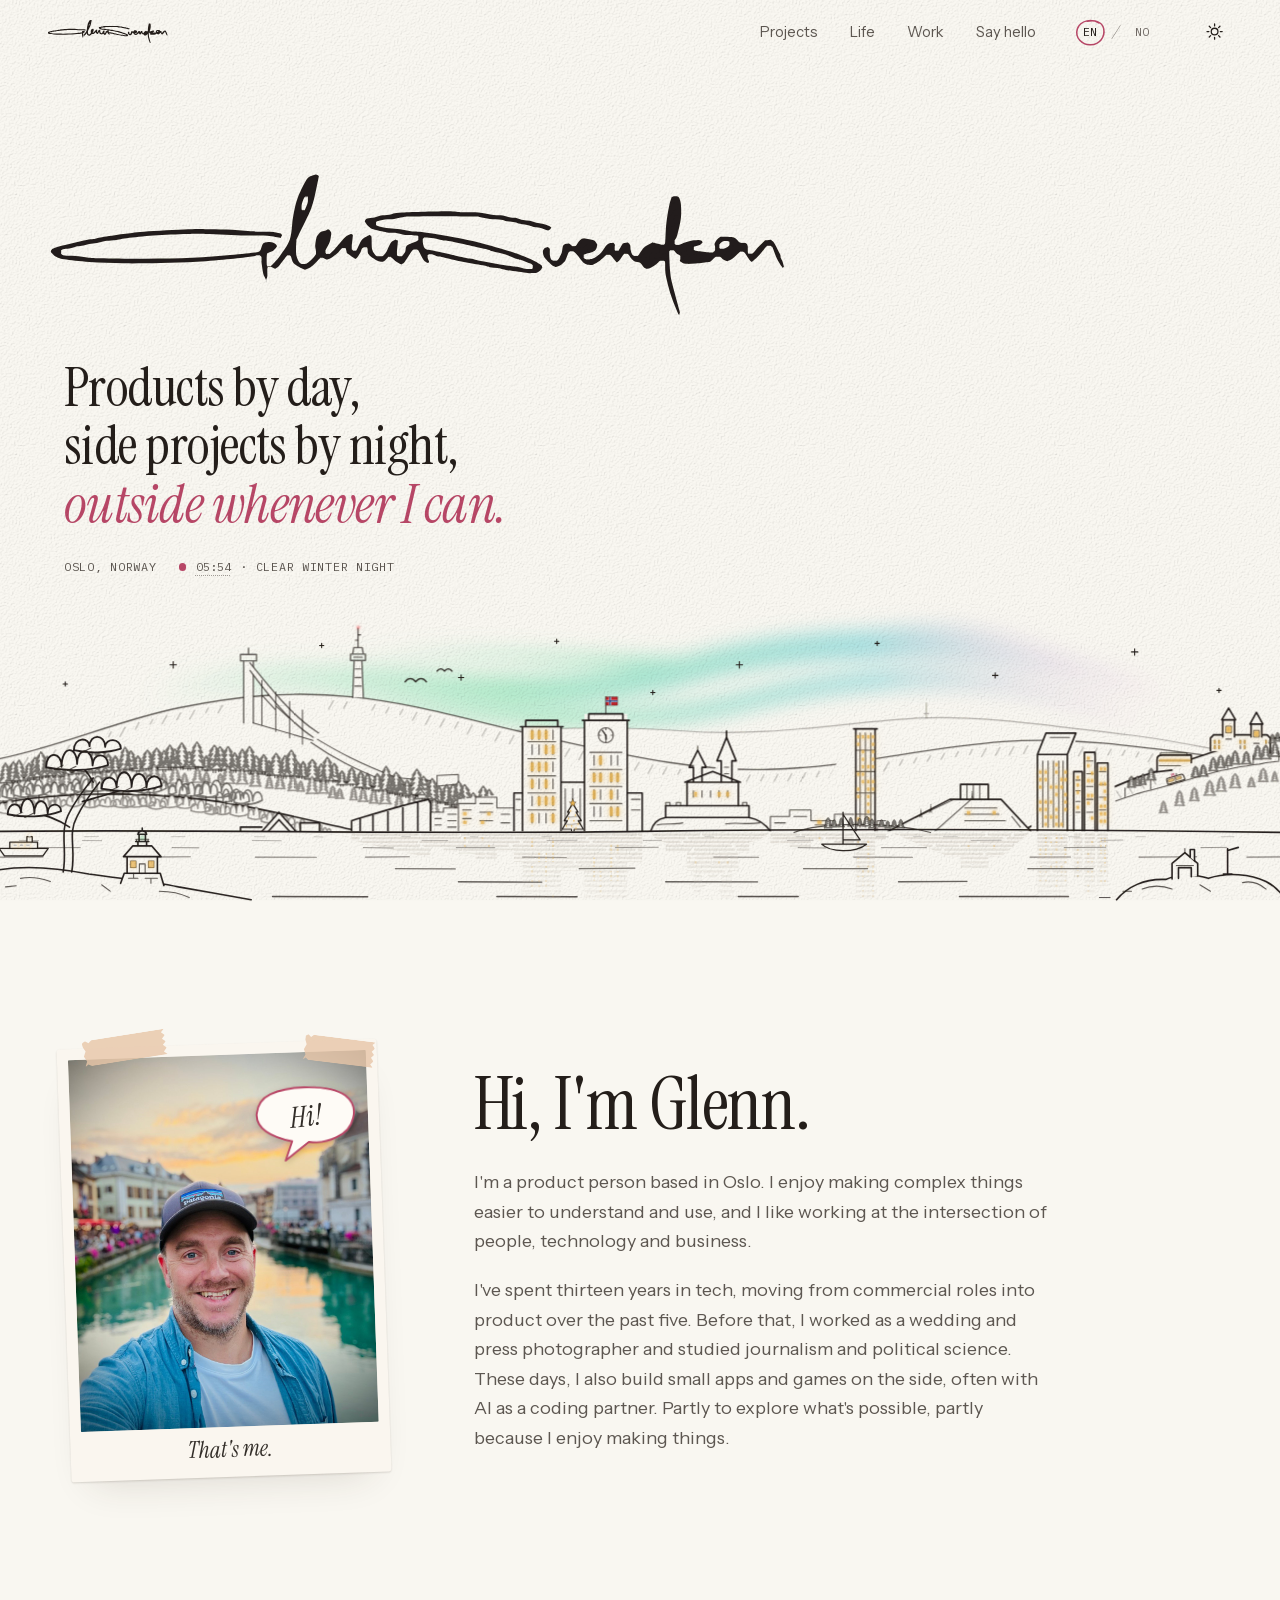
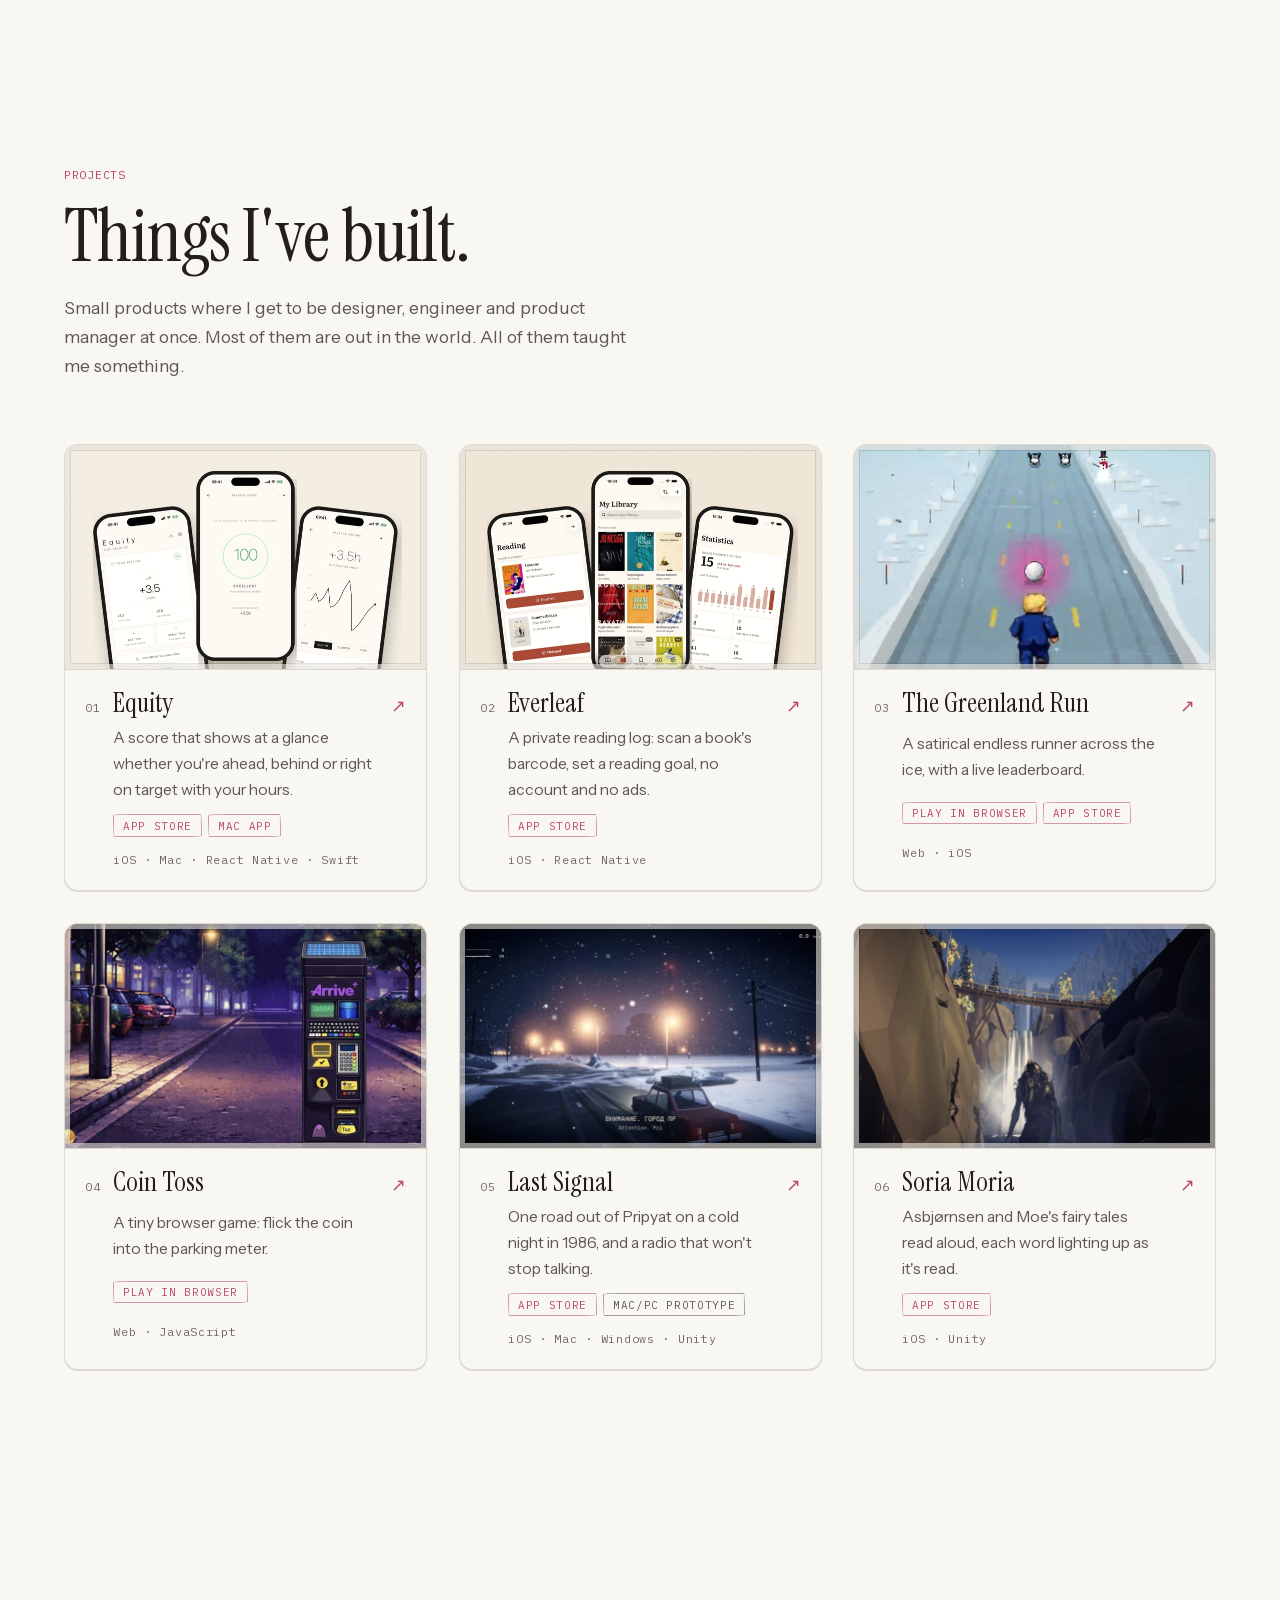
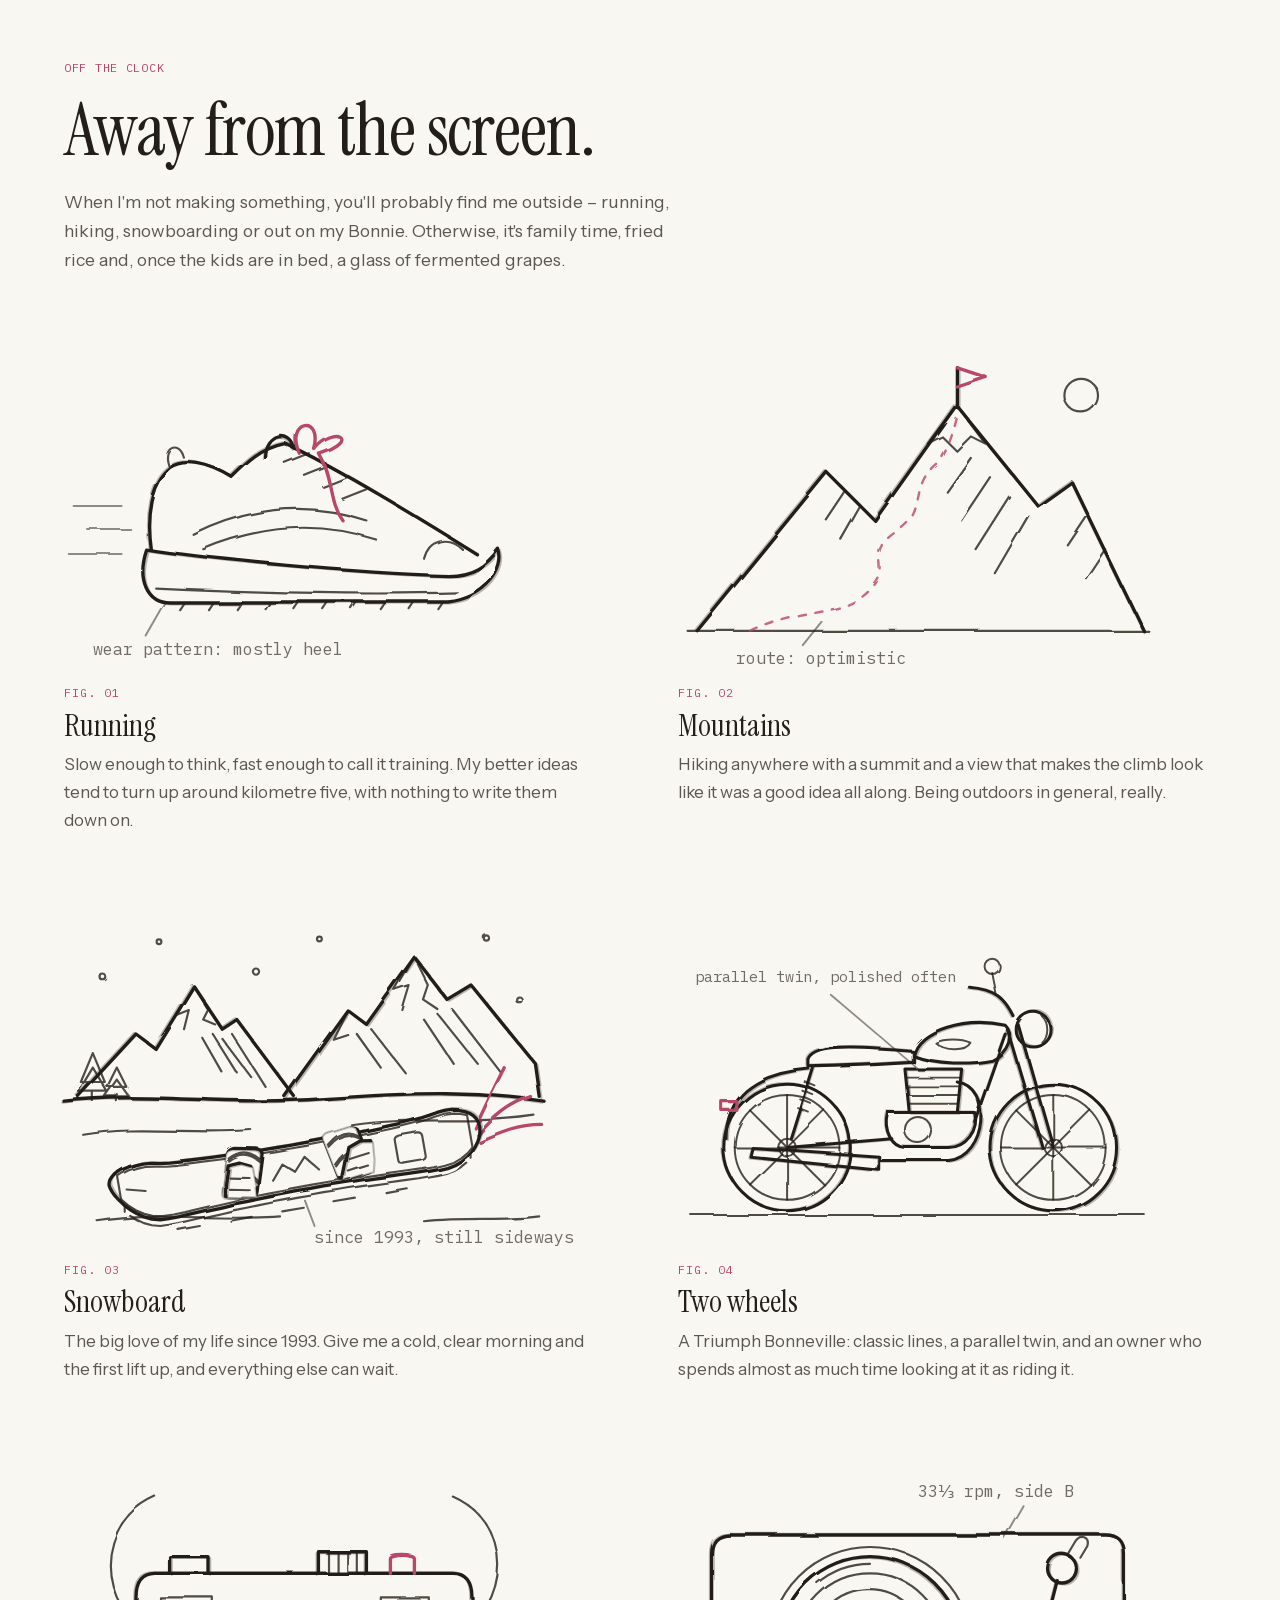
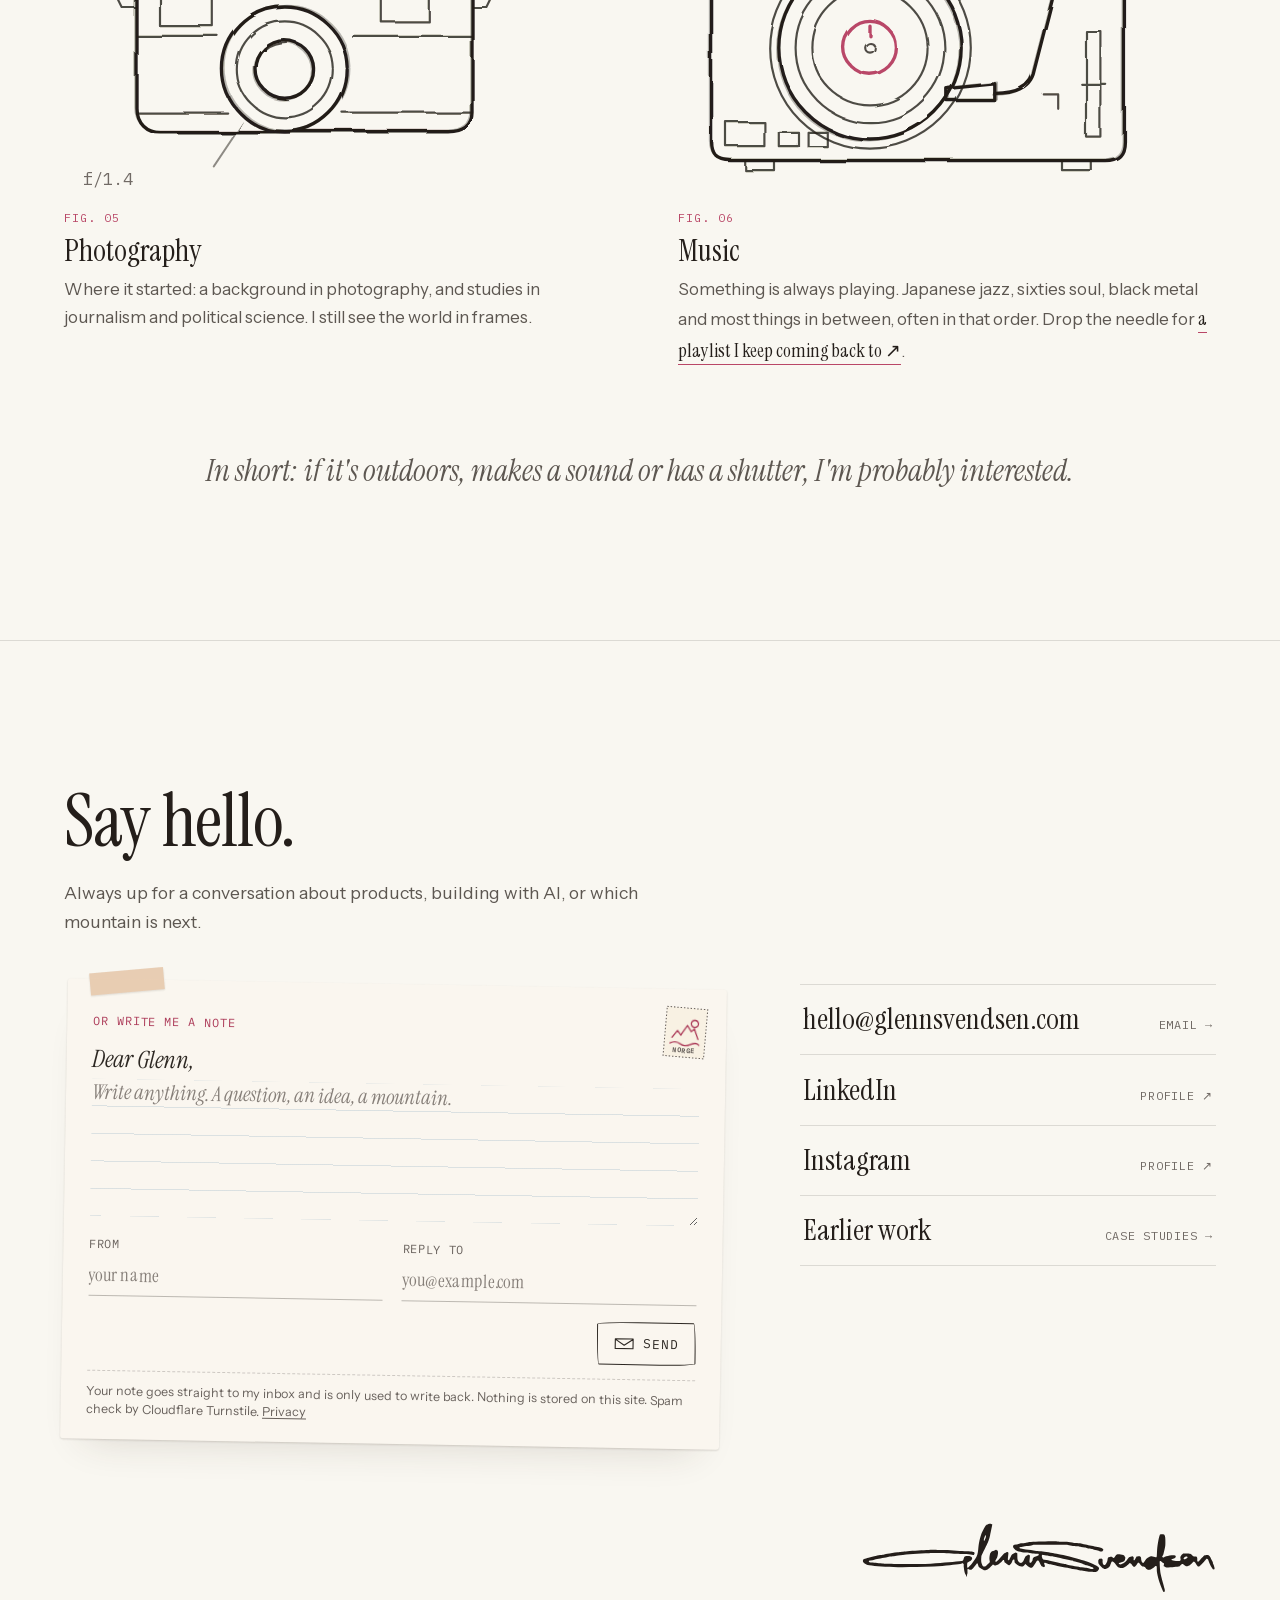
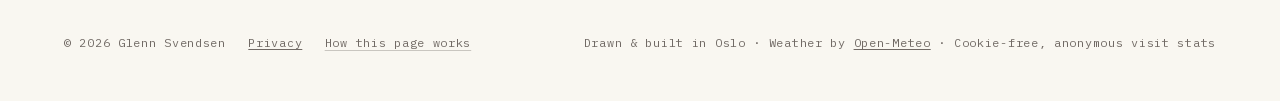
==== index.html @ 456aa16c "Skyline: lit windows reflect in the fjord The window reflections were drawn under the fjord's paper " ====
<!DOCTYPE html>
<html lang="en" class="no-js">
<head>
  <meta charset="UTF-8">
  <meta name="viewport" content="width=device-width, initial-scale=1.0">
  <!-- Security: only this site and the few services listed may load or receive anything. The sha256 hashes are the
       inline <script>s in the two pages' heads; after editing one, recompute its base64 sha256. -->
  <meta http-equiv="Content-Security-Policy" content="default-src 'self'; script-src 'self' 'sha256-yETAa+HQqtQmvBLxFQGBuOAbf30+J/77lKGS6Y1eWtA=' 'sha256-2tPLUO/hIjuJ/qs6ytzM7r9Ay+L05j6mlVIJWGcQlOU=' 'sha256-i+FD+CFcGc/PiZoSrGq6wyRT5U0SHGYlWKS6YoaZkyw=' https://static.cloudflareinsights.com https://challenges.cloudflare.com; style-src 'self' 'unsafe-inline'; img-src 'self' data:; font-src 'self'; media-src 'self'; connect-src 'self' https://api.open-meteo.com https://cloudflareinsights.com https://api.glennsvendsen.com http://localhost:8787; frame-src https://challenges.cloudflare.com; form-action https://api.glennsvendsen.com; base-uri 'none'; object-src 'none'">
  <meta name="referrer" content="strict-origin-when-cross-origin">
  <script>
    // Before paint: JS flag + saved theme (falls back to the system setting).
    (() => {
      const d = document.documentElement;
      d.classList.replace('no-js', 'js');
      try { const t = localStorage.getItem('theme'); if (t === 'light' || t === 'dark') d.dataset.theme = t; } catch (e) {}
    })();
  </script>

  <title>Glenn Svendsen</title>
  <meta name="description" content="Glenn Svendsen builds small things to learn and draws the rest. Side projects, notebook sketches and a way to say hello, from Oslo.">
  <meta name="author" content="Glenn Svendsen">
  <meta name="color-scheme" content="light dark">
  <meta name="theme-color" content="#f8f5ef" media="(prefers-color-scheme: light)">
  <meta name="theme-color" content="#16181d" media="(prefers-color-scheme: dark)">
  <link rel="canonical" href="https://www.glennsvendsen.com/">

  <meta property="og:type" content="profile">
  <meta property="og:url" content="https://www.glennsvendsen.com/">
  <meta property="og:site_name" content="Glenn Svendsen">
  <meta property="og:title" content="Glenn Svendsen — builds things, draws things">
  <meta property="og:description" content="Side projects, notebook sketches and a way to say hello, from Oslo.">
  <meta property="og:image" content="https://www.glennsvendsen.com/og-image.png">
  <meta property="og:image:width" content="1200">
  <meta property="og:image:height" content="630">
  <meta property="og:image:alt" content="Glenn Svendsen's signature on paper, above a hand-drawn fjord">
  <meta property="profile:first_name" content="Glenn">
  <meta property="profile:last_name" content="Svendsen">
  <meta name="twitter:card" content="summary_large_image">

  <link rel="icon" type="image/svg+xml" href="favicon.svg">
  <link rel="apple-touch-icon" href="apple-touch-icon.png">
  <!-- Fonts are served from this site (no third-party requests). The serif sets the first impression. -->
  <link rel="preload" href="fonts/instrument-serif.woff2" as="font" type="font/woff2" crossorigin>
  <link rel="preload" href="fonts/instrument-sans.woff2" as="font" type="font/woff2" crossorigin>
  <link rel="preconnect" href="https://api.open-meteo.com" crossorigin>
  <link rel="stylesheet" href="style.css">
  <!-- Prerender "Earlier work" as soon as someone shows intent (hover / touch), so it opens instantly. -->
  <script type="speculationrules">
  { "prerender": [{ "where": { "href_matches": "/work/*" }, "eagerness": "moderate" }] }
  </script>
  <!-- Cookie-free, anonymous visit stats (Cloudflare Web Analytics). -->
  <script defer src="https://static.cloudflareinsights.com/beacon.min.js" data-cf-beacon='{"token": "2c6435467bc74cd3a46978c5bc44e5b8"}'></script>

  <script type="application/ld+json">
  {
    "@context": "https://schema.org",
    "@type": "Person",
    "name": "Glenn Svendsen",
    "address": { "@type": "PostalAddress", "addressLocality": "Oslo", "addressCountry": "NO" },
    "url": "https://www.glennsvendsen.com/",
    "sameAs": [
      "https://www.linkedin.com/in/glenn-svendsen-9792b615/",
      "https://github.com/glennsvendsen",
      "https://www.instagram.com/glenn_thats_me"
    ]
  }
  </script>
</head>

<body>
  <!-- Shared defs: pencil wobble for hand-drawn strokes, the edge used by ink-bleed reveals,
       and the signature as a symbol for the small header wordmark. -->
  <svg class="defs" width="0" height="0" aria-hidden="true" focusable="false">
    <defs>
      <!-- Thins the hero signature's traced outline by about a pixel per side, so it reads like a fine pen. -->
      <filter id="sig-thin"><feMorphology operator="erode" radius="0.3"/></filter>
      <filter id="sketch-rough" x="-5%" y="-5%" width="110%" height="110%">
        <feTurbulence type="fractalNoise" baseFrequency="0.04" numOctaves="2" seed="7"/>
        <feDisplacementMap in="SourceGraphic" scale="2.2"/>
      </filter>
      <!-- A finer wobble for the skyline: still pencil, but the landmarks stay crisp. -->
      <filter id="sketch-fine" x="-5%" y="-5%" width="110%" height="110%">
        <feTurbulence type="fractalNoise" baseFrequency="0.07" numOctaves="2" seed="7"/>
        <feDisplacementMap in="SourceGraphic" scale="1.1"/>
      </filter>
      <filter id="ink-bleed" x="-10%" y="-10%" width="120%" height="120%">
        <feTurbulence type="fractalNoise" baseFrequency="0.022" numOctaves="4" seed="3" result="noise"/>
        <feDisplacementMap in="SourceAlpha" in2="noise" scale="46" xChannelSelector="R" yChannelSelector="G" result="edge"/>
        <feGaussianBlur in="edge" stdDeviation="1.4" result="soft"/>
        <feComposite in="SourceGraphic" in2="soft" operator="in"/>
      </filter>
      <symbol id="sig" viewBox="0 0 272.2 53.6"><path fill="currentColor" fill-rule="evenodd" d="M96.91 -0.12C97.41 -0.19 98.15 -0.11 98.50 -0.03C98.85 0.05 98.89 0.22 99.00 0.35C99.11 0.48 99.38 -0.63 99.13 0.75C98.89 2.13 97.97 6.67 97.52 8.62C97.07 10.58 96.80 11.40 96.43 12.50C96.07 13.60 96.22 13.31 95.32 15.25C94.42 17.19 91.78 22.48 91.02 24.12C90.26 25.77 90.84 24.44 90.77 25.12C90.70 25.81 90.59 27.40 90.61 28.25C90.63 29.10 90.71 29.62 90.88 30.25C91.05 30.88 91.36 31.57 91.62 32.00C91.89 32.43 92.23 32.67 92.50 32.82C92.77 32.97 92.96 32.98 93.25 32.92C93.54 32.86 93.75 32.86 94.25 32.48C94.75 32.09 95.79 31.12 96.26 30.62C96.74 30.13 96.95 29.79 97.12 29.50C97.28 29.21 97.28 29.25 97.26 28.88C97.24 28.50 97.03 27.79 96.99 27.25C96.95 26.71 96.95 26.27 97.01 25.62C97.08 24.98 97.25 23.92 97.39 23.38C97.52 22.83 97.54 22.76 97.81 22.38C98.08 21.99 98.54 21.38 99.00 21.08C99.46 20.79 100.13 20.80 100.59 20.62C101.05 20.45 101.45 20.14 101.75 20.04C102.05 19.94 102.17 19.97 102.38 20.03C102.58 20.08 102.81 20.19 103.00 20.38C103.19 20.56 103.39 20.88 103.50 21.12C103.61 21.38 103.62 21.52 103.63 21.88C103.64 22.23 103.64 22.65 103.55 23.25C103.46 23.85 103.40 24.65 103.08 25.50C102.76 26.35 101.87 27.81 101.62 28.38C101.37 28.94 101.54 28.73 101.59 28.88C101.63 29.02 101.72 29.20 101.88 29.22C102.03 29.24 102.14 29.31 102.53 29.00C102.92 28.69 103.32 28.35 104.22 27.38C105.13 26.40 107.00 24.03 107.94 23.12C108.88 22.22 109.41 22.19 109.88 21.96C110.34 21.72 110.50 21.72 110.75 21.72C111.00 21.73 111.22 21.84 111.38 21.99C111.53 22.14 111.68 21.79 111.66 22.62C111.64 23.46 111.29 26.17 111.24 27.00C111.20 27.83 111.32 27.47 111.40 27.62C111.49 27.78 111.61 27.92 111.75 27.94C111.89 27.96 111.93 28.28 112.26 27.75C112.59 27.22 113.31 25.47 113.72 24.75C114.14 24.03 114.22 23.87 114.75 23.46C115.28 23.04 116.42 22.50 116.88 22.28C117.33 22.06 117.29 22.12 117.50 22.14C117.71 22.16 117.95 22.25 118.12 22.39C118.30 22.54 118.44 22.15 118.54 23.00C118.65 23.85 118.52 26.39 118.76 27.50C119.01 28.61 119.59 29.22 120.00 29.65C120.41 30.08 120.88 30.06 121.25 30.07C121.62 30.09 121.87 30.03 122.21 29.75C122.56 29.47 122.87 29.15 123.32 28.38C123.76 27.60 124.36 25.84 124.87 25.12C125.38 24.41 126.00 24.28 126.38 24.07C126.75 23.86 126.87 23.85 127.12 23.86C127.38 23.86 127.71 23.98 127.91 24.12C128.11 24.27 128.30 23.90 128.31 24.75C128.31 25.60 127.96 28.40 127.95 29.25C127.94 30.10 128.12 29.73 128.25 29.86C128.38 29.99 128.58 30.04 128.75 30.02C128.92 30.00 129.03 30.05 129.29 29.75C129.54 29.45 130.03 28.85 130.30 28.25C130.57 27.65 130.19 26.77 130.91 26.12C131.63 25.48 133.93 24.77 134.62 24.40C135.32 24.02 135.03 24.05 135.10 23.88C135.17 23.70 135.17 23.51 135.05 23.38C134.92 23.24 135.17 23.16 134.38 23.08C133.58 23.00 131.56 23.05 130.25 22.89C128.94 22.73 127.62 22.27 126.50 22.12C125.38 21.97 124.83 22.20 123.50 21.99C122.17 21.77 119.62 21.20 118.50 20.84C117.38 20.47 117.26 20.26 116.75 19.80C116.24 19.35 115.67 18.57 115.43 18.12C115.19 17.68 115.19 17.46 115.32 17.12C115.44 16.79 115.59 16.37 116.18 16.12C116.77 15.88 118.03 15.88 118.88 15.68C119.72 15.49 120.33 15.13 121.25 14.96C122.17 14.79 123.06 14.84 124.38 14.66C125.69 14.48 125.48 14.09 129.12 13.88C132.77 13.66 142.42 13.41 146.25 13.40C150.08 13.38 150.17 13.72 152.12 13.80C154.08 13.88 156.06 13.70 158.00 13.86C159.94 14.02 162.23 14.57 163.75 14.75C165.27 14.93 166.08 14.78 167.12 14.94C168.17 15.11 169.12 15.58 170.00 15.75C170.88 15.92 171.60 15.80 172.38 15.95C173.15 16.10 173.83 16.49 174.62 16.66C175.42 16.82 176.31 16.79 177.12 16.96C177.94 17.13 178.73 17.50 179.50 17.68C180.27 17.86 180.96 17.85 181.75 18.05C182.54 18.25 183.73 18.66 184.25 18.88C184.77 19.09 184.75 19.19 184.88 19.36C185.00 19.53 185.02 19.69 185.01 19.88C185.01 20.06 184.93 20.31 184.83 20.50C184.72 20.69 184.55 20.87 184.38 21.00C184.20 21.13 184.02 21.23 183.75 21.26C183.48 21.29 183.38 21.34 182.75 21.17C182.12 21.01 180.81 20.48 180.00 20.27C179.19 20.06 178.52 20.07 177.88 19.93C177.23 19.78 176.98 19.58 176.12 19.39C175.27 19.20 173.65 18.99 172.75 18.80C171.85 18.60 171.56 18.36 170.75 18.20C169.94 18.05 168.71 18.03 167.88 17.87C167.04 17.71 166.79 17.40 165.75 17.26C164.71 17.11 162.96 17.15 161.62 16.98C160.29 16.82 158.73 16.42 157.75 16.28C156.77 16.13 157.94 16.17 155.75 16.12C153.56 16.07 148.46 15.97 144.62 15.97C140.79 15.96 135.17 16.04 132.75 16.11C130.33 16.17 131.10 16.22 130.12 16.37C129.15 16.51 127.84 16.86 126.88 16.98C125.91 17.11 125.31 16.99 124.33 17.12C123.35 17.26 121.68 17.60 121.00 17.76C120.32 17.93 120.39 17.98 120.28 18.12C120.16 18.27 120.14 18.47 120.32 18.62C120.50 18.78 120.57 18.85 121.38 19.03C122.18 19.21 123.83 19.56 125.12 19.73C126.42 19.90 127.79 19.87 129.12 20.05C130.46 20.23 131.79 20.61 133.12 20.79C134.46 20.97 134.48 20.75 137.12 21.12C139.77 21.50 145.38 22.38 149.00 23.05C152.62 23.72 155.50 24.31 158.88 25.15C162.25 25.99 167.02 27.43 169.25 28.08C171.48 28.74 170.88 28.55 172.25 29.07C173.62 29.59 176.04 30.50 177.50 31.18C178.96 31.86 180.31 32.66 181.00 33.12C181.69 33.59 181.53 33.69 181.64 34.00C181.75 34.31 181.81 34.62 181.65 35.00C181.50 35.38 181.03 35.94 180.69 36.25C180.36 36.56 180.03 36.72 179.62 36.85C179.22 36.98 178.92 37.01 178.25 37.03C177.58 37.06 177.42 37.17 175.62 36.98C173.83 36.79 169.35 36.18 167.50 35.88C165.65 35.58 165.50 35.36 164.50 35.18C163.50 35.00 162.44 34.99 161.50 34.82C160.56 34.65 160.54 34.49 158.88 34.16C157.21 33.83 153.94 33.35 151.50 32.85C149.06 32.34 145.77 31.46 144.25 31.13C142.73 30.80 143.06 31.04 142.38 30.86C141.69 30.68 140.60 30.17 140.12 30.06C139.65 29.95 139.64 30.10 139.50 30.20C139.36 30.29 139.23 30.30 139.28 30.62C139.34 30.95 139.75 31.75 139.83 32.12C139.92 32.50 139.88 32.68 139.81 32.88C139.73 33.07 139.55 33.23 139.38 33.31C139.20 33.38 139.00 33.40 138.75 33.33C138.50 33.26 138.18 33.13 137.88 32.90C137.57 32.68 137.38 32.67 136.94 32.00C136.50 31.33 135.59 29.45 135.25 28.86C134.91 28.28 135.02 28.57 134.88 28.48C134.73 28.38 134.54 28.32 134.38 28.32C134.21 28.32 134.06 28.34 133.88 28.48C133.69 28.61 133.76 28.43 133.27 29.12C132.79 29.82 131.53 31.88 130.98 32.62C130.44 33.37 130.27 33.40 130.00 33.61C129.73 33.82 129.58 33.84 129.38 33.87C129.17 33.90 129.15 33.95 128.75 33.78C128.35 33.60 127.62 33.25 127.00 32.81C126.38 32.36 125.42 31.37 125.00 31.12C124.58 30.87 124.77 31.08 124.50 31.31C124.23 31.53 123.67 32.21 123.38 32.46C123.08 32.70 123.04 32.72 122.75 32.78C122.46 32.84 122.08 32.87 121.62 32.82C121.17 32.76 120.67 32.76 120.00 32.45C119.33 32.14 118.15 31.31 117.62 30.94C117.10 30.57 117.07 30.48 116.88 30.24C116.68 30.00 116.56 29.89 116.46 29.50C116.37 29.11 116.40 28.21 116.30 27.88C116.21 27.54 116.03 27.52 115.88 27.48C115.72 27.44 115.53 27.54 115.38 27.65C115.22 27.76 115.08 27.82 114.92 28.12C114.75 28.43 114.66 28.98 114.38 29.50C114.10 30.02 113.54 30.85 113.25 31.22C112.96 31.59 112.83 31.60 112.62 31.70C112.42 31.80 112.62 32.14 112.00 31.82C111.38 31.49 109.47 30.17 108.91 29.75C108.34 29.33 108.73 29.60 108.62 29.31C108.52 29.02 108.42 28.26 108.30 28.00C108.17 27.74 108.03 27.75 107.88 27.76C107.72 27.77 107.65 27.79 107.38 28.06C107.10 28.33 106.77 28.88 106.23 29.38C105.69 29.87 104.71 30.64 104.12 31.03C103.54 31.43 103.15 31.60 102.75 31.77C102.35 31.94 102.04 32.00 101.75 32.03C101.46 32.07 101.29 32.09 101.00 32.00C100.71 31.91 100.25 31.57 100.00 31.48C99.75 31.40 100.00 31.08 99.50 31.50C99.00 31.92 97.70 33.40 97.03 34.00C96.36 34.60 96.03 34.80 95.50 35.10C94.97 35.39 94.27 35.66 93.88 35.77C93.48 35.87 93.42 35.81 93.12 35.74C92.83 35.68 92.76 35.71 92.12 35.36C91.49 35.01 89.94 34.08 89.34 33.62C88.75 33.17 88.79 33.09 88.56 32.62C88.34 32.16 88.16 31.20 88.00 30.86C87.84 30.52 87.75 30.61 87.62 30.57C87.50 30.53 87.77 30.02 87.25 30.62C86.73 31.21 85.16 33.37 84.52 34.12C83.87 34.88 83.75 34.90 83.38 35.12C83.00 35.34 82.71 35.52 82.25 35.45C81.79 35.39 80.96 34.83 80.62 34.71C80.29 34.59 80.35 34.59 80.25 34.73C80.15 34.86 80.04 34.93 80.00 35.50C79.96 36.07 80.09 37.46 80.02 38.12C79.95 38.79 79.66 39.12 79.58 39.50C79.51 39.88 79.62 40.18 79.56 40.38C79.51 40.57 79.35 40.65 79.25 40.65C79.15 40.65 79.04 40.57 78.96 40.38C78.89 40.18 78.94 39.90 78.79 39.50C78.63 39.10 78.23 38.48 78.04 38.00C77.85 37.52 77.79 37.48 77.64 36.62C77.48 35.77 77.19 33.77 77.10 32.88C77.02 31.98 77.18 31.63 77.12 31.27C77.07 30.92 76.92 30.86 76.75 30.72C76.58 30.58 76.54 30.41 76.12 30.44C75.71 30.48 75.88 30.69 74.25 30.92C72.62 31.15 69.75 31.51 66.38 31.84C63.00 32.16 58.31 32.61 54.00 32.86C49.69 33.10 45.12 33.20 40.50 33.30C35.88 33.39 30.75 33.47 26.25 33.41C21.75 33.35 17.19 33.17 13.50 32.93C9.81 32.68 6.19 32.27 4.12 31.94C2.06 31.62 1.88 31.37 1.12 31.00C0.38 30.63 -0.05 30.03 -0.38 29.70C-0.70 29.36 -0.73 29.28 -0.80 29.00C-0.86 28.72 -0.91 28.31 -0.76 28.00C-0.60 27.69 -0.58 27.47 0.12 27.15C0.83 26.84 2.21 26.45 3.50 26.09C4.79 25.73 6.40 25.36 7.88 25.02C9.35 24.67 11.19 24.24 12.38 24.02C13.56 23.80 14.04 23.88 15.00 23.71C15.96 23.55 16.29 23.35 18.12 23.04C19.96 22.73 23.42 22.20 26.00 21.86C28.58 21.52 29.62 21.29 33.62 20.99C37.62 20.70 46.10 20.27 50.00 20.11C53.90 19.94 54.54 20.01 57.00 20.02C59.46 20.04 61.94 20.05 64.75 20.18C67.56 20.31 71.17 20.69 73.88 20.83C76.58 20.97 79.21 20.89 81.00 21.02C82.79 21.14 83.94 21.45 84.62 21.58C85.31 21.71 84.99 21.70 85.12 21.81C85.26 21.92 85.38 22.05 85.44 22.25C85.49 22.45 85.51 22.75 85.44 23.00C85.37 23.25 85.18 23.57 85.00 23.74C84.82 23.91 85.33 24.10 84.38 24.01C83.42 23.92 81.44 23.35 79.25 23.20C77.06 23.04 75.04 23.20 71.25 23.09C67.46 22.98 60.00 22.61 56.50 22.52C53.00 22.44 53.33 22.49 50.25 22.59C47.17 22.69 41.71 22.89 38.00 23.15C34.29 23.41 30.48 23.84 28.00 24.14C25.52 24.43 24.46 24.73 23.12 24.91C21.79 25.08 21.02 25.02 20.00 25.18C18.98 25.35 17.98 25.71 17.00 25.88C16.02 26.06 15.06 26.06 14.12 26.24C13.19 26.41 12.21 26.76 11.38 26.92C10.54 27.09 9.86 27.08 9.09 27.25C8.32 27.42 7.52 27.81 6.75 27.96C5.98 28.12 4.98 28.08 4.50 28.17C4.02 28.26 4.01 28.38 3.88 28.50C3.74 28.62 3.67 28.72 3.69 28.88C3.71 29.03 3.78 29.29 4.00 29.44C4.22 29.59 4.17 29.68 5.00 29.77C5.83 29.86 7.50 29.83 9.00 29.97C10.50 30.10 12.46 30.45 14.00 30.59C15.54 30.72 14.83 30.70 18.25 30.77C21.67 30.84 28.96 31.01 34.50 30.99C40.04 30.97 46.33 30.88 51.50 30.65C56.67 30.42 61.52 29.96 65.50 29.61C69.48 29.26 73.59 28.79 75.38 28.56C77.16 28.34 75.97 28.39 76.19 28.25C76.42 28.11 76.55 28.15 76.75 27.75C76.95 27.35 77.19 26.31 77.39 25.88C77.60 25.44 77.73 25.30 78.00 25.12C78.27 24.95 78.52 24.89 79.00 24.83C79.48 24.77 80.38 24.76 80.88 24.78C81.38 24.81 81.69 24.86 82.00 24.96C82.31 25.06 82.51 25.20 82.75 25.38C82.99 25.55 83.28 25.77 83.43 26.00C83.57 26.23 83.64 26.50 83.62 26.75C83.61 27.00 83.57 27.19 83.35 27.50C83.13 27.81 82.77 28.29 82.29 28.62C81.80 28.96 80.86 29.25 80.45 29.50C80.04 29.75 79.97 29.54 79.86 30.12C79.74 30.71 79.76 32.42 79.79 33.00C79.81 33.58 79.90 33.49 80.00 33.62C80.10 33.76 80.06 34.02 80.38 33.81C80.69 33.60 81.24 33.07 81.88 32.38C82.51 31.68 83.21 31.06 84.17 29.62C85.12 28.19 86.86 26.00 87.61 23.75C88.36 21.50 88.36 18.19 88.69 16.12C89.03 14.06 89.30 12.71 89.62 11.38C89.94 10.04 90.29 9.04 90.61 8.12C90.94 7.21 91.01 7.00 91.58 5.88C92.14 4.75 93.35 2.31 94.00 1.40C94.65 0.48 95.02 0.62 95.50 0.37C95.98 0.11 96.41 -0.06 96.91 -0.12Z M229.79 7.88C230.17 7.84 230.97 7.80 231.38 7.87C231.78 7.94 232.02 7.99 232.25 8.30C232.48 8.62 232.64 9.18 232.77 9.75C232.90 10.32 232.98 10.81 233.02 11.75C233.07 12.69 233.09 14.31 233.05 15.38C233.00 16.44 232.99 16.83 232.74 18.12C232.50 19.42 231.91 22.00 231.57 23.12C231.23 24.25 230.84 24.50 230.69 24.88C230.54 25.25 230.63 25.23 230.66 25.38C230.69 25.52 230.69 25.67 230.88 25.75C231.06 25.83 231.27 25.96 231.75 25.84C232.23 25.72 232.98 25.27 233.75 25.01C234.52 24.75 235.33 24.42 236.38 24.27C237.42 24.12 239.24 24.02 240.00 24.10C240.76 24.18 240.77 24.56 240.95 24.75C241.13 24.94 241.09 25.08 241.08 25.25C241.08 25.42 241.08 25.54 240.92 25.75C240.76 25.96 240.61 26.27 240.12 26.52C239.64 26.76 238.39 27.04 238.00 27.20C237.61 27.37 237.80 27.41 237.78 27.50C237.76 27.59 237.67 27.64 237.88 27.75C238.08 27.86 238.06 27.99 239.00 28.14C239.94 28.29 242.61 28.60 243.50 28.64C244.39 28.68 244.15 28.48 244.36 28.38C244.57 28.27 244.67 28.17 244.76 28.00C244.84 27.83 244.90 27.71 244.88 27.38C244.85 27.04 244.64 26.38 244.62 26.00C244.61 25.62 244.67 25.44 244.80 25.12C244.92 24.81 245.10 24.46 245.38 24.12C245.65 23.79 246.12 23.34 246.45 23.12C246.78 22.91 246.51 22.87 247.38 22.84C248.24 22.81 250.65 22.83 251.62 22.94C252.60 23.05 252.70 23.16 253.23 23.50C253.75 23.84 254.18 24.73 254.75 25.00C255.32 25.27 256.22 25.05 256.62 25.11C257.03 25.17 257.02 25.16 257.20 25.38C257.37 25.59 257.59 25.83 257.68 26.38C257.77 26.92 257.65 28.17 257.74 28.62C257.84 29.08 258.02 29.12 258.25 29.13C258.48 29.15 258.71 29.10 259.12 28.70C259.54 28.30 260.08 27.46 260.75 26.74C261.42 26.02 262.62 24.81 263.12 24.38C263.62 23.96 263.27 24.24 263.75 24.16C264.23 24.09 265.52 23.93 266.00 23.96C266.48 23.98 266.38 24.10 266.62 24.29C266.87 24.49 266.96 24.30 267.46 25.12C267.95 25.95 269.20 28.34 269.60 29.25C270.00 30.16 269.73 30.19 269.88 30.60C270.02 31.02 270.25 31.20 270.44 31.75C270.64 32.30 270.96 33.40 271.06 33.88C271.16 34.35 271.12 34.42 271.05 34.62C270.98 34.83 270.80 35.02 270.62 35.10C270.45 35.17 270.18 35.15 270.00 35.08C269.82 35.00 269.91 35.22 269.52 34.62C269.13 34.03 268.23 32.65 267.67 31.50C267.12 30.35 266.52 28.46 266.21 27.75C265.89 27.04 265.96 27.38 265.80 27.25C265.64 27.12 265.47 26.95 265.25 26.95C265.03 26.95 264.98 26.77 264.50 27.25C264.02 27.73 263.10 29.02 262.38 29.83C261.65 30.63 260.62 31.63 260.12 32.11C259.62 32.59 259.60 32.57 259.38 32.70C259.15 32.83 259.00 32.92 258.75 32.88C258.50 32.85 258.33 33.04 257.86 32.50C257.38 31.96 256.35 30.19 255.89 29.62C255.43 29.06 255.34 29.18 255.12 29.13C254.91 29.09 255.12 28.93 254.62 29.35C254.12 29.77 252.88 31.11 252.12 31.66C251.38 32.21 250.56 32.48 250.12 32.65C249.69 32.82 249.75 32.72 249.50 32.68C249.25 32.63 248.92 32.53 248.62 32.40C248.33 32.27 248.04 32.13 247.75 31.91C247.46 31.69 247.12 31.25 246.88 31.09C246.62 30.92 246.46 30.93 246.25 30.94C246.04 30.95 246.00 30.88 245.62 31.17C245.25 31.45 244.40 32.36 244.00 32.66C243.60 32.95 244.17 32.81 243.25 32.95C242.33 33.09 240.04 33.38 238.50 33.49C236.96 33.59 235.08 33.70 234.00 33.57C232.92 33.44 232.38 32.94 232.00 32.70C231.62 32.46 231.74 32.47 231.74 32.12C231.73 31.78 232.15 31.01 231.98 30.62C231.82 30.24 231.12 30.15 230.75 29.84C230.38 29.52 230.02 28.95 229.75 28.73C229.48 28.52 229.28 28.51 229.12 28.54C228.97 28.56 228.87 28.71 228.79 28.88C228.71 29.04 228.63 28.35 228.66 29.50C228.70 30.65 228.81 33.94 229.00 35.75C229.19 37.56 229.24 37.98 229.81 40.38C230.38 42.77 231.97 48.19 232.42 50.12C232.86 52.06 232.48 51.62 232.48 52.00C232.47 52.38 232.45 52.27 232.38 52.38C232.30 52.48 232.14 52.64 232.00 52.64C231.86 52.64 231.69 52.57 231.52 52.38C231.35 52.18 231.47 52.69 230.97 51.50C230.48 50.31 229.27 47.52 228.55 45.25C227.83 42.98 227.02 39.89 226.66 37.88C226.29 35.86 226.46 34.04 226.38 33.17C226.29 32.29 226.24 32.75 226.15 32.62C226.07 32.50 226.05 32.44 225.88 32.43C225.70 32.42 225.46 32.36 225.12 32.58C224.79 32.79 224.40 33.36 223.88 33.75C223.35 34.14 222.56 34.63 222.00 34.91C221.44 35.19 220.90 35.33 220.50 35.42C220.10 35.51 219.96 35.55 219.62 35.45C219.29 35.35 218.92 35.22 218.50 34.84C218.08 34.47 217.71 33.58 217.12 33.21C216.54 32.83 215.55 32.89 215.00 32.60C214.45 32.32 214.14 31.88 213.80 31.50C213.47 31.12 213.26 30.58 213.00 30.31C212.74 30.05 212.46 29.93 212.25 29.90C212.04 29.87 212.09 29.71 211.74 30.12C211.39 30.54 210.58 31.88 210.17 32.38C209.75 32.87 209.49 32.99 209.25 33.11C209.01 33.23 208.92 33.14 208.75 33.09C208.58 33.04 208.62 33.21 208.25 32.81C207.88 32.40 206.94 31.08 206.50 30.66C206.06 30.24 205.85 30.30 205.62 30.27C205.40 30.25 205.56 30.17 205.12 30.53C204.69 30.89 203.75 31.88 203.00 32.43C202.25 32.98 201.17 33.56 200.62 33.82C200.08 34.08 200.17 33.99 199.75 34.02C199.33 34.04 198.54 34.01 198.12 33.96C197.71 33.91 197.61 33.89 197.25 33.71C196.89 33.53 196.49 33.43 195.94 32.88C195.39 32.32 194.52 30.99 193.96 30.38C193.41 29.76 192.95 29.41 192.62 29.17C192.30 28.94 192.21 28.94 192.00 28.99C191.79 29.04 191.66 28.93 191.38 29.47C191.09 30.02 190.58 31.63 190.27 32.25C189.96 32.87 189.84 32.86 189.50 33.18C189.16 33.50 188.77 33.90 188.25 34.17C187.73 34.44 186.83 34.72 186.38 34.79C185.92 34.86 185.85 34.76 185.50 34.60C185.15 34.44 184.90 34.43 184.25 33.83C183.60 33.23 182.14 31.91 181.62 31.00C181.11 30.09 181.19 28.98 181.18 28.38C181.17 27.77 181.41 27.62 181.57 27.38C181.73 27.13 181.82 27.03 182.12 26.91C182.43 26.78 183.02 26.59 183.38 26.60C183.73 26.62 184.05 26.81 184.24 27.00C184.43 27.19 184.48 27.35 184.52 27.75C184.56 28.15 184.44 28.85 184.49 29.38C184.54 29.90 184.68 30.51 184.82 30.88C184.97 31.24 185.16 31.44 185.38 31.57C185.59 31.71 185.90 31.75 186.12 31.70C186.35 31.65 186.54 31.52 186.75 31.30C186.96 31.08 187.12 30.82 187.36 30.38C187.59 29.93 187.97 29.27 188.16 28.62C188.36 27.98 188.37 26.98 188.53 26.50C188.69 26.02 188.89 25.93 189.11 25.75C189.34 25.57 189.52 25.50 189.88 25.43C190.23 25.35 190.92 25.28 191.25 25.29C191.58 25.30 191.62 25.33 191.88 25.49C192.12 25.65 192.54 26.11 192.75 26.25C192.96 26.39 192.99 26.35 193.12 26.30C193.26 26.26 193.26 26.36 193.55 26.00C193.85 25.64 194.36 24.57 194.88 24.13C195.39 23.70 195.71 23.41 196.62 23.40C197.54 23.39 199.56 23.81 200.38 24.06C201.19 24.30 201.22 24.55 201.50 24.86C201.78 25.16 201.99 25.58 202.07 25.88C202.16 26.17 202.17 26.15 202.01 26.62C201.86 27.10 201.93 28.16 201.12 28.74C200.32 29.32 197.88 29.83 197.21 30.12C196.53 30.42 197.08 30.38 197.08 30.50C197.09 30.62 197.08 30.72 197.25 30.84C197.42 30.96 197.85 31.18 198.12 31.22C198.40 31.26 198.46 31.24 198.88 31.10C199.29 30.96 199.98 30.79 200.64 30.38C201.29 29.96 202.06 29.40 202.78 28.62C203.51 27.85 204.28 26.31 205.00 25.71C205.72 25.12 206.65 25.17 207.12 25.07C207.60 24.96 207.65 25.01 207.88 25.10C208.10 25.19 208.33 25.43 208.45 25.62C208.57 25.82 208.59 25.92 208.60 26.25C208.61 26.58 208.44 27.33 208.48 27.62C208.53 27.92 208.75 28.01 208.88 28.05C209.00 28.08 208.98 28.25 209.25 27.86C209.52 27.47 210.21 26.17 210.50 25.73C210.79 25.28 210.60 25.33 211.00 25.21C211.40 25.08 212.45 24.99 212.88 24.98C213.30 24.97 213.36 24.96 213.58 25.12C213.80 25.29 214.08 25.58 214.21 26.00C214.34 26.42 214.27 27.10 214.37 27.62C214.47 28.15 214.67 28.78 214.82 29.12C214.96 29.47 215.07 29.56 215.25 29.70C215.43 29.85 215.67 29.99 215.88 29.98C216.08 29.98 216.20 30.03 216.50 29.68C216.80 29.33 217.30 28.40 217.70 27.88C218.10 27.35 218.29 26.96 218.90 26.50C219.52 26.04 220.78 25.36 221.38 25.11C221.97 24.85 221.81 24.88 222.50 24.98C223.19 25.08 224.92 25.58 225.50 25.70C226.08 25.81 225.85 25.83 226.00 25.67C226.15 25.51 226.27 26.03 226.41 24.75C226.55 23.47 226.58 20.17 226.82 18.00C227.05 15.83 227.52 13.31 227.82 11.75C228.13 10.19 228.44 9.23 228.66 8.62C228.88 8.02 228.94 8.22 229.12 8.09C229.31 7.97 229.42 7.91 229.79 7.88Z M93.97 8.75C94.07 8.63 94.08 8.68 94.12 8.72C94.17 8.76 94.26 8.72 94.26 9.00C94.27 9.28 94.33 9.77 94.16 10.38C93.99 10.98 93.46 12.21 93.25 12.66C93.04 13.10 92.97 13.09 92.88 13.06C92.78 13.04 92.69 12.78 92.67 12.50C92.66 12.22 92.66 11.89 92.80 11.38C92.94 10.86 93.30 9.86 93.50 9.43C93.70 8.99 93.86 8.87 93.97 8.75Z M138.38 23.88C139.02 23.93 140.75 24.13 141.75 24.31C142.75 24.49 143.50 24.80 144.38 24.95C145.25 25.11 144.29 24.68 147.00 25.23C149.71 25.78 158.10 27.66 160.62 28.27C163.15 28.88 161.00 28.55 162.12 28.87C163.25 29.18 165.79 29.68 167.38 30.17C168.96 30.66 170.62 31.47 171.62 31.81C172.62 32.16 172.55 31.95 173.38 32.23C174.20 32.51 175.95 33.22 176.60 33.50C177.24 33.78 177.10 33.79 177.25 33.94C177.40 34.08 177.46 34.26 177.48 34.38C177.49 34.49 177.43 34.56 177.33 34.62C177.23 34.69 177.20 34.77 176.88 34.79C176.55 34.80 176.06 34.84 175.38 34.71C174.69 34.58 173.92 34.21 172.75 34.00C171.58 33.79 170.83 33.85 168.38 33.45C165.92 33.06 160.10 32.03 158.00 31.62C155.90 31.21 156.56 31.16 155.75 30.99C154.94 30.82 155.54 31.11 153.12 30.60C150.71 30.09 143.56 28.42 141.25 27.93C138.94 27.43 139.75 27.78 139.25 27.64C138.75 27.50 138.51 27.38 138.25 27.10C137.99 26.83 137.84 26.43 137.72 26.00C137.59 25.57 137.47 24.83 137.50 24.50C137.53 24.17 137.73 24.10 137.88 24.00C138.02 23.90 137.73 23.82 138.38 23.88Z M248.69 25.25C248.90 25.19 249.16 25.16 249.38 25.18C249.59 25.19 249.86 25.29 250.00 25.37C250.14 25.44 250.18 25.50 250.19 25.62C250.20 25.75 250.17 25.97 250.07 26.12C249.98 26.28 249.93 26.36 249.62 26.53C249.32 26.71 248.60 27.06 248.25 27.18C247.90 27.29 247.67 27.29 247.50 27.24C247.33 27.19 247.24 27.02 247.21 26.88C247.17 26.73 247.11 26.60 247.27 26.38C247.42 26.15 247.89 25.71 248.12 25.52C248.36 25.34 248.48 25.31 248.69 25.25Z"/></symbol>
    </defs>
  </svg>
  <a class="skip-link" href="#main" data-i18n="skip">Skip to content</a>
  <div class="progress" aria-hidden="true"></div>

  <!-- ── HEADER ──────────────────────────── -->
  <header class="top">
    <a class="brand" href="#top" aria-label="Glenn Svendsen, back to top" data-i18n-attr="aria-label:brand">
      <svg class="brand-sig" aria-hidden="true"><use href="#sig"/></svg>
    </a>
    <nav class="top-links" aria-label="Main">
      <a href="#projects" data-i18n="nav.projects">Projects</a>
      <a href="#sketches" data-i18n="nav.sketches">Life</a>
      <a href="work/" data-i18n="nav.work" data-umami-event="nav-work">Work</a>
      <a href="#hello" data-i18n="nav.hello">Say hello</a>
      <div class="lang-switch" role="group" aria-label="Language" data-i18n-attr="aria-label:lang" hidden>
        <button type="button" data-lang="en" lang="en" aria-pressed="true" aria-label="English"><span>EN<svg class="lang-ring" viewBox="0 0 44 28" preserveAspectRatio="none" aria-hidden="true"><path pathLength="1" d="M34 5.5 C25 1.5, 9 2.5, 4.5 11 C1 19, 11 26, 23 25.5 C35 25, 43 18.5, 40.5 10.5 C38.5 4.5, 29 2.5, 18 4"/></svg></span></button>
        <span class="lang-slash" aria-hidden="true">/</span>
        <button type="button" data-lang="no" lang="nb" aria-pressed="false" aria-label="Norsk"><span>NO<svg class="lang-ring" viewBox="0 0 44 28" preserveAspectRatio="none" aria-hidden="true"><path pathLength="1" d="M9 6 C18 1.5, 36 2, 40.5 10 C44 18, 33 25.5, 21 25.5 C9 25.5, 1.5 19.5, 3.5 12 C5 6, 14 3, 26 3.5"/></svg></span></button>
      </div>
      <button type="button" class="theme-toggle" aria-label="Switch to dark theme" hidden>
        <svg viewBox="0 0 24 24" aria-hidden="true">
          <g class="tt-sun"><circle cx="12" cy="12" r="4.2"/><path d="M12 2.5v2.4M12 19.1v2.4M2.5 12h2.4M19.1 12h2.4M5.3 5.3l1.7 1.7M17 17l1.7 1.7M5.3 18.7 7 17M17 7l1.7-1.7"/></g>
          <path class="tt-moon" d="M19.5 14.6A7.6 7.6 0 0 1 9.4 4.5a7.7 7.7 0 1 0 10.1 10.1Z"/>
        </svg>
      </button>
    </nav>
  </header>

  <main id="main">

  <!-- ── HERO ────────────────────────────── -->
  <section id="top" class="hero">
    <div class="hero-text wrap">
      <h1 class="sr-only">Glenn Svendsen</h1>
      <svg class="signature signature--hero" viewBox="0 0 272.2 53.6" aria-hidden="true"><defs><mask id="sig-pen-hero" maskUnits="userSpaceOnUse" x="-12" y="-12" width="296.2" height="77.6"><g class="pen" fill="none" stroke="#fff" stroke-width="9" stroke-linecap="round" stroke-linejoin="round"><path pathLength="1" d="M2.00 28.62C2.25 28.40 1.65 27.87 3.52 27.29C5.38 26.72 9.20 25.89 13.16 25.16C17.13 24.43 23.19 23.46 27.29 22.91C31.39 22.37 32.34 22.17 37.75 21.89C43.16 21.61 52.96 21.23 59.75 21.25C66.54 21.27 74.48 21.77 78.50 22.02C82.52 22.27 82.98 22.63 83.88 22.75"/><path pathLength="1" d="M2.00 28.62C2.10 28.85 2.31 29.64 2.59 29.97C2.86 30.31 2.04 30.36 3.65 30.64C5.26 30.91 6.28 31.35 12.25 31.60C18.22 31.85 32.77 32.10 39.50 32.12C46.23 32.14 46.46 32.18 52.62 31.73C58.79 31.29 72.25 29.90 76.50 29.46C80.75 29.02 77.70 29.43 78.15 29.11C78.59 28.79 78.72 27.92 79.17 27.53C79.63 27.13 80.59 26.88 80.88 26.75"/><path pathLength="1" d="M78.25 29.25L79.25 40.12"/><path pathLength="1" d="M78.62 34.38C79.29 34.28 81.38 34.60 82.60 33.81C83.82 33.02 85.01 30.55 85.96 29.62C86.92 28.68 87.40 30.46 88.32 28.19C89.25 25.92 91.04 18.34 91.49 16.00C91.94 13.66 90.97 15.19 91.01 14.12C91.05 13.06 91.43 10.74 91.72 9.62C92.01 8.51 92.21 8.03 92.77 7.45C93.32 6.87 94.32 7.05 95.03 6.14C95.73 5.23 96.67 2.69 97.00 2.00"/><path pathLength="1" d="M88.38 28.38C88.79 29.16 90.15 32.16 90.86 33.09C91.57 34.03 92.00 33.84 92.62 33.97C93.25 34.10 93.53 34.63 94.62 33.87C95.72 33.11 98.39 30.77 99.22 29.41C100.04 28.06 99.18 26.90 99.56 25.75C99.94 24.60 101.18 23.04 101.50 22.50"/><path pathLength="1" d="M91.62 15.38C92.03 15.17 93.50 14.70 94.07 14.14C94.64 13.57 94.76 13.11 95.05 12.00C95.33 10.89 95.77 8.46 95.78 7.50C95.79 6.54 95.23 6.46 95.12 6.25"/><path pathLength="1" d="M99.38 29.38C99.62 29.52 100.26 30.15 100.88 30.27C101.49 30.38 102.14 30.64 103.08 30.08C104.03 29.53 105.52 27.62 106.55 26.92C107.58 26.21 108.80 26.05 109.25 25.88"/><path pathLength="1" d="M109.25 25.88C109.41 26.33 109.76 28.05 110.21 28.62C110.67 29.19 111.51 29.27 112.00 29.29C112.49 29.31 112.75 29.21 113.17 28.73C113.60 28.25 113.95 26.94 114.55 26.41C115.14 25.87 116.38 25.65 116.75 25.50"/><path pathLength="1" d="M116.75 25.50C117.04 26.23 117.69 28.90 118.48 29.86C119.27 30.82 120.28 31.39 121.50 31.26C122.72 31.12 124.94 29.94 125.82 29.06C126.69 28.19 126.59 26.51 126.75 26.00"/><path pathLength="1" d="M126.00 29.12C126.23 29.44 126.82 30.65 127.38 31.03C127.95 31.40 128.87 31.45 129.38 31.40C129.88 31.35 129.91 31.42 130.43 30.74C130.94 30.05 131.62 27.98 132.46 27.29C133.31 26.59 134.62 26.31 135.50 26.59C136.38 26.86 136.84 28.52 137.75 28.93C138.67 29.35 136.00 28.12 141.00 29.06C146.00 30.00 161.60 33.46 167.75 34.59C173.90 35.72 176.01 35.82 177.88 35.84C179.74 35.86 178.92 35.21 178.94 34.71C178.95 34.21 179.71 33.77 177.97 32.85C176.23 31.93 173.50 30.62 168.50 29.17C163.50 27.72 156.04 25.68 148.00 24.15C139.96 22.61 125.11 20.77 120.29 19.97C115.46 19.17 119.34 19.73 119.05 19.34C118.75 18.95 118.48 18.01 118.51 17.61C118.54 17.21 118.53 17.20 119.25 16.93C119.98 16.66 120.77 16.34 122.88 16.00C124.98 15.66 126.29 15.08 131.88 14.89C137.46 14.70 150.64 14.68 156.37 14.88C162.10 15.07 161.75 15.21 166.25 16.06C170.75 16.91 180.52 19.34 183.38 20.00"/><path pathLength="1" d="M135.62 26.50L136.50 22.62"/><path pathLength="1" d="M183.00 28.88C183.19 29.39 183.53 31.32 184.16 31.99C184.78 32.67 186.01 33.01 186.75 32.94C187.49 32.86 188.00 32.46 188.60 31.56C189.20 30.67 189.23 28.17 190.34 27.57C191.45 26.96 194.06 28.09 195.25 27.94C196.44 27.79 196.92 26.86 197.48 26.65C198.04 26.43 198.43 26.63 198.62 26.62"/><path pathLength="1" d="M195.50 28.00C195.65 28.60 195.82 30.85 196.41 31.59C196.99 32.34 198.15 32.48 199.00 32.48C199.85 32.47 200.34 32.22 201.51 31.57C202.67 30.91 204.75 28.88 206.00 28.55C207.25 28.23 207.96 29.72 209.00 29.63C210.04 29.54 211.71 28.27 212.25 28.00"/><path pathLength="1" d="M212.25 28.00C212.65 28.44 213.85 30.08 214.68 30.64C215.51 31.20 216.27 31.34 217.25 31.37C218.23 31.40 219.71 31.16 220.57 30.82C221.43 30.48 221.62 29.64 222.41 29.32C223.20 29.00 224.31 29.34 225.32 28.89C226.33 28.44 226.93 26.73 228.46 26.63C229.98 26.53 233.37 27.69 234.48 28.29C235.59 28.88 234.84 29.78 235.13 30.19C235.43 30.59 235.17 30.64 236.25 30.72C237.33 30.81 239.82 30.97 241.62 30.71C243.43 30.45 245.72 29.36 247.11 29.14C248.50 28.92 248.97 29.73 249.97 29.40C250.98 29.06 252.14 27.43 253.12 27.12C254.11 26.82 255.18 27.11 255.88 27.55C256.57 27.99 256.75 29.29 257.27 29.77C257.79 30.25 257.94 31.06 259.00 30.43C260.06 29.81 262.63 26.81 263.65 26.01C264.67 25.20 264.58 25.48 265.12 25.59C265.67 25.70 266.05 25.24 266.91 26.67C267.76 28.09 269.69 32.88 270.25 34.12"/><path pathLength="1" d="M225.38 29.00C225.71 29.42 226.84 29.44 227.40 31.50C227.97 33.56 228.00 38.00 228.75 41.35C229.50 44.70 231.35 49.91 231.88 51.62"/><path pathLength="1" d="M228.50 26.50L230.50 10.62"/><path pathLength="1" d="M234.88 28.50C235.14 28.08 235.78 26.53 236.49 25.99C237.20 25.45 238.69 25.37 239.12 25.25"/><path pathLength="1" d="M246.62 29.12C246.53 28.92 246.13 28.42 246.03 27.88C245.94 27.33 245.79 26.50 246.07 25.88C246.36 25.25 246.91 24.41 247.75 24.13C248.59 23.86 250.34 23.74 251.11 24.24C251.88 24.74 252.16 26.64 252.38 27.12"/></g></mask></defs><path class="sig-ink" fill="currentColor" fill-rule="evenodd" d="M96.91 -0.12C97.41 -0.19 98.15 -0.11 98.50 -0.03C98.85 0.05 98.89 0.22 99.00 0.35C99.11 0.48 99.38 -0.63 99.13 0.75C98.89 2.13 97.97 6.67 97.52 8.62C97.07 10.58 96.80 11.40 96.43 12.50C96.07 13.60 96.22 13.31 95.32 15.25C94.42 17.19 91.78 22.48 91.02 24.12C90.26 25.77 90.84 24.44 90.77 25.12C90.70 25.81 90.59 27.40 90.61 28.25C90.63 29.10 90.71 29.62 90.88 30.25C91.05 30.88 91.36 31.57 91.62 32.00C91.89 32.43 92.23 32.67 92.50 32.82C92.77 32.97 92.96 32.98 93.25 32.92C93.54 32.86 93.75 32.86 94.25 32.48C94.75 32.09 95.79 31.12 96.26 30.62C96.74 30.13 96.95 29.79 97.12 29.50C97.28 29.21 97.28 29.25 97.26 28.88C97.24 28.50 97.03 27.79 96.99 27.25C96.95 26.71 96.95 26.27 97.01 25.62C97.08 24.98 97.25 23.92 97.39 23.38C97.52 22.83 97.54 22.76 97.81 22.38C98.08 21.99 98.54 21.38 99.00 21.08C99.46 20.79 100.13 20.80 100.59 20.62C101.05 20.45 101.45 20.14 101.75 20.04C102.05 19.94 102.17 19.97 102.38 20.03C102.58 20.08 102.81 20.19 103.00 20.38C103.19 20.56 103.39 20.88 103.50 21.12C103.61 21.38 103.62 21.52 103.63 21.88C103.64 22.23 103.64 22.65 103.55 23.25C103.46 23.85 103.40 24.65 103.08 25.50C102.76 26.35 101.87 27.81 101.62 28.38C101.37 28.94 101.54 28.73 101.59 28.88C101.63 29.02 101.72 29.20 101.88 29.22C102.03 29.24 102.14 29.31 102.53 29.00C102.92 28.69 103.32 28.35 104.22 27.38C105.13 26.40 107.00 24.03 107.94 23.12C108.88 22.22 109.41 22.19 109.88 21.96C110.34 21.72 110.50 21.72 110.75 21.72C111.00 21.73 111.22 21.84 111.38 21.99C111.53 22.14 111.68 21.79 111.66 22.62C111.64 23.46 111.29 26.17 111.24 27.00C111.20 27.83 111.32 27.47 111.40 27.62C111.49 27.78 111.61 27.92 111.75 27.94C111.89 27.96 111.93 28.28 112.26 27.75C112.59 27.22 113.31 25.47 113.72 24.75C114.14 24.03 114.22 23.87 114.75 23.46C115.28 23.04 116.42 22.50 116.88 22.28C117.33 22.06 117.29 22.12 117.50 22.14C117.71 22.16 117.95 22.25 118.12 22.39C118.30 22.54 118.44 22.15 118.54 23.00C118.65 23.85 118.52 26.39 118.76 27.50C119.01 28.61 119.59 29.22 120.00 29.65C120.41 30.08 120.88 30.06 121.25 30.07C121.62 30.09 121.87 30.03 122.21 29.75C122.56 29.47 122.87 29.15 123.32 28.38C123.76 27.60 124.36 25.84 124.87 25.12C125.38 24.41 126.00 24.28 126.38 24.07C126.75 23.86 126.87 23.85 127.12 23.86C127.38 23.86 127.71 23.98 127.91 24.12C128.11 24.27 128.30 23.90 128.31 24.75C128.31 25.60 127.96 28.40 127.95 29.25C127.94 30.10 128.12 29.73 128.25 29.86C128.38 29.99 128.58 30.04 128.75 30.02C128.92 30.00 129.03 30.05 129.29 29.75C129.54 29.45 130.03 28.85 130.30 28.25C130.57 27.65 130.19 26.77 130.91 26.12C131.63 25.48 133.93 24.77 134.62 24.40C135.32 24.02 135.03 24.05 135.10 23.88C135.17 23.70 135.17 23.51 135.05 23.38C134.92 23.24 135.17 23.16 134.38 23.08C133.58 23.00 131.56 23.05 130.25 22.89C128.94 22.73 127.62 22.27 126.50 22.12C125.38 21.97 124.83 22.20 123.50 21.99C122.17 21.77 119.62 21.20 118.50 20.84C117.38 20.47 117.26 20.26 116.75 19.80C116.24 19.35 115.67 18.57 115.43 18.12C115.19 17.68 115.19 17.46 115.32 17.12C115.44 16.79 115.59 16.37 116.18 16.12C116.77 15.88 118.03 15.88 118.88 15.68C119.72 15.49 120.33 15.13 121.25 14.96C122.17 14.79 123.06 14.84 124.38 14.66C125.69 14.48 125.48 14.09 129.12 13.88C132.77 13.66 142.42 13.41 146.25 13.40C150.08 13.38 150.17 13.72 152.12 13.80C154.08 13.88 156.06 13.70 158.00 13.86C159.94 14.02 162.23 14.57 163.75 14.75C165.27 14.93 166.08 14.78 167.12 14.94C168.17 15.11 169.12 15.58 170.00 15.75C170.88 15.92 171.60 15.80 172.38 15.95C173.15 16.10 173.83 16.49 174.62 16.66C175.42 16.82 176.31 16.79 177.12 16.96C177.94 17.13 178.73 17.50 179.50 17.68C180.27 17.86 180.96 17.85 181.75 18.05C182.54 18.25 183.73 18.66 184.25 18.88C184.77 19.09 184.75 19.19 184.88 19.36C185.00 19.53 185.02 19.69 185.01 19.88C185.01 20.06 184.93 20.31 184.83 20.50C184.72 20.69 184.55 20.87 184.38 21.00C184.20 21.13 184.02 21.23 183.75 21.26C183.48 21.29 183.38 21.34 182.75 21.17C182.12 21.01 180.81 20.48 180.00 20.27C179.19 20.06 178.52 20.07 177.88 19.93C177.23 19.78 176.98 19.58 176.12 19.39C175.27 19.20 173.65 18.99 172.75 18.80C171.85 18.60 171.56 18.36 170.75 18.20C169.94 18.05 168.71 18.03 167.88 17.87C167.04 17.71 166.79 17.40 165.75 17.26C164.71 17.11 162.96 17.15 161.62 16.98C160.29 16.82 158.73 16.42 157.75 16.28C156.77 16.13 157.94 16.17 155.75 16.12C153.56 16.07 148.46 15.97 144.62 15.97C140.79 15.96 135.17 16.04 132.75 16.11C130.33 16.17 131.10 16.22 130.12 16.37C129.15 16.51 127.84 16.86 126.88 16.98C125.91 17.11 125.31 16.99 124.33 17.12C123.35 17.26 121.68 17.60 121.00 17.76C120.32 17.93 120.39 17.98 120.28 18.12C120.16 18.27 120.14 18.47 120.32 18.62C120.50 18.78 120.57 18.85 121.38 19.03C122.18 19.21 123.83 19.56 125.12 19.73C126.42 19.90 127.79 19.87 129.12 20.05C130.46 20.23 131.79 20.61 133.12 20.79C134.46 20.97 134.48 20.75 137.12 21.12C139.77 21.50 145.38 22.38 149.00 23.05C152.62 23.72 155.50 24.31 158.88 25.15C162.25 25.99 167.02 27.43 169.25 28.08C171.48 28.74 170.88 28.55 172.25 29.07C173.62 29.59 176.04 30.50 177.50 31.18C178.96 31.86 180.31 32.66 181.00 33.12C181.69 33.59 181.53 33.69 181.64 34.00C181.75 34.31 181.81 34.62 181.65 35.00C181.50 35.38 181.03 35.94 180.69 36.25C180.36 36.56 180.03 36.72 179.62 36.85C179.22 36.98 178.92 37.01 178.25 37.03C177.58 37.06 177.42 37.17 175.62 36.98C173.83 36.79 169.35 36.18 167.50 35.88C165.65 35.58 165.50 35.36 164.50 35.18C163.50 35.00 162.44 34.99 161.50 34.82C160.56 34.65 160.54 34.49 158.88 34.16C157.21 33.83 153.94 33.35 151.50 32.85C149.06 32.34 145.77 31.46 144.25 31.13C142.73 30.80 143.06 31.04 142.38 30.86C141.69 30.68 140.60 30.17 140.12 30.06C139.65 29.95 139.64 30.10 139.50 30.20C139.36 30.29 139.23 30.30 139.28 30.62C139.34 30.95 139.75 31.75 139.83 32.12C139.92 32.50 139.88 32.68 139.81 32.88C139.73 33.07 139.55 33.23 139.38 33.31C139.20 33.38 139.00 33.40 138.75 33.33C138.50 33.26 138.18 33.13 137.88 32.90C137.57 32.68 137.38 32.67 136.94 32.00C136.50 31.33 135.59 29.45 135.25 28.86C134.91 28.28 135.02 28.57 134.88 28.48C134.73 28.38 134.54 28.32 134.38 28.32C134.21 28.32 134.06 28.34 133.88 28.48C133.69 28.61 133.76 28.43 133.27 29.12C132.79 29.82 131.53 31.88 130.98 32.62C130.44 33.37 130.27 33.40 130.00 33.61C129.73 33.82 129.58 33.84 129.38 33.87C129.17 33.90 129.15 33.95 128.75 33.78C128.35 33.60 127.62 33.25 127.00 32.81C126.38 32.36 125.42 31.37 125.00 31.12C124.58 30.87 124.77 31.08 124.50 31.31C124.23 31.53 123.67 32.21 123.38 32.46C123.08 32.70 123.04 32.72 122.75 32.78C122.46 32.84 122.08 32.87 121.62 32.82C121.17 32.76 120.67 32.76 120.00 32.45C119.33 32.14 118.15 31.31 117.62 30.94C117.10 30.57 117.07 30.48 116.88 30.24C116.68 30.00 116.56 29.89 116.46 29.50C116.37 29.11 116.40 28.21 116.30 27.88C116.21 27.54 116.03 27.52 115.88 27.48C115.72 27.44 115.53 27.54 115.38 27.65C115.22 27.76 115.08 27.82 114.92 28.12C114.75 28.43 114.66 28.98 114.38 29.50C114.10 30.02 113.54 30.85 113.25 31.22C112.96 31.59 112.83 31.60 112.62 31.70C112.42 31.80 112.62 32.14 112.00 31.82C111.38 31.49 109.47 30.17 108.91 29.75C108.34 29.33 108.73 29.60 108.62 29.31C108.52 29.02 108.42 28.26 108.30 28.00C108.17 27.74 108.03 27.75 107.88 27.76C107.72 27.77 107.65 27.79 107.38 28.06C107.10 28.33 106.77 28.88 106.23 29.38C105.69 29.87 104.71 30.64 104.12 31.03C103.54 31.43 103.15 31.60 102.75 31.77C102.35 31.94 102.04 32.00 101.75 32.03C101.46 32.07 101.29 32.09 101.00 32.00C100.71 31.91 100.25 31.57 100.00 31.48C99.75 31.40 100.00 31.08 99.50 31.50C99.00 31.92 97.70 33.40 97.03 34.00C96.36 34.60 96.03 34.80 95.50 35.10C94.97 35.39 94.27 35.66 93.88 35.77C93.48 35.87 93.42 35.81 93.12 35.74C92.83 35.68 92.76 35.71 92.12 35.36C91.49 35.01 89.94 34.08 89.34 33.62C88.75 33.17 88.79 33.09 88.56 32.62C88.34 32.16 88.16 31.20 88.00 30.86C87.84 30.52 87.75 30.61 87.62 30.57C87.50 30.53 87.77 30.02 87.25 30.62C86.73 31.21 85.16 33.37 84.52 34.12C83.87 34.88 83.75 34.90 83.38 35.12C83.00 35.34 82.71 35.52 82.25 35.45C81.79 35.39 80.96 34.83 80.62 34.71C80.29 34.59 80.35 34.59 80.25 34.73C80.15 34.86 80.04 34.93 80.00 35.50C79.96 36.07 80.09 37.46 80.02 38.12C79.95 38.79 79.66 39.12 79.58 39.50C79.51 39.88 79.62 40.18 79.56 40.38C79.51 40.57 79.35 40.65 79.25 40.65C79.15 40.65 79.04 40.57 78.96 40.38C78.89 40.18 78.94 39.90 78.79 39.50C78.63 39.10 78.23 38.48 78.04 38.00C77.85 37.52 77.79 37.48 77.64 36.62C77.48 35.77 77.19 33.77 77.10 32.88C77.02 31.98 77.18 31.63 77.12 31.27C77.07 30.92 76.92 30.86 76.75 30.72C76.58 30.58 76.54 30.41 76.12 30.44C75.71 30.48 75.88 30.69 74.25 30.92C72.62 31.15 69.75 31.51 66.38 31.84C63.00 32.16 58.31 32.61 54.00 32.86C49.69 33.10 45.12 33.20 40.50 33.30C35.88 33.39 30.75 33.47 26.25 33.41C21.75 33.35 17.19 33.17 13.50 32.93C9.81 32.68 6.19 32.27 4.12 31.94C2.06 31.62 1.88 31.37 1.12 31.00C0.38 30.63 -0.05 30.03 -0.38 29.70C-0.70 29.36 -0.73 29.28 -0.80 29.00C-0.86 28.72 -0.91 28.31 -0.76 28.00C-0.60 27.69 -0.58 27.47 0.12 27.15C0.83 26.84 2.21 26.45 3.50 26.09C4.79 25.73 6.40 25.36 7.88 25.02C9.35 24.67 11.19 24.24 12.38 24.02C13.56 23.80 14.04 23.88 15.00 23.71C15.96 23.55 16.29 23.35 18.12 23.04C19.96 22.73 23.42 22.20 26.00 21.86C28.58 21.52 29.62 21.29 33.62 20.99C37.62 20.70 46.10 20.27 50.00 20.11C53.90 19.94 54.54 20.01 57.00 20.02C59.46 20.04 61.94 20.05 64.75 20.18C67.56 20.31 71.17 20.69 73.88 20.83C76.58 20.97 79.21 20.89 81.00 21.02C82.79 21.14 83.94 21.45 84.62 21.58C85.31 21.71 84.99 21.70 85.12 21.81C85.26 21.92 85.38 22.05 85.44 22.25C85.49 22.45 85.51 22.75 85.44 23.00C85.37 23.25 85.18 23.57 85.00 23.74C84.82 23.91 85.33 24.10 84.38 24.01C83.42 23.92 81.44 23.35 79.25 23.20C77.06 23.04 75.04 23.20 71.25 23.09C67.46 22.98 60.00 22.61 56.50 22.52C53.00 22.44 53.33 22.49 50.25 22.59C47.17 22.69 41.71 22.89 38.00 23.15C34.29 23.41 30.48 23.84 28.00 24.14C25.52 24.43 24.46 24.73 23.12 24.91C21.79 25.08 21.02 25.02 20.00 25.18C18.98 25.35 17.98 25.71 17.00 25.88C16.02 26.06 15.06 26.06 14.12 26.24C13.19 26.41 12.21 26.76 11.38 26.92C10.54 27.09 9.86 27.08 9.09 27.25C8.32 27.42 7.52 27.81 6.75 27.96C5.98 28.12 4.98 28.08 4.50 28.17C4.02 28.26 4.01 28.38 3.88 28.50C3.74 28.62 3.67 28.72 3.69 28.88C3.71 29.03 3.78 29.29 4.00 29.44C4.22 29.59 4.17 29.68 5.00 29.77C5.83 29.86 7.50 29.83 9.00 29.97C10.50 30.10 12.46 30.45 14.00 30.59C15.54 30.72 14.83 30.70 18.25 30.77C21.67 30.84 28.96 31.01 34.50 30.99C40.04 30.97 46.33 30.88 51.50 30.65C56.67 30.42 61.52 29.96 65.50 29.61C69.48 29.26 73.59 28.79 75.38 28.56C77.16 28.34 75.97 28.39 76.19 28.25C76.42 28.11 76.55 28.15 76.75 27.75C76.95 27.35 77.19 26.31 77.39 25.88C77.60 25.44 77.73 25.30 78.00 25.12C78.27 24.95 78.52 24.89 79.00 24.83C79.48 24.77 80.38 24.76 80.88 24.78C81.38 24.81 81.69 24.86 82.00 24.96C82.31 25.06 82.51 25.20 82.75 25.38C82.99 25.55 83.28 25.77 83.43 26.00C83.57 26.23 83.64 26.50 83.62 26.75C83.61 27.00 83.57 27.19 83.35 27.50C83.13 27.81 82.77 28.29 82.29 28.62C81.80 28.96 80.86 29.25 80.45 29.50C80.04 29.75 79.97 29.54 79.86 30.12C79.74 30.71 79.76 32.42 79.79 33.00C79.81 33.58 79.90 33.49 80.00 33.62C80.10 33.76 80.06 34.02 80.38 33.81C80.69 33.60 81.24 33.07 81.88 32.38C82.51 31.68 83.21 31.06 84.17 29.62C85.12 28.19 86.86 26.00 87.61 23.75C88.36 21.50 88.36 18.19 88.69 16.12C89.03 14.06 89.30 12.71 89.62 11.38C89.94 10.04 90.29 9.04 90.61 8.12C90.94 7.21 91.01 7.00 91.58 5.88C92.14 4.75 93.35 2.31 94.00 1.40C94.65 0.48 95.02 0.62 95.50 0.37C95.98 0.11 96.41 -0.06 96.91 -0.12Z M229.79 7.88C230.17 7.84 230.97 7.80 231.38 7.87C231.78 7.94 232.02 7.99 232.25 8.30C232.48 8.62 232.64 9.18 232.77 9.75C232.90 10.32 232.98 10.81 233.02 11.75C233.07 12.69 233.09 14.31 233.05 15.38C233.00 16.44 232.99 16.83 232.74 18.12C232.50 19.42 231.91 22.00 231.57 23.12C231.23 24.25 230.84 24.50 230.69 24.88C230.54 25.25 230.63 25.23 230.66 25.38C230.69 25.52 230.69 25.67 230.88 25.75C231.06 25.83 231.27 25.96 231.75 25.84C232.23 25.72 232.98 25.27 233.75 25.01C234.52 24.75 235.33 24.42 236.38 24.27C237.42 24.12 239.24 24.02 240.00 24.10C240.76 24.18 240.77 24.56 240.95 24.75C241.13 24.94 241.09 25.08 241.08 25.25C241.08 25.42 241.08 25.54 240.92 25.75C240.76 25.96 240.61 26.27 240.12 26.52C239.64 26.76 238.39 27.04 238.00 27.20C237.61 27.37 237.80 27.41 237.78 27.50C237.76 27.59 237.67 27.64 237.88 27.75C238.08 27.86 238.06 27.99 239.00 28.14C239.94 28.29 242.61 28.60 243.50 28.64C244.39 28.68 244.15 28.48 244.36 28.38C244.57 28.27 244.67 28.17 244.76 28.00C244.84 27.83 244.90 27.71 244.88 27.38C244.85 27.04 244.64 26.38 244.62 26.00C244.61 25.62 244.67 25.44 244.80 25.12C244.92 24.81 245.10 24.46 245.38 24.12C245.65 23.79 246.12 23.34 246.45 23.12C246.78 22.91 246.51 22.87 247.38 22.84C248.24 22.81 250.65 22.83 251.62 22.94C252.60 23.05 252.70 23.16 253.23 23.50C253.75 23.84 254.18 24.73 254.75 25.00C255.32 25.27 256.22 25.05 256.62 25.11C257.03 25.17 257.02 25.16 257.20 25.38C257.37 25.59 257.59 25.83 257.68 26.38C257.77 26.92 257.65 28.17 257.74 28.62C257.84 29.08 258.02 29.12 258.25 29.13C258.48 29.15 258.71 29.10 259.12 28.70C259.54 28.30 260.08 27.46 260.75 26.74C261.42 26.02 262.62 24.81 263.12 24.38C263.62 23.96 263.27 24.24 263.75 24.16C264.23 24.09 265.52 23.93 266.00 23.96C266.48 23.98 266.38 24.10 266.62 24.29C266.87 24.49 266.96 24.30 267.46 25.12C267.95 25.95 269.20 28.34 269.60 29.25C270.00 30.16 269.73 30.19 269.88 30.60C270.02 31.02 270.25 31.20 270.44 31.75C270.64 32.30 270.96 33.40 271.06 33.88C271.16 34.35 271.12 34.42 271.05 34.62C270.98 34.83 270.80 35.02 270.62 35.10C270.45 35.17 270.18 35.15 270.00 35.08C269.82 35.00 269.91 35.22 269.52 34.62C269.13 34.03 268.23 32.65 267.67 31.50C267.12 30.35 266.52 28.46 266.21 27.75C265.89 27.04 265.96 27.38 265.80 27.25C265.64 27.12 265.47 26.95 265.25 26.95C265.03 26.95 264.98 26.77 264.50 27.25C264.02 27.73 263.10 29.02 262.38 29.83C261.65 30.63 260.62 31.63 260.12 32.11C259.62 32.59 259.60 32.57 259.38 32.70C259.15 32.83 259.00 32.92 258.75 32.88C258.50 32.85 258.33 33.04 257.86 32.50C257.38 31.96 256.35 30.19 255.89 29.62C255.43 29.06 255.34 29.18 255.12 29.13C254.91 29.09 255.12 28.93 254.62 29.35C254.12 29.77 252.88 31.11 252.12 31.66C251.38 32.21 250.56 32.48 250.12 32.65C249.69 32.82 249.75 32.72 249.50 32.68C249.25 32.63 248.92 32.53 248.62 32.40C248.33 32.27 248.04 32.13 247.75 31.91C247.46 31.69 247.12 31.25 246.88 31.09C246.62 30.92 246.46 30.93 246.25 30.94C246.04 30.95 246.00 30.88 245.62 31.17C245.25 31.45 244.40 32.36 244.00 32.66C243.60 32.95 244.17 32.81 243.25 32.95C242.33 33.09 240.04 33.38 238.50 33.49C236.96 33.59 235.08 33.70 234.00 33.57C232.92 33.44 232.38 32.94 232.00 32.70C231.62 32.46 231.74 32.47 231.74 32.12C231.73 31.78 232.15 31.01 231.98 30.62C231.82 30.24 231.12 30.15 230.75 29.84C230.38 29.52 230.02 28.95 229.75 28.73C229.48 28.52 229.28 28.51 229.12 28.54C228.97 28.56 228.87 28.71 228.79 28.88C228.71 29.04 228.63 28.35 228.66 29.50C228.70 30.65 228.81 33.94 229.00 35.75C229.19 37.56 229.24 37.98 229.81 40.38C230.38 42.77 231.97 48.19 232.42 50.12C232.86 52.06 232.48 51.62 232.48 52.00C232.47 52.38 232.45 52.27 232.38 52.38C232.30 52.48 232.14 52.64 232.00 52.64C231.86 52.64 231.69 52.57 231.52 52.38C231.35 52.18 231.47 52.69 230.97 51.50C230.48 50.31 229.27 47.52 228.55 45.25C227.83 42.98 227.02 39.89 226.66 37.88C226.29 35.86 226.46 34.04 226.38 33.17C226.29 32.29 226.24 32.75 226.15 32.62C226.07 32.50 226.05 32.44 225.88 32.43C225.70 32.42 225.46 32.36 225.12 32.58C224.79 32.79 224.40 33.36 223.88 33.75C223.35 34.14 222.56 34.63 222.00 34.91C221.44 35.19 220.90 35.33 220.50 35.42C220.10 35.51 219.96 35.55 219.62 35.45C219.29 35.35 218.92 35.22 218.50 34.84C218.08 34.47 217.71 33.58 217.12 33.21C216.54 32.83 215.55 32.89 215.00 32.60C214.45 32.32 214.14 31.88 213.80 31.50C213.47 31.12 213.26 30.58 213.00 30.31C212.74 30.05 212.46 29.93 212.25 29.90C212.04 29.87 212.09 29.71 211.74 30.12C211.39 30.54 210.58 31.88 210.17 32.38C209.75 32.87 209.49 32.99 209.25 33.11C209.01 33.23 208.92 33.14 208.75 33.09C208.58 33.04 208.62 33.21 208.25 32.81C207.88 32.40 206.94 31.08 206.50 30.66C206.06 30.24 205.85 30.30 205.62 30.27C205.40 30.25 205.56 30.17 205.12 30.53C204.69 30.89 203.75 31.88 203.00 32.43C202.25 32.98 201.17 33.56 200.62 33.82C200.08 34.08 200.17 33.99 199.75 34.02C199.33 34.04 198.54 34.01 198.12 33.96C197.71 33.91 197.61 33.89 197.25 33.71C196.89 33.53 196.49 33.43 195.94 32.88C195.39 32.32 194.52 30.99 193.96 30.38C193.41 29.76 192.95 29.41 192.62 29.17C192.30 28.94 192.21 28.94 192.00 28.99C191.79 29.04 191.66 28.93 191.38 29.47C191.09 30.02 190.58 31.63 190.27 32.25C189.96 32.87 189.84 32.86 189.50 33.18C189.16 33.50 188.77 33.90 188.25 34.17C187.73 34.44 186.83 34.72 186.38 34.79C185.92 34.86 185.85 34.76 185.50 34.60C185.15 34.44 184.90 34.43 184.25 33.83C183.60 33.23 182.14 31.91 181.62 31.00C181.11 30.09 181.19 28.98 181.18 28.38C181.17 27.77 181.41 27.62 181.57 27.38C181.73 27.13 181.82 27.03 182.12 26.91C182.43 26.78 183.02 26.59 183.38 26.60C183.73 26.62 184.05 26.81 184.24 27.00C184.43 27.19 184.48 27.35 184.52 27.75C184.56 28.15 184.44 28.85 184.49 29.38C184.54 29.90 184.68 30.51 184.82 30.88C184.97 31.24 185.16 31.44 185.38 31.57C185.59 31.71 185.90 31.75 186.12 31.70C186.35 31.65 186.54 31.52 186.75 31.30C186.96 31.08 187.12 30.82 187.36 30.38C187.59 29.93 187.97 29.27 188.16 28.62C188.36 27.98 188.37 26.98 188.53 26.50C188.69 26.02 188.89 25.93 189.11 25.75C189.34 25.57 189.52 25.50 189.88 25.43C190.23 25.35 190.92 25.28 191.25 25.29C191.58 25.30 191.62 25.33 191.88 25.49C192.12 25.65 192.54 26.11 192.75 26.25C192.96 26.39 192.99 26.35 193.12 26.30C193.26 26.26 193.26 26.36 193.55 26.00C193.85 25.64 194.36 24.57 194.88 24.13C195.39 23.70 195.71 23.41 196.62 23.40C197.54 23.39 199.56 23.81 200.38 24.06C201.19 24.30 201.22 24.55 201.50 24.86C201.78 25.16 201.99 25.58 202.07 25.88C202.16 26.17 202.17 26.15 202.01 26.62C201.86 27.10 201.93 28.16 201.12 28.74C200.32 29.32 197.88 29.83 197.21 30.12C196.53 30.42 197.08 30.38 197.08 30.50C197.09 30.62 197.08 30.72 197.25 30.84C197.42 30.96 197.85 31.18 198.12 31.22C198.40 31.26 198.46 31.24 198.88 31.10C199.29 30.96 199.98 30.79 200.64 30.38C201.29 29.96 202.06 29.40 202.78 28.62C203.51 27.85 204.28 26.31 205.00 25.71C205.72 25.12 206.65 25.17 207.12 25.07C207.60 24.96 207.65 25.01 207.88 25.10C208.10 25.19 208.33 25.43 208.45 25.62C208.57 25.82 208.59 25.92 208.60 26.25C208.61 26.58 208.44 27.33 208.48 27.62C208.53 27.92 208.75 28.01 208.88 28.05C209.00 28.08 208.98 28.25 209.25 27.86C209.52 27.47 210.21 26.17 210.50 25.73C210.79 25.28 210.60 25.33 211.00 25.21C211.40 25.08 212.45 24.99 212.88 24.98C213.30 24.97 213.36 24.96 213.58 25.12C213.80 25.29 214.08 25.58 214.21 26.00C214.34 26.42 214.27 27.10 214.37 27.62C214.47 28.15 214.67 28.78 214.82 29.12C214.96 29.47 215.07 29.56 215.25 29.70C215.43 29.85 215.67 29.99 215.88 29.98C216.08 29.98 216.20 30.03 216.50 29.68C216.80 29.33 217.30 28.40 217.70 27.88C218.10 27.35 218.29 26.96 218.90 26.50C219.52 26.04 220.78 25.36 221.38 25.11C221.97 24.85 221.81 24.88 222.50 24.98C223.19 25.08 224.92 25.58 225.50 25.70C226.08 25.81 225.85 25.83 226.00 25.67C226.15 25.51 226.27 26.03 226.41 24.75C226.55 23.47 226.58 20.17 226.82 18.00C227.05 15.83 227.52 13.31 227.82 11.75C228.13 10.19 228.44 9.23 228.66 8.62C228.88 8.02 228.94 8.22 229.12 8.09C229.31 7.97 229.42 7.91 229.79 7.88Z M93.97 8.75C94.07 8.63 94.08 8.68 94.12 8.72C94.17 8.76 94.26 8.72 94.26 9.00C94.27 9.28 94.33 9.77 94.16 10.38C93.99 10.98 93.46 12.21 93.25 12.66C93.04 13.10 92.97 13.09 92.88 13.06C92.78 13.04 92.69 12.78 92.67 12.50C92.66 12.22 92.66 11.89 92.80 11.38C92.94 10.86 93.30 9.86 93.50 9.43C93.70 8.99 93.86 8.87 93.97 8.75Z M138.38 23.88C139.02 23.93 140.75 24.13 141.75 24.31C142.75 24.49 143.50 24.80 144.38 24.95C145.25 25.11 144.29 24.68 147.00 25.23C149.71 25.78 158.10 27.66 160.62 28.27C163.15 28.88 161.00 28.55 162.12 28.87C163.25 29.18 165.79 29.68 167.38 30.17C168.96 30.66 170.62 31.47 171.62 31.81C172.62 32.16 172.55 31.95 173.38 32.23C174.20 32.51 175.95 33.22 176.60 33.50C177.24 33.78 177.10 33.79 177.25 33.94C177.40 34.08 177.46 34.26 177.48 34.38C177.49 34.49 177.43 34.56 177.33 34.62C177.23 34.69 177.20 34.77 176.88 34.79C176.55 34.80 176.06 34.84 175.38 34.71C174.69 34.58 173.92 34.21 172.75 34.00C171.58 33.79 170.83 33.85 168.38 33.45C165.92 33.06 160.10 32.03 158.00 31.62C155.90 31.21 156.56 31.16 155.75 30.99C154.94 30.82 155.54 31.11 153.12 30.60C150.71 30.09 143.56 28.42 141.25 27.93C138.94 27.43 139.75 27.78 139.25 27.64C138.75 27.50 138.51 27.38 138.25 27.10C137.99 26.83 137.84 26.43 137.72 26.00C137.59 25.57 137.47 24.83 137.50 24.50C137.53 24.17 137.73 24.10 137.88 24.00C138.02 23.90 137.73 23.82 138.38 23.88Z M248.69 25.25C248.90 25.19 249.16 25.16 249.38 25.18C249.59 25.19 249.86 25.29 250.00 25.37C250.14 25.44 250.18 25.50 250.19 25.62C250.20 25.75 250.17 25.97 250.07 26.12C249.98 26.28 249.93 26.36 249.62 26.53C249.32 26.71 248.60 27.06 248.25 27.18C247.90 27.29 247.67 27.29 247.50 27.24C247.33 27.19 247.24 27.02 247.21 26.88C247.17 26.73 247.11 26.60 247.27 26.38C247.42 26.15 247.89 25.71 248.12 25.52C248.36 25.34 248.48 25.31 248.69 25.25Z" data-mask="url(#sig-pen-hero)"/></svg>
      <p class="hero-lede" data-i18n="hero.lede">Products by day,<br> side projects by night,<br> <em>outside whenever I can.</em></p>
      <p class="hero-meta mono">
        <span data-i18n="hero.place">Oslo, Norway</span>
        <span class="hero-clock" hidden><button type="button" class="clock-btn" aria-expanded="false" aria-controls="timewarp" data-i18n-attr="title:tw.open" title="Scrub through the day"><time class="clock-time"></time></button> <span class="clock-sky"></span></span>
      </p>
      <div class="timewarp mono" id="timewarp" hidden>
        <label for="tw-range" data-i18n="tw.label">Scrub through the day</label>
        <input id="tw-range" type="range" min="0" max="23.75" step="0.25" value="12">
        <button type="button" class="tw-now" data-i18n="tw.now">Now</button>
      </div>
    </div>

    <!-- LAND -->
    <!-- Hand-drawn Oslo, generated by assets-src/make_skyline.py. The sky follows the time of day in
         Oslo (main.js), the weather follows the current weather there; the layers parallax on scroll
         and draw themselves in on load (style.css). -->
    <div class="land" aria-hidden="true">
      <svg class="aurora" viewBox="0 0 1200 260" preserveAspectRatio="xMidYMax slice">
        <defs>
          <linearGradient id="aurora-a" x1="0" x2="1">
            <stop offset="0" stop-color="oklch(0.82 0.13 160)" stop-opacity="0"/>
            <stop offset="0.35" stop-color="oklch(0.82 0.13 160)"/>
            <stop offset="0.7" stop-color="oklch(0.78 0.1 200)"/>
            <stop offset="1" stop-color="oklch(0.78 0.12 330)" stop-opacity="0"/>
          </linearGradient>
          <filter id="aurora-blur" x="-20%" y="-50%" width="140%" height="200%"><feGaussianBlur stdDeviation="9"/></filter>
        </defs>
        <g class="layer layer--sky" filter="url(#aurora-blur)" stroke="url(#aurora-a)" fill="none" stroke-linecap="round">
          <path class="ab ab1" d="M140 70 C300 20, 460 96, 640 46 S960 30, 1100 70" stroke-width="26"/>
          <path class="ab ab2" d="M220 96 C380 56, 520 118, 700 74 S980 64, 1080 98" stroke-width="16"/>
          <path class="ab ab3" d="M320 40 C460 10, 600 60, 760 24 S960 20, 1020 44" stroke-width="10"/>
        </g>
      </svg>
      <svg class="afterglow" viewBox="0 0 1200 260" preserveAspectRatio="xMidYMax slice">
        <defs>
          <radialGradient id="glow-sun">
            <stop offset="0" stop-color="oklch(0.86 0.13 75)" stop-opacity="0.7"/>
            <stop offset="0.45" stop-color="oklch(0.8 0.11 45)" stop-opacity="0.35"/>
            <stop offset="1" stop-color="oklch(0.78 0.09 15)" stop-opacity="0"/>
          </radialGradient>
          <linearGradient id="glow-band" x1="0" x2="0" y1="0" y2="1">
            <stop offset="0" stop-color="oklch(0.85 0.08 50)" stop-opacity="0"/>
            <stop offset="1" stop-color="oklch(0.84 0.1 50)" stop-opacity="0.5"/>
          </linearGradient>
        </defs>
        <g class="layer layer--sky">
          <rect class="glow-band" x="-200" y="80" width="1600" height="120" fill="url(#glow-band)"/>
          <g class="glow-sun"><ellipse rx="360" ry="90" fill="url(#glow-sun)"/></g>
        </g>
      </svg>
      <svg class="fjord" viewBox="0 0 1200 260" preserveAspectRatio="xMidYMax slice">
        <defs>
          <!-- a haze over the horizon, coloured by the weather (style.css sets --wash) -->
          <linearGradient id="wash" x1="0" x2="0" y1="0" y2="1">
            <stop offset="0" class="wash-stop" stop-opacity="0"/>
            <stop offset="0.55" class="wash-stop" stop-opacity="1"/>
            <stop offset="1" class="wash-stop" stop-opacity="0.6"/>
          </linearGradient>
          <!-- the overcast deck fades out upwards, so it has no hard top edge -->
          <linearGradient id="deck-fade" gradientUnits="userSpaceOnUse" x1="0" x2="0" y1="4" y2="36">
            <stop offset="0" class="deck-stop" stop-opacity="0"/>
            <stop offset="1" class="deck-stop" stop-opacity="0.7"/>
          </linearGradient>
          <!-- the city's reflection: broken stripes, fading away from the shore -->
          <linearGradient id="mirror-fade" gradientUnits="userSpaceOnUse" x1="0" x2="0" y1="196" y2="262">
            <stop offset="0" stop-color="#fff" stop-opacity="1"/>
            <stop offset="1" stop-color="#fff" stop-opacity="0.25"/>
          </linearGradient>
          <mask id="mirror-stripes" maskUnits="userSpaceOnUse" x="0" y="196" width="1200" height="74">
            <path d="M-20.3 199.0 L-1.4 199.0 M2.6 199.0 L30.4 199.0 M35.3 199.0 L83.3 199.0 M86.2 199.0 L142.9 199.0 M146.3 199.0 L206.3 199.0 M208.2 199.0 L261.6 199.0 M263.3 199.0 L293.1 199.0 M297.0 199.0 L332.6 199.0 M334.3 199.0 L392.3 199.0 M395.8 199.0 L430.1 199.0 M433.4 199.0 L483.8 199.0 M485.6 199.0 L571.7 199.0 M574.2 199.0 L596.3 199.0 M598.9 199.0 L655.5 199.0 M659.0 199.0 L748.4 199.0 M751.9 199.0 L841.1 199.0 M844.1 199.0 L922.3 199.0 M926.6 199.0 L946.7 199.0 M950.7 199.0 L994.4 199.0 M996.6 199.0 L1063.8 199.0 M1065.7 199.0 L1111.8 199.0 M1113.7 199.0 L1167.1 199.0 M1172.0 199.0 L1219.4 199.0 M1224.0 199.0 L1271.5 199.0 M-8.1 202.4 L15.8 202.4 M18.5 202.4 L67.4 202.4 M70.3 202.4 L146.8 202.4 M149.7 202.4 L228.0 202.4 M232.4 202.4 L255.4 202.4 M259.5 202.4 L336.5 202.4 M341.0 202.4 L400.9 202.4 M403.1 202.4 L431.5 202.4 M435.6 202.4 L480.6 202.4 M483.5 202.4 L548.4 202.4 M552.6 202.4 L641.8 202.4 M645.9 202.4 L722.0 202.4 M724.8 202.4 L770.1 202.4 M774.7 202.4 L860.1 202.4 M861.7 202.4 L912.5 202.4 M914.4 202.4 L939.3 202.4 M944.0 202.4 L984.8 202.4 M989.8 202.4 L1054.4 202.4 M1059.3 202.4 L1087.2 202.4 M1089.2 202.4 L1140.8 202.4 M1145.6 202.4 L1215.5 202.4 M1217.8 202.4 L1296.1 202.4 M-8.4 205.9 L25.8 205.9 M27.3 205.9 L66.9 205.9 M70.2 205.9 L125.7 205.9 M128.6 205.9 L158.2 205.9 M162.6 205.9 L213.3 205.9 M216.7 205.9 L261.8 205.9 M266.3 205.9 L290.5 205.9 M294.0 205.9 L315.1 205.9 M317.3 205.9 L391.3 205.9 M394.3 205.9 L436.5 205.9 M439.7 205.9 L486.6 205.9 M491.2 205.9 L513.4 205.9 M516.3 205.9 L551.9 205.9 M556.7 205.9 L636.8 205.9 M641.3 205.9 L699.1 205.9 M701.2 205.9 L729.5 205.9 M732.0 205.9 L804.5 205.9 M807.8 205.9 L868.5 205.9 M870.1 205.9 L914.4 205.9 M918.9 205.9 L967.2 205.9 M969.2 205.9 L1024.1 205.9 M1026.8 205.9 L1062.4 205.9 M1067.3 205.9 L1098.7 205.9 M1100.6 205.9 L1165.0 205.9 M1167.9 205.9 L1194.3 205.9 M1199.1 205.9 L1245.0 205.9 M-20.3 209.5 L38.6 209.5 M41.2 209.5 L70.8 209.5 M73.5 209.5 L114.6 209.5 M119.2 209.5 L149.5 209.5 M151.6 209.5 L235.1 209.5 M238.1 209.5 L274.2 209.5 M278.0 209.5 L335.1 209.5 M336.6 209.5 L393.3 209.5 M398.1 209.5 L476.5 209.5 M481.4 209.5 L500.7 209.5 M502.8 209.5 L548.1 209.5 M550.3 209.5 L598.4 209.5 M600.5 209.5 L685.2 209.5 M690.2 209.5 L763.4 209.5 M766.9 209.5 L808.1 209.5 M811.6 209.5 L873.1 209.5 M877.5 209.5 L897.9 209.5 M900.8 209.5 L982.3 209.5 M985.6 209.5 L1031.3 209.5 M1036.1 209.5 L1091.1 209.5 M1096.0 209.5 L1145.2 209.5 M1148.0 209.5 L1209.0 209.5 M1213.2 209.5 L1270.0 209.5 M-20.8 213.2 L27.8 213.2 M31.4 213.2 L87.8 213.2 M90.9 213.2 L164.9 213.2 M169.3 213.2 L188.8 213.2 M192.6 213.2 L257.1 213.2 M260.6 213.2 L326.4 213.2 M329.1 213.2 L382.9 213.2 M385.0 213.2 L432.8 213.2 M435.1 213.2 L500.1 213.2 M502.3 213.2 L533.6 213.2 M536.8 213.2 L567.2 213.2 M571.4 213.2 L594.8 213.2 M598.8 213.2 L647.0 213.2 M651.6 213.2 L688.1 213.2 M691.4 213.2 L728.6 213.2 M730.8 213.2 L787.3 213.2 M791.2 213.2 L881.0 213.2 M885.5 213.2 L943.7 213.2 M945.4 213.2 L1025.4 213.2 M1027.9 213.2 L1098.4 213.2 M1100.0 213.2 L1138.7 213.2 M1142.0 213.2 L1212.9 213.2 M1217.8 213.2 L1292.4 213.2 M-6.4 217.0 L81.8 217.0 M85.1 217.0 L111.2 217.0 M114.5 217.0 L158.5 217.0 M161.3 217.0 L234.6 217.0 M237.7 217.0 L256.7 217.0 M258.9 217.0 L290.2 217.0 M293.1 217.0 L326.8 217.0 M331.6 217.0 L350.7 217.0 M353.1 217.0 L386.9 217.0 M389.1 217.0 L454.5 217.0 M457.2 217.0 L507.8 217.0 M512.5 217.0 L588.2 217.0 M590.1 217.0 L638.5 217.0 M643.3 217.0 L708.7 217.0 M712.3 217.0 L749.2 217.0 M752.3 217.0 L831.0 217.0 M832.9 217.0 L920.4 217.0 M924.0 217.0 L1009.5 217.0 M1013.0 217.0 L1049.4 217.0 M1051.4 217.0 L1120.3 217.0 M1122.7 217.0 L1152.1 217.0 M1156.3 217.0 L1245.7 217.0 M-23.5 220.9 L59.2 220.9 M61.6 220.9 L110.5 220.9 M113.3 220.9 L144.3 220.9 M148.7 220.9 L229.4 220.9 M232.9 220.9 L311.5 220.9 M315.7 220.9 L395.0 220.9 M399.6 220.9 L453.6 220.9 M456.6 220.9 L500.4 220.9 M503.5 220.9 L574.4 220.9 M578.3 220.9 L605.0 220.9 M607.1 220.9 L647.3 220.9 M651.8 220.9 L681.5 220.9 M685.1 220.9 L707.8 220.9 M709.8 220.9 L729.8 220.9 M732.0 220.9 L783.9 220.9 M788.8 220.9 L854.9 220.9 M858.5 220.9 L937.7 220.9 M942.3 220.9 L1031.8 220.9 M1033.6 220.9 L1070.3 220.9 M1071.8 220.9 L1097.5 220.9 M1099.7 220.9 L1122.2 220.9 M1124.7 220.9 L1155.5 220.9 M1159.1 220.9 L1186.5 220.9 M1189.9 220.9 L1208.5 220.9 M1213.4 220.9 L1285.5 220.9 M-22.3 225.0 L10.2 225.0 M12.3 225.0 L59.1 225.0 M61.8 225.0 L133.5 225.0 M137.9 225.0 L192.7 225.0 M197.3 225.0 L282.3 225.0 M284.5 225.0 L372.8 225.0 M374.8 225.0 L451.4 225.0 M454.5 225.0 L536.9 225.0 M541.0 225.0 L613.3 225.0 M616.8 225.0 L666.3 225.0 M668.8 225.0 L732.0 225.0 M734.5 225.0 L782.0 225.0 M785.0 225.0 L854.9 225.0 M858.5 225.0 L909.9 225.0 M911.9 225.0 L949.9 225.0 M951.7 225.0 L1041.3 225.0 M1045.7 225.0 L1116.5 225.0 M1120.4 225.0 L1188.3 225.0 M1192.7 225.0 L1253.3 225.0 M-6.8 229.1 L24.0 229.1 M29.0 229.1 L118.7 229.1 M123.1 229.1 L159.7 229.1 M164.4 229.1 L183.2 229.1 M186.5 229.1 L272.0 229.1 M273.8 229.1 L300.6 229.1 M303.8 229.1 L358.0 229.1 M361.4 229.1 L450.1 229.1 M453.9 229.1 L486.2 229.1 M490.6 229.1 L579.5 229.1 M582.7 229.1 L633.8 229.1 M638.4 229.1 L715.7 229.1 M718.1 229.1 L793.0 229.1 M796.7 229.1 L865.6 229.1 M867.5 229.1 L909.0 229.1 M911.0 229.1 L947.3 229.1 M949.9 229.1 L971.9 229.1 M975.7 229.1 L996.7 229.1 M1001.1 229.1 L1070.0 229.1 M1074.6 229.1 L1153.1 229.1 M1157.6 229.1 L1197.5 229.1 M1201.0 229.1 L1253.9 229.1 M-18.2 233.4 L2.5 233.4 M5.5 233.4 L77.4 233.4 M82.1 233.4 L101.2 233.4 M102.9 233.4 L160.6 233.4 M164.9 233.4 L233.6 233.4 M236.3 233.4 L270.6 233.4 M272.6 233.4 L342.6 233.4 M346.6 233.4 L419.4 233.4 M421.2 233.4 L486.1 233.4 M491.1 233.4 L572.8 233.4 M576.0 233.4 L612.3 233.4 M615.5 233.4 L678.3 233.4 M683.1 233.4 L727.9 233.4 M731.0 233.4 L786.1 233.4 M790.8 233.4 L842.8 233.4 M845.5 233.4 L900.6 233.4 M902.1 233.4 L983.3 233.4 M987.0 233.4 L1043.6 233.4 M1046.9 233.4 L1111.6 233.4 M1114.7 233.4 L1181.3 233.4 M1182.8 233.4 L1211.3 233.4 M1215.5 233.4 L1241.3 233.4 M-22.7 237.9 L22.3 237.9 M26.0 237.9 L78.6 237.9 M80.9 237.9 L117.0 237.9 M121.6 237.9 L144.7 237.9 M147.4 237.9 L233.7 237.9 M236.4 237.9 L276.7 237.9 M278.3 237.9 L326.6 237.9 M330.2 237.9 L385.7 237.9 M389.9 237.9 L449.7 237.9 M454.3 237.9 L527.4 237.9 M531.4 237.9 L587.4 237.9 M591.8 237.9 L638.6 237.9 M643.1 237.9 L692.2 237.9 M693.9 237.9 L733.7 237.9 M738.4 237.9 L763.4 237.9 M765.9 237.9 L838.3 237.9 M843.1 237.9 L874.0 237.9 M876.6 237.9 L895.2 237.9 M898.3 237.9 L921.4 237.9 M925.4 237.9 L978.7 237.9 M981.6 237.9 L1033.0 237.9 M1037.1 237.9 L1106.2 237.9 M1110.1 237.9 L1169.2 237.9 M1172.3 237.9 L1248.0 237.9 M-29.8 242.4 L3.8 242.4 M7.9 242.4 L84.8 242.4 M87.5 242.4 L172.1 242.4 M174.6 242.4 L237.4 242.4 M240.2 242.4 L319.5 242.4 M322.5 242.4 L377.2 242.4 M381.9 242.4 L417.3 242.4 M421.4 242.4 L502.3 242.4 M505.3 242.4 L561.5 242.4 M563.6 242.4 L610.9 242.4 M613.2 242.4 L647.1 242.4 M650.8 242.4 L691.7 242.4 M694.7 242.4 L745.3 242.4 M747.3 242.4 L781.6 242.4 M784.3 242.4 L817.4 242.4 M818.9 242.4 L888.0 242.4 M892.5 242.4 L926.5 242.4 M931.4 242.4 L987.9 242.4 M990.3 242.4 L1045.3 242.4 M1049.1 242.4 L1106.0 242.4 M1110.3 242.4 L1173.6 242.4 M1176.8 242.4 L1209.0 242.4 M1213.6 242.4 L1268.9 242.4 M-5.2 247.1 L16.0 247.1 M17.8 247.1 L99.1 247.1 M102.3 247.1 L150.1 247.1 M153.2 247.1 L189.8 247.1 M193.2 247.1 L281.5 247.1 M285.7 247.1 L367.2 247.1 M371.7 247.1 L422.9 247.1 M427.4 247.1 L482.2 247.1 M486.3 247.1 L568.6 247.1 M571.4 247.1 L660.6 247.1 M663.5 247.1 L740.1 247.1 M744.0 247.1 L818.5 247.1 M821.0 247.1 L851.7 247.1 M854.8 247.1 L888.6 247.1 M893.3 247.1 L975.4 247.1 M976.9 247.1 L1020.2 247.1 M1023.3 247.1 L1045.5 247.1 M1049.9 247.1 L1107.0 247.1 M1111.3 247.1 L1190.6 247.1 M1194.2 247.1 L1260.2 247.1 M-27.8 251.9 L-6.2 251.9 M-4.7 251.9 L37.5 251.9 M40.3 251.9 L58.4 251.9 M62.7 251.9 L85.1 251.9 M87.2 251.9 L172.5 251.9 M175.9 251.9 L258.3 251.9 M260.2 251.9 L290.7 251.9 M294.4 251.9 L366.3 251.9 M369.4 251.9 L443.5 251.9 M445.9 251.9 L515.9 251.9 M520.1 251.9 L545.9 251.9 M549.0 251.9 L638.1 251.9 M641.9 251.9 L662.7 251.9 M667.3 251.9 L710.4 251.9 M715.0 251.9 L794.5 251.9 M798.0 251.9 L849.0 251.9 M851.6 251.9 L927.2 251.9 M929.1 251.9 L998.3 251.9 M1001.2 251.9 L1041.6 251.9 M1044.6 251.9 L1120.1 251.9 M1123.1 251.9 L1205.3 251.9 M1208.3 251.9 L1293.4 251.9 M-9.7 256.9 L22.6 256.9 M26.7 256.9 L115.8 256.9 M119.6 256.9 L205.0 256.9 M209.2 256.9 L279.3 256.9 M282.8 256.9 L332.1 256.9 M336.5 256.9 L355.3 256.9 M358.2 256.9 L401.4 256.9 M405.4 256.9 L430.3 256.9 M434.4 256.9 L457.9 256.9 M462.6 256.9 L510.3 256.9 M513.6 256.9 L553.5 256.9 M557.7 256.9 L609.1 256.9 M612.9 256.9 L648.4 256.9 M651.0 256.9 L697.1 256.9 M699.4 256.9 L754.2 256.9 M759.0 256.9 L789.6 256.9 M792.7 256.9 L860.3 256.9 M863.5 256.9 L920.9 256.9 M922.7 256.9 L979.8 256.9 M982.1 256.9 L1038.6 256.9 M1043.0 256.9 L1126.5 256.9 M1129.6 256.9 L1196.4 256.9 M1197.9 256.9 L1234.7 256.9" fill="none" stroke="url(#mirror-fade)" stroke-width="2.1"/>
          </mask>
        </defs>
        <g class="layer layer--sky sky">
          <g class="stars">
            <path d="M160 40h6M163 37v6"/><path d="M300 22h4M302 20v4"/><path d="M430 52h5M432.5 49.5v5"/>
            <path d="M520 18h4M522 16v4"/><path d="M690 40h6M693 37v6"/><path d="M820 20h4M822 18v4"/>
            <path d="M930 50h5M932.5 47.5v5"/><path d="M1060 28h6M1063 25v6"/><path d="M250 70h4M252 68v4"/>
            <path d="M610 66h4M612 64v4"/><path d="M1140 64h4M1142 62v4"/><path d="M60 58h4M62 56v4"/>
          </g>
          <g class="sun">
            <circle r="16"/>
            <path class="thin" d="M0 -26v-8M0 26v8M-26 0h-8M26 0h8M-18 -18l-6 -6M18 18l6 6M-18 18l-6 6M18 -18l6 -6"/>
          </g>
          <g class="moon">
            <!-- main.js draws the real phase into .lit and tilts .moon-face (astro.js) -->
            <g class="moon-face"><circle class="earth" r="16"/><path class="lit" d=""/></g>
          </g>
        </g>
        <g class="layer layer--sky day day-nyttar"><g class="burst b1" style="transform-origin: 330px 58px"><path d="M337.7 58.0 L352.0 58.0 M336.9 61.3 L349.8 67.5 M334.8 64.0 L343.7 75.2 M331.7 65.5 L334.9 79.4 M328.3 65.5 L325.1 79.4 M325.2 64.0 L316.3 75.2 M323.1 61.3 L310.2 67.5 M322.3 58.0 L308.0 58.0 M323.1 54.7 L310.2 48.5 M325.2 52.0 L316.3 40.8 M328.3 50.5 L325.1 36.6 M331.7 50.5 L334.9 36.6 M334.8 52.0 L343.7 40.8 M336.9 54.7 L349.8 48.5"/></g><g class="burst b2" style="transform-origin: 700px 36px"><path d="M709.8 36.0 L728.0 36.0 M709.1 39.8 L725.9 46.7 M706.9 42.9 L719.8 55.8 M703.8 45.1 L710.7 61.9 M700.0 45.8 L700.0 64.0 M696.2 45.1 L689.3 61.9 M693.1 42.9 L680.2 55.8 M690.9 39.8 L674.1 46.7 M690.2 36.0 L672.0 36.0 M690.9 32.2 L674.1 25.3 M693.1 29.1 L680.2 16.2 M696.2 26.9 L689.3 10.1 M700.0 26.2 L700.0 8.0 M703.8 26.9 L710.7 10.1 M706.9 29.1 L719.8 16.2 M709.1 32.2 L725.9 25.3"/></g><g class="burst b3" style="transform-origin: 930px 66px"><path d="M936.3 66.0 L948.0 66.0 M935.5 69.2 L945.6 75.0 M933.1 71.5 L939.0 81.6 M930.0 72.3 L930.0 84.0 M926.9 71.5 L921.0 81.6 M924.5 69.2 L914.4 75.0 M923.7 66.0 L912.0 66.0 M924.5 62.9 L914.4 57.0 M926.9 60.5 L921.0 50.4 M930.0 59.7 L930.0 48.0 M933.1 60.5 L939.0 50.4 M935.5 62.8 L945.6 57.0"/></g><g class="burst b4" style="transform-origin: 520px 74px"><path d="M524.9 74.0 L534.0 74.0 M524.0 76.9 L531.3 82.2 M521.5 78.7 L524.3 87.3 M518.5 78.7 L515.7 87.3 M516.0 76.9 L508.7 82.2 M515.1 74.0 L506.0 74.0 M516.0 71.1 L508.7 65.8 M518.5 69.3 L515.7 60.7 M521.5 69.3 L524.3 60.7 M524.0 71.1 L531.3 65.8"/></g><g class="burst b5" style="transform-origin: 1080px 44px"><path d="M1087.0 44.0 L1100.0 44.0 M1086.3 47.0 L1098.0 52.7 M1084.4 49.5 L1092.5 59.6 M1081.6 50.8 L1084.5 63.5 M1078.4 50.8 L1075.5 63.5 M1075.6 49.5 L1067.5 59.6 M1073.7 47.0 L1062.0 52.7 M1073.0 44.0 L1060.0 44.0 M1073.7 41.0 L1062.0 35.3 M1075.6 38.5 L1067.5 28.4 M1078.4 37.2 L1075.5 24.5 M1081.6 37.2 L1084.5 24.5 M1084.4 38.5 L1092.5 28.4 M1086.3 41.0 L1098.0 35.3"/></g>
        </g>
        <g class="layer layer--sky wx-wash"><rect x="-200" y="0" width="1600" height="200" fill="url(#wash)"/>
        </g>
        <g class="layer layer--sky wx-clouds">
          <g class="deck"><path class="deck-fill" d="M-60 -20 L-60 26 C-48 38.5, -26 39.8, -14 25.0 C-2 35.5, 20 36.2, 32 27.9 C44 30.7, 66 31.9, 78 29.4 C90 38.0, 112 31.3, 124 25.8 C136 31.7, 158 38.4, 170 25.8 C182 35.9, 204 37.4, 216 25.7 C228 34.8, 250 32.5, 262 28.1 C274 32.6, 296 37.9, 308 29.4 C320 33.4, 342 37.7, 354 26.3 C366 31.4, 388 36.0, 400 27.2 C412 30.8, 434 37.2, 446 28.5 C458 35.7, 480 35.2, 492 26.8 C504 30.3, 526 34.4, 538 24.7 C550 38.8, 572 38.8, 584 24.5 C596 35.3, 618 32.6, 630 28.7 C642 34.0, 664 40.0, 676 28.0 C688 39.1, 710 35.1, 722 24.8 C734 34.7, 756 32.2, 768 27.5 C780 35.0, 802 35.4, 814 26.7 C826 34.2, 848 38.8, 860 25.0 C872 36.4, 894 36.7, 906 24.7 C918 35.8, 940 33.1, 952 28.3 C964 36.6, 986 32.3, 998 26.5 C1010 32.9, 1032 38.4, 1044 27.7 C1056 38.9, 1078 35.6, 1090 28.3 C1102 38.7, 1124 38.0, 1136 25.0 C1148 36.6, 1170 39.9, 1182 26.1 C1194 36.7, 1216 35.4, 1228 28.2 C1240 33.2, 1262 38.6, 1274 27.8 C1286 30.2, 1308 33.7, 1320 27.4 L1320 -20 Z" fill="url(#deck-fade)"/><path class="deck-edge" d="M-60 26 C-48 38.5, -26 39.8, -14 25.0 C-2 35.5, 20 36.2, 32 27.9 C44 30.7, 66 31.9, 78 29.4 C90 38.0, 112 31.3, 124 25.8 C136 31.7, 158 38.4, 170 25.8 C182 35.9, 204 37.4, 216 25.7 C228 34.8, 250 32.5, 262 28.1 C274 32.6, 296 37.9, 308 29.4 C320 33.4, 342 37.7, 354 26.3 C366 31.4, 388 36.0, 400 27.2 C412 30.8, 434 37.2, 446 28.5 C458 35.7, 480 35.2, 492 26.8 C504 30.3, 526 34.4, 538 24.7 C550 38.8, 572 38.8, 584 24.5 C596 35.3, 618 32.6, 630 28.7 C642 34.0, 664 40.0, 676 28.0 C688 39.1, 710 35.1, 722 24.8 C734 34.7, 756 32.2, 768 27.5 C780 35.0, 802 35.4, 814 26.7 C826 34.2, 848 38.8, 860 25.0 C872 36.4, 894 36.7, 906 24.7 C918 35.8, 940 33.1, 952 28.3 C964 36.6, 986 32.3, 998 26.5 C1010 32.9, 1032 38.4, 1044 27.7 C1056 38.9, 1078 35.6, 1090 28.3 C1102 38.7, 1124 38.0, 1136 25.0 C1148 36.6, 1170 39.9, 1182 26.1 C1194 36.7, 1216 35.4, 1228 28.2 C1240 33.2, 1262 38.6, 1274 27.8 C1286 30.2, 1308 33.7, 1320 27.4"/><path class="thin" d="M1111 18 l22 -4 M1182 15 l22 -4 M150 22 l19 -4 M915 11 l17 -4 M378 7 l21 -4 M238 17 l24 -4 M995 13 l20 -4 M749 21 l15 -4 M1 12 l21 -4 M449 11 l23 -4 M195 8 l16 -4 M938 10 l23 -4 M779 8 l19 -4 M216 8 l17 -4 M951 17 l22 -4 M1083 9 l19 -4 M1113 7 l20 -4 M339 20 l21 -4 M463 18 l16 -4 M784 10 l18 -4 M602 22 l23 -4 M417 23 l23 -4"/></g><g class="cloud c1" transform="translate(170 46)"><g class="cloud-drift"><path d="M0 0 C-5.5 -15.7, 11.0 -21.7, 20.2 -15.7 C23.9 -36.7, 47.8 -39.2, 53.4 -21.7 C62.6 -33.2, 82.8 -28.0, 81.0 -13.3 C93.8 -11.2, 94.8 -0.7, 84.6 0 Z"/><path class="thin" d="M16.6 -5.5 C27.6 -9.2, 38.6 -9.2, 46.0 -4.6"/></g></g><g class="cloud c2" transform="translate(560 34)"><g class="cloud-drift"><path d="M0 0 C-7.2 -20.5, 14.4 -28.3, 26.4 -20.5 C31.2 -47.9, 62.4 -51.1, 69.6 -28.3 C81.6 -43.3, 108.0 -36.5, 105.6 -17.3 C122.4 -14.6, 123.6 -0.9, 110.4 0 Z"/><path class="thin" d="M21.6 -7.2 C36.0 -12.0, 50.4 -12.0, 60.0 -6.0"/></g></g><g class="cloud c3" transform="translate(900 58)"><g class="cloud-drift"><path d="M0 0 C-5.0 -14.4, 10.1 -19.8, 18.5 -14.4 C21.8 -33.5, 43.7 -35.8, 48.7 -19.8 C57.1 -30.3, 75.6 -25.5, 73.9 -12.1 C85.7 -10.2, 86.5 -0.6, 77.3 0 Z"/><path class="thin" d="M15.1 -5.0 C25.2 -8.4, 35.3 -8.4, 42.0 -4.2"/></g></g><g class="cloud c4 far" transform="translate(372 70)"><g class="cloud-drift"><path d="M0 0 C-3.7 -10.6, 7.4 -14.6, 13.6 -10.6 C16.1 -24.7, 32.2 -26.4, 36.0 -14.6 C42.2 -22.4, 55.8 -18.8, 54.6 -9.0 C63.2 -7.5, 63.9 -0.5, 57.0 0 Z"/><path class="thin" d="M11.2 -3.7 C18.6 -6.2, 26.0 -6.2, 31.0 -3.1"/></g></g><g class="cloud c5 far" transform="translate(748 76)"><g class="cloud-drift"><path d="M0 0 C-3.4 -9.6, 6.7 -13.2, 12.3 -9.6 C14.6 -22.3, 29.1 -23.8, 32.5 -13.2 C38.1 -20.2, 50.4 -17.0, 49.3 -8.1 C57.1 -6.8, 57.7 -0.4, 51.5 0 Z"/><path class="thin" d="M10.1 -3.4 C16.8 -5.6, 23.5 -5.6, 28.0 -2.8"/></g></g><g class="cloud c6 far" transform="translate(1056 42)"><g class="cloud-drift"><path d="M0 0 C-4.4 -12.7, 8.9 -17.4, 16.3 -12.7 C19.2 -29.5, 38.5 -31.5, 42.9 -17.4 C50.3 -26.7, 66.6 -22.5, 65.1 -10.7 C75.5 -9.0, 76.2 -0.6, 68.1 0 Z"/><path class="thin" d="M13.3 -4.4 C22.2 -7.4, 31.1 -7.4, 37.0 -3.7"/></g></g><g class="cloud c7 far" transform="translate(30 30)"><g class="cloud-drift"><path d="M0 0 C-4.1 -11.6, 8.2 -16.0, 15.0 -11.6 C17.7 -27.1, 35.4 -28.9, 39.4 -16.0 C46.2 -24.5, 61.2 -20.7, 59.8 -9.8 C69.4 -8.3, 70.0 -0.5, 62.6 0 Z"/><path class="thin" d="M12.2 -4.1 C20.4 -6.8, 28.6 -6.8, 34.0 -3.4"/></g></g>
        </g>
        <g class="layer layer--back ink">
        <path class="fill" d="M380 112 C470 100, 560 96, 640 102 C720 108, 790 94, 860 90 C920 87, 990 98, 1060 106 C1110 112, 1160 126, 1240 134 L1240 260 L380 260 Z"/>
        <path d="M380 112 C470 100, 560 96, 640 102 C720 108, 790 94, 860 90 C920 87, 990 98, 1060 106 C1110 112, 1160 126, 1240 134"/>
        <path class="thin" d="M868 89.7 L868 75.7 M866 85.7 L870 85.7"/>
        </g>
        <g class="layer layer--back cover">
        <path class="snow snow-deep" d="M380.0 109.6 L387.0 108.6 L394.0 108.1 L401.0 106.2 L408.0 106.4 L415.0 105.3 L422.0 104.5 L429.0 103.0 L436.0 102.1 L443.0 101.9 L450.0 100.8 L457.0 101.0 L464.0 99.7 L471.0 99.1 L478.0 99.7 L485.0 98.7 L492.0 99.1 L499.0 97.6 L506.0 98.3 L513.0 98.2 L520.0 97.2 L527.0 97.7 L534.0 97.6 L541.0 96.2 L548.0 96.3 L555.0 96.5 L562.0 95.7 L569.0 96.8 L576.0 95.9 L583.0 96.5 L590.0 96.8 L597.0 96.8 L604.0 96.4 L611.0 97.3 L618.0 98.5 L625.0 98.1 L632.0 99.3 L639.0 98.8 L646.0 99.0 L653.0 100.2 L660.0 99.6 L667.0 101.1 L674.0 100.1 L681.0 101.3 L688.0 99.9 L695.0 99.9 L702.0 99.9 L709.0 99.9 L716.0 98.9 L723.0 99.8 L730.0 98.7 L737.0 98.3 L744.0 97.2 L751.0 97.6 L758.0 95.9 L765.0 96.3 L772.0 95.9 L779.0 94.4 L786.0 93.5 L793.0 93.1 L800.0 91.6 L807.0 91.4 L814.0 90.4 L821.0 90.4 L828.0 89.6 L835.0 88.9 L842.0 88.6 L849.0 87.6 L856.0 88.1 L863.0 87.3 L870.0 86.6 L877.0 86.1 L884.0 86.5 L891.0 86.4 L898.0 87.4 L905.0 86.9 L912.0 87.7 L919.0 87.6 L926.0 87.7 L933.0 89.7 L940.0 89.4 L947.0 89.6 L954.0 91.4 L961.0 91.7 L968.0 91.9 L975.0 93.7 L982.0 93.8 L989.0 95.4 L996.0 95.9 L1003.0 96.6 L1010.0 97.5 L1017.0 98.7 L1024.0 99.2 L1031.0 99.3 L1038.0 101.4 L1045.0 100.9 L1052.0 101.6 L1059.0 103.2 L1066.0 104.2 L1073.0 105.4 L1080.0 105.5 L1087.0 107.6 L1094.0 109.1 L1101.0 109.6 L1108.0 110.1 L1115.0 111.7 L1122.0 112.8 L1129.0 114.2 L1136.0 115.4 L1143.0 117.4 L1150.0 118.8 L1157.0 119.3 L1164.0 120.8 L1171.0 121.4 L1178.0 122.7 L1185.0 123.9 L1192.0 124.5 L1199.0 126.4 L1206.0 127.6 L1213.0 127.5 L1220.0 129.5 L1227.0 129.5 L1234.0 131.1 L1240.0 131.5 L1240.0 134.6 L1234.0 134.0 L1227.0 133.2 L1220.0 132.4 L1213.0 131.5 L1206.0 130.6 L1199.0 129.7 L1192.0 128.7 L1185.0 127.7 L1178.0 126.6 L1171.0 125.5 L1164.0 124.3 L1157.0 123.1 L1150.0 121.9 L1143.0 120.6 L1136.0 119.3 L1129.0 118.1 L1122.0 116.8 L1115.0 115.5 L1108.0 114.2 L1101.0 112.9 L1094.0 111.7 L1087.0 110.5 L1080.0 109.4 L1073.0 108.3 L1066.0 107.4 L1059.0 106.5 L1052.0 105.7 L1045.0 104.8 L1038.0 104.0 L1031.0 103.2 L1024.0 102.3 L1017.0 101.4 L1010.0 100.6 L1003.0 99.7 L996.0 98.9 L989.0 98.1 L982.0 97.3 L975.0 96.5 L968.0 95.7 L961.0 95.0 L954.0 94.3 L947.0 93.6 L940.0 93.0 L933.0 92.4 L926.0 91.9 L919.0 91.4 L912.0 91.0 L905.0 90.6 L898.0 90.4 L891.0 90.2 L884.0 90.1 L877.0 90.1 L870.0 90.2 L863.0 90.5 L856.0 90.8 L849.0 91.3 L842.0 91.8 L835.0 92.4 L828.0 93.0 L821.0 93.7 L814.0 94.3 L807.0 95.0 L800.0 95.8 L793.0 96.5 L786.0 97.2 L779.0 97.9 L772.0 98.6 L765.0 99.3 L758.0 100.0 L751.0 100.6 L744.0 101.2 L737.0 101.7 L730.0 102.2 L723.0 102.7 L716.0 103.1 L709.0 103.4 L702.0 103.7 L695.0 103.9 L688.0 104.0 L681.0 104.1 L674.0 104.0 L667.0 103.9 L660.0 103.7 L653.0 103.4 L646.0 103.0 L639.0 102.5 L632.0 102.0 L625.0 101.6 L618.0 101.2 L611.0 100.9 L604.0 100.6 L597.0 100.4 L590.0 100.2 L583.0 100.0 L576.0 99.9 L569.0 99.9 L562.0 99.9 L555.0 99.9 L548.0 99.9 L541.0 100.1 L534.0 100.2 L527.0 100.4 L520.0 100.6 L513.0 100.9 L506.0 101.2 L499.0 101.5 L492.0 101.9 L485.0 102.3 L478.0 102.8 L471.0 103.2 L464.0 103.8 L457.0 104.3 L450.0 104.9 L443.0 105.5 L436.0 106.2 L429.0 106.9 L422.0 107.6 L415.0 108.3 L408.0 109.1 L401.0 110.0 L394.0 110.8 L387.0 111.7 L380.0 112.6 Z"/>
        </g>
        <g class="layer layer--far ink">
        <path class="fill" d="M0 128 C60 116, 110 92, 170 80 C220 70, 270 64, 330 70 C390 76, 440 92, 520 110 C600 128, 660 140, 720 138 C800 136, 860 118, 940 112 C1020 106, 1100 122, 1200 134 L1200 260 L0 260 Z"/>
        <path class="ridge-far" d="M0 128 C60 116, 110 92, 170 80 C220 70, 270 64, 330 70 C390 76, 440 92, 520 110 C600 128, 660 140, 720 138 C800 136, 860 118, 940 112 C1020 106, 1100 122, 1200 134"/>
        <path class="thin hatch" d="M14 129.8 L10.7 135.8 M27 126.9 L22.4 135.3 M40 122.9 L36.4 129.6 M53 119.6 L48.6 127.7 M66 115.3 L62.3 122.0 M79 110.8 L75.8 116.7 M92 106.3 L89.7 110.4 M105 102.7 L102.4 107.5 M118 98.4 L113.1 107.3 M131 94.2 L127.6 100.5 M144 91.1 L141.5 95.7 M157 87.6 L152.7 95.3 M170 85.0 L166.4 91.5 M183 82.6 L178.4 90.9 M196 80.4 L193.5 84.9 M209 78.0 L205.1 85.1 M313 73.6 L308.6 81.5 M326 74.7 L322.6 80.9 M352 77.5 L349.2 82.6 M365 79.7 L361.9 85.4 M378 81.8 L375.2 86.8 M391 84.6 L386.9 92.1 M404 87.1 L399.4 95.6 M417 90.5 L412.6 98.5 M430 93.4 L426.5 99.7 M443 96.4 L438.3 104.9 M456 99.6 L452.1 106.7 M469 102.8 L464.2 111.6 M482 106.2 L477.7 114.0 M495 108.8 L492.4 113.5 M508 112.3 L504.2 119.3 M521 115.0 L516.3 123.5 M534 118.5 L529.8 126.1 M547 121.0 L542.7 128.9 M560 123.5 L555.8 131.1 M573 126.5 L568.6 134.6 M586 129.4 L581.2 138.0 M599 131.4 L594.9 138.7 M612 133.8 L607.6 141.8 M625 136.0 L621.5 142.4 M638 137.9 L635.4 142.6 M651 139.6 L648.4 144.2 M664 141.2 L659.6 149.3 M677 142.2 L673.3 149.0 M690 142.9 L687.2 147.9 M703 143.2 L699.7 149.1 M716 143.1 L712.9 148.7 M729 142.7 L725.6 149.0 M742 141.9 L738.2 148.9 M755 141.1 L750.4 149.4 M768 139.7 L765.1 145.1 M781 138.5 L776.5 146.7 M794 136.7 L790.1 143.7 M807 135.2 L804.6 139.6 M820 133.1 L816.2 140.0 M833 130.9 L828.2 139.7 M846 128.7 L842.9 134.3 M859 127.1 L856.3 131.9 M872 124.9 L868.9 130.5 M885 122.8 L881.8 128.7 M898 121.3 L895.5 125.8 M911 119.5 L908.4 124.2 M924 118.4 L919.9 125.8 M937 117.3 L932.8 124.9 M950 116.5 L945.6 124.5 M963 115.8 L959.0 123.2 M976 115.7 L972.4 122.2 M989 115.8 L984.7 123.6 M1002 116.2 L997.8 123.8 M1015 117.1 L1010.5 125.2 M1028 118.0 L1024.7 123.9 M1041 119.1 L1038.0 124.5 M1054 120.3 L1051.5 124.9 M1067 121.7 L1064.4 126.4 M1080 123.3 L1075.7 131.0 M1093 124.9 L1088.6 132.9 M1106 126.6 L1102.7 132.7 M1119 128.4 L1115.3 135.2 M1132 130.3 L1129.0 135.7 M1145 132.2 L1141.1 139.3 M1158 133.4 L1155.5 137.9 M1171 135.3 L1166.1 144.2 M1184 137.2 L1181.3 142.1"/>
        <path class="fill" d="M331 70.6 L332.4 36 L339.6 36 L341 70.6 Z"/>
        <path d="M331 70.6 L332.4 36 M341 70.6 L339.6 36 M329 36 L343 36 L343 30 L329 30 Z M331 30 L332 24 L340 24 L341 30 M336 24 L336 6"/>
        <path class="thin" d="M333.4 44 L338.6 44 M333.2 52 L338.8 52 M333 60 L339 60 M336 12 L338.5 12 M336 17 L333.5 17 M332 33 L340 33"/>
        <path class="fill" d="M229 94.4 L229 36.4 L238 36.4 L238 94.4 Z"/>
        <path d="M229 94.4 L229 36.4 M238 94.4 L238 36.4 M226 36.4 L241 36.4 L241 30.4 L226 30.4 Z M233.5 30.4 L233.5 24.4"/>
        <path class="fill" d="M235 38.4 C248 54.4, 272 85.8, 296 101.8 L294 107.8 C270 92.8, 246 60.4, 235 45.4 Z"/>
        <path d="M235 38.4 C248 54.4, 272 85.8, 296 101.8 M235 45.4 C246 60.4, 270 92.8, 294 107.8 M296 101.8 L299 103.8"/>
        <path class="thin" d="M246.0 54.4 L246.0 96.4 M259.0 65.4 L259.0 102.4 M272.0 74.4 L272.0 108.4 M284.0 82.4 L284.0 114.4 M246 68.4 L259 82.4 M259 78.4 L272 90.4 M238 94.4 L294 110.8"/>
        <path class="thin" d="M298 109.8 C318 121.8, 336 131.7, 372 145.7 L406 148.7 M292 112.8 C312 126.8, 332 137.7, 368 151.7 L406 154.7"/>
        <path class="thin" d="M410 143.7 L430 142.7 L430 151.7 L410 153.7 Z"/>
        </g>
        <g class="layer layer--far cover">
        <path class="snow snow-light" d="M0.0 125.3 L6.0 124.3 L12.0 121.7 L18.0 121.2 L24.0 119.2 L30.0 118.4 L36.0 115.5 L42.0 114.7 L48.0 113.0 L54.0 111.0 L60.0 108.3 L66.0 106.8 L72.0 105.5 L78.0 103.1 L84.0 101.0 L90.0 100.3 L96.0 96.7 L102.0 95.1 L108.0 93.0 L114.0 92.3 L120.0 90.3 L126.0 88.4 L132.0 85.8 L138.0 84.5 L144.0 82.5 L150.0 81.8 L156.0 80.4 L162.0 78.3 L168.0 78.1 L174.0 75.8 L180.0 75.1 L186.0 73.9 L192.0 73.3 L198.0 71.8 L204.0 71.8 L210.0 70.3 L216.0 69.6 L222.0 69.3 L222.9 68.4 L222.9 71.9 L222.0 72.0 L216.0 72.8 L210.0 73.6 L204.0 74.5 L198.0 75.5 L192.0 76.5 L186.0 77.6 L180.0 78.7 L174.0 79.8 L168.0 81.0 L162.0 82.3 L156.0 83.6 L150.0 85.1 L144.0 86.6 L138.0 88.2 L132.0 89.9 L126.0 91.6 L120.0 93.4 L114.0 95.3 L108.0 97.2 L102.0 99.1 L96.0 101.0 L90.0 103.0 L84.0 104.9 L78.0 106.9 L72.0 108.8 L66.0 110.8 L60.0 112.7 L54.0 114.5 L48.0 116.4 L42.0 118.1 L36.0 119.9 L30.0 121.5 L24.0 123.1 L18.0 124.6 L12.0 126.0 L6.0 127.3 L0.0 128.6 Z M242.3 66.6 L248.3 66.7 L254.3 65.1 L260.3 65.0 L266.3 64.7 L272.3 65.1 L278.3 64.7 L284.3 65.0 L290.3 65.3 L296.3 64.9 L302.3 65.0 L308.3 64.9 L314.3 65.0 L320.3 65.7 L325.5 66.8 L325.5 70.2 L320.3 69.7 L314.3 69.3 L308.3 68.9 L302.3 68.6 L296.3 68.4 L290.3 68.3 L284.3 68.2 L278.3 68.2 L272.3 68.3 L266.3 68.5 L260.3 68.7 L254.3 69.1 L248.3 69.5 L242.3 69.9 Z M347.7 69.3 L353.7 69.3 L359.7 70.9 L365.7 71.3 L371.7 72.8 L377.7 74.2 L383.7 76.0 L389.7 77.0 L395.7 76.8 L401.7 79.1 L407.7 81.0 L413.7 81.2 L419.7 83.0 L425.7 83.9 L431.7 86.6 L437.7 87.2 L443.7 88.3 L449.7 90.4 L455.7 92.3 L461.7 93.6 L467.7 95.2 L473.7 95.8 L479.7 96.9 L485.7 98.5 L491.7 100.6 L497.7 101.2 L503.7 103.1 L509.7 103.9 L515.7 105.6 L521.7 108.1 L527.7 108.6 L533.7 109.4 L539.7 111.0 L545.7 112.3 L551.7 113.6 L557.7 114.8 L563.7 115.9 L569.7 117.6 L575.7 118.6 L581.7 120.4 L587.7 122.1 L593.7 123.3 L599.7 123.2 L605.7 124.8 L611.7 126.5 L617.7 127.2 L623.7 128.3 L629.7 129.0 L635.7 129.6 L641.7 129.9 L647.7 131.8 L653.7 131.5 L659.7 132.5 L665.7 134.0 L671.7 133.7 L677.7 133.5 L683.7 134.9 L689.7 135.5 L695.7 135.4 L701.7 135.4 L707.7 136.0 L713.7 135.8 L719.7 134.7 L725.7 134.5 L731.7 134.1 L737.7 134.0 L743.7 134.0 L749.7 133.1 L755.7 132.7 L761.7 132.0 L767.7 132.2 L773.7 131.7 L779.7 131.3 L785.7 130.6 L791.7 128.7 L797.7 127.8 L803.7 127.7 L809.7 126.6 L815.7 126.1 L821.7 124.6 L827.7 124.6 L833.7 122.1 L839.7 122.5 L845.7 120.5 L851.7 120.4 L857.7 119.1 L863.7 118.9 L869.7 116.9 L875.7 117.2 L881.7 115.7 L887.7 114.6 L893.7 114.4 L899.7 113.8 L905.7 112.7 L911.7 111.9 L917.7 110.8 L923.7 110.6 L929.7 110.7 L935.7 109.5 L941.7 109.5 L947.7 108.5 L953.7 107.6 L959.7 108.8 L965.7 108.3 L971.7 107.9 L977.7 107.7 L983.7 107.4 L989.7 108.1 L995.7 107.3 L1001.7 108.8 L1007.7 108.9 L1013.7 108.4 L1019.7 109.6 L1025.7 109.5 L1031.7 110.4 L1037.7 111.0 L1043.7 111.1 L1049.7 112.4 L1055.7 112.1 L1061.7 112.6 L1067.7 113.5 L1073.7 113.9 L1079.7 115.1 L1085.7 116.5 L1091.7 117.3 L1097.7 117.8 L1103.7 118.8 L1109.7 119.7 L1115.7 119.9 L1121.7 121.4 L1127.7 122.2 L1133.7 122.3 L1139.7 123.5 L1145.7 123.9 L1151.7 124.3 L1157.7 126.1 L1163.7 125.8 L1169.7 126.8 L1175.7 128.3 L1181.7 128.9 L1187.7 129.1 L1193.7 129.5 L1199.7 130.7 L1200.0 131.5 L1200.0 134.6 L1199.7 134.6 L1193.7 133.8 L1187.7 133.1 L1181.7 132.3 L1175.7 131.6 L1169.7 130.8 L1163.7 130.0 L1157.7 129.2 L1151.7 128.4 L1145.7 127.6 L1139.7 126.8 L1133.7 126.0 L1127.7 125.2 L1121.7 124.3 L1115.7 123.5 L1109.7 122.7 L1103.7 121.9 L1097.7 121.2 L1091.7 120.4 L1085.7 119.6 L1079.7 118.9 L1073.7 118.2 L1067.7 117.4 L1061.7 116.8 L1055.7 116.1 L1049.7 115.5 L1043.7 114.9 L1037.7 114.3 L1031.7 113.8 L1025.7 113.3 L1019.7 112.9 L1013.7 112.5 L1007.7 112.2 L1001.7 111.9 L995.7 111.7 L989.7 111.5 L983.7 111.4 L977.7 111.3 L971.7 111.3 L965.7 111.4 L959.7 111.6 L953.7 111.8 L947.7 112.1 L941.7 112.5 L935.7 112.9 L929.7 113.4 L923.7 114.0 L917.7 114.6 L911.7 115.3 L905.7 116.0 L899.7 116.7 L893.7 117.5 L887.7 118.3 L881.7 119.1 L875.7 120.0 L869.7 120.9 L863.7 121.8 L857.7 122.7 L851.7 123.7 L845.7 124.6 L839.7 125.6 L833.7 126.5 L827.7 127.5 L821.7 128.4 L815.7 129.3 L809.7 130.2 L803.7 131.1 L797.7 131.9 L791.7 132.7 L785.7 133.5 L779.7 134.2 L773.7 134.9 L767.7 135.5 L761.7 136.1 L755.7 136.6 L749.7 137.1 L743.7 137.5 L737.7 137.9 L731.7 138.2 L725.7 138.4 L719.7 138.6 L713.7 138.8 L707.7 138.8 L701.7 138.8 L695.7 138.7 L689.7 138.5 L683.7 138.2 L677.7 137.8 L671.7 137.4 L665.7 136.9 L659.7 136.3 L653.7 135.6 L647.7 134.9 L641.7 134.1 L635.7 133.3 L629.7 132.4 L623.7 131.5 L617.7 130.5 L611.7 129.5 L605.7 128.5 L599.7 127.4 L593.7 126.2 L587.7 125.1 L581.7 123.9 L575.7 122.7 L569.7 121.4 L563.7 120.2 L557.7 118.9 L551.7 117.6 L545.7 116.3 L539.7 115.0 L533.7 113.7 L527.7 112.3 L521.7 111.0 L515.7 109.6 L509.7 108.3 L503.7 106.9 L497.7 105.5 L491.7 104.1 L485.7 102.6 L479.7 101.2 L473.7 99.7 L467.7 98.3 L461.7 96.8 L455.7 95.3 L449.7 93.9 L443.7 92.4 L437.7 90.9 L431.7 89.5 L425.7 88.0 L419.7 86.6 L413.7 85.2 L407.7 83.9 L401.7 82.5 L395.7 81.2 L389.7 80.0 L383.7 78.8 L377.7 77.6 L371.7 76.5 L365.7 75.4 L359.7 74.5 L353.7 73.5 L347.7 72.7 Z"/>
        <path class="snow snow-deep" d="M0.0 122.6 L5.0 120.7 L10.0 120.9 L15.0 120.7 L20.0 118.0 L25.0 116.9 L30.0 115.2 L35.0 115.6 L40.0 111.6 L45.0 111.3 L50.0 109.0 L55.0 107.2 L60.0 107.9 L65.0 103.4 L70.0 102.3 L75.0 100.3 L80.0 101.0 L85.0 99.1 L90.0 97.2 L95.0 93.8 L100.0 92.9 L105.0 90.7 L110.0 90.7 L115.0 89.2 L120.0 86.3 L125.0 86.9 L130.0 83.4 L135.0 82.7 L140.0 81.2 L145.0 80.7 L150.0 78.5 L155.0 79.1 L160.0 76.8 L165.0 75.9 L170.0 75.8 L175.0 73.4 L180.0 73.4 L185.0 73.2 L190.0 69.1 L195.0 69.4 L200.0 69.8 L205.0 69.1 L210.0 66.0 L215.0 67.6 L220.0 65.4 L222.9 65.3 L222.9 71.9 L220.0 72.3 L215.0 72.9 L210.0 73.6 L205.0 74.4 L200.0 75.2 L195.0 76.0 L190.0 76.8 L185.0 77.7 L180.0 78.7 L175.0 79.6 L170.0 80.6 L165.0 81.6 L160.0 82.7 L155.0 83.9 L150.0 85.1 L145.0 86.4 L140.0 87.7 L135.0 89.1 L130.0 90.5 L125.0 91.9 L120.0 93.4 L115.0 95.0 L110.0 96.5 L105.0 98.1 L100.0 99.7 L95.0 101.3 L90.0 103.0 L85.0 104.6 L80.0 106.2 L75.0 107.9 L70.0 109.5 L65.0 111.1 L60.0 112.7 L55.0 114.2 L50.0 115.8 L45.0 117.3 L40.0 118.7 L35.0 120.1 L30.0 121.5 L25.0 122.8 L20.0 124.1 L15.0 125.3 L10.0 126.5 L5.0 127.6 L0.0 128.6 Z M242.3 63.8 L247.3 63.2 L252.3 64.3 L257.3 63.6 L262.3 62.7 L267.3 62.3 L272.3 63.6 L277.3 60.8 L282.3 61.8 L287.3 62.4 L292.3 62.9 L297.3 61.4 L302.3 62.0 L307.3 64.1 L312.3 63.0 L317.3 64.2 L322.3 63.2 L325.5 65.2 L325.5 70.2 L322.3 69.9 L317.3 69.5 L312.3 69.2 L307.3 68.9 L302.3 68.6 L297.3 68.4 L292.3 68.3 L287.3 68.2 L282.3 68.2 L277.3 68.2 L272.3 68.3 L267.3 68.5 L262.3 68.6 L257.3 68.9 L252.3 69.2 L247.3 69.5 L242.3 69.9 Z M347.7 66.4 L352.7 67.6 L357.7 66.6 L362.7 68.9 L367.7 70.0 L372.7 70.3 L377.7 71.1 L382.7 71.6 L387.7 73.8 L392.7 74.8 L397.7 74.3 L402.7 75.6 L407.7 78.6 L412.7 79.9 L417.7 81.0 L422.7 81.1 L427.7 83.6 L432.7 85.2 L437.7 84.0 L442.7 87.4 L447.7 86.7 L452.7 89.3 L457.7 89.8 L462.7 90.7 L467.7 92.3 L472.7 92.6 L477.7 95.8 L482.7 94.7 L487.7 97.8 L492.7 97.3 L497.7 98.6 L502.7 100.6 L507.7 100.4 L512.7 102.5 L517.7 102.9 L522.7 103.6 L527.7 105.0 L532.7 106.8 L537.7 109.0 L542.7 108.1 L547.7 110.8 L552.7 111.8 L557.7 113.7 L562.7 113.5 L567.7 114.0 L572.7 117.1 L577.7 116.8 L582.7 117.5 L587.7 120.2 L592.7 119.3 L597.7 120.8 L602.7 121.6 L607.7 123.0 L612.7 122.6 L617.7 123.1 L622.7 126.3 L627.7 124.6 L632.7 126.6 L637.7 127.9 L642.7 128.9 L647.7 127.5 L652.7 129.6 L657.7 130.5 L662.7 130.8 L667.7 130.0 L672.7 131.6 L677.7 131.9 L682.7 131.0 L687.7 133.8 L692.7 132.6 L697.7 131.2 L702.7 132.5 L707.7 131.5 L712.7 132.3 L717.7 132.8 L722.7 133.8 L727.7 133.2 L732.7 133.6 L737.7 131.8 L742.7 132.6 L747.7 130.2 L752.7 130.6 L757.7 129.0 L762.7 131.1 L767.7 128.8 L772.7 127.8 L777.7 128.4 L782.7 128.5 L787.7 127.5 L792.7 127.3 L797.7 125.0 L802.7 123.7 L807.7 123.2 L812.7 123.6 L817.7 121.4 L822.7 121.5 L827.7 119.7 L832.7 119.5 L837.7 120.8 L842.7 118.5 L847.7 116.7 L852.7 116.5 L857.7 115.5 L862.7 114.9 L867.7 113.9 L872.7 112.7 L877.7 112.8 L882.7 111.7 L887.7 112.1 L892.7 112.5 L897.7 111.9 L902.7 109.0 L907.7 109.3 L912.7 109.9 L917.7 108.7 L922.7 108.4 L927.7 107.5 L932.7 106.6 L937.7 105.3 L942.7 106.9 L947.7 104.7 L952.7 105.2 L957.7 106.7 L962.7 105.0 L967.7 103.6 L972.7 105.7 L977.7 106.1 L982.7 105.7 L987.7 105.6 L992.7 106.6 L997.7 106.7 L1002.7 105.0 L1007.7 105.2 L1012.7 105.2 L1017.7 106.0 L1022.7 106.9 L1027.7 106.4 L1032.7 106.9 L1037.7 107.0 L1042.7 108.9 L1047.7 109.8 L1052.7 110.8 L1057.7 111.3 L1062.7 109.8 L1067.7 110.2 L1072.7 112.1 L1077.7 112.2 L1082.7 113.7 L1087.7 113.2 L1092.7 115.6 L1097.7 116.6 L1102.7 116.6 L1107.7 115.2 L1112.7 117.5 L1117.7 117.4 L1122.7 119.5 L1127.7 118.2 L1132.7 121.0 L1137.7 120.6 L1142.7 120.7 L1147.7 122.5 L1152.7 123.6 L1157.7 123.5 L1162.7 123.9 L1167.7 123.8 L1172.7 125.3 L1177.7 127.1 L1182.7 126.5 L1187.7 127.9 L1192.7 127.4 L1197.7 126.9 L1200.0 129.8 L1200.0 134.6 L1197.7 134.3 L1192.7 133.7 L1187.7 133.1 L1182.7 132.5 L1177.7 131.8 L1172.7 131.2 L1167.7 130.5 L1162.7 129.9 L1157.7 129.2 L1152.7 128.5 L1147.7 127.9 L1142.7 127.2 L1137.7 126.5 L1132.7 125.8 L1127.7 125.2 L1122.7 124.5 L1117.7 123.8 L1112.7 123.1 L1107.7 122.5 L1102.7 121.8 L1097.7 121.2 L1092.7 120.5 L1087.7 119.9 L1082.7 119.2 L1077.7 118.6 L1072.7 118.0 L1067.7 117.4 L1062.7 116.9 L1057.7 116.3 L1052.7 115.8 L1047.7 115.3 L1042.7 114.8 L1037.7 114.3 L1032.7 113.9 L1027.7 113.5 L1022.7 113.1 L1017.7 112.8 L1012.7 112.5 L1007.7 112.2 L1002.7 111.9 L997.7 111.7 L992.7 111.6 L987.7 111.4 L982.7 111.3 L977.7 111.3 L972.7 111.3 L967.7 111.4 L962.7 111.5 L957.7 111.6 L952.7 111.8 L947.7 112.1 L942.7 112.4 L937.7 112.8 L932.7 113.2 L927.7 113.6 L922.7 114.1 L917.7 114.6 L912.7 115.2 L907.7 115.7 L902.7 116.3 L897.7 116.9 L892.7 117.6 L887.7 118.3 L882.7 119.0 L877.7 119.7 L872.7 120.4 L867.7 121.2 L862.7 121.9 L857.7 122.7 L852.7 123.5 L847.7 124.3 L842.7 125.1 L837.7 125.9 L832.7 126.7 L827.7 127.5 L822.7 128.2 L817.7 129.0 L812.7 129.8 L807.7 130.5 L802.7 131.2 L797.7 131.9 L792.7 132.6 L787.7 133.2 L782.7 133.8 L777.7 134.4 L772.7 135.0 L767.7 135.5 L762.7 136.0 L757.7 136.5 L752.7 136.9 L747.7 137.3 L742.7 137.6 L737.7 137.9 L732.7 138.1 L727.7 138.3 L722.7 138.5 L717.7 138.7 L712.7 138.8 L707.7 138.8 L702.7 138.8 L697.7 138.7 L692.7 138.6 L687.7 138.4 L682.7 138.1 L677.7 137.8 L672.7 137.4 L667.7 137.0 L662.7 136.6 L657.7 136.1 L652.7 135.5 L647.7 134.9 L642.7 134.3 L637.7 133.6 L632.7 132.9 L627.7 132.1 L622.7 131.4 L617.7 130.5 L612.7 129.7 L607.7 128.8 L602.7 127.9 L597.7 127.0 L592.7 126.0 L587.7 125.1 L582.7 124.1 L577.7 123.1 L572.7 122.1 L567.7 121.0 L562.7 120.0 L557.7 118.9 L552.7 117.8 L547.7 116.8 L542.7 115.7 L537.7 114.6 L532.7 113.5 L527.7 112.3 L522.7 111.2 L517.7 110.1 L512.7 109.0 L507.7 107.8 L502.7 106.6 L497.7 105.5 L492.7 104.3 L487.7 103.1 L482.7 101.9 L477.7 100.7 L472.7 99.5 L467.7 98.3 L462.7 97.0 L457.7 95.8 L452.7 94.6 L447.7 93.4 L442.7 92.2 L437.7 90.9 L432.7 89.7 L427.7 88.5 L422.7 87.3 L417.7 86.2 L412.7 85.0 L407.7 83.9 L402.7 82.7 L397.7 81.7 L392.7 80.6 L387.7 79.6 L382.7 78.6 L377.7 77.6 L372.7 76.7 L367.7 75.8 L362.7 74.9 L357.7 74.1 L352.7 73.4 L347.7 72.7 Z"/>
        <path class="snow snow-light" d="M235 38.4 C248 54.4, 272 85.8, 296 101.8 L296 99.8 C272 83.8, 248 51.9, 235 36.4 Z M298 109.8 C318 121.8, 336 131.7, 372 145.7 L406 148.7 L406 154.7 L368 151.7 C332 137.7, 312 126.8, 292 112.8 Z"/>
        </g>
        <g class="layer layer--far beacon-layer">
          <circle class="beacon-halo" cx="336.3" cy="5" r="5"/><circle class="beacon" cx="336.3" cy="5" r="1.5"/>
        </g>
        <g class="layer layer--far jumper-layer" style="--jx: -811px; --jy: 42px"><g class="jumper"><path d="M1174 101.3 L1180.5 99.8 M1174.4 102.2 L1181 100.6 M1177.4 100.8 L1179.4 96.8 M1179.4 96.8 L1180.2 95.4"/></g>
        </g>
        <g class="layer layer--mid ink">
        <path class="fill" d="M0 150 C70 138, 160 130, 250 140 C330 148, 410 164, 490 188 L490 260 L0 260 Z"/>
        <path d="M0 150 C70 138, 160 130, 250 140 C330 148, 410 164, 490 188"/>
        <path class="trees" d="M6.0 132.1 L3.1 136.4 L5.1 134.8 L2.2 140.0 L4.8 138.4 L1.3 143.6 L4.5 142.0 L1.0 147.2 L4.4 145.5 L-0.8 150.8 L4.9 150.5 L7.1 150.5 L12.8 150.8 L7.6 145.5 L11.0 147.2 L7.5 142.0 L10.7 143.6 L7.2 138.4 L9.8 140.0 L6.9 134.8 L8.9 136.4 Z M13.4 131.2 L10.0 135.3 L12.3 133.7 L9.5 138.7 L12.2 137.1 L8.3 142.1 L11.8 140.5 L7.7 145.5 L11.6 143.9 L6.2 148.9 L12.3 148.6 L14.5 148.6 L20.7 148.9 L15.3 143.9 L19.2 145.5 L15.1 140.5 L18.6 142.1 L14.7 137.1 L17.4 138.7 L14.5 133.7 L16.9 135.3 Z M18.8 129.3 L15.8 133.8 L17.8 132.1 L14.3 137.5 L17.3 135.8 L13.3 141.3 L17.0 139.5 L13.4 145.0 L17.0 143.3 L12.2 148.7 L17.7 148.4 L19.9 148.4 L25.4 148.7 L20.5 143.3 L24.1 145.0 L20.5 139.5 L24.2 141.3 L20.2 135.8 L23.2 137.5 L19.7 132.1 L21.7 133.8 Z M28.0 132.2 L25.2 135.7 L27.1 134.4 L24.7 138.6 L26.9 137.3 L24.1 141.5 L26.7 140.2 L22.6 144.4 L26.3 143.1 L22.4 147.3 L26.9 147.1 L29.1 147.1 L33.6 147.3 L29.7 143.1 L33.4 144.4 L29.2 140.2 L31.9 141.5 L29.1 137.3 L31.3 138.6 L28.9 134.4 L30.8 135.7 Z M33.7 126.8 L30.3 131.3 L32.6 129.6 L29.8 135.0 L32.4 133.3 L29.0 138.7 L32.2 137.0 L28.4 142.4 L32.0 140.7 L26.5 146.1 L32.6 145.8 L34.8 145.8 L40.8 146.1 L35.4 140.7 L38.9 142.4 L35.2 137.0 L38.4 138.7 L34.9 133.3 L37.6 135.0 L34.8 129.6 L37.0 131.3 Z M39.4 121.8 L35.4 127.2 L38.1 125.1 L34.5 131.7 L37.8 129.6 L33.1 136.2 L37.4 134.1 L32.1 140.6 L37.1 138.6 L31.9 145.1 L38.3 144.8 L40.5 144.8 L46.9 145.1 L41.7 138.6 L46.7 140.6 L41.4 134.1 L45.7 136.2 L41.0 129.6 L44.3 131.7 L40.7 125.1 L43.4 127.2 Z M45.1 125.8 L42.2 130.0 L44.1 128.4 L41.2 133.5 L43.8 131.9 L40.5 137.0 L43.6 135.4 L39.3 140.5 L43.2 138.9 L39.2 144.0 L44.0 143.7 L46.2 143.7 L50.9 144.0 L46.9 138.9 L50.8 140.5 L46.5 135.4 L49.6 137.0 L46.3 131.9 L48.9 133.5 L46.0 128.4 L47.9 130.0 Z M51.7 125.3 L48.2 129.6 L50.6 128.0 L47.2 133.2 L50.3 131.6 L46.5 136.8 L50.1 135.2 L45.6 140.4 L49.8 138.8 L43.9 144.0 L50.6 143.7 L52.8 143.7 L59.6 144.0 L53.7 138.8 L57.9 140.4 L53.4 135.2 L57.0 136.8 L53.2 131.6 L56.3 133.2 L52.9 128.0 L55.3 129.6 Z M56.9 128.8 L53.6 132.4 L55.9 131.0 L52.7 135.5 L55.6 134.1 L51.8 138.6 L55.3 137.2 L51.0 141.7 L55.1 140.3 L50.3 144.8 L55.8 144.5 L58.0 144.5 L63.6 144.8 L58.8 140.3 L62.8 141.7 L58.6 137.2 L62.1 138.6 L58.3 134.1 L61.2 135.5 L58.0 131.0 L60.3 132.4 Z M64.2 129.7 L62.1 132.8 L63.5 131.6 L61.4 135.3 L63.3 134.1 L60.6 137.8 L63.1 136.7 L59.9 140.3 L62.8 139.2 L59.7 142.8 L63.1 142.6 L65.3 142.6 L68.7 142.8 L65.6 139.2 L68.5 140.3 L65.4 136.7 L67.8 137.8 L65.1 134.1 L67.0 135.3 L64.9 131.6 L66.3 132.8 Z M73.4 129.2 L71.1 132.2 L72.7 131.1 L70.7 134.7 L72.6 133.6 L69.5 137.2 L72.2 136.0 L69.2 139.6 L72.1 138.5 L68.2 142.1 L72.3 141.9 L74.5 141.9 L78.7 142.1 L74.8 138.5 L77.7 139.6 L74.7 136.0 L77.4 137.2 L74.3 133.6 L76.2 134.7 L74.2 131.1 L75.8 132.2 Z M80.9 121.7 L77.1 126.0 L79.7 124.4 L76.6 129.5 L79.5 127.9 L76.0 133.1 L79.3 131.5 L75.0 136.6 L79.0 135.0 L73.3 140.1 L79.8 139.8 L82.0 139.8 L88.5 140.1 L82.8 135.0 L86.8 136.6 L82.4 131.5 L85.8 133.1 L82.2 127.9 L85.1 129.5 L82.1 124.4 L84.7 126.0 Z M88.8 120.8 L85.2 125.5 L87.7 123.7 L84.8 129.5 L87.5 127.7 L84.0 133.5 L87.3 131.7 L83.1 137.5 L87.0 135.7 L82.3 141.4 L87.7 141.1 L89.9 141.1 L95.3 141.4 L90.7 135.7 L94.6 137.5 L90.4 131.7 L93.7 133.5 L90.2 127.7 L92.9 129.5 L90.0 123.7 L92.5 125.5 Z M96.0 117.8 L92.3 123.1 L94.8 121.1 L91.7 127.4 L94.7 125.4 L90.6 131.8 L94.3 129.8 L89.3 136.2 L93.9 134.2 L89.0 140.5 L94.9 140.1 L97.1 140.1 L103.1 140.5 L98.2 134.2 L102.7 136.2 L97.8 129.8 L101.5 131.8 L97.4 125.4 L100.3 127.4 L97.2 121.1 L99.7 123.1 Z M102.3 123.7 L99.6 127.3 L101.4 125.9 L98.8 130.3 L101.2 128.9 L98.2 133.3 L101.0 131.9 L96.8 136.2 L100.6 134.9 L96.7 139.2 L101.2 139.0 L103.4 139.0 L108.0 139.2 L104.1 134.9 L107.8 136.2 L103.6 131.9 L106.4 133.3 L103.4 128.9 L105.8 130.3 L103.2 125.9 L105.1 127.3 Z M108.8 125.3 L106.6 128.5 L108.1 127.3 L105.6 131.2 L107.8 130.0 L105.1 133.9 L107.6 132.7 L104.2 136.6 L107.3 135.4 L103.9 139.4 L107.7 139.1 L109.9 139.1 L113.8 139.4 L110.3 135.4 L113.5 136.6 L110.1 132.7 L112.6 133.9 L109.9 130.0 L112.1 131.2 L109.6 127.3 L111.1 128.5 Z M118.0 117.3 L114.5 122.3 L116.8 120.4 L113.8 126.4 L116.6 124.5 L112.0 130.5 L116.0 128.6 L112.0 134.6 L116.0 132.7 L111.1 138.7 L116.9 138.3 L119.1 138.3 L124.8 138.7 L119.9 132.7 L123.9 134.6 L119.9 128.6 L123.9 130.5 L119.3 124.5 L122.1 126.4 L119.1 120.4 L121.5 122.3 Z M123.4 120.7 L120.5 124.5 L122.5 123.0 L119.7 127.6 L122.2 126.2 L118.8 130.8 L121.9 129.3 L117.5 133.9 L121.5 132.5 L117.1 137.1 L122.3 136.8 L124.5 136.8 L129.7 137.1 L125.3 132.5 L129.3 133.9 L124.9 129.3 L128.1 130.8 L124.6 126.2 L127.1 127.6 L124.4 123.0 L126.4 124.5 Z M130.0 125.3 L127.4 128.6 L129.2 127.3 L126.4 131.3 L128.9 130.1 L125.8 134.1 L128.7 132.8 L125.3 136.8 L128.5 135.5 L124.0 139.5 L128.9 139.3 L131.1 139.3 L136.0 139.5 L131.6 135.5 L134.8 136.8 L131.4 132.8 L134.2 134.1 L131.2 130.1 L133.7 131.3 L130.9 127.3 L132.7 128.6 Z M138.9 120.0 L135.4 124.0 L137.8 122.5 L134.4 127.5 L137.5 125.9 L133.8 130.9 L137.3 129.3 L132.3 134.3 L136.8 132.7 L131.8 137.7 L137.8 137.4 L140.0 137.4 L146.0 137.7 L141.0 132.7 L145.5 134.3 L140.6 129.3 L144.1 130.9 L140.4 125.9 L143.5 127.5 L140.0 122.5 L142.4 124.0 Z M147.5 118.1 L143.9 122.3 L146.4 120.7 L142.9 125.8 L146.0 124.2 L142.1 129.3 L145.8 127.7 L140.7 132.7 L145.4 131.1 L139.7 136.2 L146.4 135.9 L148.6 135.9 L155.4 136.2 L149.7 131.1 L154.3 132.7 L149.3 127.7 L152.9 129.3 L149.0 124.2 L152.2 125.8 L148.7 120.7 L151.2 122.3 Z M154.6 120.4 L151.5 124.6 L153.6 123.0 L150.3 128.0 L153.2 126.5 L149.4 131.5 L152.9 129.9 L147.8 135.0 L152.4 133.4 L147.3 138.5 L153.5 138.2 L155.7 138.2 L161.8 138.5 L156.7 133.4 L161.3 135.0 L156.2 129.9 L159.8 131.5 L155.9 126.5 L158.8 128.0 L155.5 123.0 L157.6 124.6 Z M159.9 115.2 L156.4 120.0 L158.7 118.2 L155.6 124.0 L158.5 122.2 L155.0 128.0 L158.3 126.2 L153.0 132.0 L157.7 130.2 L152.6 136.0 L158.8 135.7 L161.0 135.7 L167.1 136.0 L162.0 130.2 L166.7 132.0 L161.4 126.2 L164.7 128.0 L161.2 122.2 L164.1 124.0 L161.0 118.2 L163.3 120.0 Z M164.6 119.0 L161.5 123.0 L163.6 121.5 L160.3 126.3 L163.2 124.8 L159.8 129.7 L163.0 128.2 L158.3 133.0 L162.6 131.5 L157.7 136.4 L163.5 136.1 L165.7 136.1 L171.4 136.4 L166.6 131.5 L170.9 133.0 L166.1 128.2 L169.4 129.7 L166.0 124.8 L168.9 126.3 L165.6 121.5 L167.6 123.0 Z M171.1 113.2 L167.2 118.5 L169.8 116.5 L165.7 122.8 L169.4 120.8 L165.0 127.2 L169.1 125.2 L164.6 131.5 L169.0 129.6 L163.5 135.9 L170.0 135.5 L172.2 135.5 L178.6 135.9 L173.1 129.6 L177.5 131.5 L173.0 125.2 L177.2 127.2 L172.8 120.8 L176.4 122.8 L172.3 116.5 L174.9 118.5 Z M178.0 121.5 L175.3 125.2 L177.1 123.8 L174.7 128.2 L177.0 126.8 L174.0 131.2 L176.7 129.9 L172.6 134.3 L176.3 132.9 L172.2 137.3 L176.9 137.1 L179.1 137.1 L183.8 137.3 L179.7 132.9 L183.4 134.3 L179.3 129.9 L182.0 131.2 L179.0 126.8 L181.2 128.2 L178.9 123.8 L180.7 125.2 Z M185.3 112.4 L181.4 117.8 L184.0 115.7 L180.2 122.3 L183.6 120.3 L179.5 126.8 L183.4 124.8 L178.4 131.4 L183.1 129.3 L176.3 135.9 L184.2 135.5 L186.4 135.5 L194.2 135.9 L187.5 129.3 L192.1 131.4 L187.1 124.8 L191.0 126.8 L186.9 120.3 L190.3 122.3 L186.5 115.7 L189.1 117.8 Z M194.0 125.3 L191.8 128.3 L193.3 127.2 L191.3 130.8 L193.1 129.7 L190.4 133.4 L192.8 132.2 L189.9 135.9 L192.7 134.8 L189.6 138.4 L192.9 138.2 L195.1 138.2 L198.4 138.4 L195.3 134.8 L198.0 135.9 L195.1 132.2 L197.6 133.4 L194.8 129.7 L196.6 130.8 L194.7 127.2 L196.1 128.3 Z M201.6 115.5 L197.2 120.9 L200.2 118.9 L196.1 125.4 L199.9 123.4 L195.5 129.9 L199.6 127.9 L194.9 134.4 L199.4 132.4 L193.6 138.9 L200.5 138.5 L202.7 138.5 L209.6 138.9 L203.8 132.4 L208.3 134.4 L203.6 127.9 L207.7 129.9 L203.3 123.4 L207.1 125.4 L203.0 118.9 L206.0 120.9 Z M206.8 116.8 L202.8 121.7 L205.5 119.9 L201.6 125.8 L205.1 124.0 L200.5 130.0 L204.8 128.1 L199.6 134.1 L204.5 132.2 L197.2 138.2 L205.7 137.9 L207.9 137.9 L216.4 138.2 L209.1 132.2 L214.0 134.1 L208.8 128.1 L213.1 130.0 L208.5 124.0 L212.0 125.8 L208.1 119.9 L210.9 121.7 Z M214.4 116.8 L210.6 121.9 L213.2 120.0 L210.0 126.2 L213.0 124.2 L208.4 130.4 L212.5 128.5 L207.0 134.7 L212.0 132.8 L206.4 139.0 L213.3 138.6 L215.5 138.6 L222.4 139.0 L216.8 132.8 L221.8 134.7 L216.3 128.5 L220.4 130.4 L215.8 124.2 L218.8 126.2 L215.6 120.0 L218.2 121.9 Z M220.6 122.5 L217.8 126.4 L219.7 124.9 L216.8 129.6 L219.4 128.2 L215.6 132.9 L219.0 131.4 L214.8 136.1 L218.7 134.6 L214.2 139.3 L219.5 139.0 L221.7 139.0 L227.0 139.3 L222.4 134.6 L226.4 136.1 L222.2 131.4 L225.6 132.9 L221.8 128.2 L224.4 129.6 L221.5 124.9 L223.4 126.4 Z M227.7 119.1 L224.7 123.7 L226.7 122.0 L223.7 127.6 L226.4 125.8 L222.3 131.4 L226.0 129.7 L221.6 135.3 L225.7 133.5 L220.4 139.2 L226.6 138.8 L228.8 138.8 L235.0 139.2 L229.7 133.5 L233.9 135.3 L229.4 129.7 L233.1 131.4 L229.0 125.8 L231.7 127.6 L228.7 122.0 L230.7 123.7 Z M234.5 116.7 L230.5 122.0 L233.2 120.0 L229.9 126.5 L233.0 124.5 L229.0 130.9 L232.7 128.9 L228.1 135.4 L232.4 133.4 L227.4 139.8 L233.4 139.4 L235.6 139.4 L241.5 139.8 L236.5 133.4 L240.9 135.4 L236.2 128.9 L239.9 130.9 L235.9 124.5 L239.0 126.5 L235.7 120.0 L238.5 122.0 Z M240.7 125.5 L237.4 129.4 L239.7 127.9 L236.6 132.6 L239.4 131.2 L236.2 135.9 L239.3 134.4 L234.9 139.2 L238.9 137.7 L234.4 142.4 L239.6 142.1 L241.8 142.1 L247.0 142.4 L242.6 137.7 L246.6 139.2 L242.2 134.4 L245.3 135.9 L242.1 131.2 L244.9 132.6 L241.8 127.9 L244.1 129.4 Z M247.7 124.2 L244.7 128.0 L246.7 126.6 L244.1 131.2 L246.5 129.8 L243.0 134.4 L246.2 132.9 L242.1 137.5 L245.9 136.1 L241.5 140.7 L246.6 140.4 L248.8 140.4 L253.8 140.7 L249.4 136.1 L253.2 137.5 L249.1 132.9 L252.3 134.4 L248.8 129.8 L251.2 131.2 L248.6 126.6 L250.6 128.0 Z M252.7 129.9 L250.6 132.8 L252.0 131.7 L249.7 135.3 L251.7 134.2 L249.5 137.7 L251.6 136.6 L248.9 140.2 L251.5 139.1 L248.1 142.7 L251.6 142.5 L253.8 142.5 L257.2 142.7 L253.9 139.1 L256.4 140.2 L253.7 136.6 L255.9 137.7 L253.6 134.2 L255.6 135.3 L253.3 131.7 L254.7 132.8 Z M259.3 123.0 L255.6 127.8 L258.1 126.0 L254.7 131.8 L257.9 130.0 L252.7 135.8 L257.2 134.0 L251.3 139.8 L256.8 138.0 L250.3 143.8 L258.2 143.4 L260.4 143.4 L268.3 143.8 L261.9 138.0 L267.4 139.8 L261.5 134.0 L266.0 135.8 L260.8 130.0 L263.9 131.8 L260.5 126.0 L263.1 127.8 Z M267.6 125.0 L264.6 129.6 L266.6 127.8 L263.5 133.3 L266.3 131.6 L263.2 137.1 L266.2 135.4 L261.8 140.9 L265.7 139.1 L261.3 144.6 L266.5 144.3 L268.7 144.3 L273.8 144.6 L269.4 139.1 L273.3 140.9 L269.0 135.4 L271.9 137.1 L268.8 131.6 L271.6 133.3 L268.5 127.8 L270.5 129.6 Z M273.6 120.1 L269.5 125.6 L272.3 123.5 L268.4 130.3 L271.9 128.2 L268.1 134.9 L271.8 132.8 L266.8 139.6 L271.4 137.4 L266.0 144.2 L272.5 143.8 L274.7 143.8 L281.2 144.2 L275.7 137.4 L280.3 139.6 L275.3 132.8 L279.1 134.9 L275.2 128.2 L278.8 130.3 L274.9 123.5 L277.7 125.6 Z M279.7 131.2 L277.3 134.3 L278.9 133.1 L276.6 136.9 L278.7 135.7 L275.7 139.5 L278.4 138.3 L275.7 142.1 L278.4 140.9 L274.9 144.6 L278.6 144.4 L280.8 144.4 L284.6 144.6 L281.0 140.9 L283.7 142.1 L281.0 138.3 L283.8 139.5 L280.7 135.7 L282.8 136.9 L280.5 133.1 L282.1 134.3 Z M284.7 130.7 L282.4 134.1 L283.9 132.8 L281.6 136.9 L283.7 135.6 L281.1 139.6 L283.5 138.4 L280.2 142.4 L283.3 141.2 L279.7 145.2 L283.6 145.0 L285.8 145.0 L289.7 145.2 L286.1 141.2 L289.1 142.4 L285.8 138.4 L288.2 139.6 L285.6 135.6 L287.7 136.9 L285.4 132.8 L287.0 134.1 Z M293.2 128.8 L289.5 133.0 L292.0 131.4 L288.8 136.5 L291.8 134.9 L287.5 140.0 L291.4 138.4 L286.8 143.5 L291.2 141.9 L286.2 147.1 L292.1 146.8 L294.3 146.8 L300.3 147.1 L295.3 141.9 L299.6 143.5 L295.1 138.4 L299.0 140.0 L294.6 134.9 L297.6 136.5 L294.4 131.4 L296.9 133.0 Z M301.6 132.9 L298.8 136.5 L300.7 135.1 L297.8 139.6 L300.4 138.2 L297.6 142.6 L300.3 141.2 L296.6 145.7 L300.0 144.3 L295.9 148.7 L300.5 148.4 L302.7 148.4 L307.3 148.7 L303.2 144.3 L306.6 145.7 L302.9 141.2 L305.6 142.6 L302.8 138.2 L305.4 139.6 L302.5 135.1 L304.4 136.5 Z M307.3 126.8 L303.4 131.9 L306.0 130.0 L303.0 136.2 L305.9 134.3 L301.7 140.4 L305.5 138.5 L300.3 144.7 L305.0 142.8 L300.3 148.9 L306.2 148.6 L308.4 148.6 L314.2 148.9 L309.5 142.8 L314.2 144.7 L309.0 138.5 L312.8 140.4 L308.6 134.3 L311.5 136.2 L308.5 130.0 L311.1 131.9 Z M313.8 132.4 L310.8 136.1 L312.8 134.7 L310.3 139.3 L312.6 137.8 L309.8 142.4 L312.5 141.0 L308.6 145.5 L312.1 144.1 L307.9 148.6 L312.7 148.3 L314.9 148.3 L319.6 148.6 L315.4 144.1 L318.9 145.5 L315.0 141.0 L317.7 142.4 L314.9 137.8 L317.2 139.3 L314.7 134.7 L316.7 136.1 Z M321.0 139.5 L318.6 142.5 L320.2 141.4 L317.9 145.0 L320.0 143.9 L317.8 147.5 L320.0 146.4 L316.5 150.0 L319.5 148.9 L316.0 152.5 L319.9 152.3 L322.1 152.3 L326.0 152.5 L322.4 148.9 L325.5 150.0 L322.0 146.4 L324.2 147.5 L322.0 143.9 L324.0 145.0 L321.8 141.4 L323.4 142.5 Z M330.1 136.6 L327.2 140.2 L329.2 138.8 L326.5 143.2 L329.0 141.8 L325.6 146.2 L328.7 144.8 L325.3 149.1 L328.6 147.8 L324.6 152.1 L329.0 151.9 L331.2 151.9 L335.6 152.1 L331.6 147.8 L334.9 149.1 L331.5 144.8 L334.6 146.2 L331.2 141.8 L333.7 143.2 L331.0 138.8 L333.0 140.2 Z M338.5 140.2 L335.8 143.6 L337.7 142.3 L335.2 146.5 L337.5 145.2 L334.3 149.3 L337.2 148.0 L334.0 152.2 L337.1 150.9 L333.0 155.0 L337.4 154.8 L339.6 154.8 L344.1 155.0 L340.0 150.9 L343.0 152.2 L339.9 148.0 L342.8 149.3 L339.6 145.2 L341.8 146.5 L339.4 142.3 L341.3 143.6 Z M344.9 141.8 L342.8 145.0 L344.3 143.8 L341.7 147.7 L343.9 146.5 L341.3 150.4 L343.8 149.2 L340.9 153.0 L343.7 151.8 L340.3 155.7 L343.8 155.5 L346.0 155.5 L349.5 155.7 L346.2 151.8 L348.9 153.0 L346.1 149.2 L348.6 150.4 L346.0 146.5 L348.2 147.7 L345.6 143.8 L347.0 145.0 Z M354.1 142.0 L351.3 145.6 L353.2 144.2 L350.2 148.6 L352.9 147.2 L350.1 151.6 L352.8 150.2 L349.3 154.6 L352.6 153.2 L348.7 157.6 L353.0 157.4 L355.2 157.4 L359.6 157.6 L355.7 153.2 L359.0 154.6 L355.4 150.2 L358.2 151.6 L355.4 147.2 L358.1 148.6 L355.0 144.2 L357.0 145.6 Z M362.3 135.1 L359.0 140.4 L361.3 138.4 L358.0 144.9 L361.0 142.9 L357.0 149.3 L360.6 147.3 L355.1 153.8 L360.0 151.8 L355.5 158.2 L361.2 157.9 L363.4 157.9 L369.2 158.2 L364.7 151.8 L369.6 153.8 L364.1 147.3 L367.7 149.3 L363.7 142.9 L366.7 144.9 L363.4 138.4 L365.6 140.4 Z M367.0 144.0 L364.4 147.5 L366.2 146.2 L363.6 150.5 L365.9 149.2 L362.7 153.5 L365.6 152.1 L362.3 156.5 L365.5 155.1 L361.1 159.5 L365.9 159.2 L368.1 159.2 L372.9 159.5 L368.5 155.1 L371.7 156.5 L368.4 152.1 L371.4 153.5 L368.1 149.2 L370.4 150.5 L367.8 146.2 L369.6 147.5 Z M371.7 140.8 L367.7 145.3 L370.4 143.6 L367.3 149.0 L370.3 147.3 L365.7 152.8 L369.8 151.1 L364.9 156.6 L369.5 154.8 L363.8 160.3 L370.6 160.0 L372.8 160.0 L379.6 160.3 L373.9 154.8 L378.5 156.6 L373.6 151.1 L377.7 152.8 L373.1 147.3 L376.1 149.0 L373.0 143.6 L375.7 145.3 Z M376.3 146.9 L373.6 150.2 L375.5 149.0 L373.0 153.0 L375.3 151.7 L372.2 155.7 L375.0 154.5 L371.2 158.5 L374.7 157.3 L370.6 161.3 L375.2 161.0 L377.4 161.0 L382.1 161.3 L378.0 157.3 L381.4 158.5 L377.7 154.5 L380.5 155.7 L377.4 151.7 L379.6 153.0 L377.2 149.0 L379.0 150.2 Z M382.0 148.2 L379.3 151.6 L381.1 150.3 L378.9 154.5 L381.0 153.2 L378.2 157.4 L380.8 156.1 L377.6 160.2 L380.6 158.9 L376.9 163.1 L380.9 162.9 L383.1 162.9 L387.1 163.1 L383.4 158.9 L386.4 160.2 L383.2 156.1 L385.8 157.4 L383.0 153.2 L385.1 154.5 L382.9 150.3 L384.7 151.6 Z M391.1 137.8 L387.1 143.4 L389.8 141.3 L385.5 148.0 L389.3 145.9 L384.1 152.7 L388.8 150.5 L383.2 157.3 L388.6 155.2 L383.0 161.9 L390.0 161.5 L392.2 161.5 L399.1 161.9 L393.6 155.2 L398.9 157.3 L393.3 150.5 L398.0 152.7 L392.9 145.9 L396.6 148.0 L392.3 141.3 L395.0 143.4 Z M397.3 144.5 L393.2 149.3 L396.0 147.5 L392.4 153.4 L395.7 151.6 L390.7 157.5 L395.2 155.6 L389.6 161.6 L394.8 159.7 L388.3 165.6 L396.2 165.3 L398.4 165.3 L406.3 165.6 L399.8 159.7 L405.0 161.6 L399.4 155.6 L404.0 157.5 L398.9 151.6 L402.3 153.4 L398.6 147.5 L401.4 149.3 Z M405.5 146.6 L402.0 151.4 L404.4 149.6 L400.9 155.5 L404.0 153.6 L400.8 159.5 L404.0 157.7 L399.5 163.5 L403.6 161.7 L398.6 167.6 L404.4 167.2 L406.6 167.2 L412.4 167.6 L407.4 161.7 L411.5 163.5 L407.0 157.7 L410.3 159.5 L407.0 153.6 L410.2 155.5 L406.7 149.6 L409.1 151.4 Z M411.9 153.8 L409.6 157.2 L411.2 155.9 L409.0 160.0 L411.0 158.7 L408.4 162.8 L410.8 161.5 L407.8 165.6 L410.6 164.3 L407.1 168.4 L410.8 168.2 L413.0 168.2 L416.8 168.4 L413.3 164.3 L416.1 165.6 L413.0 161.5 L415.4 162.8 L412.9 158.7 L414.8 160.0 L412.7 155.9 L414.2 157.2 Z M418.9 152.5 L415.9 156.3 L417.9 154.9 L415.2 159.6 L417.7 158.1 L414.4 162.8 L417.4 161.4 L413.6 166.1 L417.2 164.6 L412.2 169.3 L417.8 169.0 L420.0 169.0 L425.5 169.3 L420.5 164.6 L424.1 166.1 L420.3 161.4 L423.4 162.8 L420.0 158.1 L422.5 159.6 L419.8 154.9 L421.8 156.3 Z M425.0 152.1 L421.3 156.5 L423.8 154.8 L420.2 160.1 L423.5 158.4 L419.8 163.7 L423.4 162.1 L418.8 167.4 L423.0 165.7 L417.6 171.0 L423.9 170.7 L426.1 170.7 L432.4 171.0 L427.0 165.7 L431.3 167.4 L426.7 162.1 L430.2 163.7 L426.6 158.4 L429.8 160.1 L426.2 154.8 L428.7 156.5 Z M430.3 149.3 L426.3 154.7 L429.0 152.6 L425.7 159.3 L428.8 157.2 L424.6 163.8 L428.5 161.7 L422.9 168.4 L427.9 166.3 L421.8 172.9 L429.2 172.5 L431.4 172.5 L438.8 172.9 L432.7 166.3 L437.7 168.4 L432.1 161.7 L435.9 163.8 L431.8 157.2 L434.9 159.3 L431.6 152.6 L434.2 154.7 Z M435.8 152.4 L431.6 157.5 L434.5 155.6 L430.2 161.8 L434.0 159.8 L429.1 166.0 L433.6 164.1 L427.6 170.3 L433.2 168.4 L426.1 174.6 L434.7 174.2 L436.9 174.2 L445.5 174.6 L438.4 168.4 L444.0 170.3 L437.9 164.1 L442.5 166.0 L437.6 159.8 L441.4 161.8 L437.1 155.6 L440.0 157.5 Z M443.9 160.0 L440.4 164.1 L442.8 162.5 L439.3 167.4 L442.4 165.9 L439.3 170.8 L442.4 169.3 L438.4 174.2 L442.1 172.7 L436.8 177.6 L442.8 177.3 L445.0 177.3 L450.9 177.6 L445.6 172.7 L449.4 174.2 L445.3 169.3 L448.4 170.8 L445.3 165.9 L448.5 167.4 L445.0 162.5 L447.3 164.1 Z M453.2 153.7 L449.1 159.4 L451.9 157.3 L448.5 164.1 L451.7 162.0 L447.0 168.8 L451.2 166.7 L445.5 173.5 L450.8 171.4 L445.7 178.3 L452.1 177.9 L454.3 177.9 L460.7 178.3 L455.7 171.4 L460.9 173.5 L455.2 166.7 L459.5 168.8 L454.7 162.0 L458.0 164.1 L454.5 157.3 L457.4 159.4 Z M458.8 156.8 L454.9 162.0 L457.6 160.0 L453.9 166.3 L457.2 164.3 L452.9 170.6 L456.9 168.6 L452.3 174.9 L456.7 172.9 L451.2 179.2 L457.7 178.8 L459.9 178.8 L466.4 179.2 L460.9 172.9 L465.3 174.9 L460.7 168.6 L464.7 170.6 L460.4 164.3 L463.7 166.3 L460.0 160.0 L462.7 162.0 Z"/>
        <path class="thin trees-trunk" d="M4.9 150.5 L4.9 152.49622067901234 M7.1 150.5 L7.1 152.49622067901234 M12.338160150891632 148.6 L12.338160150891632 150.51079938271604 M14.538160150891631 148.6 L14.538160150891631 150.51079938271604 M17.66225008573388 148.4 L17.66225008573388 150.5532021604938 M19.862250085733884 148.4 L19.862250085733884 150.5532021604938 M26.895186471193412 147.1 L26.895186471193412 148.70423456790127 M29.095186471193415 147.1 L29.095186471193415 148.70423456790127 M32.5848859739369 145.8 L32.5848859739369 147.9084151234568 M34.7848859739369 145.8 L34.7848859739369 147.9084151234568 M38.304265260631 144.8 L38.304265260631 147.30171604938266 M40.504265260631 144.8 L40.504265260631 147.30171604938266 M43.951240997942385 143.7 L43.951240997942385 145.662563271605 M46.15124099794239 143.7 L46.15124099794239 145.662563271605 M50.64872985253772 143.7 L50.64872985253772 145.74769753086417 M52.84872985253772 143.7 L52.84872985253772 145.74769753086417 M55.844648491083674 144.5 L55.844648491083674 146.2687114197531 M58.04464849108368 144.5 L58.04464849108368 146.2687114197531 M63.11191358024691 142.6 L63.11191358024691 144.05267901234566 M65.31191358024691 142.6 L65.31191358024691 144.05267901234566 M72.34844178669411 141.9 L72.34844178669411 143.32725771604936 M74.5484417866941 141.9 L74.5484417866941 143.32725771604936 M79.77714977709192 139.8 L79.77714977709192 141.8455586419753 M81.97714977709191 139.8 L81.97714977709191 141.8455586419753 M87.74595421810702 141.1 L87.74595421810702 143.3606929012346 M89.945954218107 141.1 L89.945954218107 143.3606929012346 M94.92777177640606 140.1 L94.92777177640606 142.62577160493825 M97.12777177640605 140.1 L97.12777177640605 142.62577160493825 M101.22051911865572 139.0 L101.22051911865572 140.68067438271606 M103.4205191186557 139.0 L103.4205191186557 140.68067438271606 M107.74711291152266 139.1 L107.74711291152266 140.67025308641976 M109.94711291152265 139.1 L109.94711291152265 140.67025308641976 M116.85546982167355 138.3 L116.85546982167355 140.66755401234568 M119.05546982167354 138.3 L119.05546982167354 140.66755401234568 M122.31850651577506 136.8 L122.31850651577506 138.62273456790123 M124.51850651577504 136.8 L124.51850651577504 138.62273456790123 M128.93413966049386 139.3 L128.93413966049386 140.85620216049384 M131.13413966049384 139.3 L131.13413966049384 140.85620216049384 M137.8252859224966 137.4 L137.8252859224966 139.35516975308641 M140.02528592249658 137.4 L140.02528592249658 139.35516975308641 M146.43986196844995 135.9 L146.43986196844995 137.8727484567901 M148.63986196844994 135.9 L148.63986196844994 137.8727484567901 M153.4507844650206 138.2 L153.4507844650206 140.16204938271605 M155.6507844650206 138.2 L155.6507844650206 140.16204938271605 M158.7559700788752 135.7 L158.7559700788752 137.98722993827158 M160.9559700788752 135.7 L160.9559700788752 137.98722993827158 M163.47833547668043 136.1 L163.47833547668043 138.02213271604938 M165.67833547668042 136.1 L165.67833547668042 138.02213271604938 M169.96579732510293 135.5 L169.96579732510293 138.01714660493823 M172.16579732510291 135.5 L172.16579732510291 138.01714660493823 M176.89127229080938 137.1 L176.89127229080938 138.78061419753087 M179.09127229080937 137.1 L179.09127229080937 138.78061419753087 M184.15267704046644 135.5 L184.15267704046644 138.07669290123457 M186.35267704046643 135.5 L186.35267704046643 138.07669290123457 M192.8729282407408 138.2 L192.8729282407408 139.6584938271605 M195.0729282407408 138.2 L195.0729282407408 139.6584938271605 M200.4999425582991 138.5 L200.4999425582991 141.07267438271603 M202.69994255829909 138.5 L202.69994255829909 141.07267438271603 M205.70663665980803 137.9 L205.70663665980803 140.20007716049383 M207.90663665980802 137.9 L207.90663665980802 140.20007716049383 M213.29092721193422 138.6 L213.29092721193422 141.0501558641975 M215.4909272119342 138.6 L215.4909272119342 141.0501558641975 M219.47573088134436 139.0 L219.47573088134436 140.8820586419753 M221.67573088134435 139.0 L221.67573088134435 140.8820586419753 M226.60896433470512 138.8 L226.60896433470512 141.01963734567903 M228.8089643347051 138.8 L228.8089643347051 141.01963734567903 M233.36354423868318 139.4 L233.36354423868318 141.95693827160494 M235.56354423868316 139.4 L235.56354423868316 141.95693827160494 M239.63738725994517 142.1 L239.63738725994517 143.9916188271605 M241.83738725994516 142.1 L241.83738725994516 143.9916188271605 M246.5534100651578 140.4 L246.5534100651578 142.24302160493826 M248.7534100651578 140.4 L248.7534100651578 142.24302160493826 M251.5595293209877 142.5 L251.5595293209877 143.8682021604938 M253.7595293209877 142.5 L253.7595293209877 143.8682021604938 M258.22866169410156 143.4 L258.22866169410156 145.70915123456788 M260.4286616941016 143.4 L260.4286616941016 145.70915123456788 M266.45872385116604 144.3 L266.45872385116604 146.447600308642 M268.6587238511661 144.3 L268.6587238511661 146.447600308642 M272.4726324588478 143.8 L272.4726324588478 146.4268827160494 M274.67263245884783 143.8 L274.67263245884783 146.4268827160494 M278.6183041838135 144.4 L278.6183041838135 145.89699845679013 M280.81830418381355 144.4 L280.81830418381355 145.89699845679013 M283.5686556927298 145.0 L283.5686556927298 146.58128086419754 M285.76865569272985 145.0 L285.76865569272985 146.58128086419754 M292.1216036522634 146.8 L292.1216036522634 148.7563966049383 M294.32160365226343 146.8 L294.32160365226343 148.7563966049383 M300.5000647290809 148.4 L300.5000647290809 150.17234567901232 M302.70006472908096 148.4 L302.70006472908096 150.17234567901232 M306.1519555898491 148.6 L306.1519555898491 150.9857947530864 M308.3519555898491 148.6 L308.3519555898491 150.9857947530864 M312.65019290123456 148.3 L312.65019290123456 150.1067438271605 M314.8501929012346 148.3 L314.8501929012346 150.1067438271605 M319.892693329904 152.3 L319.892693329904 153.7185262345679 M322.092693329904 152.3 L322.092693329904 153.7185262345679 M329.002373542524 151.9 L329.002373542524 153.57114197530865 M331.2023735425241 151.9 L331.2023735425241 153.57114197530865 M337.42715020576134 154.8 L337.42715020576134 156.41459104938266 M339.6271502057614 154.8 L339.6271502057614 156.41459104938266 M343.8399399862826 155.5 L343.8399399862826 156.9988734567901 M346.03993998628266 155.5 L346.03993998628266 156.9988734567901 M353.0386595507545 157.4 L353.0386595507545 159.07398919753084 M355.23865955075456 157.4 L355.23865955075456 159.07398919753084 M361.2462255658437 157.9 L361.2462255658437 160.38993827160496 M363.44622556584375 157.9 L363.44622556584375 160.38993827160496 M365.9105546982168 159.2 L365.9105546982168 160.90338734567896 M368.11055469821684 159.2 L368.11055469821684 160.90338734567896 M370.60456361454055 160.0 L370.60456361454055 162.11766975308643 M372.8045636145406 160.0 L372.8045636145406 162.11766975308643 M375.2261689814816 161.0 L375.2261689814816 162.60278549382716 M377.4261689814816 161.0 L377.4261689814816 162.60278549382716 M380.8982874657065 162.9 L380.8982874657065 164.4820679012346 M383.09828746570656 162.9 L383.09828746570656 164.4820679012346 M389.9688357338821 161.5 L389.9688357338821 164.17218364197532 M392.16883573388213 161.5 L392.16883573388213 164.17218364197532 M396.21073045267497 165.3 L396.21073045267497 167.6031327160494 M398.410730452675 165.3 L398.410730452675 167.6031327160494 M404.4218882887518 167.2 L404.4218882887518 169.52491512345676 M406.62188828875185 167.2 L406.62188828875185 169.52491512345676 M410.82522590877926 168.2 L410.82522590877926 169.74753086419753 M413.0252259087793 168.2 L413.0252259087793 169.74753086419753 M417.768659979424 169.0 L417.768659979424 170.87431327160493 M419.96865997942405 169.0 L419.96865997942405 170.87431327160493 M423.9251071673527 170.7 L423.9251071673527 172.74192901234568 M426.1251071673527 170.7 L426.1251071673527 172.74192901234568 M429.19248413923196 172.5 L429.19248413923196 175.09371141975308 M431.392484139232 172.5 L431.392484139232 175.09371141975308 M434.69370756172856 174.2 L434.69370756172856 176.64632716049383 M436.8937075617286 174.2 L436.8937075617286 176.64632716049383 M442.77669410150907 177.3 L442.77669410150907 179.18310956790123 M444.9766941015091 177.3 L444.9766941015091 179.18310956790123 M452.1143604252402 177.9 L452.1143604252402 180.53405864197532 M454.31436042524024 177.9 L454.31436042524024 180.53405864197532 M457.70462319958864 178.8 L457.70462319958864 181.22917438271605 M459.9046231995887 178.8 L459.9046231995887 181.22917438271605"/>
        <path class="trees trees--near" d="M14.0 150.2 L11.8 153.4 L13.3 152.2 L11.2 156.1 L13.1 154.8 L10.2 158.7 L12.8 157.5 L10.0 161.4 L12.7 160.2 L9.2 164.1 L12.9 163.9 L15.1 163.9 L18.8 164.1 L15.3 160.2 L18.0 161.4 L15.2 157.5 L17.8 158.7 L14.9 154.8 L16.8 156.1 L14.7 152.2 L16.2 153.4 Z M26.1 150.1 L23.7 152.8 L25.3 151.8 L23.3 155.1 L25.2 154.0 L22.8 157.3 L25.1 156.3 L22.1 159.5 L24.8 158.5 L21.5 161.8 L25.0 161.6 L27.2 161.6 L30.7 161.8 L27.4 158.5 L30.1 159.5 L27.2 156.3 L29.4 157.3 L27.0 154.0 L29.0 155.1 L26.9 151.8 L28.6 152.8 Z M36.7 149.8 L34.8 152.3 L36.1 151.4 L34.6 154.4 L36.0 153.5 L34.0 156.6 L35.9 155.6 L33.5 158.7 L35.7 157.7 L32.9 160.8 L35.6 160.6 L37.8 160.6 L40.5 160.8 L37.7 157.7 L39.9 158.7 L37.6 155.6 L39.4 156.6 L37.4 153.5 L38.8 154.4 L37.3 151.4 L38.6 152.3 Z M47.4 144.9 L44.8 148.1 L46.5 146.9 L44.6 150.8 L46.5 149.6 L44.0 153.5 L46.3 152.2 L43.1 156.1 L46.0 154.9 L42.0 158.8 L46.3 158.6 L48.5 158.6 L52.8 158.8 L48.7 154.9 L51.7 156.1 L48.5 152.2 L50.8 153.5 L48.3 149.6 L50.1 150.8 L48.2 146.9 L49.9 148.1 Z M54.5 142.6 L51.7 146.1 L53.6 144.8 L50.6 148.9 L53.2 147.6 L49.8 151.8 L53.0 150.5 L49.1 154.6 L52.8 153.3 L48.3 157.5 L53.4 157.3 L55.6 157.3 L60.6 157.5 L56.2 153.3 L59.8 154.6 L56.0 150.5 L59.1 151.8 L55.7 147.6 L58.3 148.9 L55.4 144.8 L57.3 146.1 Z M63.1 141.3 L60.0 144.9 L62.1 143.5 L59.3 147.9 L61.9 146.5 L58.2 150.9 L61.5 149.6 L57.9 153.9 L61.4 152.6 L57.2 156.9 L62.0 156.7 L64.2 156.7 L69.0 156.9 L64.7 152.6 L68.3 153.9 L64.6 149.6 L67.9 150.9 L64.3 146.5 L66.9 147.9 L64.1 143.5 L66.2 144.9 Z M73.1 144.6 L71.0 147.1 L72.4 146.2 L70.7 149.2 L72.3 148.2 L70.3 151.2 L72.2 150.3 L69.5 153.3 L71.9 152.4 L68.9 155.4 L72.0 155.2 L74.2 155.2 L77.3 155.4 L74.3 152.4 L76.7 153.3 L74.0 150.3 L75.9 151.2 L73.9 148.2 L75.5 149.2 L73.8 146.2 L75.2 147.1 Z M86.1 146.0 L84.6 148.1 L85.6 147.3 L84.0 150.0 L85.4 149.1 L83.8 151.8 L85.4 150.9 L83.5 153.6 L85.3 152.8 L82.9 155.4 L85.0 155.2 L87.2 155.2 L89.3 155.4 L86.9 152.8 L88.7 153.6 L86.8 150.9 L88.4 151.8 L86.8 149.1 L88.2 150.0 L86.6 147.3 L87.6 148.1 Z M98.4 138.6 L96.4 141.7 L97.8 140.5 L95.5 144.2 L97.5 143.1 L95.1 146.8 L97.4 145.6 L94.4 149.4 L97.2 148.2 L93.8 152.0 L97.3 151.7 L99.5 151.7 L103.1 152.0 L99.7 148.2 L102.5 149.4 L99.5 145.6 L101.7 146.8 L99.4 143.1 L101.4 144.2 L99.1 140.5 L100.5 141.7 Z M108.2 143.2 L106.3 145.5 L107.6 144.6 L106.2 147.4 L107.6 146.5 L105.4 149.3 L107.3 148.4 L104.9 151.2 L107.2 150.3 L104.5 153.1 L107.1 152.9 L109.3 152.9 L112.0 153.1 L109.3 150.3 L111.6 151.2 L109.2 148.4 L111.1 149.3 L108.9 146.5 L110.3 147.4 L108.9 144.6 L110.2 145.5 Z M115.3 137.0 L112.5 140.6 L114.4 139.2 L111.8 143.5 L114.2 142.2 L110.9 146.5 L113.9 145.1 L110.2 149.4 L113.7 148.1 L109.5 152.4 L114.2 152.1 L116.4 152.1 L121.2 152.4 L117.0 148.1 L120.5 149.4 L116.8 145.1 L119.8 146.5 L116.5 142.2 L118.9 143.5 L116.3 139.2 L118.2 140.6 Z M128.4 141.6 L126.5 143.9 L127.8 143.0 L126.2 145.7 L127.7 144.9 L125.7 147.6 L127.5 146.7 L125.2 149.5 L127.3 148.6 L124.4 151.4 L127.3 151.2 L129.5 151.2 L132.3 151.4 L129.4 148.6 L131.6 149.5 L129.2 146.7 L131.0 147.6 L129.1 144.9 L130.5 145.7 L128.9 143.0 L130.2 143.9 Z M136.6 141.0 L134.6 143.2 L136.0 142.3 L134.1 145.0 L135.8 144.1 L133.5 146.8 L135.6 146.0 L133.3 148.6 L135.6 147.8 L132.8 150.4 L135.5 150.3 L137.7 150.3 L140.4 150.4 L137.7 147.8 L140.0 148.6 L137.6 146.0 L139.7 146.8 L137.4 144.1 L139.2 145.0 L137.3 142.3 L138.7 143.2 Z M145.3 133.1 L142.5 136.9 L144.4 135.4 L141.4 140.0 L144.0 138.6 L140.4 143.1 L143.7 141.7 L139.2 146.3 L143.3 144.9 L138.5 149.4 L144.2 149.2 L146.4 149.2 L152.0 149.4 L147.2 144.9 L151.4 146.3 L146.8 141.7 L150.2 143.1 L146.5 138.6 L149.1 140.0 L146.2 135.4 L148.1 136.9 Z M154.1 140.9 L152.5 143.3 L153.6 142.4 L152.1 145.2 L153.5 144.3 L151.2 147.2 L153.2 146.3 L151.2 149.2 L153.2 148.3 L150.8 151.1 L153.0 151.0 L155.2 151.0 L157.4 151.1 L155.1 148.3 L157.1 149.2 L155.1 146.3 L157.0 147.2 L154.8 144.3 L156.2 145.2 L154.6 142.4 L155.7 143.3 Z M164.8 136.1 L162.0 139.6 L163.9 138.3 L161.3 142.5 L163.7 141.2 L160.1 145.4 L163.3 144.1 L159.8 148.2 L163.2 146.9 L158.7 151.1 L163.7 150.9 L165.9 150.9 L170.9 151.1 L166.4 146.9 L169.9 148.2 L166.3 144.1 L169.6 145.4 L166.0 141.2 L168.4 142.5 L165.7 138.3 L167.6 139.6 Z M173.7 141.6 L171.9 144.0 L173.1 143.1 L171.4 146.0 L172.9 145.1 L170.6 148.0 L172.7 147.1 L170.1 150.0 L172.5 149.1 L169.6 152.1 L172.6 151.9 L174.8 151.9 L177.7 152.1 L174.8 149.1 L177.3 150.0 L174.7 147.1 L176.8 148.0 L174.4 145.1 L176.0 146.0 L174.2 143.1 L175.4 144.0 Z M185.8 137.2 L183.3 140.2 L185.0 139.0 L182.8 142.7 L184.9 141.6 L182.4 145.2 L184.7 144.1 L181.2 147.7 L184.3 146.6 L180.7 150.2 L184.7 150.0 L186.9 150.0 L190.9 150.2 L187.3 146.6 L190.5 147.7 L186.9 144.1 L189.3 145.2 L186.8 141.6 L188.8 142.7 L186.6 139.0 L188.4 140.2 Z M194.1 140.4 L192.4 142.7 L193.6 141.8 L191.7 144.6 L193.4 143.7 L191.1 146.5 L193.1 145.6 L190.8 148.4 L193.1 147.6 L190.4 150.3 L193.0 150.2 L195.2 150.2 L197.8 150.3 L195.2 147.6 L197.4 148.4 L195.1 145.6 L197.1 146.5 L194.9 143.7 L196.5 144.6 L194.7 141.8 L195.9 142.7 Z M207.1 142.0 L205.1 144.4 L206.5 143.5 L204.9 146.4 L206.4 145.5 L204.4 148.4 L206.3 147.5 L204.0 150.5 L206.1 149.5 L203.4 152.5 L206.0 152.3 L208.2 152.3 L210.9 152.5 L208.1 149.5 L210.3 150.5 L208.0 147.5 L209.9 148.4 L207.9 145.5 L209.4 146.4 L207.8 143.5 L209.2 144.4 Z M214.3 134.9 L211.4 138.6 L213.4 137.2 L210.3 141.7 L213.0 140.3 L209.5 144.9 L212.7 143.4 L208.2 148.0 L212.3 146.6 L207.6 151.1 L213.2 150.9 L215.4 150.9 L220.9 151.1 L216.2 146.6 L220.3 148.0 L215.8 143.4 L219.1 144.9 L215.5 140.3 L218.2 141.7 L215.2 137.2 L217.1 138.6 Z M227.6 137.0 L225.3 140.4 L226.8 139.1 L224.1 143.2 L226.5 141.9 L223.9 146.0 L226.4 144.7 L223.2 148.8 L226.2 147.5 L221.9 151.6 L226.5 151.4 L228.7 151.4 L233.3 151.6 L229.0 147.5 L231.9 148.8 L228.7 144.7 L231.2 146.0 L228.7 141.9 L231.1 143.2 L228.3 139.1 L229.9 140.4 Z M240.0 139.0 L237.0 142.4 L239.0 141.1 L236.4 145.2 L238.8 143.9 L235.9 148.0 L238.7 146.7 L235.2 150.8 L238.4 149.5 L234.7 153.6 L238.9 153.4 L241.1 153.4 L245.2 153.6 L241.5 149.5 L244.7 150.8 L241.3 146.7 L244.0 148.0 L241.1 143.9 L243.5 145.2 L240.9 141.1 L243.0 142.4 Z M253.0 144.6 L251.4 147.0 L252.5 146.1 L250.7 149.1 L252.3 148.2 L250.5 151.2 L252.2 150.3 L249.9 153.3 L252.0 152.3 L249.4 155.3 L251.9 155.2 L254.1 155.2 L256.6 155.3 L254.0 152.3 L256.0 153.3 L253.8 150.3 L255.5 151.2 L253.7 148.2 L255.3 149.1 L253.5 146.1 L254.6 147.0 Z M263.0 143.7 L260.7 146.5 L262.3 145.5 L260.2 148.9 L262.1 147.8 L259.2 151.3 L261.8 150.2 L258.8 153.6 L261.7 152.6 L258.4 156.0 L261.9 155.8 L264.1 155.8 L267.7 156.0 L264.4 152.6 L267.3 153.6 L264.3 150.2 L266.8 151.3 L263.9 147.8 L265.9 148.9 L263.8 145.5 L265.4 146.5 Z M275.2 144.2 L272.9 147.4 L274.4 146.2 L272.1 150.0 L274.2 148.8 L270.9 152.6 L273.8 151.4 L270.7 155.3 L273.7 154.1 L270.4 157.9 L274.1 157.7 L276.3 157.7 L280.0 157.9 L276.6 154.1 L279.7 155.3 L276.6 151.4 L279.5 152.6 L276.2 148.8 L278.3 150.0 L275.9 146.2 L277.5 147.4 Z M282.3 148.9 L280.7 151.1 L281.8 150.3 L280.3 152.9 L281.7 152.1 L279.8 154.7 L281.5 153.9 L279.1 156.6 L281.3 155.7 L278.8 158.4 L281.2 158.2 L283.4 158.2 L285.9 158.4 L283.4 155.7 L285.6 156.6 L283.1 153.9 L284.9 154.7 L283.0 152.1 L284.4 152.9 L282.9 150.3 L284.0 151.1 Z M293.0 144.6 L290.1 148.3 L292.1 146.9 L289.5 151.4 L291.9 150.0 L288.7 154.4 L291.7 153.0 L288.3 157.5 L291.5 156.1 L287.6 160.6 L291.9 160.3 L294.1 160.3 L298.5 160.6 L294.5 156.1 L297.7 157.5 L294.4 153.0 L297.3 154.4 L294.2 150.0 L296.6 151.4 L294.0 146.9 L295.9 148.3 Z M303.7 146.9 L301.3 150.0 L302.9 148.8 L300.6 152.5 L302.7 151.4 L300.0 155.1 L302.5 153.9 L300.0 157.6 L302.5 156.5 L298.9 160.2 L302.6 160.0 L304.8 160.0 L308.5 160.2 L304.8 156.5 L307.3 157.6 L304.9 153.9 L307.4 155.1 L304.7 151.4 L306.7 152.5 L304.4 148.8 L306.1 150.0 Z M312.3 153.7 L310.3 156.1 L311.7 155.2 L310.0 158.1 L311.6 157.2 L309.4 160.1 L311.4 159.2 L309.0 162.1 L311.3 161.2 L308.1 164.1 L311.2 164.0 L313.4 164.0 L316.6 164.1 L313.4 161.2 L315.6 162.1 L313.3 159.2 L315.3 160.1 L313.1 157.2 L314.6 158.1 L313.0 155.2 L314.4 156.1 Z M318.9 156.0 L317.1 158.1 L318.3 157.3 L316.6 159.9 L318.2 159.1 L316.2 161.7 L318.1 160.9 L315.9 163.4 L317.9 162.6 L315.0 165.2 L317.8 165.0 L320.0 165.0 L322.8 165.2 L319.9 162.6 L321.9 163.4 L319.7 160.9 L321.6 161.7 L319.6 159.1 L321.2 159.9 L319.5 157.3 L320.7 158.1 Z M331.9 155.0 L330.1 157.6 L331.4 156.6 L329.6 159.8 L331.2 158.8 L329.4 162.0 L331.1 161.0 L329.0 164.2 L331.0 163.2 L328.5 166.4 L330.8 166.3 L333.0 166.3 L335.4 166.4 L332.9 163.2 L334.9 164.2 L332.8 161.0 L334.5 162.0 L332.7 158.8 L334.3 159.8 L332.5 156.6 L333.8 157.6 Z M340.8 156.1 L338.6 158.8 L340.1 157.8 L338.4 161.1 L340.1 160.1 L337.6 163.4 L339.8 162.4 L337.4 165.7 L339.7 164.6 L336.3 167.9 L339.7 167.7 L341.9 167.7 L345.4 167.9 L342.0 164.6 L344.3 165.7 L341.9 162.4 L344.1 163.4 L341.6 160.1 L343.3 161.1 L341.6 157.8 L343.1 158.8 Z M350.7 157.5 L348.8 160.3 L350.1 159.2 L347.9 162.6 L349.8 161.5 L347.5 164.9 L349.7 163.8 L346.8 167.2 L349.5 166.1 L346.7 169.5 L349.6 169.3 L351.8 169.3 L354.7 169.5 L351.9 166.1 L354.5 167.2 L351.7 163.8 L353.8 164.9 L351.6 161.5 L353.4 162.6 L351.3 159.2 L352.6 160.3 Z M361.3 156.4 L358.8 159.5 L360.5 158.3 L357.8 162.2 L360.2 161.0 L356.9 164.9 L359.9 163.6 L356.9 167.5 L359.9 166.3 L355.6 170.2 L360.2 169.9 L362.4 169.9 L367.1 170.2 L362.8 166.3 L365.8 167.5 L362.8 163.6 L365.8 164.9 L362.5 161.0 L364.9 162.2 L362.2 158.3 L363.9 159.5 Z M374.4 161.7 L372.2 164.4 L373.7 163.4 L372.0 166.7 L373.6 165.6 L370.8 168.9 L373.3 167.9 L370.7 171.2 L373.2 170.2 L370.2 173.5 L373.3 173.3 L375.5 173.3 L378.6 173.5 L375.6 170.2 L378.1 171.2 L375.5 167.9 L377.9 168.9 L375.2 165.6 L376.8 166.7 L375.1 163.4 L376.6 164.4 Z M386.2 161.2 L383.6 164.7 L385.4 163.4 L383.2 167.6 L385.2 166.3 L382.6 170.5 L385.1 169.2 L381.2 173.5 L384.6 172.1 L380.9 176.4 L385.1 176.1 L387.3 176.1 L391.5 176.4 L387.8 172.1 L391.2 173.5 L387.4 169.2 L389.8 170.5 L387.2 166.3 L389.2 167.6 L387.0 163.4 L388.8 164.7 Z M394.9 168.8 L393.0 171.4 L394.3 170.4 L392.5 173.5 L394.1 172.5 L391.9 175.6 L393.9 174.7 L390.9 177.8 L393.6 176.8 L390.9 179.9 L393.8 179.7 L396.0 179.7 L398.9 179.9 L396.2 176.8 L398.8 177.8 L395.9 174.7 L397.9 175.6 L395.7 172.5 L397.3 173.5 L395.5 170.4 L396.8 171.4 Z M407.3 166.0 L404.2 169.7 L406.3 168.3 L403.7 172.7 L406.1 171.4 L403.2 175.8 L406.0 174.4 L401.9 178.9 L405.6 177.5 L401.6 182.0 L406.2 181.7 L408.4 181.7 L413.0 182.0 L409.0 177.5 L412.7 178.9 L408.6 174.4 L411.4 175.8 L408.5 171.4 L410.9 172.7 L408.3 168.3 L410.4 169.7 Z M418.0 174.6 L416.2 176.9 L417.5 176.0 L415.9 178.8 L417.4 177.9 L415.2 180.6 L417.1 179.8 L414.9 182.5 L417.0 181.7 L414.5 184.4 L416.9 184.2 L419.1 184.2 L421.5 184.4 L419.0 181.7 L421.2 182.5 L418.9 179.8 L420.8 180.6 L418.7 177.9 L420.1 178.8 L418.6 176.0 L419.8 176.9 Z M430.4 169.5 L427.1 173.3 L429.4 171.8 L426.4 176.4 L429.1 175.0 L426.1 179.5 L429.0 178.1 L425.0 182.6 L428.7 181.2 L423.6 185.7 L429.3 185.4 L431.5 185.4 L437.3 185.7 L432.2 181.2 L435.9 182.6 L431.8 178.1 L434.8 179.5 L431.7 175.0 L434.5 176.4 L431.5 171.8 L433.8 173.3 Z"/>
        <path class="fill" d="M0 170 C50 160, 120 158, 190 166 C240 172, 290 186, 338 196 L338 260 L0 260 Z"/>
        <path d="M0 170 C50 160, 120 158, 190 166 C240 172, 290 186, 338 196"/>
        <path class="trees" d="M-6.1 165.9 C-6.1 154.3, 0.6 154.3, 0.6 164.2 C0.6 148.9, 7.4 148.9, 7.4 163.6 C7.4 152.2, 14.1 152.2, 14.1 165.2 C8.1 168.7, -0.1 168.7, -6.1 165.9 Z M2.8 163.0 C2.8 148.7, 11.6 148.7, 11.6 160.7 C11.6 145.6, 20.4 145.6, 20.4 162.9 C20.4 151.3, 29.3 151.3, 29.3 162.7 C21.3 166.2, 10.7 166.2, 2.8 163.0 Z M13.5 161.8 C13.5 150.0, 22.7 150.0, 22.7 159.0 C22.7 144.8, 31.8 144.8, 31.8 160.6 C31.8 150.0, 41.0 150.0, 41.0 161.1 C32.7 164.9, 21.7 164.9, 13.5 161.8 Z M25.4 160.9 C25.4 148.0, 33.3 148.0, 33.3 158.1 C33.3 144.1, 41.3 144.1, 41.3 157.6 C41.3 150.0, 49.2 150.0, 49.2 156.8 C42.1 163.8, 32.5 163.8, 25.4 160.9 Z M42.0 161.1 C42.0 149.9, 48.6 149.9, 48.6 159.9 C48.6 146.9, 55.3 146.9, 55.3 159.4 C55.3 149.7, 61.9 149.7, 61.9 160.1 C55.9 163.7, 47.9 163.7, 42.0 161.1 Z M57.0 160.0 C57.0 149.6, 63.7 149.6, 63.7 157.7 C63.7 148.1, 70.4 148.1, 70.4 159.7 C70.4 148.1, 77.2 148.1, 77.2 157.8 C71.1 162.4, 63.0 162.4, 57.0 160.0 Z M67.8 157.0 C67.8 144.0, 75.8 144.0, 75.8 156.4 C75.8 139.3, 83.8 139.3, 83.8 152.8 C83.8 144.3, 91.8 144.3, 91.8 156.6 C84.6 160.1, 75.0 160.1, 67.8 157.0 Z M77.5 156.7 C77.5 143.5, 87.5 143.5, 87.5 155.5 C87.5 140.6, 97.5 140.6, 97.5 155.3 C97.5 142.3, 107.5 142.3, 107.5 153.4 C98.5 159.6, 86.5 159.6, 77.5 156.7 Z M95.4 156.0 C95.4 142.7, 103.3 142.7, 103.3 153.4 C103.3 136.7, 111.1 136.7, 111.1 152.0 C111.1 144.1, 119.0 144.1, 119.0 155.1 C111.9 159.2, 102.5 159.2, 95.4 156.0 Z M104.5 158.4 C104.5 146.4, 112.1 146.4, 112.1 158.0 C112.1 144.7, 119.7 144.7, 119.7 155.3 C119.7 148.8, 127.3 148.8, 127.3 155.9 C120.4 161.0, 111.3 161.0, 104.5 158.4 Z M121.0 160.3 C121.0 152.2, 127.3 152.2, 127.3 157.6 C127.3 148.6, 133.7 148.6, 133.7 159.8 C133.7 151.1, 140.0 151.1, 140.0 158.2 C134.3 162.4, 126.7 162.4, 121.0 160.3 Z M125.6 157.8 C125.6 144.8, 135.9 144.8, 135.9 157.5 C135.9 139.3, 146.2 139.3, 146.2 156.6 C146.2 144.0, 156.5 144.0, 156.5 155.7 C147.2 161.0, 134.9 161.0, 125.6 157.8 Z M144.6 160.8 C144.6 151.6, 151.7 151.6, 151.7 157.7 C151.7 146.4, 158.8 146.4, 158.8 159.3 C158.8 151.5, 165.9 151.5, 165.9 159.7 C159.5 163.3, 151.0 163.3, 144.6 160.8 Z M158.9 160.5 C158.9 149.9, 165.3 149.9, 165.3 158.3 C165.3 144.1, 171.7 144.1, 171.7 157.5 C171.7 149.1, 178.1 149.1, 178.1 160.5 C172.3 163.1, 164.7 163.1, 158.9 160.5 Z M168.9 161.4 C168.9 150.8, 176.1 150.8, 176.1 160.6 C176.1 146.9, 183.3 146.9, 183.3 160.1 C183.3 151.2, 190.4 151.2, 190.4 160.2 C184.0 164.0, 175.4 164.0, 168.9 161.4 Z M183.0 162.3 C183.0 149.1, 190.2 149.1, 190.2 159.7 C190.2 145.8, 197.4 145.8, 197.4 158.9 C197.4 149.3, 204.7 149.3, 204.7 161.9 C198.2 165.1, 189.5 165.1, 183.0 162.3 Z M187.7 162.2 C187.7 147.1, 198.0 147.1, 198.0 160.6 C198.0 144.5, 208.3 144.5, 208.3 158.6 C208.3 148.2, 218.7 148.2, 218.7 161.5 C209.4 165.4, 197.0 165.4, 187.7 162.2 Z M203.1 166.6 C203.1 157.1, 209.4 157.1, 209.4 165.2 C209.4 153.5, 215.7 153.5, 215.7 166.2 C215.7 156.5, 222.0 156.5, 222.0 164.7 C216.3 169.1, 208.8 169.1, 203.1 166.6 Z M209.6 168.7 C209.6 158.4, 217.8 158.4, 217.8 168.1 C217.8 153.0, 226.1 153.0, 226.1 166.2 C226.1 157.2, 234.3 157.2, 234.3 168.0 C226.9 171.3, 217.0 171.3, 209.6 168.7 Z M220.0 168.7 C220.0 155.7, 228.8 155.7, 228.8 165.0 C228.8 154.2, 237.5 154.2, 237.5 167.4 C237.5 156.6, 246.3 156.6, 246.3 166.8 C238.4 171.6, 227.9 171.6, 220.0 168.7 Z"/>
        <path class="thin trees-trunk" d="M4.0 167.1 L4.0 174.4 M16.0 164.4 L16.0 172.5 M27.2 163.1 L27.2 170.9 M37.3 162.1 L37.3 169.5 M51.9 162.2 L51.9 168.8 M67.1 161.0 L67.1 167.1 M79.8 158.3 L79.8 166.4 M92.5 157.9 L92.5 165.5 M107.2 157.4 L107.2 165.6 M115.9 159.5 L115.9 166.2 M130.5 161.2 L130.5 166.8 M141.1 159.2 L141.1 167.5 M155.2 161.9 L155.2 168.1 M168.5 161.6 L168.5 168.3 M179.7 162.5 L179.7 169.1 M193.8 163.5 L193.8 170.7 M203.2 163.6 L203.2 171.8 M212.5 167.7 L212.5 174.2 M221.9 169.8 L221.9 176.4 M233.2 169.9 L233.2 177.3"/>
        <path class="trees trees--near" d="M-0.9 177.8 C-0.9 166.7, 6.4 166.7, 6.4 175.0 C6.4 163.9, 13.6 163.9, 13.6 175.0 C13.6 169.5, 20.9 169.5, 20.9 177.1 C14.4 180.1, 5.6 180.1, -0.9 177.8 Z M12.3 177.8 C12.3 170.2, 17.6 170.2, 17.6 177.6 C17.6 168.7, 22.9 168.7, 22.9 177.0 C22.9 169.8, 28.1 169.8, 28.1 176.1 C23.4 179.6, 17.1 179.6, 12.3 177.8 Z M25.1 176.1 C25.1 168.3, 29.3 168.3, 29.3 174.0 C29.3 164.9, 33.5 164.9, 33.5 174.1 C33.5 168.4, 37.7 168.4, 37.7 175.8 C33.9 177.9, 28.9 177.9, 25.1 176.1 Z M35.5 173.5 C35.5 165.1, 41.1 165.1, 41.1 172.4 C41.1 161.4, 46.7 161.4, 46.7 172.2 C46.7 165.4, 52.4 165.4, 52.4 171.9 C47.3 175.4, 40.6 175.4, 35.5 173.5 Z M48.0 172.5 C48.0 165.1, 52.9 165.1, 52.9 171.8 C52.9 161.6, 57.8 161.6, 57.8 172.3 C57.8 164.9, 62.7 164.9, 62.7 170.3 C58.3 174.2, 52.4 174.2, 48.0 172.5 Z M63.2 171.1 C63.2 161.5, 68.7 161.5, 68.7 168.2 C68.7 158.8, 74.3 158.8, 74.3 169.6 C74.3 161.8, 79.9 161.8, 79.9 168.0 C74.8 173.4, 68.2 173.4, 63.2 171.1 Z M80.0 172.6 C80.0 165.1, 84.8 165.1, 84.8 171.8 C84.8 163.3, 89.6 163.3, 89.6 172.5 C89.6 164.4, 94.4 164.4, 94.4 170.6 C90.1 174.2, 84.3 174.2, 80.0 172.6 Z M94.3 171.6 C94.3 164.7, 99.4 164.7, 99.4 169.6 C99.4 161.9, 104.5 161.9, 104.5 171.0 C104.5 165.6, 109.6 165.6, 109.6 171.6 C105.0 173.1, 98.9 173.1, 94.3 171.6 Z M107.0 172.1 C107.0 164.4, 113.6 164.4, 113.6 170.8 C113.6 161.7, 120.3 161.7, 120.3 172.0 C120.3 163.5, 126.9 163.5, 126.9 171.2 C120.9 174.1, 113.0 174.1, 107.0 172.1 Z M115.7 171.5 C115.7 160.5, 123.3 160.5, 123.3 170.7 C123.3 159.6, 130.9 159.6, 130.9 170.0 C130.9 162.8, 138.5 162.8, 138.5 171.2 C131.7 173.8, 122.6 173.8, 115.7 171.5 Z M132.3 171.2 C132.3 162.2, 137.2 162.2, 137.2 169.3 C137.2 159.4, 142.0 159.4, 142.0 169.6 C142.0 161.9, 146.8 161.9, 146.8 169.2 C142.5 173.2, 136.7 173.2, 132.3 171.2 Z M140.2 173.7 C140.2 166.9, 145.4 166.9, 145.4 172.1 C145.4 163.8, 150.7 163.8, 150.7 172.5 C150.7 166.0, 155.9 166.0, 155.9 172.6 C151.2 175.6, 144.9 175.6, 140.2 173.7 Z M150.9 172.1 C150.9 162.7, 158.0 162.7, 158.0 171.5 C158.0 159.5, 165.1 159.5, 165.1 169.4 C165.1 162.4, 172.2 162.4, 172.2 169.3 C165.8 174.3, 157.3 174.3, 150.9 172.1 Z M166.4 172.8 C166.4 161.5, 172.3 161.5, 172.3 170.8 C172.3 160.2, 178.1 160.2, 178.1 172.0 C178.1 163.9, 183.9 163.9, 183.9 170.6 C178.7 175.1, 171.7 175.1, 166.4 172.8 Z M179.7 176.6 C179.7 168.3, 186.1 168.3, 186.1 174.5 C186.1 164.5, 192.4 164.5, 192.4 174.2 C192.4 168.8, 198.8 168.8, 198.8 175.8 C193.1 178.5, 185.5 178.5, 179.7 176.6 Z M192.8 178.7 C192.8 171.5, 196.9 171.5, 196.9 177.1 C196.9 169.2, 200.9 169.2, 200.9 178.6 C200.9 171.8, 204.9 171.8, 204.9 178.3 C201.3 180.3, 196.5 180.3, 192.8 178.7 Z M202.7 178.8 C202.7 170.8, 207.2 170.8, 207.2 178.7 C207.2 167.5, 211.7 167.5, 211.7 178.5 C211.7 170.7, 216.2 170.7, 216.2 178.5 C212.1 180.6, 206.8 180.6, 202.7 178.8 Z M216.5 180.0 C216.5 169.0, 222.2 169.0, 222.2 178.6 C222.2 168.5, 228.0 168.5, 228.0 177.1 C228.0 169.4, 233.8 169.4, 233.8 179.4 C228.6 182.3, 221.7 182.3, 216.5 180.0 Z M233.1 183.3 C233.1 173.2, 238.4 173.2, 238.4 180.5 C238.4 170.8, 243.8 170.8, 243.8 183.1 C243.8 174.3, 249.1 174.3, 249.1 182.4 C244.3 185.3, 237.9 185.3, 233.1 183.3 Z M245.5 186.4 C245.5 178.2, 250.8 178.2, 250.8 184.7 C250.8 176.0, 256.2 176.0, 256.2 183.9 C256.2 176.5, 261.5 176.5, 261.5 186.4 C256.7 188.5, 250.3 188.5, 245.5 186.4 Z M258.0 190.0 C258.0 180.6, 264.3 180.6, 264.3 187.4 C264.3 179.7, 270.7 179.7, 270.7 188.2 C270.7 181.2, 277.0 181.2, 277.0 188.8 C271.3 192.1, 263.7 192.1, 258.0 190.0 Z M276.7 194.5 C276.7 185.3, 281.5 185.3, 281.5 193.0 C281.5 181.7, 286.4 181.7, 286.4 193.0 C286.4 186.5, 291.2 186.5, 291.2 193.3 C286.9 196.6, 281.0 196.6, 276.7 194.5 Z M288.5 196.1 C288.5 187.7, 293.1 187.7, 293.1 195.4 C293.1 186.6, 297.6 186.6, 297.6 194.5 C297.6 187.7, 302.2 187.7, 302.2 194.6 C298.1 197.9, 292.6 197.9, 288.5 196.1 Z M299.4 198.9 C299.4 191.3, 303.2 191.3, 303.2 198.4 C303.2 190.6, 307.0 190.6, 307.0 198.8 C307.0 192.0, 310.8 192.0, 310.8 198.4 C307.4 200.5, 302.8 200.5, 299.4 198.9 Z"/>
        <path class="fill" d="M246 196 L262 178 L278 196 M252 196 L262 185 L272 196 M282 196 L282 188 L300 188 L300 196 M226 196 L226 192 L246 192 L300 196 Z M330 196 L330 186 C350 180, 374 172, 402 166 L404 170 L404 196 Z M404 196 L404 178 L416 178 L416 174 L432 174 L432 196 Z"/>
        <path d="M246 196 L262 178 L278 196 M252 196 L262 185 L272 196 M282 196 L282 188 L300 188 L300 196 M226 196 L226 192 L246 192"/>
        <path d="M330 196 L330 186 C350 180, 374 172, 402 166 L404 170 L404 196 M338 196 L338 184 M350 196 L350 180 M364 196 L364 176 M378 196 L378 172 M392 196 L392 169"/>
        <path class="thin" d="M404 196 L404 178 L416 178 L416 174 L432 174 L432 196 M408 184 L414 184 M408 190 L414 190 M420 180 L428 180 M420 186 L428 186 M420 192 L428 192"/>
        <path class="fill" d="M956 196 C990 180, 1030 158, 1070 144 C1110 132, 1146 114, 1200 108 L1200 260 L962 260 Z"/>
        <path d="M956 196 C990 180, 1030 158, 1070 144 C1110 132, 1146 114, 1200 108"/>
        <path class="thin hatch" d="M980 189.0 L984 195.0 M991 183.5 L995 189.5 M1002 178.9 L1006 184.9 M1013 173.3 L1017 179.3 M1024 167.8 L1028 173.8 M1035 163.4 L1039 169.4 M1046 158.2 L1050 164.2 M1057 154.2 L1061 160.2 M1068 149.7 L1072 155.7 M1079 145.9 L1083 151.9"/>
        <path class="fill" d="M1084 140.6 L1084 128.6 C1084 125.6, 1086 124.6, 1089 124.6 L1116 124.6 L1116 132.6 Z"/>
        <path d="M1084 140.6 L1084 128.6 C1084 125.6, 1086 124.6, 1089 124.6 L1116 124.6 L1116 131.6 M1081 140.6 L1098 138.6"/>
        <path class="thin" d="M1086 129.6 L1115 129.6 M1086 134.6 L1106 134.6 M1087 122.6 L1112 122.6 M1087 124.6 L1087 122.6 M1112 124.6 L1112 122.6"/>
        <path class="fill" d="M1134 120.6 L1134 106.6 L1145.5 106.6 L1145.5 90.6 L1151 79.6 L1156.5 90.6 L1156.5 106.6 L1172 106.6 L1172 94.6 L1177 83.6 L1182 94.6 L1182 106.6 L1190 106.6 L1190 122.6 Z"/>
        <path d="M1134 120.6 L1134 108.6 L1137 105.6 L1145.5 105.6 M1145.5 107.6 L1145.5 91.6 L1156.5 91.6 L1156.5 107.6 M1144.5 91.6 L1151 80.6 L1157.5 91.6 M1156.5 105.6 L1172 105.6 M1172 107.6 L1172 95.6 L1182 95.6 L1182 107.6 M1171 95.6 L1177 84.6 L1183 95.6 M1182 105.6 L1187 105.6 L1190 108.6 L1190 122.6"/>
        <path class="thin" d=" M1148.5 97.6 L1153.5 97.6 L1153.5 103.6 L1148.5 103.6 Z M1148.5 109.6 L1153.5 109.6 M1174.5 101.6 L1179.5 101.6 L1179.5 107.6 L1174.5 107.6 Z M1174.5 113.6 L1179.5 113.6 M1138 110.6 L1138 113.6 M1138 115.6 L1138 118.6 M1142 110.6 L1142 113.6 M1142 115.6 L1142 118.6 M1162 110.6 L1162 113.6 M1162 115.6 L1162 118.6 M1166 110.6 L1166 113.6 M1166 115.6 L1166 118.6 M1186 110.6 L1186 113.6 M1186 115.6 L1186 118.6"/>
        <path class="thin road" d="M1042.0 168.6 L1048.0 166.5 L1054.0 164.4 L1060.0 162.5 L1066.0 160.6 L1072.0 158.9 L1078.0 157.4 L1084.0 155.8 L1090.0 154.2 L1096.0 152.5 L1102.0 150.8 L1108.0 149.0 L1114.0 147.3 L1120.0 145.6 L1126.0 143.9 L1132.0 142.2 L1138.0 140.6 L1144.0 139.0 L1150.0 138.1 L1156.0 136.7 L1162.0 135.4 L1168.0 134.7 L1174.0 133.6 L1180.0 133.0 L1186.0 131.7 L1192.0 131.0 L1198.0 130.3"/>
        <path class="thin road road-poles" d="M1054 163.4 L1054 155.4 M1078 156.4 L1078 148.4 M1102 149.8 L1102 141.8 M1126 142.9 L1126 134.9 M1150 137.1 L1150 129.1 M1174 132.6 L1174 124.6 M1198 129.3 L1198 121.3"/>
        </g>
        <g class="layer layer--mid tram-layer">
          <g class="tram" style="offset-path: path('M1000.0 187.8 L1006.0 184.1 L1012.0 181.3 L1018.0 178.6 L1024.0 175.8 L1030.0 173.1 L1036.0 170.9 L1042.0 168.6 L1048.0 166.5 L1054.0 164.4 L1060.0 162.5 L1066.0 160.6 L1072.0 158.9 L1078.0 157.4 L1084.0 155.8 L1090.0 154.2 L1096.0 152.5 L1102.0 150.8 L1108.0 149.0 L1114.0 147.3 L1120.0 145.6 L1126.0 143.9 L1132.0 142.2 L1138.0 140.6 L1144.0 139.0 L1150.0 138.1 L1156.0 136.7 L1162.0 135.4 L1168.0 134.7 L1174.0 133.6 L1180.0 133.0 L1186.0 131.7 L1192.0 131.0 L1198.0 130.3 L1204.0 128.8 L1210.0 127.0 L1216.0 125.2 L1222.0 123.4 L1228.0 121.6'); --stop: 45.7%">
            <path class="snow snow-light" d="M-7.4 -6.6 C-3 -7.9, 3 -7.8, 6.6 -6.6 Z"/>
            <path class="tram-body" d="M-8 -1 L-8 -5.4 C-8 -6.2, -7.6 -6.6, -6.8 -6.6 L6 -6.6 C7.6 -6.6, 8.6 -5, 8.6 -3.2 L8.6 -1 Z"/>
            <path class="tram-line" d="M-6.6 -5 L-1.4 -5 L-1.4 -3 L-6.6 -3 Z M1.2 -5 L5.8 -5 L5.8 -3 L1.2 -3 Z M0 -6.6 L0 -1 M-6.4 0 L-3.6 0 M3.4 0 L6.2 0"/>
            <path class="tram-lit" d="M-6.6 -5 h5.2 v2 h-5.2 Z M1.2 -5 h4.6 v2 h-4.6 Z"/>
            <path class="accent tram-pan" d="M-3 -6.6 L-1 -9 L1 -6.6 M-2.4 -9.2 L0.4 -9.2"/>
          </g>
        </g>
        <g class="layer layer--mid ink">
        <path class="trees" d="M1120.0 135.2 L1118.1 137.4 L1119.4 136.6 L1117.5 139.3 L1119.2 138.4 L1117.2 141.2 L1119.1 140.3 L1116.2 143.0 L1118.8 142.2 L1116.1 144.9 L1118.9 144.8 L1121.1 144.8 L1123.9 144.9 L1121.2 142.2 L1123.8 143.0 L1120.9 140.3 L1122.8 141.2 L1120.8 138.4 L1122.5 139.3 L1120.6 136.6 L1121.9 137.4 Z M1127.3 133.9 L1125.4 136.3 L1126.7 135.4 L1124.8 138.3 L1126.5 137.4 L1124.2 140.3 L1126.3 139.4 L1124.1 142.3 L1126.3 141.4 L1122.9 144.3 L1126.2 144.1 L1128.4 144.1 L1131.7 144.3 L1128.3 141.4 L1130.5 142.3 L1128.3 139.4 L1130.4 140.3 L1128.1 137.4 L1129.9 138.3 L1127.9 135.4 L1129.2 136.3 Z M1136.6 126.9 L1134.6 129.7 L1136.0 128.7 L1133.8 132.1 L1135.7 131.0 L1133.4 134.4 L1135.6 133.4 L1132.7 136.8 L1135.4 135.7 L1132.5 139.1 L1135.5 138.9 L1137.7 138.9 L1140.7 139.1 L1137.9 135.7 L1140.5 136.8 L1137.6 133.4 L1139.8 134.4 L1137.5 131.0 L1139.4 132.1 L1137.2 128.7 L1138.6 129.7 Z M1143.6 124.9 L1141.4 127.5 L1142.9 126.5 L1140.8 129.7 L1142.7 128.7 L1140.4 132.0 L1142.6 131.0 L1139.6 134.2 L1142.3 133.2 L1139.5 136.4 L1142.5 136.2 L1144.7 136.2 L1147.7 136.4 L1144.9 133.2 L1147.6 134.2 L1144.6 131.0 L1146.8 132.0 L1144.5 128.7 L1146.4 129.7 L1144.3 126.5 L1145.8 127.5 Z M1150.9 124.8 L1149.3 127.1 L1150.4 126.2 L1148.6 128.9 L1150.2 128.1 L1148.1 130.8 L1150.0 129.9 L1147.8 132.6 L1149.9 131.8 L1147.6 134.5 L1149.8 134.3 L1152.0 134.3 L1154.2 134.5 L1151.9 131.8 L1154.0 132.6 L1151.8 129.9 L1153.8 130.8 L1151.7 128.1 L1153.3 128.9 L1151.4 126.2 L1152.5 127.1 Z M1157.1 120.7 L1154.8 123.5 L1156.4 122.4 L1154.3 125.9 L1156.2 124.8 L1153.4 128.2 L1155.9 127.2 L1153.4 130.6 L1155.9 129.5 L1152.8 133.0 L1156.0 132.8 L1158.2 132.8 L1161.4 133.0 L1158.3 129.5 L1160.8 130.6 L1158.3 127.2 L1160.8 128.2 L1158.0 124.8 L1159.9 125.9 L1157.8 122.4 L1159.4 123.5 Z M1167.6 121.4 L1165.3 124.0 L1166.9 123.0 L1164.7 126.2 L1166.7 125.2 L1164.6 128.4 L1166.6 127.4 L1164.0 130.6 L1166.5 129.6 L1162.9 132.8 L1166.5 132.6 L1168.7 132.6 L1172.3 132.8 L1168.7 129.6 L1171.1 130.6 L1168.5 127.4 L1170.5 128.4 L1168.5 125.2 L1170.4 126.2 L1168.3 123.0 L1169.8 124.0 Z M1178.1 115.7 L1175.8 118.6 L1177.4 117.5 L1175.5 121.0 L1177.3 119.9 L1174.8 123.5 L1177.1 122.4 L1174.1 125.9 L1176.8 124.8 L1173.9 128.3 L1177.0 128.1 L1179.2 128.1 L1182.3 128.3 L1179.4 124.8 L1182.1 125.9 L1179.1 122.4 L1181.3 123.5 L1178.9 119.9 L1180.7 121.0 L1178.8 117.5 L1180.4 118.6 Z M1185.7 115.4 L1183.3 118.3 L1184.9 117.2 L1182.5 120.8 L1184.7 119.7 L1182.3 123.2 L1184.6 122.1 L1181.2 125.6 L1184.3 124.5 L1180.7 128.1 L1184.6 127.8 L1186.8 127.8 L1190.6 128.1 L1187.1 124.5 L1190.2 125.6 L1186.8 122.1 L1189.1 123.2 L1186.7 119.7 L1188.9 120.8 L1186.5 117.2 L1188.1 118.3 Z M1194.5 113.1 L1192.4 116.0 L1193.8 114.9 L1191.7 118.4 L1193.6 117.3 L1191.2 120.8 L1193.4 119.7 L1190.5 123.2 L1193.2 122.1 L1189.7 125.7 L1193.4 125.5 L1195.6 125.5 L1199.2 125.7 L1195.7 122.1 L1198.5 123.2 L1195.5 119.7 L1197.7 120.8 L1195.4 117.3 L1197.3 118.4 L1195.1 114.9 L1196.5 116.0 Z M1060.0 144.5 L1058.0 146.8 L1059.4 145.9 L1057.7 148.7 L1059.3 147.8 L1056.8 150.6 L1059.0 149.7 L1056.6 152.5 L1058.9 151.7 L1056.3 154.5 L1058.9 154.3 L1061.1 154.3 L1063.7 154.5 L1061.1 151.7 L1063.4 152.5 L1061.0 149.7 L1063.2 150.6 L1060.7 147.8 L1062.3 148.7 L1060.6 145.9 L1062.0 146.8 Z M1065.6 144.6 L1064.1 146.5 L1065.1 145.8 L1063.4 148.1 L1064.9 147.4 L1063.0 149.8 L1064.8 149.0 L1062.9 151.4 L1064.8 150.6 L1062.3 153.0 L1064.5 152.9 L1066.7 152.9 L1068.9 153.0 L1066.5 150.6 L1068.3 151.4 L1066.5 149.0 L1068.2 149.8 L1066.3 147.4 L1067.8 148.1 L1066.1 145.8 L1067.1 146.5 Z M1070.8 142.5 L1069.3 144.7 L1070.3 143.9 L1069.0 146.5 L1070.2 145.7 L1068.4 148.4 L1070.0 147.5 L1068.2 150.2 L1069.9 149.4 L1067.8 152.0 L1069.7 151.9 L1071.9 151.9 L1073.7 152.0 L1071.6 149.4 L1073.3 150.2 L1071.5 147.5 L1073.1 148.4 L1071.3 145.7 L1072.6 146.5 L1071.2 143.9 L1072.2 144.7 Z M1078.5 137.2 L1076.3 139.6 L1077.8 138.7 L1076.0 141.6 L1077.7 140.7 L1075.4 143.7 L1077.5 142.7 L1074.8 145.7 L1077.3 144.8 L1074.3 147.7 L1077.4 147.5 L1079.6 147.5 L1082.8 147.7 L1079.7 144.8 L1082.2 145.7 L1079.5 142.7 L1081.6 143.7 L1079.3 140.7 L1081.0 141.6 L1079.2 138.7 L1080.7 139.6 Z M1192.0 105.3 L1190.4 107.1 L1191.5 106.4 L1190.1 108.6 L1191.4 107.9 L1189.7 110.1 L1191.3 109.4 L1189.3 111.6 L1191.1 110.9 L1188.8 113.1 L1190.9 112.9 L1193.1 112.9 L1195.2 113.1 L1192.9 110.9 L1194.7 111.6 L1192.7 109.4 L1194.3 110.1 L1192.6 107.9 L1193.9 108.6 L1192.5 106.4 L1193.6 107.1 Z M1196.8 103.7 L1195.5 105.5 L1196.4 104.8 L1195.1 107.0 L1196.3 106.3 L1194.8 108.5 L1196.2 107.8 L1194.7 110.0 L1196.1 109.3 L1194.1 111.5 L1195.7 111.3 L1197.9 111.3 L1199.5 111.5 L1197.5 109.3 L1198.9 110.0 L1197.4 107.8 L1198.8 108.5 L1197.3 106.3 L1198.5 107.0 L1197.2 104.8 L1198.1 105.5 Z"/>
        <path class="trees trees--near" d="M1090.0 167.8 L1088.3 170.2 L1089.4 169.3 L1087.9 172.3 L1089.3 171.4 L1087.5 174.3 L1089.2 173.4 L1086.6 176.4 L1088.9 175.5 L1086.2 178.5 L1088.9 178.3 L1091.1 178.3 L1093.8 178.5 L1091.1 175.5 L1093.4 176.4 L1090.8 173.4 L1092.5 174.3 L1090.7 171.4 L1092.1 172.3 L1090.6 169.3 L1091.7 170.2 Z M1105.1 158.1 L1102.9 161.2 L1104.4 160.0 L1102.1 163.8 L1104.1 162.6 L1101.8 166.4 L1104.0 165.2 L1101.0 169.1 L1103.8 167.9 L1100.6 171.7 L1104.0 171.5 L1106.2 171.5 L1109.5 171.7 L1106.4 167.9 L1109.2 169.1 L1106.1 165.2 L1108.4 166.4 L1106.0 162.6 L1108.0 163.8 L1105.8 160.0 L1107.3 161.2 Z M1118.9 155.1 L1116.6 157.9 L1118.1 156.8 L1115.9 160.3 L1117.9 159.2 L1115.6 162.6 L1117.8 161.5 L1115.0 165.0 L1117.6 163.9 L1114.4 167.3 L1117.8 167.1 L1120.0 167.1 L1123.3 167.3 L1120.1 163.9 L1122.8 165.0 L1119.9 161.5 L1122.2 162.6 L1119.8 159.2 L1121.9 160.3 L1119.6 156.8 L1121.2 157.9 Z M1133.3 148.5 L1130.8 151.6 L1132.5 150.4 L1130.0 154.2 L1132.3 153.0 L1129.6 156.9 L1132.1 155.7 L1128.9 159.5 L1131.9 158.3 L1127.8 162.1 L1132.2 161.9 L1134.4 161.9 L1138.8 162.1 L1134.7 158.3 L1137.7 159.5 L1134.5 155.7 L1137.0 156.9 L1134.4 153.0 L1136.6 154.2 L1134.1 150.4 L1135.8 151.6 Z M1144.0 145.0 L1141.7 148.1 L1143.3 146.9 L1140.9 150.7 L1143.0 149.5 L1140.1 153.3 L1142.7 152.1 L1140.0 155.9 L1142.7 154.7 L1139.3 158.4 L1142.9 158.2 L1145.1 158.2 L1148.7 158.4 L1145.3 154.7 L1148.0 155.9 L1145.2 152.1 L1147.9 153.3 L1145.0 149.5 L1147.1 150.7 L1144.7 146.9 L1146.3 148.1 Z M1157.1 142.0 L1154.4 145.0 L1156.2 143.8 L1153.7 147.5 L1156.0 146.4 L1153.1 150.1 L1155.8 148.9 L1152.7 152.6 L1155.7 151.4 L1151.9 155.1 L1156.0 154.9 L1158.2 154.9 L1162.3 155.1 L1158.5 151.4 L1161.5 152.6 L1158.3 148.9 L1161.0 150.1 L1158.1 146.4 L1160.4 147.5 L1157.9 143.8 L1159.7 145.0 Z M1172.4 145.4 L1170.8 147.4 L1171.8 146.6 L1170.4 149.1 L1171.7 148.3 L1169.6 150.7 L1171.5 150.0 L1169.5 152.4 L1171.4 151.6 L1168.8 154.1 L1171.3 153.9 L1173.5 153.9 L1175.9 154.1 L1173.3 151.6 L1175.2 152.4 L1173.2 150.0 L1175.1 150.7 L1173.0 148.3 L1174.3 149.1 L1172.9 146.6 L1173.9 147.4 Z M1183.4 137.1 L1180.8 139.9 L1182.5 138.8 L1180.2 142.3 L1182.3 141.2 L1179.5 144.6 L1182.1 143.6 L1179.3 147.0 L1182.1 145.9 L1178.9 149.3 L1182.3 149.1 L1184.5 149.1 L1187.9 149.3 L1184.7 145.9 L1187.4 147.0 L1184.6 143.6 L1187.2 144.6 L1184.4 141.2 L1186.5 142.3 L1184.2 138.8 L1185.9 139.9 Z M1194.1 140.1 L1192.8 142.1 L1193.7 141.4 L1192.4 143.8 L1193.6 143.1 L1191.8 145.6 L1193.4 144.8 L1191.6 147.3 L1193.3 146.5 L1190.9 149.0 L1193.0 148.8 L1195.2 148.8 L1197.4 149.0 L1195.0 146.5 L1196.7 147.3 L1194.9 144.8 L1196.4 145.6 L1194.7 143.1 L1195.9 143.8 L1194.6 141.4 L1195.5 142.1 Z"/>
        <path class="fill" d="M428 196 L430 166 L482 160 L490 98 L526 98 L526 150 L548 150 L548 86 L588 86 L588 160 L602 160 L610 196 L614 183 L624 172 L644 172 L644 150 L650 136 L654 120 L662 136 L668 140 L676 130 L681 108 L690 130 L694 150 L702 172 L722 182 L740 178 L760 176 L802 100 L820 100 L822 186 L832 196 L890 166 L900 152 L926 152 L938 166 L966 196 L972 124 L980 104 L1008 104 L1006 140 L1010 136 L1020 122 L1032 132 L1044 146 L1046 196 Z"/>
        <path class="thin" d="M430 196 L430 170 L446 170 L446 164 L466 164 L466 174 L482 174 M434 176 L442 176 M434 184 L442 184 M450 170 L462 170 M450 178 L462 178 M450 186 L462 186 M470 180 L478 180 M470 188 L478 188"/>
        <path d="M482 196 L482 160 L490 160 M490 196 L490 98 L526 98 L526 196 M488 98 L528 98 M493 98 L493 92 L523 92 L523 98
           M526 150 L548 150 M548 196 L548 92 L588 92 L588 196 M546 92 L590 92 M552 92 L552 86 L584 86 L584 92 M588 160 L602 160 L602 196"/>
        <path class="thin" d="M495 112 L521 112 M495 128 L521 128 M495 144 L521 144 M495 160 L521 160 M495 176 L521 176 M499 101 L499 110 M499 115 L499 124 M499 131 L499 140 M499 147 L499 156 M499 163 L499 172 M499 179 L499 188 M505.5 101 L505.5 110 M505.5 115 L505.5 124 M505.5 131 L505.5 140 M505.5 147 L505.5 156 M505.5 163 L505.5 172 M505.5 179 L505.5 188 M512 101 L512 110 M512 115 L512 124 M512 131 L512 140 M512 147 L512 156 M512 163 L512 172 M512 179 L512 188 M518.5 101 L518.5 110 M518.5 115 L518.5 124 M518.5 131 L518.5 140 M518.5 147 L518.5 156 M518.5 163 L518.5 172 M518.5 179 L518.5 188 M553 122 L583 122 M553 138 L583 138 M553 154 L583 154 M553 170 L583 170 M553 186 L583 186 M557 125 L557 134 M557 141 L557 150 M557 157 L557 166 M557 173 L557 182 M563 125 L563 134 M563 141 L563 150 M563 157 L563 166 M563 173 L563 182 M573 125 L573 134 M573 141 L573 150 M573 157 L573 166 M573 173 L573 182 M579 125 L579 134 M579 141 L579 150 M579 157 L579 166 M579 173 L579 182 M530 156 L530 190 M537 156 L537 190 M544 156 L544 190 M484 166 L488 166 M484 176 L488 176 M592 166 L600 166 M592 176 L600 176"/>
        <path class="thin" d="M561 106 C561 102.1339, 564.134 99, 568 99 C571.866 99, 575 102.1339, 575 106 C575 109.8661, 571.866 113, 568 113 C564.134 113, 561 109.8661, 561 106 Z M568 99.6 L568 100.9 M574.4 106 L573.1 106 M568 112.4 L568 111.1 M561.6 106 L562.9 106"/>
        <path class="hand hand--hour" data-pivot="568 106" d="M0 0 L0 -3.8"/>
        <path class="hand hand--min" data-pivot="568 106" d="M0 0 L0 -5.6"/>
        <path class="thin" d="M568 86 L568 70"/>
        <path d="M610 196 C612 188, 618 184, 624 183 L702 183 C712 185, 718 190, 722 196 M624 183 L624 172 L702 172 L702 183"/>
        <path class="thin" d="M624 172 L624 169 L628 169 L628 172 M634 172 L634 169 L638 169 L638 172 M696 172 L696 169 L700 169 L700 172 M616 190 C624 188, 632 190, 640 188 M680 189 C690 187, 700 190, 712 188"/>
        <path d="M644 172 L644 150 L692 150 L692 172 M642 150 L668 140 L694 150 M650 150 L650 136 L646 136 L654 120 L662 136 L658 136 L658 150 M676 150 L676 130 L672 130 L681 108 L690 130 L686 130 L686 150 M681 108 L681 102"/>
        <path class="thin" d="M654 120 L654 116 M650 158 L650 164 M658 158 L658 164 M666 158 L666 164 M674 158 L674 164 M682 158 L682 164 M679 136 L683 136 M679 142 L683 142"/>
        <path class="thin" d="M722 196 L722 182 L740 182 L740 176 L760 176 L760 186 L782 186 L782 180 L800 180 M726 188 L736 188 M744 182 L756 182 M764 190 L778 190"/>
        <path d="M802 196 L802 100 L820 100 L820 196 M800 100 L822 100"/>
        <path class="thin" d="M806 104 L806 192 M811 104 L811 192 M816 104 L816 192 M802 120 L820 120 M802 140 L820 140 M802 160 L820 160 M802 180 L820 180 M822 196 L822 186 L830 186"/>
        <path d="M832 196 L890 166 L938 166 L966 196 M900 166 L900 152 L926 152 L926 166"/>
        <path class="thin" d="M858 183 L894 166 M876 196 L910 166 M904 180 L936 180 M904 186 L942 186 M904 174 L934 174 M906 152 L906 166 M912 152 L912 166 M918 152 L918 166 M948 182 L956 192"/>
        <path class="thin people" d="M862 182.6 L862.9 179.4 L863.8 182.6 M862.9 179.4 L862.9 176.6 M862.9 175.4 L862.9 175.29999999999998 M871 178.2 L872.2 175.0 L872.8 178.2 M872.2 175.0 L872.2 172.2 M872.2 171.0 L872.2 170.89999999999998 M910 166 L910.9 162.8 L911.8 166 M910.9 162.8 L910.9 160 M910.9 158.8 L910.9 158.7"/>
        <path d="M972 196 L972 124 L980 104 L1008 104 L1000 124 L1000 196 M972 124 L1000 124"/>
        <path class="thin" d="M977 130 L977 192 M982 130 L982 192 M987 130 L987 192 M992 130 L992 192 M996 130 L996 192 M984 108 L1002 108"/>
        <path d="M1006 196 L1006 140 L1014 140 L1014 196 M1016 196 L1016 122 L1026 122 L1026 196 M1028 196 L1028 132 L1038 132 L1038 196"/>
        <path class="thin" d="M1008 148 L1012 148 M1008 158 L1012 158 M1008 168 L1012 168 M1008 178 L1012 178 M1018 130 L1024 130 M1018 142 L1024 142 M1018 154 L1024 154 M1018 166 L1024 166 M1018 178 L1024 178 M1030 140 L1036 140 M1030 152 L1036 152 M1030 164 L1036 164 M1030 176 L1036 176"/>
        </g>
        <g class="layer layer--mid cover">
        <path class="snow snow-light" d="M488 96.5 L491 96.3 L494 96.3 L497 96.3 L500 95.7 L503 96.1 L506 96.0 L509 95.4 L512 95.6 L515 96.4 L518 96.0 L521 95.4 L524 95.7 L527 95.8 L528 96.2 L528 98.6 L527 98.6 L524 98.6 L521 98.6 L518 98.6 L515 98.6 L512 98.6 L509 98.6 L506 98.6 L503 98.6 L500 98.6 L497 98.6 L494 98.6 L491 98.6 L488 98.6 Z M493 90.7 L496 90.7 L499 90.8 L502 90.4 L505 90.2 L508 90.4 L511 90.8 L514 90.0 L517 90.2 L520 90.7 L523 90.8 L523 92.6 L520 92.6 L517 92.6 L514 92.6 L511 92.6 L508 92.6 L505 92.6 L502 92.6 L499 92.6 L496 92.6 L493 92.6 Z M546 90.4 L549 89.4 L552 89.5 L555 89.7 L558 89.9 L561 89.9 L564 89.9 L567 89.8 L570 90.0 L573 90.4 L576 89.8 L579 90.5 L582 89.6 L585 89.5 L588 89.7 L590 90.4 L590 92.6 L588 92.6 L585 92.6 L582 92.6 L579 92.6 L576 92.6 L573 92.6 L570 92.6 L567 92.6 L564 92.6 L561 92.6 L558 92.6 L555 92.6 L552 92.6 L549 92.6 L546 92.6 Z M552 84.7 L555 84.1 L558 84.2 L561 83.9 L564 84.3 L567 84.3 L570 84.8 L573 84.3 L576 84.6 L579 84.7 L582 84.6 L584 84.8 L584 86.6 L582 86.6 L579 86.6 L576 86.6 L573 86.6 L570 86.6 L567 86.6 L564 86.6 L561 86.6 L558 86.6 L555 86.6 L552 86.6 Z M526 148.2 L529 147.6 L532 147.9 L535 148.3 L538 147.8 L541 147.6 L544 147.6 L547 147.9 L548 148.4 L548 150.6 L547 150.6 L544 150.6 L541 150.6 L538 150.6 L535 150.6 L532 150.6 L529 150.6 L526 150.6 Z M482 158.6 L485 158.4 L488 158.6 L490 158.5 L490 160.6 L488 160.6 L485 160.6 L482 160.6 Z M588 158.4 L591 158.4 L594 158.7 L597 158.1 L600 158.3 L602 157.9 L602 160.6 L600 160.6 L597 160.6 L594 160.6 L591 160.6 L588 160.6 Z M642 148.0 L645 147.1 L648 145.0 L651 144.0 L654 143.4 L657 141.6 L660 141.3 L663 139.1 L666 138.6 L669 138.8 L672 139.3 L675 141.0 L678 141.4 L681 142.9 L684 144.3 L687 144.9 L690 145.6 L693 147.9 L694 148.2 L694 150.6 L693 150.2 L690 149.1 L687 147.9 L684 146.8 L681 145.6 L678 144.4 L675 143.3 L672 142.1 L669 141.0 L666 141.4 L663 142.5 L660 143.7 L657 144.8 L654 146.0 L651 147.1 L648 148.3 L645 149.4 L642 150.6 Z M624 170.6 L627 170.1 L630 170.4 L633 170.1 L636 170.7 L639 170.2 L642 170.3 L645 170.2 L648 170.7 L651 170.9 L654 170.9 L657 170.9 L660 170.7 L663 170.5 L666 170.2 L669 170.1 L672 170.6 L675 171.0 L678 170.6 L681 170.7 L684 170.2 L687 170.9 L690 170.5 L693 170.2 L696 170.6 L699 170.5 L702 170.5 L702 172.6 L699 172.6 L696 172.6 L693 172.6 L690 172.6 L687 172.6 L684 172.6 L681 172.6 L678 172.6 L675 172.6 L672 172.6 L669 172.6 L666 172.6 L663 172.6 L660 172.6 L657 172.6 L654 172.6 L651 172.6 L648 172.6 L645 172.6 L642 172.6 L639 172.6 L636 172.6 L633 172.6 L630 172.6 L627 172.6 L624 172.6 Z M800 98.3 L803 97.8 L806 98.2 L809 98.5 L812 98.5 L815 97.6 L818 98.4 L821 97.9 L822 98.6 L822 100.6 L821 100.6 L818 100.6 L815 100.6 L812 100.6 L809 100.6 L806 100.6 L803 100.6 L800 100.6 Z M900 150.2 L903 150.0 L906 150.5 L909 150.3 L912 150.5 L915 150.7 L918 149.8 L921 150.1 L924 149.7 L926 149.6 L926 152.6 L924 152.6 L921 152.6 L918 152.6 L915 152.6 L912 152.6 L909 152.6 L906 152.6 L903 152.6 L900 152.6 Z M980 102.2 L983 102.2 L986 102.7 L989 102.0 L992 102.6 L995 102.6 L998 102.4 L1001 102.2 L1004 102.0 L1007 101.6 L1008 101.7 L1008 104.6 L1007 104.6 L1004 104.6 L1001 104.6 L998 104.6 L995 104.6 L992 104.6 L989 104.6 L986 104.6 L983 104.6 L980 104.6 Z M1006 138.5 L1009 138.7 L1012 138.3 L1014 138.2 L1014 140.6 L1012 140.6 L1009 140.6 L1006 140.6 Z M1016 120.5 L1019 120.8 L1022 120.4 L1025 120.9 L1026 120.1 L1026 122.6 L1025 122.6 L1022 122.6 L1019 122.6 L1016 122.6 Z M1028 130.4 L1031 130.1 L1034 130.6 L1037 130.7 L1038 130.1 L1038 132.6 L1037 132.6 L1034 132.6 L1031 132.6 L1028 132.6 Z M430 168.4 L433 168.3 L436 168.8 L439 168.5 L442 168.2 L445 168.7 L446 168.6 L446 170.6 L445 170.6 L442 170.6 L439 170.6 L436 170.6 L433 170.6 L430 170.6 Z M446 162.4 L449 162.4 L452 162.1 L455 162.3 L458 162.2 L461 162.6 L464 162.1 L466 162.3 L466 164.6 L464 164.6 L461 164.6 L458 164.6 L455 164.6 L452 164.6 L449 164.6 L446 164.6 Z M466 172.3 L469 172.5 L472 172.3 L475 172.2 L478 172.3 L481 172.5 L482 172.5 L482 174.6 L481 174.6 L478 174.6 L475 174.6 L472 174.6 L469 174.6 L466 174.6 Z M722 180.3 L725 180.7 L728 180.5 L731 180.9 L734 180.3 L737 180.5 L740 181.0 L740 182.6 L737 182.6 L734 182.6 L731 182.6 L728 182.6 L725 182.6 L722 182.6 Z M740 174.3 L743 174.8 L746 174.6 L749 174.7 L752 174.4 L755 174.4 L758 174.5 L760 174.7 L760 176.6 L758 176.6 L755 176.6 L752 176.6 L749 176.6 L746 176.6 L743 176.6 L740 176.6 Z M760 184.2 L763 184.1 L766 184.8 L769 184.5 L772 184.4 L775 184.4 L778 184.9 L781 184.8 L782 184.2 L782 186.6 L781 186.6 L778 186.6 L775 186.6 L772 186.6 L769 186.6 L766 186.6 L763 186.6 L760 186.6 Z M1089.0 122.8 L1092.0 122.8 L1095.0 122.7 L1098.0 122.9 L1101.0 123.0 L1104.0 122.9 L1107.0 123.0 L1110.0 123.5 L1113.0 122.9 L1116.0 122.9 L1116.0 125.2 L1113.0 125.2 L1110.0 125.2 L1107.0 125.2 L1104.0 125.2 L1101.0 125.2 L1098.0 125.2 L1095.0 125.2 L1092.0 125.2 L1089.0 125.2 Z M1137.0 103.5 L1140.0 103.7 L1143.0 103.6 L1145.5 103.4 L1145.5 106.2 L1143.0 106.2 L1140.0 106.2 L1137.0 106.2 Z M1156.5 103.4 L1159.5 103.9 L1162.5 103.8 L1165.5 104.2 L1168.5 103.9 L1171.5 103.5 L1172.0 103.7 L1172.0 106.2 L1171.5 106.2 L1168.5 106.2 L1165.5 106.2 L1162.5 106.2 L1159.5 106.2 L1156.5 106.2 Z M1182.0 104.4 L1185.0 104.1 L1187.0 104.0 L1187.0 106.2 L1185.0 106.2 L1182.0 106.2 Z M246.0 194.7 L249.0 190.6 L252.0 187.3 L255.0 184.5 L258.0 180.4 L261.0 177.3 L264.0 178.6 L267.0 181.5 L270.0 185.0 L273.0 189.0 L276.0 192.4 L278.0 194.1 L278.0 196.6 L276.0 194.3 L273.0 191.0 L270.0 187.6 L267.0 184.2 L264.0 180.8 L261.0 179.7 L258.0 183.1 L255.0 186.5 L252.0 189.8 L249.0 193.2 L246.0 196.6 Z M330 184.7 L334 182.9 L338 181.8 L342 180.7 L346 179.1 L350 178.0 L354 176.5 L358 175.5 L362 174.5 L366 173.6 L370 172.0 L374 171.0 L378 170.3 L382 169.5 L386 168.1 L390 167.5 L394 165.9 L398 165.2 L402 164.8 L402 166.6 L398 167.6 L394 168.6 L390 169.6 L386 170.6 L382 171.6 L378 172.6 L374 173.6 L370 174.6 L366 175.6 L362 176.8 L358 178.0 L354 179.3 L350 180.5 L346 181.7 L342 182.9 L338 184.2 L334 185.4 L330 186.6 Z"/>
        <path class="snow snow-deep" d="M0.0 168.2 L5.0 167.3 L10.0 166.4 L15.0 165.6 L20.0 164.9 L25.0 163.4 L30.0 162.2 L35.0 162.9 L40.0 161.0 L45.0 161.6 L50.0 160.6 L55.0 160.0 L60.0 160.2 L65.0 160.2 L70.0 159.8 L75.0 158.9 L80.0 159.7 L85.0 158.2 L90.0 158.5 L95.0 158.4 L100.0 159.0 L105.0 158.3 L110.0 158.6 L115.0 158.7 L120.0 159.2 L125.0 158.3 L130.0 159.6 L135.0 159.1 L140.0 159.6 L145.0 159.5 L150.0 160.3 L155.0 160.6 L160.0 160.9 L165.0 160.8 L170.0 162.0 L175.0 161.5 L180.0 162.8 L185.0 163.4 L190.0 163.8 L195.0 164.4 L200.0 164.2 L205.0 165.8 L210.0 166.5 L215.0 166.7 L220.0 168.4 L225.0 168.4 L230.0 170.3 L235.0 170.8 L240.0 172.3 L245.0 172.8 L250.0 173.9 L255.0 174.7 L260.0 176.4 L265.0 176.9 L270.0 177.9 L275.0 179.1 L280.0 180.7 L285.0 181.0 L290.0 183.1 L295.0 184.5 L300.0 185.0 L305.0 186.1 L310.0 187.7 L315.0 189.1 L320.0 189.1 L325.0 191.1 L330.0 191.2 L335.0 192.8 L338.0 193.6 L338.0 196.6 L335.0 196.0 L330.0 194.9 L325.0 193.8 L320.0 192.7 L315.0 191.6 L310.0 190.4 L305.0 189.3 L300.0 188.2 L295.0 187.0 L290.0 185.8 L285.0 184.7 L280.0 183.5 L275.0 182.4 L270.0 181.3 L265.0 180.2 L260.0 179.1 L255.0 178.0 L250.0 176.9 L245.0 175.9 L240.0 174.8 L235.0 173.8 L230.0 172.9 L225.0 172.0 L220.0 171.1 L215.0 170.2 L210.0 169.4 L205.0 168.6 L200.0 167.9 L195.0 167.2 L190.0 166.6 L185.0 166.1 L180.0 165.5 L175.0 165.0 L170.0 164.6 L165.0 164.2 L160.0 163.8 L155.0 163.4 L150.0 163.1 L145.0 162.8 L140.0 162.6 L135.0 162.3 L130.0 162.1 L125.0 162.0 L120.0 161.8 L115.0 161.8 L110.0 161.7 L105.0 161.7 L100.0 161.7 L95.0 161.7 L90.0 161.8 L85.0 161.9 L80.0 162.1 L75.0 162.3 L70.0 162.5 L65.0 162.8 L60.0 163.1 L55.0 163.4 L50.0 163.8 L45.0 164.2 L40.0 164.7 L35.0 165.3 L30.0 165.9 L25.0 166.5 L20.0 167.2 L15.0 167.9 L10.0 168.8 L5.0 169.6 L0.0 170.6 Z"/>
        <path class="snow snow-light" d="M6.0 131.5 L3.7 135.6 L6.0 134.8 L8.3 135.6 Z M13.4 130.6 L10.6 134.5 L13.4 133.7 L16.3 134.5 Z M18.8 128.7 L16.4 133.0 L18.8 132.2 L21.1 133.0 Z M28.0 131.6 L25.8 134.9 L28.0 134.1 L30.2 134.9 Z M33.7 126.2 L30.9 130.5 L33.7 129.7 L36.4 130.5 Z M39.4 121.2 L36.0 126.4 L39.4 125.6 L42.8 126.4 Z M45.1 125.2 L42.8 129.2 L45.1 128.4 L47.3 129.2 Z M51.7 124.7 L48.8 128.8 L51.7 128.0 L54.7 128.8 Z M56.9 128.2 L54.2 131.6 L56.9 130.8 L59.7 131.6 Z M64.2 129.1 L62.7 132.0 L64.2 131.2 L65.7 132.0 Z M73.4 128.6 L71.7 131.4 L73.4 130.6 L75.2 131.4 Z M80.9 121.1 L77.7 125.2 L80.9 124.4 L84.1 125.2 Z M88.8 120.2 L85.8 124.7 L88.8 123.9 L91.9 124.7 Z M96.0 117.2 L92.9 122.3 L96.0 121.5 L99.1 122.3 Z M102.3 123.1 L100.2 126.5 L102.3 125.7 L104.5 126.5 Z M108.8 124.7 L107.2 127.7 L108.8 126.9 L110.5 127.7 Z M118.0 116.7 L115.1 121.5 L118.0 120.7 L120.9 121.5 Z M123.4 120.1 L121.1 123.7 L123.4 122.9 L125.8 123.7 Z M130.0 124.7 L128.0 127.8 L130.0 127.0 L132.1 127.8 Z M138.9 119.4 L136.0 123.2 L138.9 122.4 L141.8 123.2 Z M147.5 117.5 L144.5 121.5 L147.5 120.7 L150.6 121.5 Z M154.6 119.8 L152.1 123.8 L154.6 123.0 L157.0 123.8 Z M159.9 114.6 L157.0 119.2 L159.9 118.4 L162.7 119.2 Z M164.6 118.4 L162.1 122.2 L164.6 121.4 L167.0 122.2 Z M171.1 112.6 L167.8 117.7 L171.1 116.9 L174.3 117.7 Z M178.0 120.9 L175.9 124.4 L178.0 123.6 L180.1 124.4 Z M185.3 111.8 L182.0 117.0 L185.3 116.2 L188.5 117.0 Z M194.0 124.7 L192.4 127.5 L194.0 126.7 L195.5 127.5 Z M201.6 114.9 L197.8 120.1 L201.6 119.3 L205.4 120.1 Z M206.8 116.2 L203.4 120.9 L206.8 120.1 L210.3 120.9 Z M214.4 116.2 L211.2 121.1 L214.4 120.3 L217.6 121.1 Z M220.6 121.9 L218.4 125.6 L220.6 124.8 L222.8 125.6 Z M227.7 118.5 L225.3 122.9 L227.7 122.1 L230.1 122.9 Z M234.5 116.1 L231.1 121.2 L234.5 120.4 L237.9 121.2 Z M240.7 124.9 L238.0 128.6 L240.7 127.8 L243.5 128.6 Z M247.7 123.6 L245.3 127.2 L247.7 126.4 L250.0 127.2 Z M252.7 129.3 L251.2 132.0 L252.7 131.2 L254.1 132.0 Z M259.3 122.4 L256.2 127.0 L259.3 126.2 L262.5 127.0 Z M267.6 124.4 L265.2 128.8 L267.6 128.0 L269.9 128.8 Z M273.6 119.5 L270.1 124.8 L273.6 124.0 L277.1 124.8 Z M279.7 130.6 L277.9 133.5 L279.7 132.7 L281.5 133.5 Z M284.7 130.1 L283.0 133.3 L284.7 132.5 L286.4 133.3 Z M293.2 128.2 L290.1 132.2 L293.2 131.4 L296.3 132.2 Z M301.6 132.3 L299.4 135.7 L301.6 134.9 L303.8 135.7 Z M307.3 126.2 L304.0 131.1 L307.3 130.3 L310.5 131.1 Z M313.8 131.8 L311.4 135.3 L313.8 134.5 L316.1 135.3 Z M321.0 138.9 L319.2 141.7 L321.0 140.9 L322.8 141.7 Z M330.1 136.0 L327.8 139.4 L330.1 138.6 L332.4 139.4 Z M338.5 139.6 L336.4 142.8 L338.5 142.0 L340.7 142.8 Z M344.9 141.2 L343.4 144.2 L344.9 143.4 L346.4 144.2 Z M354.1 141.4 L351.9 144.8 L354.1 144.0 L356.4 144.8 Z M362.3 134.5 L359.6 139.6 L362.3 138.8 L365.0 139.6 Z M367.0 143.4 L365.0 146.7 L367.0 145.9 L369.0 146.7 Z M371.7 140.2 L368.3 144.5 L371.7 143.7 L375.1 144.5 Z M376.3 146.3 L374.2 149.4 L376.3 148.6 L378.4 149.4 Z M382.0 147.6 L379.9 150.8 L382.0 150.0 L384.1 150.8 Z M391.1 137.2 L387.7 142.6 L391.1 141.8 L394.4 142.6 Z M397.3 143.9 L393.8 148.5 L397.3 147.7 L400.8 148.5 Z M405.5 146.0 L402.6 150.6 L405.5 149.8 L408.5 150.6 Z M411.9 153.2 L410.2 156.4 L411.9 155.6 L413.6 156.4 Z M418.9 151.9 L416.5 155.5 L418.9 154.7 L421.2 155.5 Z M425.0 151.5 L421.9 155.7 L425.0 154.9 L428.1 155.7 Z M430.3 148.7 L426.9 153.9 L430.3 153.1 L433.6 153.9 Z M435.8 151.8 L432.2 156.7 L435.8 155.9 L439.4 156.7 Z M443.9 159.4 L441.0 163.3 L443.9 162.5 L446.7 163.3 Z M453.2 153.1 L449.7 158.6 L453.2 157.8 L456.8 158.6 Z M458.8 156.2 L455.5 161.2 L458.8 160.4 L462.1 161.2 Z M14.0 149.6 L12.4 152.6 L14.0 151.8 L15.6 152.6 Z M26.1 149.5 L24.3 152.0 L26.1 151.2 L28.0 152.0 Z M36.7 149.2 L35.4 151.5 L36.7 150.7 L38.0 151.5 Z M47.4 144.3 L45.4 147.3 L47.4 146.5 L49.3 147.3 Z M54.5 142.0 L52.3 145.3 L54.5 144.5 L56.7 145.3 Z M63.1 140.7 L60.6 144.1 L63.1 143.3 L65.6 144.1 Z M73.1 144.0 L71.6 146.3 L73.1 145.5 L74.6 146.3 Z M86.1 145.4 L85.2 147.3 L86.1 146.5 L87.0 147.3 Z M98.4 138.0 L97.0 140.9 L98.4 140.1 L99.9 140.9 Z M108.2 142.6 L106.9 144.7 L108.2 143.9 L109.6 144.7 Z M115.3 136.4 L113.1 139.8 L115.3 139.0 L117.6 139.8 Z M128.4 141.0 L127.1 143.1 L128.4 142.3 L129.6 143.1 Z M136.6 140.4 L135.2 142.4 L136.6 141.6 L138.1 142.4 Z M145.3 132.5 L143.1 136.1 L145.3 135.3 L147.5 136.1 Z M154.1 140.3 L153.1 142.5 L154.1 141.7 L155.1 142.5 Z M164.8 135.5 L162.6 138.8 L164.8 138.0 L167.0 138.8 Z M173.7 141.0 L172.5 143.2 L173.7 142.4 L174.8 143.2 Z M185.8 136.6 L183.9 139.4 L185.8 138.6 L187.8 139.4 Z M194.1 139.8 L193.0 141.9 L194.1 141.1 L195.3 141.9 Z M207.1 141.4 L205.7 143.6 L207.1 142.8 L208.6 143.6 Z M214.3 134.3 L212.0 137.8 L214.3 137.0 L216.5 137.8 Z M227.6 136.4 L225.9 139.6 L227.6 138.8 L229.3 139.6 Z M240.0 138.4 L237.6 141.6 L240.0 140.8 L242.4 141.6 Z M253.0 144.0 L252.0 146.2 L253.0 145.4 L254.0 146.2 Z M263.0 143.1 L261.3 145.7 L263.0 144.9 L264.8 145.7 Z M275.2 143.6 L273.5 146.6 L275.2 145.8 L276.9 146.6 Z M282.3 148.3 L281.3 150.3 L282.3 149.5 L283.4 150.3 Z M293.0 144.0 L290.7 147.5 L293.0 146.7 L295.3 147.5 Z M303.7 146.3 L301.9 149.2 L303.7 148.4 L305.5 149.2 Z M312.3 153.1 L310.9 155.3 L312.3 154.5 L313.8 155.3 Z M318.9 155.4 L317.7 157.3 L318.9 156.5 L320.1 157.3 Z M331.9 154.4 L330.7 156.8 L331.9 156.0 L333.2 156.8 Z M340.8 155.5 L339.2 158.0 L340.8 157.2 L342.5 158.0 Z M350.7 156.9 L349.4 159.5 L350.7 158.7 L352.0 159.5 Z M361.3 155.8 L359.4 158.7 L361.3 157.9 L363.3 158.7 Z M374.4 161.1 L372.8 163.6 L374.4 162.8 L376.0 163.6 Z M386.2 160.6 L384.2 163.9 L386.2 163.1 L388.2 163.9 Z M394.9 168.2 L393.6 170.6 L394.9 169.8 L396.2 170.6 Z M407.3 165.4 L404.8 168.9 L407.3 168.1 L409.8 168.9 Z M418.0 174.0 L416.8 176.1 L418.0 175.3 L419.2 176.1 Z M430.4 168.9 L427.7 172.5 L430.4 171.7 L433.2 172.5 Z M1120.0 134.6 L1118.7 136.6 L1120.0 135.8 L1121.3 136.6 Z M1127.3 133.3 L1126.0 135.5 L1127.3 134.7 L1128.6 135.5 Z M1136.6 126.3 L1135.2 128.9 L1136.6 128.1 L1138.0 128.9 Z M1143.6 124.3 L1142.0 126.7 L1143.6 125.9 L1145.2 126.7 Z M1150.9 124.2 L1149.9 126.3 L1150.9 125.5 L1151.9 126.3 Z M1157.1 120.1 L1155.4 122.7 L1157.1 121.9 L1158.8 122.7 Z M1167.6 120.8 L1165.9 123.2 L1167.6 122.4 L1169.2 123.2 Z M1178.1 115.1 L1176.4 117.8 L1178.1 117.0 L1179.8 117.8 Z M1185.7 114.8 L1183.9 117.5 L1185.7 116.7 L1187.5 117.5 Z M1194.5 112.5 L1193.0 115.2 L1194.5 114.4 L1195.9 115.2 Z M1060.0 143.9 L1058.6 146.0 L1060.0 145.2 L1061.4 146.0 Z M1065.6 144.0 L1064.7 145.7 L1065.6 144.9 L1066.5 145.7 Z M1070.8 141.9 L1069.9 143.9 L1070.8 143.1 L1071.6 143.9 Z M1078.5 136.6 L1076.9 138.8 L1078.5 138.0 L1080.1 138.8 Z M1192.0 104.7 L1191.0 106.3 L1192.0 105.5 L1193.0 106.3 Z M1196.8 103.1 L1196.1 104.7 L1196.8 103.9 L1197.5 104.7 Z M1090.0 167.2 L1088.9 169.4 L1090.0 168.6 L1091.1 169.4 Z M1105.1 157.5 L1103.5 160.4 L1105.1 159.6 L1106.7 160.4 Z M1118.9 154.5 L1117.2 157.1 L1118.9 156.3 L1120.6 157.1 Z M1133.3 147.9 L1131.4 150.8 L1133.3 150.0 L1135.2 150.8 Z M1144.0 144.4 L1142.3 147.3 L1144.0 146.5 L1145.7 147.3 Z M1157.1 141.4 L1155.0 144.2 L1157.1 143.4 L1159.1 144.2 Z M1172.4 144.8 L1171.4 146.6 L1172.4 145.8 L1173.3 146.6 Z M1183.4 136.5 L1181.4 139.1 L1183.4 138.3 L1185.3 139.1 Z M1194.1 139.5 L1193.4 141.3 L1194.1 140.5 L1194.9 141.3 Z"/>
        <path class="snow snow-light" d="M1078.9 139.6 L1081.9 138.2 L1081.9 140.8 L1078.9 141.8 Z M1117.5 126.3 L1121.5 124.7 L1125.5 123.4 L1129.5 121.4 L1132.9 120.7 L1132.9 123.3 L1129.5 124.4 L1125.5 125.8 L1121.5 127.1 L1117.5 128.5 Z M1192.0 107.3 L1196.0 105.6 L1200.0 105.2 L1200.0 108.6 L1196.0 109.1 L1192.0 109.6 Z"/>
        <path class="snow snow-deep" d="M5.1 134.5 L2.2 139.5 L3.4 140.4 L5.1 136.2 Z M6.9 134.5 L9.8 139.5 L8.6 140.4 L6.9 136.2 Z M4.8 138.1 L1.3 143.1 L2.5 144.0 L4.8 139.8 Z M7.2 138.1 L10.7 143.1 L9.5 144.0 L7.2 139.8 Z M4.5 141.7 L1.0 146.7 L2.2 147.6 L4.5 143.4 Z M7.5 141.7 L11.0 146.7 L9.8 147.6 L7.5 143.4 Z M4.4 145.2 L-0.8 150.3 L0.4 151.2 L4.4 146.9 Z M7.6 145.2 L12.8 150.3 L11.6 151.2 L7.6 146.9 Z M12.3 133.4 L9.5 138.2 L10.7 139.1 L12.3 135.1 Z M14.5 133.4 L17.4 138.2 L16.2 139.1 L14.5 135.1 Z M12.2 136.8 L8.3 141.6 L9.5 142.5 L12.2 138.5 Z M14.7 136.8 L18.6 141.6 L17.4 142.5 L14.7 138.5 Z M11.8 140.2 L7.7 145.0 L8.9 145.9 L11.8 141.9 Z M15.1 140.2 L19.2 145.0 L18.0 145.9 L15.1 141.9 Z M11.6 143.6 L6.2 148.4 L7.4 149.3 L11.6 145.3 Z M15.3 143.6 L20.7 148.4 L19.5 149.3 L15.3 145.3 Z M17.8 131.8 L14.3 137.0 L15.5 137.9 L17.8 133.5 Z M19.7 131.8 L23.2 137.0 L22.0 137.9 L19.7 133.5 Z M17.3 135.5 L13.3 140.8 L14.5 141.7 L17.3 137.2 Z M20.2 135.5 L24.2 140.8 L23.0 141.7 L20.2 137.2 Z M17.0 139.2 L13.4 144.5 L14.6 145.4 L17.0 140.9 Z M20.5 139.2 L24.1 144.5 L22.9 145.4 L20.5 140.9 Z M17.0 143.0 L12.2 148.2 L13.4 149.1 L17.0 144.7 Z M20.5 143.0 L25.4 148.2 L24.2 149.1 L20.5 144.7 Z M27.1 134.1 L24.7 138.1 L25.9 139.0 L27.1 135.8 Z M28.9 134.1 L31.3 138.1 L30.1 139.0 L28.9 135.8 Z M26.9 137.0 L24.1 141.0 L25.3 141.9 L26.9 138.7 Z M29.1 137.0 L31.9 141.0 L30.7 141.9 L29.1 138.7 Z M26.7 139.9 L22.6 143.9 L23.8 144.8 L26.7 141.6 Z M29.2 139.9 L33.4 143.9 L32.2 144.8 L29.2 141.6 Z M26.3 142.8 L22.4 146.8 L23.6 147.7 L26.3 144.5 Z M29.7 142.8 L33.6 146.8 L32.4 147.7 L29.7 144.5 Z M32.6 129.3 L29.8 134.5 L31.0 135.4 L32.6 131.0 Z M34.8 129.3 L37.6 134.5 L36.4 135.4 L34.8 131.0 Z M32.4 133.0 L29.0 138.2 L30.2 139.1 L32.4 134.7 Z M34.9 133.0 L38.4 138.2 L37.2 139.1 L34.9 134.7 Z M32.2 136.7 L28.4 141.9 L29.6 142.8 L32.2 138.4 Z M35.2 136.7 L38.9 141.9 L37.7 142.8 L35.2 138.4 Z M32.0 140.4 L26.5 145.6 L27.7 146.5 L32.0 142.1 Z M35.4 140.4 L40.8 145.6 L39.6 146.5 L35.4 142.1 Z M38.1 124.8 L34.5 131.2 L35.7 132.1 L38.1 126.5 Z M40.7 124.8 L44.3 131.2 L43.1 132.1 L40.7 126.5 Z M37.8 129.3 L33.1 135.7 L34.3 136.6 L37.8 131.0 Z M41.0 129.3 L45.7 135.7 L44.5 136.6 L41.0 131.0 Z M37.4 133.8 L32.1 140.1 L33.3 141.0 L37.4 135.5 Z M41.4 133.8 L46.7 140.1 L45.5 141.0 L41.4 135.5 Z M37.1 138.3 L31.9 144.6 L33.1 145.5 L37.1 140.0 Z M41.7 138.3 L46.9 144.6 L45.7 145.5 L41.7 140.0 Z M44.1 128.1 L41.2 133.0 L42.4 133.9 L44.1 129.8 Z M46.0 128.1 L48.9 133.0 L47.7 133.9 L46.0 129.8 Z M43.8 131.6 L40.5 136.5 L41.7 137.4 L43.8 133.3 Z M46.3 131.6 L49.6 136.5 L48.4 137.4 L46.3 133.3 Z M43.6 135.1 L39.3 140.0 L40.5 140.9 L43.6 136.8 Z M46.5 135.1 L50.8 140.0 L49.6 140.9 L46.5 136.8 Z M43.2 138.6 L39.2 143.5 L40.4 144.4 L43.2 140.3 Z M46.9 138.6 L50.9 143.5 L49.7 144.4 L46.9 140.3 Z M50.6 127.7 L47.2 132.7 L48.4 133.6 L50.6 129.4 Z M52.9 127.7 L56.3 132.7 L55.1 133.6 L52.9 129.4 Z M50.3 131.3 L46.5 136.3 L47.7 137.2 L50.3 133.0 Z M53.2 131.3 L57.0 136.3 L55.8 137.2 L53.2 133.0 Z M50.1 134.9 L45.6 139.9 L46.8 140.8 L50.1 136.6 Z M53.4 134.9 L57.9 139.9 L56.7 140.8 L53.4 136.6 Z M49.8 138.5 L43.9 143.5 L45.1 144.4 L49.8 140.2 Z M53.7 138.5 L59.6 143.5 L58.4 144.4 L53.7 140.2 Z M55.9 130.7 L52.7 135.0 L53.9 135.9 L55.9 132.4 Z M58.0 130.7 L61.2 135.0 L60.0 135.9 L58.0 132.4 Z M55.6 133.8 L51.8 138.1 L53.0 139.0 L55.6 135.5 Z M58.3 133.8 L62.1 138.1 L60.9 139.0 L58.3 135.5 Z M55.3 136.9 L51.0 141.2 L52.2 142.1 L55.3 138.6 Z M58.6 136.9 L62.8 141.2 L61.6 142.1 L58.6 138.6 Z M55.1 140.0 L50.3 144.3 L51.5 145.2 L55.1 141.7 Z M58.8 140.0 L63.6 144.3 L62.4 145.2 L58.8 141.7 Z M63.5 131.3 L61.4 134.8 L62.6 135.7 L63.5 133.0 Z M64.9 131.3 L67.0 134.8 L65.8 135.7 L64.9 133.0 Z M63.3 133.8 L60.6 137.3 L61.8 138.2 L63.3 135.5 Z M65.1 133.8 L67.8 137.3 L66.6 138.2 L65.1 135.5 Z M63.1 136.4 L59.9 139.8 L61.1 140.7 L63.1 138.1 Z M65.4 136.4 L68.5 139.8 L67.3 140.7 L65.4 138.1 Z M62.8 138.9 L59.7 142.3 L60.9 143.2 L62.8 140.6 Z M65.6 138.9 L68.7 142.3 L67.5 143.2 L65.6 140.6 Z M72.7 130.8 L70.7 134.2 L71.9 135.1 L72.7 132.5 Z M74.2 130.8 L76.2 134.2 L75.0 135.1 L74.2 132.5 Z M72.6 133.3 L69.5 136.7 L70.7 137.6 L72.6 135.0 Z M74.3 133.3 L77.4 136.7 L76.2 137.6 L74.3 135.0 Z M72.2 135.7 L69.2 139.1 L70.4 140.0 L72.2 137.4 Z M74.7 135.7 L77.7 139.1 L76.5 140.0 L74.7 137.4 Z M72.1 138.2 L68.2 141.6 L69.4 142.5 L72.1 139.9 Z M74.8 138.2 L78.7 141.6 L77.5 142.5 L74.8 139.9 Z M79.7 124.1 L76.6 129.0 L77.8 129.9 L79.7 125.8 Z M82.1 124.1 L85.1 129.0 L83.9 129.9 L82.1 125.8 Z M79.5 127.6 L76.0 132.6 L77.2 133.5 L79.5 129.3 Z M82.2 127.6 L85.8 132.6 L84.6 133.5 L82.2 129.3 Z M79.3 131.2 L75.0 136.1 L76.2 137.0 L79.3 132.9 Z M82.4 131.2 L86.8 136.1 L85.6 137.0 L82.4 132.9 Z M79.0 134.7 L73.3 139.6 L74.5 140.5 L79.0 136.4 Z M82.8 134.7 L88.5 139.6 L87.3 140.5 L82.8 136.4 Z M87.7 123.4 L84.8 129.0 L86.0 129.9 L87.7 125.1 Z M90.0 123.4 L92.9 129.0 L91.7 129.9 L90.0 125.1 Z M87.5 127.4 L84.0 133.0 L85.2 133.9 L87.5 129.1 Z M90.2 127.4 L93.7 133.0 L92.5 133.9 L90.2 129.1 Z M87.3 131.4 L83.1 137.0 L84.3 137.9 L87.3 133.1 Z M90.4 131.4 L94.6 137.0 L93.4 137.9 L90.4 133.1 Z M87.0 135.4 L82.3 140.9 L83.5 141.8 L87.0 137.1 Z M90.7 135.4 L95.3 140.9 L94.1 141.8 L90.7 137.1 Z M94.8 120.8 L91.7 126.9 L92.9 127.8 L94.8 122.5 Z M97.2 120.8 L100.3 126.9 L99.1 127.8 L97.2 122.5 Z M94.7 125.1 L90.6 131.3 L91.8 132.2 L94.7 126.8 Z M97.4 125.1 L101.5 131.3 L100.3 132.2 L97.4 126.8 Z M94.3 129.5 L89.3 135.7 L90.5 136.6 L94.3 131.2 Z M97.8 129.5 L102.7 135.7 L101.5 136.6 L97.8 131.2 Z M93.9 133.9 L89.0 140.0 L90.2 140.9 L93.9 135.6 Z M98.2 133.9 L103.1 140.0 L101.9 140.9 L98.2 135.6 Z M101.4 125.6 L98.8 129.8 L100.0 130.7 L101.4 127.3 Z M103.2 125.6 L105.8 129.8 L104.6 130.7 L103.2 127.3 Z M101.2 128.6 L98.2 132.8 L99.4 133.7 L101.2 130.3 Z M103.4 128.6 L106.4 132.8 L105.2 133.7 L103.4 130.3 Z M101.0 131.6 L96.8 135.7 L98.0 136.6 L101.0 133.3 Z M103.6 131.6 L107.8 135.7 L106.6 136.6 L103.6 133.3 Z M100.6 134.6 L96.7 138.7 L97.9 139.6 L100.6 136.3 Z M104.1 134.6 L108.0 138.7 L106.8 139.6 L104.1 136.3 Z M108.1 127.0 L105.6 130.7 L106.8 131.6 L108.1 128.7 Z M109.6 127.0 L112.1 130.7 L110.9 131.6 L109.6 128.7 Z M107.8 129.7 L105.1 133.4 L106.3 134.3 L107.8 131.4 Z M109.9 129.7 L112.6 133.4 L111.4 134.3 L109.9 131.4 Z M107.6 132.4 L104.2 136.1 L105.4 137.0 L107.6 134.1 Z M110.1 132.4 L113.5 136.1 L112.3 137.0 L110.1 134.1 Z M107.3 135.1 L103.9 138.9 L105.1 139.8 L107.3 136.8 Z M110.3 135.1 L113.8 138.9 L112.6 139.8 L110.3 136.8 Z M116.8 120.1 L113.8 125.9 L115.0 126.8 L116.8 121.8 Z M119.1 120.1 L122.1 125.9 L120.9 126.8 L119.1 121.8 Z M116.6 124.2 L112.0 130.0 L113.2 130.9 L116.6 125.9 Z M119.3 124.2 L123.9 130.0 L122.7 130.9 L119.3 125.9 Z M116.0 128.3 L112.0 134.1 L113.2 135.0 L116.0 130.0 Z M119.9 128.3 L123.9 134.1 L122.7 135.0 L119.9 130.0 Z M116.0 132.4 L111.1 138.2 L112.3 139.1 L116.0 134.1 Z M119.9 132.4 L124.8 138.2 L123.6 139.1 L119.9 134.1 Z M122.5 122.7 L119.7 127.1 L120.9 128.0 L122.5 124.4 Z M124.4 122.7 L127.1 127.1 L125.9 128.0 L124.4 124.4 Z M122.2 125.9 L118.8 130.3 L120.0 131.2 L122.2 127.6 Z M124.6 125.9 L128.1 130.3 L126.9 131.2 L124.6 127.6 Z M121.9 129.0 L117.5 133.4 L118.7 134.3 L121.9 130.7 Z M124.9 129.0 L129.3 133.4 L128.1 134.3 L124.9 130.7 Z M121.5 132.2 L117.1 136.6 L118.3 137.5 L121.5 133.9 Z M125.3 132.2 L129.7 136.6 L128.5 137.5 L125.3 133.9 Z M129.2 127.0 L126.4 130.8 L127.6 131.7 L129.2 128.7 Z M130.9 127.0 L133.7 130.8 L132.5 131.7 L130.9 128.7 Z M128.9 129.8 L125.8 133.6 L127.0 134.5 L128.9 131.5 Z M131.2 129.8 L134.2 133.6 L133.0 134.5 L131.2 131.5 Z M128.7 132.5 L125.3 136.3 L126.5 137.2 L128.7 134.2 Z M131.4 132.5 L134.8 136.3 L133.6 137.2 L131.4 134.2 Z M128.5 135.2 L124.0 139.0 L125.2 139.9 L128.5 136.9 Z M131.6 135.2 L136.0 139.0 L134.8 139.9 L131.6 136.9 Z M137.8 122.2 L134.4 127.0 L135.6 127.9 L137.8 123.9 Z M140.0 122.2 L143.5 127.0 L142.3 127.9 L140.0 123.9 Z M137.5 125.6 L133.8 130.4 L135.0 131.3 L137.5 127.3 Z M140.4 125.6 L144.1 130.4 L142.9 131.3 L140.4 127.3 Z M137.3 129.0 L132.3 133.8 L133.5 134.7 L137.3 130.7 Z M140.6 129.0 L145.5 133.8 L144.3 134.7 L140.6 130.7 Z M136.8 132.4 L131.8 137.2 L133.0 138.1 L136.8 134.1 Z M141.0 132.4 L146.0 137.2 L144.8 138.1 L141.0 134.1 Z M146.4 120.4 L142.9 125.3 L144.1 126.2 L146.4 122.1 Z M148.7 120.4 L152.2 125.3 L151.0 126.2 L148.7 122.1 Z M146.0 123.9 L142.1 128.8 L143.3 129.7 L146.0 125.6 Z M149.0 123.9 L152.9 128.8 L151.7 129.7 L149.0 125.6 Z M145.8 127.4 L140.7 132.2 L141.9 133.1 L145.8 129.1 Z M149.3 127.4 L154.3 132.2 L153.1 133.1 L149.3 129.1 Z M145.4 130.8 L139.7 135.7 L140.9 136.6 L145.4 132.5 Z M149.7 130.8 L155.4 135.7 L154.2 136.6 L149.7 132.5 Z M153.6 122.7 L150.3 127.5 L151.5 128.4 L153.6 124.4 Z M155.5 122.7 L158.8 127.5 L157.6 128.4 L155.5 124.4 Z M153.2 126.2 L149.4 131.0 L150.6 131.9 L153.2 127.9 Z M155.9 126.2 L159.8 131.0 L158.6 131.9 L155.9 127.9 Z M152.9 129.6 L147.8 134.5 L149.0 135.4 L152.9 131.3 Z M156.2 129.6 L161.3 134.5 L160.1 135.4 L156.2 131.3 Z M152.4 133.1 L147.3 138.0 L148.5 138.9 L152.4 134.8 Z M156.7 133.1 L161.8 138.0 L160.6 138.9 L156.7 134.8 Z M158.7 117.9 L155.6 123.5 L156.8 124.4 L158.7 119.6 Z M161.0 117.9 L164.1 123.5 L162.9 124.4 L161.0 119.6 Z M158.5 121.9 L155.0 127.5 L156.2 128.4 L158.5 123.6 Z M161.2 121.9 L164.7 127.5 L163.5 128.4 L161.2 123.6 Z M158.3 125.9 L153.0 131.5 L154.2 132.4 L158.3 127.6 Z M161.4 125.9 L166.7 131.5 L165.5 132.4 L161.4 127.6 Z M157.7 129.9 L152.6 135.5 L153.8 136.4 L157.7 131.6 Z M162.0 129.9 L167.1 135.5 L165.9 136.4 L162.0 131.6 Z M163.6 121.2 L160.3 125.8 L161.5 126.7 L163.6 122.9 Z M165.6 121.2 L168.9 125.8 L167.7 126.7 L165.6 122.9 Z M163.2 124.5 L159.8 129.2 L161.0 130.1 L163.2 126.2 Z M166.0 124.5 L169.4 129.2 L168.2 130.1 L166.0 126.2 Z M163.0 127.9 L158.3 132.5 L159.5 133.4 L163.0 129.6 Z M166.1 127.9 L170.9 132.5 L169.7 133.4 L166.1 129.6 Z M162.6 131.2 L157.7 135.9 L158.9 136.8 L162.6 132.9 Z M166.6 131.2 L171.4 135.9 L170.2 136.8 L166.6 132.9 Z M169.8 116.2 L165.7 122.3 L166.9 123.2 L169.8 117.9 Z M172.3 116.2 L176.4 122.3 L175.2 123.2 L172.3 117.9 Z M169.4 120.5 L165.0 126.7 L166.2 127.6 L169.4 122.2 Z M172.8 120.5 L177.2 126.7 L176.0 127.6 L172.8 122.2 Z M169.1 124.9 L164.6 131.0 L165.8 131.9 L169.1 126.6 Z M173.0 124.9 L177.5 131.0 L176.3 131.9 L173.0 126.6 Z M169.0 129.3 L163.5 135.4 L164.7 136.3 L169.0 131.0 Z M173.1 129.3 L178.6 135.4 L177.4 136.3 L173.1 131.0 Z M177.1 123.5 L174.7 127.7 L175.9 128.6 L177.1 125.2 Z M178.9 123.5 L181.2 127.7 L180.0 128.6 L178.9 125.2 Z M177.0 126.5 L174.0 130.7 L175.2 131.6 L177.0 128.2 Z M179.0 126.5 L182.0 130.7 L180.8 131.6 L179.0 128.2 Z M176.7 129.6 L172.6 133.8 L173.8 134.7 L176.7 131.3 Z M179.3 129.6 L183.4 133.8 L182.2 134.7 L179.3 131.3 Z M176.3 132.6 L172.2 136.8 L173.4 137.7 L176.3 134.3 Z M179.7 132.6 L183.8 136.8 L182.6 137.7 L179.7 134.3 Z M184.0 115.4 L180.2 121.8 L181.4 122.7 L184.0 117.1 Z M186.5 115.4 L190.3 121.8 L189.1 122.7 L186.5 117.1 Z M183.6 120.0 L179.5 126.3 L180.7 127.2 L183.6 121.7 Z M186.9 120.0 L191.0 126.3 L189.8 127.2 L186.9 121.7 Z M183.4 124.5 L178.4 130.9 L179.6 131.8 L183.4 126.2 Z M187.1 124.5 L192.1 130.9 L190.9 131.8 L187.1 126.2 Z M183.1 129.0 L176.3 135.4 L177.5 136.3 L183.1 130.7 Z M187.5 129.0 L194.2 135.4 L193.0 136.3 L187.5 130.7 Z M193.3 126.9 L191.3 130.3 L192.5 131.2 L193.3 128.6 Z M194.7 126.9 L196.6 130.3 L195.4 131.2 L194.7 128.6 Z M193.1 129.4 L190.4 132.9 L191.6 133.8 L193.1 131.1 Z M194.8 129.4 L197.6 132.9 L196.4 133.8 L194.8 131.1 Z M192.8 131.9 L189.9 135.4 L191.1 136.3 L192.8 133.6 Z M195.1 131.9 L198.0 135.4 L196.8 136.3 L195.1 133.6 Z M192.7 134.5 L189.6 137.9 L190.8 138.8 L192.7 136.2 Z M195.3 134.5 L198.4 137.9 L197.2 138.8 L195.3 136.2 Z M200.2 118.6 L196.1 124.9 L197.3 125.8 L200.2 120.3 Z M203.0 118.6 L207.1 124.9 L205.9 125.8 L203.0 120.3 Z M199.9 123.1 L195.5 129.4 L196.7 130.3 L199.9 124.8 Z M203.3 123.1 L207.7 129.4 L206.5 130.3 L203.3 124.8 Z M199.6 127.6 L194.9 133.9 L196.1 134.8 L199.6 129.3 Z M203.6 127.6 L208.3 133.9 L207.1 134.8 L203.6 129.3 Z M199.4 132.1 L193.6 138.4 L194.8 139.3 L199.4 133.8 Z M203.8 132.1 L209.6 138.4 L208.4 139.3 L203.8 133.8 Z M205.5 119.6 L201.6 125.3 L202.8 126.2 L205.5 121.3 Z M208.1 119.6 L212.0 125.3 L210.8 126.2 L208.1 121.3 Z M205.1 123.7 L200.5 129.5 L201.7 130.4 L205.1 125.4 Z M208.5 123.7 L213.1 129.5 L211.9 130.4 L208.5 125.4 Z M204.8 127.8 L199.6 133.6 L200.8 134.5 L204.8 129.5 Z M208.8 127.8 L214.0 133.6 L212.8 134.5 L208.8 129.5 Z M204.5 131.9 L197.2 137.7 L198.4 138.6 L204.5 133.6 Z M209.1 131.9 L216.4 137.7 L215.2 138.6 L209.1 133.6 Z M213.2 119.7 L210.0 125.7 L211.2 126.6 L213.2 121.4 Z M215.6 119.7 L218.8 125.7 L217.6 126.6 L215.6 121.4 Z M213.0 123.9 L208.4 129.9 L209.6 130.8 L213.0 125.6 Z M215.8 123.9 L220.4 129.9 L219.2 130.8 L215.8 125.6 Z M212.5 128.2 L207.0 134.2 L208.2 135.1 L212.5 129.9 Z M216.3 128.2 L221.8 134.2 L220.6 135.1 L216.3 129.9 Z M212.0 132.5 L206.4 138.5 L207.6 139.4 L212.0 134.2 Z M216.8 132.5 L222.4 138.5 L221.2 139.4 L216.8 134.2 Z M219.7 124.6 L216.8 129.1 L218.0 130.0 L219.7 126.3 Z M221.5 124.6 L224.4 129.1 L223.2 130.0 L221.5 126.3 Z M219.4 127.9 L215.6 132.4 L216.8 133.3 L219.4 129.6 Z M221.8 127.9 L225.6 132.4 L224.4 133.3 L221.8 129.6 Z M219.0 131.1 L214.8 135.6 L216.0 136.5 L219.0 132.8 Z M222.2 131.1 L226.4 135.6 L225.2 136.5 L222.2 132.8 Z M218.7 134.3 L214.2 138.8 L215.4 139.7 L218.7 136.0 Z M222.4 134.3 L227.0 138.8 L225.8 139.7 L222.4 136.0 Z M226.7 121.7 L223.7 127.1 L224.9 128.0 L226.7 123.4 Z M228.7 121.7 L231.7 127.1 L230.5 128.0 L228.7 123.4 Z M226.4 125.5 L222.3 130.9 L223.5 131.8 L226.4 127.2 Z M229.0 125.5 L233.1 130.9 L231.9 131.8 L229.0 127.2 Z M226.0 129.4 L221.6 134.8 L222.8 135.7 L226.0 131.1 Z M229.4 129.4 L233.9 134.8 L232.7 135.7 L229.4 131.1 Z M225.7 133.2 L220.4 138.7 L221.6 139.6 L225.7 134.9 Z M229.7 133.2 L235.0 138.7 L233.8 139.6 L229.7 134.9 Z M233.2 119.7 L229.9 126.0 L231.1 126.9 L233.2 121.4 Z M235.7 119.7 L239.0 126.0 L237.8 126.9 L235.7 121.4 Z M233.0 124.2 L229.0 130.4 L230.2 131.3 L233.0 125.9 Z M235.9 124.2 L239.9 130.4 L238.7 131.3 L235.9 125.9 Z M232.7 128.6 L228.1 134.9 L229.3 135.8 L232.7 130.3 Z M236.2 128.6 L240.9 134.9 L239.7 135.8 L236.2 130.3 Z M232.4 133.1 L227.4 139.3 L228.6 140.2 L232.4 134.8 Z M236.5 133.1 L241.5 139.3 L240.3 140.2 L236.5 134.8 Z M239.7 127.6 L236.6 132.1 L237.8 133.0 L239.7 129.3 Z M241.8 127.6 L244.9 132.1 L243.7 133.0 L241.8 129.3 Z M239.4 130.9 L236.2 135.4 L237.4 136.3 L239.4 132.6 Z M242.1 130.9 L245.3 135.4 L244.1 136.3 L242.1 132.6 Z M239.3 134.1 L234.9 138.7 L236.1 139.6 L239.3 135.8 Z M242.2 134.1 L246.6 138.7 L245.4 139.6 L242.2 135.8 Z M238.9 137.4 L234.4 141.9 L235.6 142.8 L238.9 139.1 Z M242.6 137.4 L247.0 141.9 L245.8 142.8 L242.6 139.1 Z M246.7 126.3 L244.1 130.7 L245.3 131.6 L246.7 128.0 Z M248.6 126.3 L251.2 130.7 L250.0 131.6 L248.6 128.0 Z M246.5 129.5 L243.0 133.9 L244.2 134.8 L246.5 131.2 Z M248.8 129.5 L252.3 133.9 L251.1 134.8 L248.8 131.2 Z M246.2 132.6 L242.1 137.0 L243.3 137.9 L246.2 134.3 Z M249.1 132.6 L253.2 137.0 L252.0 137.9 L249.1 134.3 Z M245.9 135.8 L241.5 140.2 L242.7 141.1 L245.9 137.5 Z M249.4 135.8 L253.8 140.2 L252.6 141.1 L249.4 137.5 Z M252.0 131.4 L249.7 134.8 L250.9 135.7 L252.0 133.1 Z M253.3 131.4 L255.6 134.8 L254.4 135.7 L253.3 133.1 Z M251.7 133.9 L249.5 137.2 L250.7 138.1 L251.7 135.6 Z M253.6 133.9 L255.9 137.2 L254.7 138.1 L253.6 135.6 Z M251.6 136.3 L248.9 139.7 L250.1 140.6 L251.6 138.0 Z M253.7 136.3 L256.4 139.7 L255.2 140.6 L253.7 138.0 Z M251.5 138.8 L248.1 142.2 L249.3 143.1 L251.5 140.5 Z M253.9 138.8 L257.2 142.2 L256.0 143.1 L253.9 140.5 Z M258.1 125.7 L254.7 131.3 L255.9 132.2 L258.1 127.4 Z M260.5 125.7 L263.9 131.3 L262.7 132.2 L260.5 127.4 Z M257.9 129.7 L252.7 135.3 L253.9 136.2 L257.9 131.4 Z M260.8 129.7 L266.0 135.3 L264.8 136.2 L260.8 131.4 Z M257.2 133.7 L251.3 139.3 L252.5 140.2 L257.2 135.4 Z M261.5 133.7 L267.4 139.3 L266.2 140.2 L261.5 135.4 Z M256.8 137.7 L250.3 143.3 L251.5 144.2 L256.8 139.4 Z M261.9 137.7 L268.3 143.3 L267.1 144.2 L261.9 139.4 Z M266.6 127.5 L263.5 132.8 L264.7 133.7 L266.6 129.2 Z M268.5 127.5 L271.6 132.8 L270.4 133.7 L268.5 129.2 Z M266.3 131.3 L263.2 136.6 L264.4 137.5 L266.3 133.0 Z M268.8 131.3 L271.9 136.6 L270.7 137.5 L268.8 133.0 Z M266.2 135.1 L261.8 140.4 L263.0 141.3 L266.2 136.8 Z M269.0 135.1 L273.3 140.4 L272.1 141.3 L269.0 136.8 Z M265.7 138.8 L261.3 144.1 L262.5 145.0 L265.7 140.5 Z M269.4 138.8 L273.8 144.1 L272.6 145.0 L269.4 140.5 Z M272.3 123.2 L268.4 129.8 L269.6 130.7 L272.3 124.9 Z M274.9 123.2 L278.8 129.8 L277.6 130.7 L274.9 124.9 Z M271.9 127.9 L268.1 134.4 L269.3 135.3 L271.9 129.6 Z M275.2 127.9 L279.1 134.4 L277.9 135.3 L275.2 129.6 Z M271.8 132.5 L266.8 139.1 L268.0 140.0 L271.8 134.2 Z M275.3 132.5 L280.3 139.1 L279.1 140.0 L275.3 134.2 Z M271.4 137.1 L266.0 143.7 L267.2 144.6 L271.4 138.8 Z M275.7 137.1 L281.2 143.7 L280.0 144.6 L275.7 138.8 Z M278.9 132.8 L276.6 136.4 L277.8 137.3 L278.9 134.5 Z M280.5 132.8 L282.8 136.4 L281.6 137.3 L280.5 134.5 Z M278.7 135.4 L275.7 139.0 L276.9 139.9 L278.7 137.1 Z M280.7 135.4 L283.8 139.0 L282.6 139.9 L280.7 137.1 Z M278.4 138.0 L275.7 141.6 L276.9 142.5 L278.4 139.7 Z M281.0 138.0 L283.7 141.6 L282.5 142.5 L281.0 139.7 Z M278.4 140.6 L274.9 144.1 L276.1 145.0 L278.4 142.3 Z M281.0 140.6 L284.6 144.1 L283.4 145.0 L281.0 142.3 Z M283.9 132.5 L281.6 136.4 L282.8 137.3 L283.9 134.2 Z M285.4 132.5 L287.7 136.4 L286.5 137.3 L285.4 134.2 Z M283.7 135.3 L281.1 139.1 L282.3 140.0 L283.7 137.0 Z M285.6 135.3 L288.2 139.1 L287.0 140.0 L285.6 137.0 Z M283.5 138.1 L280.2 141.9 L281.4 142.8 L283.5 139.8 Z M285.8 138.1 L289.1 141.9 L287.9 142.8 L285.8 139.8 Z M283.3 140.9 L279.7 144.7 L280.9 145.6 L283.3 142.6 Z M286.1 140.9 L289.7 144.7 L288.5 145.6 L286.1 142.6 Z M292.0 131.1 L288.8 136.0 L290.0 136.9 L292.0 132.8 Z M294.4 131.1 L297.6 136.0 L296.4 136.9 L294.4 132.8 Z M291.8 134.6 L287.5 139.5 L288.7 140.4 L291.8 136.3 Z M294.6 134.6 L299.0 139.5 L297.8 140.4 L294.6 136.3 Z M291.4 138.1 L286.8 143.0 L288.0 143.9 L291.4 139.8 Z M295.1 138.1 L299.6 143.0 L298.4 143.9 L295.1 139.8 Z M291.2 141.6 L286.2 146.6 L287.4 147.5 L291.2 143.3 Z M295.3 141.6 L300.3 146.6 L299.1 147.5 L295.3 143.3 Z M300.7 134.8 L297.8 139.1 L299.0 140.0 L300.7 136.5 Z M302.5 134.8 L305.4 139.1 L304.2 140.0 L302.5 136.5 Z M300.4 137.9 L297.6 142.1 L298.8 143.0 L300.4 139.6 Z M302.8 137.9 L305.6 142.1 L304.4 143.0 L302.8 139.6 Z M300.3 140.9 L296.6 145.2 L297.8 146.1 L300.3 142.6 Z M302.9 140.9 L306.6 145.2 L305.4 146.1 L302.9 142.6 Z M300.0 144.0 L295.9 148.2 L297.1 149.1 L300.0 145.7 Z M303.2 144.0 L307.3 148.2 L306.1 149.1 L303.2 145.7 Z M306.0 129.7 L303.0 135.7 L304.2 136.6 L306.0 131.4 Z M308.5 129.7 L311.5 135.7 L310.3 136.6 L308.5 131.4 Z M305.9 134.0 L301.7 139.9 L302.9 140.8 L305.9 135.7 Z M308.6 134.0 L312.8 139.9 L311.6 140.8 L308.6 135.7 Z M305.5 138.2 L300.3 144.2 L301.5 145.1 L305.5 139.9 Z M309.0 138.2 L314.2 144.2 L313.0 145.1 L309.0 139.9 Z M305.0 142.5 L300.3 148.4 L301.5 149.3 L305.0 144.2 Z M309.5 142.5 L314.2 148.4 L313.0 149.3 L309.5 144.2 Z M312.8 134.4 L310.3 138.8 L311.5 139.7 L312.8 136.1 Z M314.7 134.4 L317.2 138.8 L316.0 139.7 L314.7 136.1 Z M312.6 137.5 L309.8 141.9 L311.0 142.8 L312.6 139.2 Z M314.9 137.5 L317.7 141.9 L316.5 142.8 L314.9 139.2 Z M312.5 140.7 L308.6 145.0 L309.8 145.9 L312.5 142.4 Z M315.0 140.7 L318.9 145.0 L317.7 145.9 L315.0 142.4 Z M312.1 143.8 L307.9 148.1 L309.1 149.0 L312.1 145.5 Z M315.4 143.8 L319.6 148.1 L318.4 149.0 L315.4 145.5 Z M320.2 141.1 L317.9 144.5 L319.1 145.4 L320.2 142.8 Z M321.8 141.1 L324.0 144.5 L322.8 145.4 L321.8 142.8 Z M320.0 143.6 L317.8 147.0 L319.0 147.9 L320.0 145.3 Z M322.0 143.6 L324.2 147.0 L323.0 147.9 L322.0 145.3 Z M320.0 146.1 L316.5 149.5 L317.7 150.4 L320.0 147.8 Z M322.0 146.1 L325.5 149.5 L324.3 150.4 L322.0 147.8 Z M319.5 148.6 L316.0 152.0 L317.2 152.9 L319.5 150.3 Z M322.4 148.6 L326.0 152.0 L324.8 152.9 L322.4 150.3 Z M329.2 138.5 L326.5 142.7 L327.7 143.6 L329.2 140.2 Z M331.0 138.5 L333.7 142.7 L332.5 143.6 L331.0 140.2 Z M329.0 141.5 L325.6 145.7 L326.8 146.6 L329.0 143.2 Z M331.2 141.5 L334.6 145.7 L333.4 146.6 L331.2 143.2 Z M328.7 144.5 L325.3 148.6 L326.5 149.5 L328.7 146.2 Z M331.5 144.5 L334.9 148.6 L333.7 149.5 L331.5 146.2 Z M328.6 147.5 L324.6 151.6 L325.8 152.5 L328.6 149.2 Z M331.6 147.5 L335.6 151.6 L334.4 152.5 L331.6 149.2 Z M337.7 142.0 L335.2 146.0 L336.4 146.9 L337.7 143.7 Z M339.4 142.0 L341.8 146.0 L340.6 146.9 L339.4 143.7 Z M337.5 144.9 L334.3 148.8 L335.5 149.7 L337.5 146.6 Z M339.6 144.9 L342.8 148.8 L341.6 149.7 L339.6 146.6 Z M337.2 147.7 L334.0 151.7 L335.2 152.6 L337.2 149.4 Z M339.9 147.7 L343.0 151.7 L341.8 152.6 L339.9 149.4 Z M337.1 150.6 L333.0 154.5 L334.2 155.4 L337.1 152.3 Z M340.0 150.6 L344.1 154.5 L342.9 155.4 L340.0 152.3 Z M344.3 143.5 L341.7 147.2 L342.9 148.1 L344.3 145.2 Z M345.6 143.5 L348.2 147.2 L347.0 148.1 L345.6 145.2 Z M343.9 146.2 L341.3 149.9 L342.5 150.8 L343.9 147.9 Z M346.0 146.2 L348.6 149.9 L347.4 150.8 L346.0 147.9 Z M343.8 148.9 L340.9 152.5 L342.1 153.4 L343.8 150.6 Z M346.1 148.9 L348.9 152.5 L347.7 153.4 L346.1 150.6 Z M343.7 151.5 L340.3 155.2 L341.5 156.1 L343.7 153.2 Z M346.2 151.5 L349.5 155.2 L348.3 156.1 L346.2 153.2 Z M353.2 143.9 L350.2 148.1 L351.4 149.0 L353.2 145.6 Z M355.0 143.9 L358.1 148.1 L356.9 149.0 L355.0 145.6 Z M352.9 146.9 L350.1 151.1 L351.3 152.0 L352.9 148.6 Z M355.4 146.9 L358.2 151.1 L357.0 152.0 L355.4 148.6 Z M352.8 149.9 L349.3 154.1 L350.5 155.0 L352.8 151.6 Z M355.4 149.9 L359.0 154.1 L357.8 155.0 L355.4 151.6 Z M352.6 152.9 L348.7 157.1 L349.9 158.0 L352.6 154.6 Z M355.7 152.9 L359.6 157.1 L358.4 158.0 L355.7 154.6 Z M361.3 138.1 L358.0 144.4 L359.2 145.3 L361.3 139.8 Z M363.4 138.1 L366.7 144.4 L365.5 145.3 L363.4 139.8 Z M361.0 142.6 L357.0 148.8 L358.2 149.7 L361.0 144.3 Z M363.7 142.6 L367.7 148.8 L366.5 149.7 L363.7 144.3 Z M360.6 147.0 L355.1 153.3 L356.3 154.2 L360.6 148.7 Z M364.1 147.0 L369.6 153.3 L368.4 154.2 L364.1 148.7 Z M360.0 151.5 L355.5 157.7 L356.7 158.6 L360.0 153.2 Z M364.7 151.5 L369.2 157.7 L368.0 158.6 L364.7 153.2 Z M366.2 145.9 L363.6 150.0 L364.8 150.9 L366.2 147.6 Z M367.8 145.9 L370.4 150.0 L369.2 150.9 L367.8 147.6 Z M365.9 148.9 L362.7 153.0 L363.9 153.9 L365.9 150.6 Z M368.1 148.9 L371.4 153.0 L370.2 153.9 L368.1 150.6 Z M365.6 151.8 L362.3 156.0 L363.5 156.9 L365.6 153.5 Z M368.4 151.8 L371.7 156.0 L370.5 156.9 L368.4 153.5 Z M365.5 154.8 L361.1 159.0 L362.3 159.9 L365.5 156.5 Z M368.5 154.8 L372.9 159.0 L371.7 159.9 L368.5 156.5 Z M370.4 143.3 L367.3 148.5 L368.5 149.4 L370.4 145.0 Z M373.0 143.3 L376.1 148.5 L374.9 149.4 L373.0 145.0 Z M370.3 147.0 L365.7 152.3 L366.9 153.2 L370.3 148.7 Z M373.1 147.0 L377.7 152.3 L376.5 153.2 L373.1 148.7 Z M369.8 150.8 L364.9 156.1 L366.1 157.0 L369.8 152.5 Z M373.6 150.8 L378.5 156.1 L377.3 157.0 L373.6 152.5 Z M369.5 154.5 L363.8 159.8 L365.0 160.7 L369.5 156.2 Z M373.9 154.5 L379.6 159.8 L378.4 160.7 L373.9 156.2 Z M375.5 148.7 L373.0 152.5 L374.2 153.4 L375.5 150.4 Z M377.2 148.7 L379.6 152.5 L378.4 153.4 L377.2 150.4 Z M375.3 151.4 L372.2 155.2 L373.4 156.1 L375.3 153.1 Z M377.4 151.4 L380.5 155.2 L379.3 156.1 L377.4 153.1 Z M375.0 154.2 L371.2 158.0 L372.4 158.9 L375.0 155.9 Z M377.7 154.2 L381.4 158.0 L380.2 158.9 L377.7 155.9 Z M374.7 157.0 L370.6 160.8 L371.8 161.7 L374.7 158.7 Z M378.0 157.0 L382.1 160.8 L380.9 161.7 L378.0 158.7 Z M381.1 150.0 L378.9 154.0 L380.1 154.9 L381.1 151.7 Z M382.9 150.0 L385.1 154.0 L383.9 154.9 L382.9 151.7 Z M381.0 152.9 L378.2 156.9 L379.4 157.8 L381.0 154.6 Z M383.0 152.9 L385.8 156.9 L384.6 157.8 L383.0 154.6 Z M380.8 155.8 L377.6 159.7 L378.8 160.6 L380.8 157.5 Z M383.2 155.8 L386.4 159.7 L385.2 160.6 L383.2 157.5 Z M380.6 158.6 L376.9 162.6 L378.1 163.5 L380.6 160.3 Z M383.4 158.6 L387.1 162.6 L385.9 163.5 L383.4 160.3 Z M389.8 141.0 L385.5 147.5 L386.7 148.4 L389.8 142.7 Z M392.3 141.0 L396.6 147.5 L395.4 148.4 L392.3 142.7 Z M389.3 145.6 L384.1 152.2 L385.3 153.1 L389.3 147.3 Z M392.9 145.6 L398.0 152.2 L396.8 153.1 L392.9 147.3 Z M388.8 150.2 L383.2 156.8 L384.4 157.7 L388.8 151.9 Z M393.3 150.2 L398.9 156.8 L397.7 157.7 L393.3 151.9 Z M388.6 154.9 L383.0 161.4 L384.2 162.3 L388.6 156.6 Z M393.6 154.9 L399.1 161.4 L397.9 162.3 L393.6 156.6 Z M396.0 147.2 L392.4 152.9 L393.6 153.8 L396.0 148.9 Z M398.6 147.2 L402.3 152.9 L401.1 153.8 L398.6 148.9 Z M395.7 151.3 L390.7 157.0 L391.9 157.9 L395.7 153.0 Z M398.9 151.3 L404.0 157.0 L402.8 157.9 L398.9 153.0 Z M395.2 155.3 L389.6 161.1 L390.8 162.0 L395.2 157.0 Z M399.4 155.3 L405.0 161.1 L403.8 162.0 L399.4 157.0 Z M394.8 159.4 L388.3 165.1 L389.5 166.0 L394.8 161.1 Z M399.8 159.4 L406.3 165.1 L405.1 166.0 L399.8 161.1 Z M404.4 149.3 L400.9 155.0 L402.1 155.9 L404.4 151.0 Z M406.7 149.3 L410.2 155.0 L409.0 155.9 L406.7 151.0 Z M404.0 153.3 L400.8 159.0 L402.0 159.9 L404.0 155.0 Z M407.0 153.3 L410.3 159.0 L409.1 159.9 L407.0 155.0 Z M404.0 157.4 L399.5 163.0 L400.7 163.9 L404.0 159.1 Z M407.0 157.4 L411.5 163.0 L410.3 163.9 L407.0 159.1 Z M403.6 161.4 L398.6 167.1 L399.8 168.0 L403.6 163.1 Z M407.4 161.4 L412.4 167.1 L411.2 168.0 L407.4 163.1 Z M411.2 155.6 L409.0 159.5 L410.2 160.4 L411.2 157.3 Z M412.7 155.6 L414.8 159.5 L413.6 160.4 L412.7 157.3 Z M411.0 158.4 L408.4 162.3 L409.6 163.2 L411.0 160.1 Z M412.9 158.4 L415.4 162.3 L414.2 163.2 L412.9 160.1 Z M410.8 161.2 L407.8 165.1 L409.0 166.0 L410.8 162.9 Z M413.0 161.2 L416.1 165.1 L414.9 166.0 L413.0 162.9 Z M410.6 164.0 L407.1 167.9 L408.3 168.8 L410.6 165.7 Z M413.3 164.0 L416.8 167.9 L415.6 168.8 L413.3 165.7 Z M417.9 154.6 L415.2 159.1 L416.4 160.0 L417.9 156.3 Z M419.8 154.6 L422.5 159.1 L421.3 160.0 L419.8 156.3 Z M417.7 157.8 L414.4 162.3 L415.6 163.2 L417.7 159.5 Z M420.0 157.8 L423.4 162.3 L422.2 163.2 L420.0 159.5 Z M417.4 161.1 L413.6 165.6 L414.8 166.5 L417.4 162.8 Z M420.3 161.1 L424.1 165.6 L422.9 166.5 L420.3 162.8 Z M417.2 164.3 L412.2 168.8 L413.4 169.7 L417.2 166.0 Z M420.5 164.3 L425.5 168.8 L424.3 169.7 L420.5 166.0 Z M423.8 154.5 L420.2 159.6 L421.4 160.5 L423.8 156.2 Z M426.2 154.5 L429.8 159.6 L428.6 160.5 L426.2 156.2 Z M423.5 158.1 L419.8 163.2 L421.0 164.1 L423.5 159.8 Z M426.6 158.1 L430.2 163.2 L429.0 164.1 L426.6 159.8 Z M423.4 161.8 L418.8 166.9 L420.0 167.8 L423.4 163.5 Z M426.7 161.8 L431.3 166.9 L430.1 167.8 L426.7 163.5 Z M423.0 165.4 L417.6 170.5 L418.8 171.4 L423.0 167.1 Z M427.0 165.4 L432.4 170.5 L431.2 171.4 L427.0 167.1 Z M429.0 152.3 L425.7 158.8 L426.9 159.7 L429.0 154.0 Z M431.6 152.3 L434.9 158.8 L433.7 159.7 L431.6 154.0 Z M428.8 156.9 L424.6 163.3 L425.8 164.2 L428.8 158.6 Z M431.8 156.9 L435.9 163.3 L434.7 164.2 L431.8 158.6 Z M428.5 161.4 L422.9 167.9 L424.1 168.8 L428.5 163.1 Z M432.1 161.4 L437.7 167.9 L436.5 168.8 L432.1 163.1 Z M427.9 166.0 L421.8 172.4 L423.0 173.3 L427.9 167.7 Z M432.7 166.0 L438.8 172.4 L437.6 173.3 L432.7 167.7 Z M434.5 155.3 L430.2 161.3 L431.4 162.2 L434.5 157.0 Z M437.1 155.3 L441.4 161.3 L440.2 162.2 L437.1 157.0 Z M434.0 159.5 L429.1 165.5 L430.3 166.4 L434.0 161.2 Z M437.6 159.5 L442.5 165.5 L441.3 166.4 L437.6 161.2 Z M433.6 163.8 L427.6 169.8 L428.8 170.7 L433.6 165.5 Z M437.9 163.8 L444.0 169.8 L442.8 170.7 L437.9 165.5 Z M433.2 168.1 L426.1 174.1 L427.3 175.0 L433.2 169.8 Z M438.4 168.1 L445.5 174.1 L444.3 175.0 L438.4 169.8 Z M442.8 162.2 L439.3 166.9 L440.5 167.8 L442.8 163.9 Z M445.0 162.2 L448.5 166.9 L447.3 167.8 L445.0 163.9 Z M442.4 165.6 L439.3 170.3 L440.5 171.2 L442.4 167.3 Z M445.3 165.6 L448.4 170.3 L447.2 171.2 L445.3 167.3 Z M442.4 169.0 L438.4 173.7 L439.6 174.6 L442.4 170.7 Z M445.3 169.0 L449.4 173.7 L448.2 174.6 L445.3 170.7 Z M442.1 172.4 L436.8 177.1 L438.0 178.0 L442.1 174.1 Z M445.6 172.4 L450.9 177.1 L449.7 178.0 L445.6 174.1 Z M451.9 157.0 L448.5 163.6 L449.7 164.5 L451.9 158.7 Z M454.5 157.0 L458.0 163.6 L456.8 164.5 L454.5 158.7 Z M451.7 161.7 L447.0 168.3 L448.2 169.2 L451.7 163.4 Z M454.7 161.7 L459.5 168.3 L458.3 169.2 L454.7 163.4 Z M451.2 166.4 L445.5 173.0 L446.7 173.9 L451.2 168.1 Z M455.2 166.4 L460.9 173.0 L459.7 173.9 L455.2 168.1 Z M450.8 171.1 L445.7 177.8 L446.9 178.7 L450.8 172.8 Z M455.7 171.1 L460.7 177.8 L459.5 178.7 L455.7 172.8 Z M457.6 159.7 L453.9 165.8 L455.1 166.7 L457.6 161.4 Z M460.0 159.7 L463.7 165.8 L462.5 166.7 L460.0 161.4 Z M457.2 164.0 L452.9 170.1 L454.1 171.0 L457.2 165.7 Z M460.4 164.0 L464.7 170.1 L463.5 171.0 L460.4 165.7 Z M456.9 168.3 L452.3 174.4 L453.5 175.3 L456.9 170.0 Z M460.7 168.3 L465.3 174.4 L464.1 175.3 L460.7 170.0 Z M456.7 172.6 L451.2 178.7 L452.4 179.6 L456.7 174.3 Z M460.9 172.6 L466.4 178.7 L465.2 179.6 L460.9 174.3 Z M13.3 151.9 L11.2 155.6 L12.4 156.5 L13.3 153.6 Z M14.7 151.9 L16.8 155.6 L15.6 156.5 L14.7 153.6 Z M13.1 154.5 L10.2 158.2 L11.4 159.1 L13.1 156.2 Z M14.9 154.5 L17.8 158.2 L16.6 159.1 L14.9 156.2 Z M12.8 157.2 L10.0 160.9 L11.2 161.8 L12.8 158.9 Z M15.2 157.2 L18.0 160.9 L16.8 161.8 L15.2 158.9 Z M12.7 159.9 L9.2 163.6 L10.4 164.5 L12.7 161.6 Z M15.3 159.9 L18.8 163.6 L17.6 164.5 L15.3 161.6 Z M25.3 151.5 L23.3 154.6 L24.5 155.5 L25.3 153.2 Z M26.9 151.5 L29.0 154.6 L27.8 155.5 L26.9 153.2 Z M25.2 153.7 L22.8 156.8 L24.0 157.7 L25.2 155.4 Z M27.0 153.7 L29.4 156.8 L28.2 157.7 L27.0 155.4 Z M25.1 156.0 L22.1 159.0 L23.3 159.9 L25.1 157.7 Z M27.2 156.0 L30.1 159.0 L28.9 159.9 L27.2 157.7 Z M24.8 158.2 L21.5 161.3 L22.7 162.2 L24.8 159.9 Z M27.4 158.2 L30.7 161.3 L29.5 162.2 L27.4 159.9 Z M36.1 151.1 L34.6 153.9 L35.8 154.8 L36.1 152.8 Z M37.3 151.1 L38.8 153.9 L37.6 154.8 L37.3 152.8 Z M36.0 153.2 L34.0 156.1 L35.2 157.0 L36.0 154.9 Z M37.4 153.2 L39.4 156.1 L38.2 157.0 L37.4 154.9 Z M35.9 155.3 L33.5 158.2 L34.7 159.1 L35.9 157.0 Z M37.6 155.3 L39.9 158.2 L38.7 159.1 L37.6 157.0 Z M35.7 157.4 L32.9 160.3 L34.1 161.2 L35.7 159.1 Z M37.7 157.4 L40.5 160.3 L39.3 161.2 L37.7 159.1 Z M46.5 146.6 L44.6 150.3 L45.8 151.2 L46.5 148.3 Z M48.2 146.6 L50.1 150.3 L48.9 151.2 L48.2 148.3 Z M46.5 149.3 L44.0 153.0 L45.2 153.9 L46.5 151.0 Z M48.3 149.3 L50.8 153.0 L49.6 153.9 L48.3 151.0 Z M46.3 151.9 L43.1 155.6 L44.3 156.5 L46.3 153.6 Z M48.5 151.9 L51.7 155.6 L50.5 156.5 L48.5 153.6 Z M46.0 154.6 L42.0 158.3 L43.2 159.2 L46.0 156.3 Z M48.7 154.6 L52.8 158.3 L51.6 159.2 L48.7 156.3 Z M53.6 144.5 L50.6 148.4 L51.8 149.3 L53.6 146.2 Z M55.4 144.5 L58.3 148.4 L57.1 149.3 L55.4 146.2 Z M53.2 147.3 L49.8 151.3 L51.0 152.2 L53.2 149.0 Z M55.7 147.3 L59.1 151.3 L57.9 152.2 L55.7 149.0 Z M53.0 150.2 L49.1 154.1 L50.3 155.0 L53.0 151.9 Z M56.0 150.2 L59.8 154.1 L58.6 155.0 L56.0 151.9 Z M52.8 153.0 L48.3 157.0 L49.5 157.9 L52.8 154.7 Z M56.2 153.0 L60.6 157.0 L59.4 157.9 L56.2 154.7 Z M62.1 143.2 L59.3 147.4 L60.5 148.3 L62.1 144.9 Z M64.1 143.2 L66.9 147.4 L65.7 148.3 L64.1 144.9 Z M61.9 146.2 L58.2 150.4 L59.4 151.3 L61.9 147.9 Z M64.3 146.2 L67.9 150.4 L66.7 151.3 L64.3 147.9 Z M61.5 149.3 L57.9 153.4 L59.1 154.3 L61.5 151.0 Z M64.6 149.3 L68.3 153.4 L67.1 154.3 L64.6 151.0 Z M61.4 152.3 L57.2 156.4 L58.4 157.3 L61.4 154.0 Z M64.7 152.3 L69.0 156.4 L67.8 157.3 L64.7 154.0 Z M72.4 145.9 L70.7 148.7 L71.9 149.6 L72.4 147.6 Z M73.8 145.9 L75.5 148.7 L74.3 149.6 L73.8 147.6 Z M72.3 147.9 L70.3 150.7 L71.5 151.6 L72.3 149.6 Z M73.9 147.9 L75.9 150.7 L74.7 151.6 L73.9 149.6 Z M72.2 150.0 L69.5 152.8 L70.7 153.7 L72.2 151.7 Z M74.0 150.0 L76.7 152.8 L75.5 153.7 L74.0 151.7 Z M71.9 152.1 L68.9 154.9 L70.1 155.8 L71.9 153.8 Z M74.3 152.1 L77.3 154.9 L76.1 155.8 L74.3 153.8 Z M85.6 147.0 L84.0 149.5 L85.2 150.4 L85.6 148.7 Z M86.6 147.0 L88.2 149.5 L87.0 150.4 L86.6 148.7 Z M85.4 148.8 L83.8 151.3 L85.0 152.2 L85.4 150.5 Z M86.8 148.8 L88.4 151.3 L87.2 152.2 L86.8 150.5 Z M85.4 150.6 L83.5 153.1 L84.7 154.0 L85.4 152.3 Z M86.8 150.6 L88.7 153.1 L87.5 154.0 L86.8 152.3 Z M85.3 152.5 L82.9 154.9 L84.1 155.8 L85.3 154.2 Z M86.9 152.5 L89.3 154.9 L88.1 155.8 L86.9 154.2 Z M97.8 140.2 L95.5 143.7 L96.7 144.6 L97.8 141.9 Z M99.1 140.2 L101.4 143.7 L100.2 144.6 L99.1 141.9 Z M97.5 142.8 L95.1 146.3 L96.3 147.2 L97.5 144.5 Z M99.4 142.8 L101.7 146.3 L100.5 147.2 L99.4 144.5 Z M97.4 145.3 L94.4 148.9 L95.6 149.8 L97.4 147.0 Z M99.5 145.3 L102.5 148.9 L101.3 149.8 L99.5 147.0 Z M97.2 147.9 L93.8 151.5 L95.0 152.4 L97.2 149.6 Z M99.7 147.9 L103.1 151.5 L101.9 152.4 L99.7 149.6 Z M107.6 144.3 L106.2 146.9 L107.4 147.8 L107.6 146.0 Z M108.9 144.3 L110.3 146.9 L109.1 147.8 L108.9 146.0 Z M107.6 146.2 L105.4 148.8 L106.6 149.7 L107.6 147.9 Z M108.9 146.2 L111.1 148.8 L109.9 149.7 L108.9 147.9 Z M107.3 148.1 L104.9 150.7 L106.1 151.6 L107.3 149.8 Z M109.2 148.1 L111.6 150.7 L110.4 151.6 L109.2 149.8 Z M107.2 150.0 L104.5 152.6 L105.7 153.5 L107.2 151.7 Z M109.3 150.0 L112.0 152.6 L110.8 153.5 L109.3 151.7 Z M114.4 138.9 L111.8 143.0 L113.0 143.9 L114.4 140.6 Z M116.3 138.9 L118.9 143.0 L117.7 143.9 L116.3 140.6 Z M114.2 141.9 L110.9 146.0 L112.1 146.9 L114.2 143.6 Z M116.5 141.9 L119.8 146.0 L118.6 146.9 L116.5 143.6 Z M113.9 144.8 L110.2 148.9 L111.4 149.8 L113.9 146.5 Z M116.8 144.8 L120.5 148.9 L119.3 149.8 L116.8 146.5 Z M113.7 147.8 L109.5 151.9 L110.7 152.8 L113.7 149.5 Z M117.0 147.8 L121.2 151.9 L120.0 152.8 L117.0 149.5 Z M127.8 142.7 L126.2 145.2 L127.4 146.1 L127.8 144.4 Z M128.9 142.7 L130.5 145.2 L129.3 146.1 L128.9 144.4 Z M127.7 144.6 L125.7 147.1 L126.9 148.0 L127.7 146.3 Z M129.1 144.6 L131.0 147.1 L129.8 148.0 L129.1 146.3 Z M127.5 146.4 L125.2 149.0 L126.4 149.9 L127.5 148.1 Z M129.2 146.4 L131.6 149.0 L130.4 149.9 L129.2 148.1 Z M127.3 148.3 L124.4 150.9 L125.6 151.8 L127.3 150.0 Z M129.4 148.3 L132.3 150.9 L131.1 151.8 L129.4 150.0 Z M136.0 142.0 L134.1 144.5 L135.3 145.4 L136.0 143.7 Z M137.3 142.0 L139.2 144.5 L138.0 145.4 L137.3 143.7 Z M135.8 143.8 L133.5 146.3 L134.7 147.2 L135.8 145.5 Z M137.4 143.8 L139.7 146.3 L138.5 147.2 L137.4 145.5 Z M135.6 145.7 L133.3 148.1 L134.5 149.0 L135.6 147.4 Z M137.6 145.7 L140.0 148.1 L138.8 149.0 L137.6 147.4 Z M135.6 147.5 L132.8 149.9 L134.0 150.8 L135.6 149.2 Z M137.7 147.5 L140.4 149.9 L139.2 150.8 L137.7 149.2 Z M144.4 135.1 L141.4 139.5 L142.6 140.4 L144.4 136.8 Z M146.2 135.1 L149.1 139.5 L147.9 140.4 L146.2 136.8 Z M144.0 138.3 L140.4 142.6 L141.6 143.5 L144.0 140.0 Z M146.5 138.3 L150.2 142.6 L149.0 143.5 L146.5 140.0 Z M143.7 141.4 L139.2 145.8 L140.4 146.7 L143.7 143.1 Z M146.8 141.4 L151.4 145.8 L150.2 146.7 L146.8 143.1 Z M143.3 144.6 L138.5 148.9 L139.7 149.8 L143.3 146.3 Z M147.2 144.6 L152.0 148.9 L150.8 149.8 L147.2 146.3 Z M153.6 142.1 L152.1 144.7 L153.3 145.6 L153.6 143.8 Z M154.6 142.1 L156.2 144.7 L155.0 145.6 L154.6 143.8 Z M153.5 144.0 L151.2 146.7 L152.4 147.6 L153.5 145.7 Z M154.8 144.0 L157.0 146.7 L155.8 147.6 L154.8 145.7 Z M153.2 146.0 L151.2 148.7 L152.4 149.6 L153.2 147.7 Z M155.1 146.0 L157.1 148.7 L155.9 149.6 L155.1 147.7 Z M153.2 148.0 L150.8 150.6 L152.0 151.5 L153.2 149.7 Z M155.1 148.0 L157.4 150.6 L156.2 151.5 L155.1 149.7 Z M163.9 138.0 L161.3 142.0 L162.5 142.9 L163.9 139.7 Z M165.7 138.0 L168.4 142.0 L167.2 142.9 L165.7 139.7 Z M163.7 140.9 L160.1 144.9 L161.3 145.8 L163.7 142.6 Z M166.0 140.9 L169.6 144.9 L168.4 145.8 L166.0 142.6 Z M163.3 143.8 L159.8 147.7 L161.0 148.6 L163.3 145.5 Z M166.3 143.8 L169.9 147.7 L168.7 148.6 L166.3 145.5 Z M163.2 146.6 L158.7 150.6 L159.9 151.5 L163.2 148.3 Z M166.4 146.6 L170.9 150.6 L169.7 151.5 L166.4 148.3 Z M173.1 142.8 L171.4 145.5 L172.6 146.4 L173.1 144.5 Z M174.2 142.8 L176.0 145.5 L174.8 146.4 L174.2 144.5 Z M172.9 144.8 L170.6 147.5 L171.8 148.4 L172.9 146.5 Z M174.4 144.8 L176.8 147.5 L175.6 148.4 L174.4 146.5 Z M172.7 146.8 L170.1 149.5 L171.3 150.4 L172.7 148.5 Z M174.7 146.8 L177.3 149.5 L176.1 150.4 L174.7 148.5 Z M172.5 148.8 L169.6 151.6 L170.8 152.5 L172.5 150.5 Z M174.8 148.8 L177.7 151.6 L176.5 152.5 L174.8 150.5 Z M185.0 138.7 L182.8 142.2 L184.0 143.1 L185.0 140.4 Z M186.6 138.7 L188.8 142.2 L187.6 143.1 L186.6 140.4 Z M184.9 141.3 L182.4 144.7 L183.6 145.6 L184.9 143.0 Z M186.8 141.3 L189.3 144.7 L188.1 145.6 L186.8 143.0 Z M184.7 143.8 L181.2 147.2 L182.4 148.1 L184.7 145.5 Z M186.9 143.8 L190.5 147.2 L189.3 148.1 L186.9 145.5 Z M184.3 146.3 L180.7 149.7 L181.9 150.6 L184.3 148.0 Z M187.3 146.3 L190.9 149.7 L189.7 150.6 L187.3 148.0 Z M193.6 141.5 L191.7 144.1 L192.9 145.0 L193.6 143.2 Z M194.7 141.5 L196.5 144.1 L195.3 145.0 L194.7 143.2 Z M193.4 143.4 L191.1 146.0 L192.3 146.9 L193.4 145.1 Z M194.9 143.4 L197.1 146.0 L195.9 146.9 L194.9 145.1 Z M193.1 145.3 L190.8 147.9 L192.0 148.8 L193.1 147.0 Z M195.1 145.3 L197.4 147.9 L196.2 148.8 L195.1 147.0 Z M193.1 147.3 L190.4 149.8 L191.6 150.7 L193.1 149.0 Z M195.2 147.3 L197.8 149.8 L196.6 150.7 L195.2 149.0 Z M206.5 143.2 L204.9 145.9 L206.1 146.8 L206.5 144.9 Z M207.8 143.2 L209.4 145.9 L208.2 146.8 L207.8 144.9 Z M206.4 145.2 L204.4 147.9 L205.6 148.8 L206.4 146.9 Z M207.9 145.2 L209.9 147.9 L208.7 148.8 L207.9 146.9 Z M206.3 147.2 L204.0 150.0 L205.2 150.9 L206.3 148.9 Z M208.0 147.2 L210.3 150.0 L209.1 150.9 L208.0 148.9 Z M206.1 149.2 L203.4 152.0 L204.6 152.9 L206.1 150.9 Z M208.1 149.2 L210.9 152.0 L209.7 152.9 L208.1 150.9 Z M213.4 136.9 L210.3 141.2 L211.5 142.1 L213.4 138.6 Z M215.2 136.9 L218.2 141.2 L217.0 142.1 L215.2 138.6 Z M213.0 140.0 L209.5 144.4 L210.7 145.3 L213.0 141.7 Z M215.5 140.0 L219.1 144.4 L217.9 145.3 L215.5 141.7 Z M212.7 143.1 L208.2 147.5 L209.4 148.4 L212.7 144.8 Z M215.8 143.1 L220.3 147.5 L219.1 148.4 L215.8 144.8 Z M212.3 146.3 L207.6 150.6 L208.8 151.5 L212.3 148.0 Z M216.2 146.3 L220.9 150.6 L219.7 151.5 L216.2 148.0 Z M226.8 138.8 L224.1 142.7 L225.3 143.6 L226.8 140.5 Z M228.3 138.8 L231.1 142.7 L229.9 143.6 L228.3 140.5 Z M226.5 141.6 L223.9 145.5 L225.1 146.4 L226.5 143.3 Z M228.7 141.6 L231.2 145.5 L230.0 146.4 L228.7 143.3 Z M226.4 144.4 L223.2 148.3 L224.4 149.2 L226.4 146.1 Z M228.7 144.4 L231.9 148.3 L230.7 149.2 L228.7 146.1 Z M226.2 147.2 L221.9 151.1 L223.1 152.0 L226.2 148.9 Z M229.0 147.2 L233.3 151.1 L232.1 152.0 L229.0 148.9 Z M239.0 140.8 L236.4 144.7 L237.6 145.6 L239.0 142.5 Z M240.9 140.8 L243.5 144.7 L242.3 145.6 L240.9 142.5 Z M238.8 143.6 L235.9 147.5 L237.1 148.4 L238.8 145.3 Z M241.1 143.6 L244.0 147.5 L242.8 148.4 L241.1 145.3 Z M238.7 146.4 L235.2 150.3 L236.4 151.2 L238.7 148.1 Z M241.3 146.4 L244.7 150.3 L243.5 151.2 L241.3 148.1 Z M238.4 149.2 L234.7 153.1 L235.9 154.0 L238.4 150.9 Z M241.5 149.2 L245.2 153.1 L244.0 154.0 L241.5 150.9 Z M252.5 145.8 L250.7 148.6 L251.9 149.5 L252.5 147.5 Z M253.5 145.8 L255.3 148.6 L254.1 149.5 L253.5 147.5 Z M252.3 147.9 L250.5 150.7 L251.7 151.6 L252.3 149.6 Z M253.7 147.9 L255.5 150.7 L254.3 151.6 L253.7 149.6 Z M252.2 150.0 L249.9 152.8 L251.1 153.7 L252.2 151.7 Z M253.8 150.0 L256.0 152.8 L254.8 153.7 L253.8 151.7 Z M252.0 152.0 L249.4 154.8 L250.6 155.7 L252.0 153.7 Z M254.0 152.0 L256.6 154.8 L255.4 155.7 L254.0 153.7 Z M262.3 145.2 L260.2 148.4 L261.4 149.3 L262.3 146.9 Z M263.8 145.2 L265.9 148.4 L264.7 149.3 L263.8 146.9 Z M262.1 147.5 L259.2 150.8 L260.4 151.7 L262.1 149.2 Z M263.9 147.5 L266.8 150.8 L265.6 151.7 L263.9 149.2 Z M261.8 149.9 L258.8 153.1 L260.0 154.0 L261.8 151.6 Z M264.3 149.9 L267.3 153.1 L266.1 154.0 L264.3 151.6 Z M261.7 152.3 L258.4 155.5 L259.6 156.4 L261.7 154.0 Z M264.4 152.3 L267.7 155.5 L266.5 156.4 L264.4 154.0 Z M274.4 145.9 L272.1 149.5 L273.3 150.4 L274.4 147.6 Z M275.9 145.9 L278.3 149.5 L277.1 150.4 L275.9 147.6 Z M274.2 148.5 L270.9 152.1 L272.1 153.0 L274.2 150.2 Z M276.2 148.5 L279.5 152.1 L278.3 153.0 L276.2 150.2 Z M273.8 151.1 L270.7 154.8 L271.9 155.7 L273.8 152.8 Z M276.6 151.1 L279.7 154.8 L278.5 155.7 L276.6 152.8 Z M273.7 153.8 L270.4 157.4 L271.6 158.3 L273.7 155.5 Z M276.6 153.8 L280.0 157.4 L278.8 158.3 L276.6 155.5 Z M281.8 150.0 L280.3 152.4 L281.5 153.3 L281.8 151.7 Z M282.9 150.0 L284.4 152.4 L283.2 153.3 L282.9 151.7 Z M281.7 151.8 L279.8 154.2 L281.0 155.1 L281.7 153.5 Z M283.0 151.8 L284.9 154.2 L283.7 155.1 L283.0 153.5 Z M281.5 153.6 L279.1 156.1 L280.3 157.0 L281.5 155.3 Z M283.1 153.6 L285.6 156.1 L284.4 157.0 L283.1 155.3 Z M281.3 155.4 L278.8 157.9 L280.0 158.8 L281.3 157.1 Z M283.4 155.4 L285.9 157.9 L284.7 158.8 L283.4 157.1 Z M292.1 146.6 L289.5 150.9 L290.7 151.8 L292.1 148.3 Z M294.0 146.6 L296.6 150.9 L295.4 151.8 L294.0 148.3 Z M291.9 149.7 L288.7 153.9 L289.9 154.8 L291.9 151.4 Z M294.2 149.7 L297.3 153.9 L296.1 154.8 L294.2 151.4 Z M291.7 152.7 L288.3 157.0 L289.5 157.9 L291.7 154.4 Z M294.4 152.7 L297.7 157.0 L296.5 157.9 L294.4 154.4 Z M291.5 155.8 L287.6 160.1 L288.8 161.0 L291.5 157.5 Z M294.5 155.8 L298.5 160.1 L297.3 161.0 L294.5 157.5 Z M302.9 148.5 L300.6 152.0 L301.8 152.9 L302.9 150.2 Z M304.4 148.5 L306.7 152.0 L305.5 152.9 L304.4 150.2 Z M302.7 151.1 L300.0 154.6 L301.2 155.5 L302.7 152.8 Z M304.7 151.1 L307.4 154.6 L306.2 155.5 L304.7 152.8 Z M302.5 153.6 L300.0 157.1 L301.2 158.0 L302.5 155.3 Z M304.9 153.6 L307.3 157.1 L306.1 158.0 L304.9 155.3 Z M302.5 156.2 L298.9 159.7 L300.1 160.6 L302.5 157.9 Z M304.8 156.2 L308.5 159.7 L307.3 160.6 L304.8 157.9 Z M311.7 154.9 L310.0 157.6 L311.2 158.5 L311.7 156.6 Z M313.0 154.9 L314.6 157.6 L313.4 158.5 L313.0 156.6 Z M311.6 156.9 L309.4 159.6 L310.6 160.5 L311.6 158.6 Z M313.1 156.9 L315.3 159.6 L314.1 160.5 L313.1 158.6 Z M311.4 158.9 L309.0 161.6 L310.2 162.5 L311.4 160.6 Z M313.3 158.9 L315.6 161.6 L314.4 162.5 L313.3 160.6 Z M311.3 160.9 L308.1 163.6 L309.3 164.5 L311.3 162.6 Z M313.4 160.9 L316.6 163.6 L315.4 164.5 L313.4 162.6 Z M318.3 157.0 L316.6 159.4 L317.8 160.3 L318.3 158.7 Z M319.5 157.0 L321.2 159.4 L320.0 160.3 L319.5 158.7 Z M318.2 158.8 L316.2 161.2 L317.4 162.1 L318.2 160.5 Z M319.6 158.8 L321.6 161.2 L320.4 162.1 L319.6 160.5 Z M318.1 160.6 L315.9 162.9 L317.1 163.8 L318.1 162.3 Z M319.7 160.6 L321.9 162.9 L320.7 163.8 L319.7 162.3 Z M317.9 162.3 L315.0 164.7 L316.2 165.6 L317.9 164.0 Z M319.9 162.3 L322.8 164.7 L321.6 165.6 L319.9 164.0 Z M331.4 156.3 L329.6 159.3 L330.8 160.2 L331.4 158.0 Z M332.5 156.3 L334.3 159.3 L333.1 160.2 L332.5 158.0 Z M331.2 158.5 L329.4 161.5 L330.6 162.4 L331.2 160.2 Z M332.7 158.5 L334.5 161.5 L333.3 162.4 L332.7 160.2 Z M331.1 160.7 L329.0 163.7 L330.2 164.6 L331.1 162.4 Z M332.8 160.7 L334.9 163.7 L333.7 164.6 L332.8 162.4 Z M331.0 162.9 L328.5 165.9 L329.7 166.8 L331.0 164.6 Z M332.9 162.9 L335.4 165.9 L334.2 166.8 L332.9 164.6 Z M340.1 157.5 L338.4 160.6 L339.6 161.5 L340.1 159.2 Z M341.6 157.5 L343.3 160.6 L342.1 161.5 L341.6 159.2 Z M340.1 159.8 L337.6 162.9 L338.8 163.8 L340.1 161.5 Z M341.6 159.8 L344.1 162.9 L342.9 163.8 L341.6 161.5 Z M339.8 162.1 L337.4 165.2 L338.6 166.1 L339.8 163.8 Z M341.9 162.1 L344.3 165.2 L343.1 166.1 L341.9 163.8 Z M339.7 164.3 L336.3 167.4 L337.5 168.3 L339.7 166.0 Z M342.0 164.3 L345.4 167.4 L344.2 168.3 L342.0 166.0 Z M350.1 158.9 L347.9 162.1 L349.1 163.0 L350.1 160.6 Z M351.3 158.9 L353.4 162.1 L352.2 163.0 L351.3 160.6 Z M349.8 161.2 L347.5 164.4 L348.7 165.3 L349.8 162.9 Z M351.6 161.2 L353.8 164.4 L352.6 165.3 L351.6 162.9 Z M349.7 163.5 L346.8 166.7 L348.0 167.6 L349.7 165.2 Z M351.7 163.5 L354.5 166.7 L353.3 167.6 L351.7 165.2 Z M349.5 165.8 L346.7 169.0 L347.9 169.9 L349.5 167.5 Z M351.9 165.8 L354.7 169.0 L353.5 169.9 L351.9 167.5 Z M360.5 158.0 L357.8 161.7 L359.0 162.6 L360.5 159.7 Z M362.2 158.0 L364.9 161.7 L363.7 162.6 L362.2 159.7 Z M360.2 160.7 L356.9 164.4 L358.1 165.3 L360.2 162.4 Z M362.5 160.7 L365.8 164.4 L364.6 165.3 L362.5 162.4 Z M359.9 163.3 L356.9 167.0 L358.1 167.9 L359.9 165.0 Z M362.8 163.3 L365.8 167.0 L364.6 167.9 L362.8 165.0 Z M359.9 166.0 L355.6 169.7 L356.8 170.6 L359.9 167.7 Z M362.8 166.0 L367.1 169.7 L365.9 170.6 L362.8 167.7 Z M373.7 163.1 L372.0 166.2 L373.2 167.1 L373.7 164.8 Z M375.1 163.1 L376.8 166.2 L375.6 167.1 L375.1 164.8 Z M373.6 165.3 L370.8 168.4 L372.0 169.3 L373.6 167.0 Z M375.2 165.3 L377.9 168.4 L376.7 169.3 L375.2 167.0 Z M373.3 167.6 L370.7 170.7 L371.9 171.6 L373.3 169.3 Z M375.5 167.6 L378.1 170.7 L376.9 171.6 L375.5 169.3 Z M373.2 169.9 L370.2 173.0 L371.4 173.9 L373.2 171.6 Z M375.6 169.9 L378.6 173.0 L377.4 173.9 L375.6 171.6 Z M385.4 163.1 L383.2 167.1 L384.4 168.0 L385.4 164.8 Z M387.0 163.1 L389.2 167.1 L388.0 168.0 L387.0 164.8 Z M385.2 166.0 L382.6 170.0 L383.8 170.9 L385.2 167.7 Z M387.2 166.0 L389.8 170.0 L388.6 170.9 L387.2 167.7 Z M385.1 168.9 L381.2 173.0 L382.4 173.9 L385.1 170.6 Z M387.4 168.9 L391.2 173.0 L390.0 173.9 L387.4 170.6 Z M384.6 171.8 L380.9 175.9 L382.1 176.8 L384.6 173.5 Z M387.8 171.8 L391.5 175.9 L390.3 176.8 L387.8 173.5 Z M394.3 170.1 L392.5 173.0 L393.7 173.9 L394.3 171.8 Z M395.5 170.1 L397.3 173.0 L396.1 173.9 L395.5 171.8 Z M394.1 172.2 L391.9 175.1 L393.1 176.0 L394.1 173.9 Z M395.7 172.2 L397.9 175.1 L396.7 176.0 L395.7 173.9 Z M393.9 174.4 L390.9 177.3 L392.1 178.2 L393.9 176.1 Z M395.9 174.4 L398.8 177.3 L397.6 178.2 L395.9 176.1 Z M393.6 176.5 L390.9 179.4 L392.1 180.3 L393.6 178.2 Z M396.2 176.5 L398.9 179.4 L397.7 180.3 L396.2 178.2 Z M406.3 168.0 L403.7 172.2 L404.9 173.1 L406.3 169.7 Z M408.3 168.0 L410.9 172.2 L409.7 173.1 L408.3 169.7 Z M406.1 171.1 L403.2 175.3 L404.4 176.2 L406.1 172.8 Z M408.5 171.1 L411.4 175.3 L410.2 176.2 L408.5 172.8 Z M406.0 174.1 L401.9 178.4 L403.1 179.3 L406.0 175.8 Z M408.6 174.1 L412.7 178.4 L411.5 179.3 L408.6 175.8 Z M405.6 177.2 L401.6 181.5 L402.8 182.4 L405.6 178.9 Z M409.0 177.2 L413.0 181.5 L411.8 182.4 L409.0 178.9 Z M417.5 175.7 L415.9 178.3 L417.1 179.2 L417.5 177.4 Z M418.6 175.7 L420.1 178.3 L418.9 179.2 L418.6 177.4 Z M417.4 177.6 L415.2 180.1 L416.4 181.0 L417.4 179.3 Z M418.7 177.6 L420.8 180.1 L419.6 181.0 L418.7 179.3 Z M417.1 179.5 L414.9 182.0 L416.1 182.9 L417.1 181.2 Z M418.9 179.5 L421.2 182.0 L420.0 182.9 L418.9 181.2 Z M417.0 181.4 L414.5 183.9 L415.7 184.8 L417.0 183.1 Z M419.0 181.4 L421.5 183.9 L420.3 184.8 L419.0 183.1 Z M429.4 171.5 L426.4 175.9 L427.6 176.8 L429.4 173.2 Z M431.5 171.5 L434.5 175.9 L433.3 176.8 L431.5 173.2 Z M429.1 174.7 L426.1 179.0 L427.3 179.9 L429.1 176.4 Z M431.7 174.7 L434.8 179.0 L433.6 179.9 L431.7 176.4 Z M429.0 177.8 L425.0 182.1 L426.2 183.0 L429.0 179.5 Z M431.8 177.8 L435.9 182.1 L434.7 183.0 L431.8 179.5 Z M428.7 180.9 L423.6 185.2 L424.8 186.1 L428.7 182.6 Z M432.2 180.9 L437.3 185.2 L436.1 186.1 L432.2 182.6 Z M1119.4 136.3 L1117.5 138.8 L1118.7 139.7 L1119.4 138.0 Z M1120.6 136.3 L1122.5 138.8 L1121.3 139.7 L1120.6 138.0 Z M1119.2 138.1 L1117.2 140.7 L1118.4 141.6 L1119.2 139.8 Z M1120.8 138.1 L1122.8 140.7 L1121.6 141.6 L1120.8 139.8 Z M1119.1 140.0 L1116.2 142.5 L1117.4 143.4 L1119.1 141.7 Z M1120.9 140.0 L1123.8 142.5 L1122.6 143.4 L1120.9 141.7 Z M1118.8 141.9 L1116.1 144.4 L1117.3 145.3 L1118.8 143.6 Z M1121.2 141.9 L1123.9 144.4 L1122.7 145.3 L1121.2 143.6 Z M1126.7 135.1 L1124.8 137.8 L1126.0 138.7 L1126.7 136.8 Z M1127.9 135.1 L1129.9 137.8 L1128.7 138.7 L1127.9 136.8 Z M1126.5 137.1 L1124.2 139.8 L1125.4 140.7 L1126.5 138.8 Z M1128.1 137.1 L1130.4 139.8 L1129.2 140.7 L1128.1 138.8 Z M1126.3 139.1 L1124.1 141.8 L1125.3 142.7 L1126.3 140.8 Z M1128.3 139.1 L1130.5 141.8 L1129.3 142.7 L1128.3 140.8 Z M1126.3 141.1 L1122.9 143.8 L1124.1 144.7 L1126.3 142.8 Z M1128.3 141.1 L1131.7 143.8 L1130.5 144.7 L1128.3 142.8 Z M1136.0 128.4 L1133.8 131.6 L1135.0 132.5 L1136.0 130.1 Z M1137.2 128.4 L1139.4 131.6 L1138.2 132.5 L1137.2 130.1 Z M1135.7 130.7 L1133.4 133.9 L1134.6 134.8 L1135.7 132.4 Z M1137.5 130.7 L1139.8 133.9 L1138.6 134.8 L1137.5 132.4 Z M1135.6 133.1 L1132.7 136.3 L1133.9 137.2 L1135.6 134.8 Z M1137.6 133.1 L1140.5 136.3 L1139.3 137.2 L1137.6 134.8 Z M1135.4 135.4 L1132.5 138.6 L1133.7 139.5 L1135.4 137.1 Z M1137.9 135.4 L1140.7 138.6 L1139.5 139.5 L1137.9 137.1 Z M1142.9 126.2 L1140.8 129.2 L1142.0 130.1 L1142.9 127.9 Z M1144.3 126.2 L1146.4 129.2 L1145.2 130.1 L1144.3 127.9 Z M1142.7 128.4 L1140.4 131.5 L1141.6 132.4 L1142.7 130.1 Z M1144.5 128.4 L1146.8 131.5 L1145.6 132.4 L1144.5 130.1 Z M1142.6 130.7 L1139.6 133.7 L1140.8 134.6 L1142.6 132.4 Z M1144.6 130.7 L1147.6 133.7 L1146.4 134.6 L1144.6 132.4 Z M1142.3 132.9 L1139.5 135.9 L1140.7 136.8 L1142.3 134.6 Z M1144.9 132.9 L1147.7 135.9 L1146.5 136.8 L1144.9 134.6 Z M1150.4 125.9 L1148.6 128.4 L1149.8 129.3 L1150.4 127.6 Z M1151.4 125.9 L1153.3 128.4 L1152.1 129.3 L1151.4 127.6 Z M1150.2 127.8 L1148.1 130.3 L1149.3 131.2 L1150.2 129.5 Z M1151.7 127.8 L1153.8 130.3 L1152.6 131.2 L1151.7 129.5 Z M1150.0 129.6 L1147.8 132.1 L1149.0 133.0 L1150.0 131.3 Z M1151.8 129.6 L1154.0 132.1 L1152.8 133.0 L1151.8 131.3 Z M1149.9 131.5 L1147.6 134.0 L1148.8 134.9 L1149.9 133.2 Z M1151.9 131.5 L1154.2 134.0 L1153.0 134.9 L1151.9 133.2 Z M1156.4 122.1 L1154.3 125.4 L1155.5 126.3 L1156.4 123.8 Z M1157.8 122.1 L1159.9 125.4 L1158.7 126.3 L1157.8 123.8 Z M1156.2 124.5 L1153.4 127.7 L1154.6 128.6 L1156.2 126.2 Z M1158.0 124.5 L1160.8 127.7 L1159.6 128.6 L1158.0 126.2 Z M1155.9 126.9 L1153.4 130.1 L1154.6 131.0 L1155.9 128.6 Z M1158.3 126.9 L1160.8 130.1 L1159.6 131.0 L1158.3 128.6 Z M1155.9 129.2 L1152.8 132.5 L1154.0 133.4 L1155.9 130.9 Z M1158.3 129.2 L1161.4 132.5 L1160.2 133.4 L1158.3 130.9 Z M1166.9 122.7 L1164.7 125.7 L1165.9 126.6 L1166.9 124.4 Z M1168.3 122.7 L1170.4 125.7 L1169.2 126.6 L1168.3 124.4 Z M1166.7 124.9 L1164.6 127.9 L1165.8 128.8 L1166.7 126.6 Z M1168.5 124.9 L1170.5 127.9 L1169.3 128.8 L1168.5 126.6 Z M1166.6 127.1 L1164.0 130.1 L1165.2 131.0 L1166.6 128.8 Z M1168.5 127.1 L1171.1 130.1 L1169.9 131.0 L1168.5 128.8 Z M1166.5 129.3 L1162.9 132.3 L1164.1 133.2 L1166.5 131.0 Z M1168.7 129.3 L1172.3 132.3 L1171.1 133.2 L1168.7 131.0 Z M1177.4 117.2 L1175.5 120.5 L1176.7 121.4 L1177.4 118.9 Z M1178.8 117.2 L1180.7 120.5 L1179.5 121.4 L1178.8 118.9 Z M1177.3 119.6 L1174.8 123.0 L1176.0 123.9 L1177.3 121.3 Z M1178.9 119.6 L1181.3 123.0 L1180.1 123.9 L1178.9 121.3 Z M1177.1 122.1 L1174.1 125.4 L1175.3 126.3 L1177.1 123.8 Z M1179.1 122.1 L1182.1 125.4 L1180.9 126.3 L1179.1 123.8 Z M1176.8 124.5 L1173.9 127.8 L1175.1 128.7 L1176.8 126.2 Z M1179.4 124.5 L1182.3 127.8 L1181.1 128.7 L1179.4 126.2 Z M1184.9 116.9 L1182.5 120.3 L1183.7 121.2 L1184.9 118.6 Z M1186.5 116.9 L1188.9 120.3 L1187.7 121.2 L1186.5 118.6 Z M1184.7 119.4 L1182.3 122.7 L1183.5 123.6 L1184.7 121.1 Z M1186.7 119.4 L1189.1 122.7 L1187.9 123.6 L1186.7 121.1 Z M1184.6 121.8 L1181.2 125.1 L1182.4 126.0 L1184.6 123.5 Z M1186.8 121.8 L1190.2 125.1 L1189.0 126.0 L1186.8 123.5 Z M1184.3 124.2 L1180.7 127.6 L1181.9 128.5 L1184.3 125.9 Z M1187.1 124.2 L1190.6 127.6 L1189.4 128.5 L1187.1 125.9 Z M1193.8 114.6 L1191.7 117.9 L1192.9 118.8 L1193.8 116.3 Z M1195.1 114.6 L1197.3 117.9 L1196.1 118.8 L1195.1 116.3 Z M1193.6 117.0 L1191.2 120.3 L1192.4 121.2 L1193.6 118.7 Z M1195.4 117.0 L1197.7 120.3 L1196.5 121.2 L1195.4 118.7 Z M1193.4 119.4 L1190.5 122.7 L1191.7 123.6 L1193.4 121.1 Z M1195.5 119.4 L1198.5 122.7 L1197.3 123.6 L1195.5 121.1 Z M1193.2 121.8 L1189.7 125.2 L1190.9 126.1 L1193.2 123.5 Z M1195.7 121.8 L1199.2 125.2 L1198.0 126.1 L1195.7 123.5 Z M1059.4 145.6 L1057.7 148.2 L1058.9 149.1 L1059.4 147.3 Z M1060.6 145.6 L1062.3 148.2 L1061.1 149.1 L1060.6 147.3 Z M1059.3 147.5 L1056.8 150.1 L1058.0 151.0 L1059.3 149.2 Z M1060.7 147.5 L1063.2 150.1 L1062.0 151.0 L1060.7 149.2 Z M1059.0 149.4 L1056.6 152.0 L1057.8 152.9 L1059.0 151.1 Z M1061.0 149.4 L1063.4 152.0 L1062.2 152.9 L1061.0 151.1 Z M1058.9 151.4 L1056.3 154.0 L1057.5 154.9 L1058.9 153.1 Z M1061.1 151.4 L1063.7 154.0 L1062.5 154.9 L1061.1 153.1 Z M1065.1 145.5 L1063.4 147.6 L1064.6 148.5 L1065.1 147.2 Z M1066.1 145.5 L1067.8 147.6 L1066.6 148.5 L1066.1 147.2 Z M1064.9 147.1 L1063.0 149.3 L1064.2 150.2 L1064.9 148.8 Z M1066.3 147.1 L1068.2 149.3 L1067.0 150.2 L1066.3 148.8 Z M1064.8 148.7 L1062.9 150.9 L1064.1 151.8 L1064.8 150.4 Z M1066.5 148.7 L1068.3 150.9 L1067.1 151.8 L1066.5 150.4 Z M1064.8 150.3 L1062.3 152.5 L1063.5 153.4 L1064.8 152.0 Z M1066.5 150.3 L1068.9 152.5 L1067.7 153.4 L1066.5 152.0 Z M1070.3 143.6 L1069.0 146.0 L1070.2 146.9 L1070.3 145.3 Z M1071.2 143.6 L1072.6 146.0 L1071.4 146.9 L1071.2 145.3 Z M1070.2 145.4 L1068.4 147.9 L1069.6 148.8 L1070.2 147.1 Z M1071.3 145.4 L1073.1 147.9 L1071.9 148.8 L1071.3 147.1 Z M1070.0 147.2 L1068.2 149.7 L1069.4 150.6 L1070.0 148.9 Z M1071.5 147.2 L1073.3 149.7 L1072.1 150.6 L1071.5 148.9 Z M1069.9 149.1 L1067.8 151.5 L1069.0 152.4 L1069.9 150.8 Z M1071.6 149.1 L1073.7 151.5 L1072.5 152.4 L1071.6 150.8 Z M1077.8 138.4 L1076.0 141.1 L1077.2 142.0 L1077.8 140.1 Z M1079.2 138.4 L1081.0 141.1 L1079.8 142.0 L1079.2 140.1 Z M1077.7 140.4 L1075.4 143.2 L1076.6 144.1 L1077.7 142.1 Z M1079.3 140.4 L1081.6 143.2 L1080.4 144.1 L1079.3 142.1 Z M1077.5 142.4 L1074.8 145.2 L1076.0 146.1 L1077.5 144.1 Z M1079.5 142.4 L1082.2 145.2 L1081.0 146.1 L1079.5 144.1 Z M1077.3 144.5 L1074.3 147.2 L1075.5 148.1 L1077.3 146.2 Z M1079.7 144.5 L1082.8 147.2 L1081.6 148.1 L1079.7 146.2 Z M1191.5 106.1 L1190.1 108.1 L1191.3 109.0 L1191.5 107.8 Z M1192.5 106.1 L1193.9 108.1 L1192.7 109.0 L1192.5 107.8 Z M1191.4 107.6 L1189.7 109.6 L1190.9 110.5 L1191.4 109.3 Z M1192.6 107.6 L1194.3 109.6 L1193.1 110.5 L1192.6 109.3 Z M1191.3 109.1 L1189.3 111.1 L1190.5 112.0 L1191.3 110.8 Z M1192.7 109.1 L1194.7 111.1 L1193.5 112.0 L1192.7 110.8 Z M1191.1 110.6 L1188.8 112.6 L1190.0 113.5 L1191.1 112.3 Z M1192.9 110.6 L1195.2 112.6 L1194.0 113.5 L1192.9 112.3 Z M1196.4 104.5 L1195.1 106.5 L1196.3 107.4 L1196.4 106.2 Z M1197.2 104.5 L1198.5 106.5 L1197.3 107.4 L1197.2 106.2 Z M1196.3 106.0 L1194.8 108.0 L1196.0 108.9 L1196.3 107.7 Z M1197.3 106.0 L1198.8 108.0 L1197.6 108.9 L1197.3 107.7 Z M1196.2 107.5 L1194.7 109.5 L1195.9 110.4 L1196.2 109.2 Z M1197.4 107.5 L1198.9 109.5 L1197.7 110.4 L1197.4 109.2 Z M1196.1 109.0 L1194.1 111.0 L1195.3 111.9 L1196.1 110.7 Z M1197.5 109.0 L1199.5 111.0 L1198.3 111.9 L1197.5 110.7 Z M1089.4 169.0 L1087.9 171.8 L1089.1 172.7 L1089.4 170.7 Z M1090.6 169.0 L1092.1 171.8 L1090.9 172.7 L1090.6 170.7 Z M1089.3 171.1 L1087.5 173.8 L1088.7 174.7 L1089.3 172.8 Z M1090.7 171.1 L1092.5 173.8 L1091.3 174.7 L1090.7 172.8 Z M1089.2 173.1 L1086.6 175.9 L1087.8 176.8 L1089.2 174.8 Z M1090.8 173.1 L1093.4 175.9 L1092.2 176.8 L1090.8 174.8 Z M1088.9 175.2 L1086.2 178.0 L1087.4 178.9 L1088.9 176.9 Z M1091.1 175.2 L1093.8 178.0 L1092.6 178.9 L1091.1 176.9 Z M1104.4 159.7 L1102.1 163.3 L1103.3 164.2 L1104.4 161.4 Z M1105.8 159.7 L1108.0 163.3 L1106.8 164.2 L1105.8 161.4 Z M1104.1 162.3 L1101.8 165.9 L1103.0 166.8 L1104.1 164.0 Z M1106.0 162.3 L1108.4 165.9 L1107.2 166.8 L1106.0 164.0 Z M1104.0 164.9 L1101.0 168.6 L1102.2 169.5 L1104.0 166.6 Z M1106.1 164.9 L1109.2 168.6 L1108.0 169.5 L1106.1 166.6 Z M1103.8 167.6 L1100.6 171.2 L1101.8 172.1 L1103.8 169.3 Z M1106.4 167.6 L1109.5 171.2 L1108.3 172.1 L1106.4 169.3 Z M1118.1 156.5 L1115.9 159.8 L1117.1 160.7 L1118.1 158.2 Z M1119.6 156.5 L1121.9 159.8 L1120.7 160.7 L1119.6 158.2 Z M1117.9 158.9 L1115.6 162.1 L1116.8 163.0 L1117.9 160.6 Z M1119.8 158.9 L1122.2 162.1 L1121.0 163.0 L1119.8 160.6 Z M1117.8 161.2 L1115.0 164.5 L1116.2 165.4 L1117.8 162.9 Z M1119.9 161.2 L1122.8 164.5 L1121.6 165.4 L1119.9 162.9 Z M1117.6 163.6 L1114.4 166.8 L1115.6 167.7 L1117.6 165.3 Z M1120.1 163.6 L1123.3 166.8 L1122.1 167.7 L1120.1 165.3 Z M1132.5 150.1 L1130.0 153.7 L1131.2 154.6 L1132.5 151.8 Z M1134.1 150.1 L1136.6 153.7 L1135.4 154.6 L1134.1 151.8 Z M1132.3 152.7 L1129.6 156.4 L1130.8 157.3 L1132.3 154.4 Z M1134.4 152.7 L1137.0 156.4 L1135.8 157.3 L1134.4 154.4 Z M1132.1 155.4 L1128.9 159.0 L1130.1 159.9 L1132.1 157.1 Z M1134.5 155.4 L1137.7 159.0 L1136.5 159.9 L1134.5 157.1 Z M1131.9 158.0 L1127.8 161.6 L1129.0 162.5 L1131.9 159.7 Z M1134.7 158.0 L1138.8 161.6 L1137.6 162.5 L1134.7 159.7 Z M1143.3 146.6 L1140.9 150.2 L1142.1 151.1 L1143.3 148.3 Z M1144.7 146.6 L1147.1 150.2 L1145.9 151.1 L1144.7 148.3 Z M1143.0 149.2 L1140.1 152.8 L1141.3 153.7 L1143.0 150.9 Z M1145.0 149.2 L1147.9 152.8 L1146.7 153.7 L1145.0 150.9 Z M1142.7 151.8 L1140.0 155.4 L1141.2 156.3 L1142.7 153.5 Z M1145.2 151.8 L1148.0 155.4 L1146.8 156.3 L1145.2 153.5 Z M1142.7 154.4 L1139.3 157.9 L1140.5 158.8 L1142.7 156.1 Z M1145.3 154.4 L1148.7 157.9 L1147.5 158.8 L1145.3 156.1 Z M1156.2 143.5 L1153.7 147.0 L1154.9 147.9 L1156.2 145.2 Z M1157.9 143.5 L1160.4 147.0 L1159.2 147.9 L1157.9 145.2 Z M1156.0 146.1 L1153.1 149.6 L1154.3 150.5 L1156.0 147.8 Z M1158.1 146.1 L1161.0 149.6 L1159.8 150.5 L1158.1 147.8 Z M1155.8 148.6 L1152.7 152.1 L1153.9 153.0 L1155.8 150.3 Z M1158.3 148.6 L1161.5 152.1 L1160.3 153.0 L1158.3 150.3 Z M1155.7 151.1 L1151.9 154.6 L1153.1 155.5 L1155.7 152.8 Z M1158.5 151.1 L1162.3 154.6 L1161.1 155.5 L1158.5 152.8 Z M1171.8 146.3 L1170.4 148.6 L1171.6 149.5 L1171.8 148.0 Z M1172.9 146.3 L1174.3 148.6 L1173.1 149.5 L1172.9 148.0 Z M1171.7 148.0 L1169.6 150.2 L1170.8 151.1 L1171.7 149.7 Z M1173.0 148.0 L1175.1 150.2 L1173.9 151.1 L1173.0 149.7 Z M1171.5 149.7 L1169.5 151.9 L1170.7 152.8 L1171.5 151.4 Z M1173.2 149.7 L1175.2 151.9 L1174.0 152.8 L1173.2 151.4 Z M1171.4 151.3 L1168.8 153.6 L1170.0 154.5 L1171.4 153.0 Z M1173.3 151.3 L1175.9 153.6 L1174.7 154.5 L1173.3 153.0 Z M1182.5 138.5 L1180.2 141.8 L1181.4 142.7 L1182.5 140.2 Z M1184.2 138.5 L1186.5 141.8 L1185.3 142.7 L1184.2 140.2 Z M1182.3 140.9 L1179.5 144.1 L1180.7 145.0 L1182.3 142.6 Z M1184.4 140.9 L1187.2 144.1 L1186.0 145.0 L1184.4 142.6 Z M1182.1 143.3 L1179.3 146.5 L1180.5 147.4 L1182.1 145.0 Z M1184.6 143.3 L1187.4 146.5 L1186.2 147.4 L1184.6 145.0 Z M1182.1 145.6 L1178.9 148.8 L1180.1 149.7 L1182.1 147.3 Z M1184.7 145.6 L1187.9 148.8 L1186.7 149.7 L1184.7 147.3 Z M1193.7 141.1 L1192.4 143.3 L1193.6 144.2 L1193.7 142.8 Z M1194.6 141.1 L1195.9 143.3 L1194.7 144.2 L1194.6 142.8 Z M1193.6 142.8 L1191.8 145.1 L1193.0 146.0 L1193.6 144.5 Z M1194.7 142.8 L1196.4 145.1 L1195.2 146.0 L1194.7 144.5 Z M1193.4 144.5 L1191.6 146.8 L1192.8 147.7 L1193.4 146.2 Z M1194.9 144.5 L1196.7 146.8 L1195.5 147.7 L1194.9 146.2 Z M1193.3 146.2 L1190.9 148.5 L1192.1 149.4 L1193.3 147.9 Z M1195.0 146.2 L1197.4 148.5 L1196.2 149.4 L1195.0 147.9 Z"/>
        <path class="snow snow-deep" d="M832 196 L890 166 L938 166 L966 196 L963 196 L936 168.5 L892 168.5 L838 196 Z M650 136 L654 120 L658 136 Z M676 130 L681 108 L686 130 Z"/>
        </g>
        <g class="layer layer--mid lights">
        <path class="l2" d="M497.7 101.5 h2.6 v8 h-2.6 Z"/>
        <path class="l1" d="M497.7 131.5 h2.6 v8 h-2.6 Z"/>
        <path class="l1" d="M497.7 147.5 h2.6 v8 h-2.6 Z"/>
        <path class="l1" d="M497.7 179.5 h2.6 v8 h-2.6 Z"/>
        <path class="l2" d="M504.2 101.5 h2.6 v8 h-2.6 Z"/>
        <path class="l2" d="M504.2 131.5 h2.6 v8 h-2.6 Z"/>
        <path class="l1" d="M504.2 163.5 h2.6 v8 h-2.6 Z"/>
        <path class="l1" d="M510.7 101.5 h2.6 v8 h-2.6 Z"/>
        <path class="l2" d="M510.7 115.5 h2.6 v8 h-2.6 Z"/>
        <path class="l2" d="M510.7 131.5 h2.6 v8 h-2.6 Z"/>
        <path class="l1" d="M510.7 147.5 h2.6 v8 h-2.6 Z"/>
        <path class="l2" d="M510.7 163.5 h2.6 v8 h-2.6 Z"/>
        <path class="l2" d="M517.2 115.5 h2.6 v8 h-2.6 Z"/>
        <path class="l1" d="M517.2 163.5 h2.6 v8 h-2.6 Z"/>
        <path class="l1" d="M517.2 179.5 h2.6 v8 h-2.6 Z"/>
        <path class="l1" d="M555.7 141.5 h2.6 v8 h-2.6 Z"/>
        <path class="l1" d="M555.7 157.5 h2.6 v8 h-2.6 Z"/>
        <path class="l1" d="M561.7 125.5 h2.6 v8 h-2.6 Z"/>
        <path class="l1" d="M561.7 141.5 h2.6 v8 h-2.6 Z"/>
        <path class="l1" d="M571.7 141.5 h2.6 v8 h-2.6 Z"/>
        <path class="l1" d="M571.7 157.5 h2.6 v8 h-2.6 Z"/>
        <path class="l1" d="M571.7 173.5 h2.6 v8 h-2.6 Z"/>
        <path class="l1" d="M577.7 141.5 h2.6 v8 h-2.6 Z"/>
        <path class="l1" d="M577.7 173.5 h2.6 v8 h-2.6 Z"/>
        <path class="l1" d="M803.2 106.0 h2.2 v3 h-2.2 Z"/>
        <path class="l2" d="M803.2 113.0 h2.2 v3 h-2.2 Z"/>
        <path class="l1" d="M803.2 141.0 h2.2 v3 h-2.2 Z"/>
        <path class="l1" d="M803.2 155.0 h2.2 v3 h-2.2 Z"/>
        <path class="l1" d="M803.2 162.0 h2.2 v3 h-2.2 Z"/>
        <path class="l1" d="M803.2 183.0 h2.2 v3 h-2.2 Z"/>
        <path class="l2" d="M807.6 106.0 h2.2 v3 h-2.2 Z"/>
        <path class="l2" d="M807.6 120.0 h2.2 v3 h-2.2 Z"/>
        <path class="l1" d="M807.6 127.0 h2.2 v3 h-2.2 Z"/>
        <path class="l1" d="M807.6 134.0 h2.2 v3 h-2.2 Z"/>
        <path class="l1" d="M807.6 141.0 h2.2 v3 h-2.2 Z"/>
        <path class="l2" d="M807.6 148.0 h2.2 v3 h-2.2 Z"/>
        <path class="l1" d="M812.6 106.0 h2.2 v3 h-2.2 Z"/>
        <path class="l2" d="M812.6 134.0 h2.2 v3 h-2.2 Z"/>
        <path class="l1" d="M812.6 148.0 h2.2 v3 h-2.2 Z"/>
        <path class="l1" d="M812.6 155.0 h2.2 v3 h-2.2 Z"/>
        <path class="l2" d="M812.6 162.0 h2.2 v3 h-2.2 Z"/>
        <path class="l1" d="M812.6 169.0 h2.2 v3 h-2.2 Z"/>
        <path class="l1" d="M812.6 176.0 h2.2 v3 h-2.2 Z"/>
        <path class="l1" d="M812.6 183.0 h2.2 v3 h-2.2 Z"/>
        <path class="l1" d="M817.0 106.0 h2.2 v3 h-2.2 Z"/>
        <path class="l1" d="M817.0 113.0 h2.2 v3 h-2.2 Z"/>
        <path class="l1" d="M817.0 120.0 h2.2 v3 h-2.2 Z"/>
        <path class="l2" d="M817.0 127.0 h2.2 v3 h-2.2 Z"/>
        <path class="l2" d="M817.0 134.0 h2.2 v3 h-2.2 Z"/>
        <path class="l1" d="M817.0 148.0 h2.2 v3 h-2.2 Z"/>
        <path class="l1" d="M817.0 155.0 h2.2 v3 h-2.2 Z"/>
        <path class="l1" d="M973.5 139.0 h2.4 v3 h-2.4 Z"/>
        <path class="l2" d="M973.5 146.0 h2.4 v3 h-2.4 Z"/>
        <path class="l1" d="M973.5 153.0 h2.4 v3 h-2.4 Z"/>
        <path class="l2" d="M973.5 167.0 h2.4 v3 h-2.4 Z"/>
        <path class="l2" d="M973.5 174.0 h2.4 v3 h-2.4 Z"/>
        <path class="l1" d="M978.6 139.0 h2.4 v3 h-2.4 Z"/>
        <path class="l1" d="M978.6 146.0 h2.4 v3 h-2.4 Z"/>
        <path class="l2" d="M978.6 167.0 h2.4 v3 h-2.4 Z"/>
        <path class="l2" d="M978.6 174.0 h2.4 v3 h-2.4 Z"/>
        <path class="l2" d="M978.6 181.0 h2.4 v3 h-2.4 Z"/>
        <path class="l2" d="M978.6 188.0 h2.4 v3 h-2.4 Z"/>
        <path class="l1" d="M983.6 153.0 h2.4 v3 h-2.4 Z"/>
        <path class="l1" d="M983.6 167.0 h2.4 v3 h-2.4 Z"/>
        <path class="l1" d="M983.6 181.0 h2.4 v3 h-2.4 Z"/>
        <path class="l2" d="M988.6 132.0 h2.4 v3 h-2.4 Z"/>
        <path class="l2" d="M988.6 139.0 h2.4 v3 h-2.4 Z"/>
        <path class="l1" d="M988.6 153.0 h2.4 v3 h-2.4 Z"/>
        <path class="l2" d="M988.6 160.0 h2.4 v3 h-2.4 Z"/>
        <path class="l1" d="M988.6 174.0 h2.4 v3 h-2.4 Z"/>
        <path class="l1" d="M988.6 181.0 h2.4 v3 h-2.4 Z"/>
        <path class="l1" d="M988.6 188.0 h2.4 v3 h-2.4 Z"/>
        <path class="l1" d="M993.4 146.0 h2.4 v3 h-2.4 Z"/>
        <path class="l2" d="M993.4 153.0 h2.4 v3 h-2.4 Z"/>
        <path class="l1" d="M993.4 188.0 h2.4 v3 h-2.4 Z"/>
        <path class="l1" d="M997.0 139.0 h2.4 v3 h-2.4 Z"/>
        <path class="l2" d="M997.0 146.0 h2.4 v3 h-2.4 Z"/>
        <path class="l1" d="M997.0 160.0 h2.4 v3 h-2.4 Z"/>
        <path class="l1" d="M997.0 167.0 h2.4 v3 h-2.4 Z"/>
        <path class="l2" d="M997.0 174.0 h2.4 v3 h-2.4 Z"/>
        <path class="l1" d="M1008.6 144.0 h2.4 v3 h-2.4 Z"/>
        <path class="l2" d="M1008.6 151.0 h2.4 v3 h-2.4 Z"/>
        <path class="l2" d="M1008.6 158.0 h2.4 v3 h-2.4 Z"/>
        <path class="l1" d="M1008.6 172.0 h2.4 v3 h-2.4 Z"/>
        <path class="l1" d="M1018.4 126.0 h2.4 v3 h-2.4 Z"/>
        <path class="l2" d="M1018.4 133.0 h2.4 v3 h-2.4 Z"/>
        <path class="l2" d="M1018.4 147.0 h2.4 v3 h-2.4 Z"/>
        <path class="l1" d="M1018.4 161.0 h2.4 v3 h-2.4 Z"/>
        <path class="l2" d="M1018.4 168.0 h2.4 v3 h-2.4 Z"/>
        <path class="l1" d="M1022.0 140.0 h2.4 v3 h-2.4 Z"/>
        <path class="l1" d="M1022.0 147.0 h2.4 v3 h-2.4 Z"/>
        <path class="l2" d="M1022.0 161.0 h2.4 v3 h-2.4 Z"/>
        <path class="l1" d="M1022.0 182.0 h2.4 v3 h-2.4 Z"/>
        <path class="l2" d="M1030.4 136.0 h2.4 v3 h-2.4 Z"/>
        <path class="l1" d="M1030.4 150.0 h2.4 v3 h-2.4 Z"/>
        <path class="l1" d="M1030.4 171.0 h2.4 v3 h-2.4 Z"/>
        <path class="l1" d="M1030.4 178.0 h2.4 v3 h-2.4 Z"/>
        <path class="l2" d="M1030.4 185.0 h2.4 v3 h-2.4 Z"/>
        <path class="l1" d="M1034.0 136.0 h2.4 v3 h-2.4 Z"/>
        <path class="l1" d="M1034.0 150.0 h2.4 v3 h-2.4 Z"/>
        <path class="l1" d="M1034.0 157.0 h2.4 v3 h-2.4 Z"/>
        <path class="l1" d="M1034.0 164.0 h2.4 v3 h-2.4 Z"/>
        <path class="l1" d="M1034.0 171.0 h2.4 v3 h-2.4 Z"/>
        <path class="l1" d="M1034.0 178.0 h2.4 v3 h-2.4 Z"/>
        <path class="l1" d="M1034.0 185.0 h2.4 v3 h-2.4 Z"/>
        <path class="l1" d="M650.8 159.0 h2.4 v4.5 h-2.4 Z"/>
        <path class="l1" d="M672.8 159.0 h2.4 v4.5 h-2.4 Z"/>
        <path class="l2" d="M680.8 159.0 h2.4 v4.5 h-2.4 Z"/>
        <path class="l2" d="M434.5 178.0 h3 v3 h-3 Z"/>
        <path class="l2" d="M434.5 186.0 h3 v3 h-3 Z"/>
        <path class="l1" d="M451.0 186.0 h3 v3 h-3 Z"/>
        <path class="l1" d="M457.0 178.0 h3 v3 h-3 Z"/>
        <path class="l2" d="M766.0 186.0 h4 v3 h-4 Z"/>
        <path class="l1" d="M906.0 177.0 h3 v3 h-3 Z"/>
        <path class="l2" d="M930.0 177.0 h3 v3 h-3 Z"/>
        <path class="l1" d="M1137.2 110.6 h1.6 v3 h-1.6 Z"/>
        <path class="l1" d="M1141.2 110.6 h1.6 v3 h-1.6 Z"/>
        <path class="l1" d="M1161.2 110.6 h1.6 v3 h-1.6 Z"/>
        <path class="l1" d="M1165.2 110.6 h1.6 v3 h-1.6 Z"/>
        <path class="l1" d="M1185.2 110.6 h1.6 v3 h-1.6 Z"/>
        <path class="l1" d="M1137.2 115.6 h1.6 v3 h-1.6 Z"/>
        <path class="l1" d="M1141.2 115.6 h1.6 v3 h-1.6 Z"/>
        <path class="l2" d="M1165.2 115.6 h1.6 v3 h-1.6 Z"/>
        <path class="l1" d="M1086 128.6 h29 v1.8 h-29 Z"/>
        <path class="l2" d="M1148.9 98.1 h4.2 v5 h-4.2 Z"/>
        <path class="l2" d="M1174.9 102.1 h4.2 v5 h-4.2 Z"/>
        </g>
        <g class="layer layer--mid flagpole">
          <g class="flag-wind"><g class="flag">
            <path class="nf-red" d="M568 70 h11 v8 h-11 Z"/>
            <path class="nf-white" d="M571 70 h2 v8 h-2 Z M568 73 h11 v2 h-11 Z"/>
            <path class="nf-blue" d="M571.5 70 h1 v8 h-1 Z M568 73.5 h11 v1 h-11 Z"/>
            <path class="nf-edge" d="M568 70 h11 v8 h-11 Z"/>
          </g></g>
        </g>
        <g class="layer layer--mid day day-17mai"><path class="pole" d="M508 92 L508 83"/><path class="nf-red" d="M508.00 83.00 h7.04 v5.12 h-7.04 Z"/><path class="nf-white" d="M509.92 83.00 h1.28 v5.12 h-1.28 Z M508.00 84.92 h7.04 v1.28 h-7.04 Z"/><path class="nf-blue" d="M510.24 83.00 h0.64 v5.12 h-0.64 Z M508.00 85.24 h7.04 v0.64 h-7.04 Z"/><path class="pole" d="M654 116 L654 107"/><path class="nf-red" d="M654.00 107.00 h7.04 v5.12 h-7.04 Z"/><path class="nf-white" d="M655.92 107.00 h1.28 v5.12 h-1.28 Z M654.00 108.92 h7.04 v1.28 h-7.04 Z"/><path class="nf-blue" d="M656.24 107.00 h0.64 v5.12 h-0.64 Z M654.00 109.24 h7.04 v0.64 h-7.04 Z"/><path class="pole" d="M681 102 L681 93"/><path class="nf-red" d="M681.00 93.00 h7.04 v5.12 h-7.04 Z"/><path class="nf-white" d="M682.92 93.00 h1.28 v5.12 h-1.28 Z M681.00 94.92 h7.04 v1.28 h-7.04 Z"/><path class="nf-blue" d="M683.24 93.00 h0.64 v5.12 h-0.64 Z M681.00 95.24 h7.04 v0.64 h-7.04 Z"/><path class="pole" d="M811 100 L811 91"/><path class="nf-red" d="M811.00 91.00 h7.04 v5.12 h-7.04 Z"/><path class="nf-white" d="M812.92 91.00 h1.28 v5.12 h-1.28 Z M811.00 92.92 h7.04 v1.28 h-7.04 Z"/><path class="nf-blue" d="M813.24 91.00 h0.64 v5.12 h-0.64 Z M811.00 93.24 h7.04 v0.64 h-7.04 Z"/><path class="pole" d="M913 152 L913 143"/><path class="nf-red" d="M913.00 143.00 h7.04 v5.12 h-7.04 Z"/><path class="nf-white" d="M914.92 143.00 h1.28 v5.12 h-1.28 Z M913.00 144.92 h7.04 v1.28 h-7.04 Z"/><path class="nf-blue" d="M915.24 143.00 h0.64 v5.12 h-0.64 Z M913.00 145.24 h7.04 v0.64 h-7.04 Z"/><path class="pole" d="M994 104 L994 95"/><path class="nf-red" d="M994.00 95.00 h7.04 v5.12 h-7.04 Z"/><path class="nf-white" d="M995.92 95.00 h1.28 v5.12 h-1.28 Z M994.00 96.92 h7.04 v1.28 h-7.04 Z"/><path class="nf-blue" d="M996.24 95.00 h0.64 v5.12 h-0.64 Z M994.00 97.24 h7.04 v0.64 h-7.04 Z"/><path class="pole" d="M1021 122 L1021 113"/><path class="nf-red" d="M1021.00 113.00 h7.04 v5.12 h-7.04 Z"/><path class="nf-white" d="M1022.92 113.00 h1.28 v5.12 h-1.28 Z M1021.00 114.92 h7.04 v1.28 h-7.04 Z"/><path class="nf-blue" d="M1023.24 113.00 h0.64 v5.12 h-0.64 Z M1021.00 115.24 h7.04 v0.64 h-7.04 Z"/><path class="pole" d="M1151 75.55266666666667 L1151 66.55266666666667"/><path class="nf-red" d="M1151.00 66.55 h7.04 v5.12 h-7.04 Z"/><path class="nf-white" d="M1152.92 66.55 h1.28 v5.12 h-1.28 Z M1151.00 68.47 h7.04 v1.28 h-7.04 Z"/><path class="nf-blue" d="M1153.24 66.55 h0.64 v5.12 h-0.64 Z M1151.00 68.79 h7.04 v0.64 h-7.04 Z"/><path class="pole" d="M1090 122.58358333333334 L1090 113.58358333333334"/><path class="nf-red" d="M1090.00 113.58 h7.04 v5.12 h-7.04 Z"/><path class="nf-white" d="M1091.92 113.58 h1.28 v5.12 h-1.28 Z M1090.00 115.50 h7.04 v1.28 h-7.04 Z"/><path class="nf-blue" d="M1092.24 113.58 h0.64 v5.12 h-0.64 Z M1090.00 115.82 h7.04 v0.64 h-7.04 Z"/><path class="pole" d="M432 170 L432 161"/><path class="nf-red" d="M432.00 161.00 h7.04 v5.12 h-7.04 Z"/><path class="nf-white" d="M433.92 161.00 h1.28 v5.12 h-1.28 Z M432.00 162.92 h7.04 v1.28 h-7.04 Z"/><path class="nf-blue" d="M434.24 161.00 h0.64 v5.12 h-0.64 Z M432.00 163.24 h7.04 v0.64 h-7.04 Z"/>
        </g>
        <g class="layer layer--mid day day-jul"><path class="tree" d="M537 170 L542 178 L540 178 L545 186 L542 186 L547 194 L538.2 194 L538.2 197 L535.8 197 L535.8 194 L527 194 L532 186 L529 186 L534 178 L532 178 Z"/><path class="thin" d="M530 189 C535 191, 540 188, 544 189 M532 182 C536 184, 539 181, 542 182"/><path class="bulbs" d="M534.3 177 C534.3 176.61339, 534.61339 176.3, 535 176.3 C535.38661 176.3, 535.7 176.61339, 535.7 177 C535.7 177.38661, 535.38661 177.7, 535 177.7 C534.61339 177.7, 534.3 177.38661, 534.3 177 Z M538.8 181 C538.8 180.61339, 539.11339 180.3, 539.5 180.3 C539.88661 180.3, 540.2 180.61339, 540.2 181 C540.2 181.38661, 539.88661 181.7, 539.5 181.7 C539.11339 181.7, 538.8 181.38661, 538.8 181 Z M532.3 184 C532.3 183.61339, 532.61339 183.3, 533 183.3 C533.38661 183.3, 533.7 183.61339, 533.7 184 C533.7 184.38661, 533.38661 184.7, 533 184.7 C532.61339 184.7, 532.3 184.38661, 532.3 184 Z M537.3 186 C537.3 185.61339, 537.61339 185.3, 538 185.3 C538.38661 185.3, 538.7 185.61339, 538.7 186 C538.7 186.38661, 538.38661 186.7, 538 186.7 C537.61339 186.7, 537.3 186.38661, 537.3 186 Z M541.3 189 C541.3 188.61339, 541.61339 188.3, 542 188.3 C542.38661 188.3, 542.7 188.61339, 542.7 189 C542.7 189.38661, 542.38661 189.7, 542 189.7 C541.61339 189.7, 541.3 189.38661, 541.3 189 Z M530.3 191 C530.3 190.61339, 530.61339 190.3, 531 190.3 C531.38661 190.3, 531.7 190.61339, 531.7 191 C531.7 191.38661, 531.38661 191.7, 531 191.7 C530.61339 191.7, 530.3 191.38661, 530.3 191 Z M535.3 191 C535.3 190.61339, 535.61339 190.3, 536 190.3 C536.38661 190.3, 536.7 190.61339, 536.7 191 C536.7 191.38661, 536.38661 191.7, 536 191.7 C535.61339 191.7, 535.3 191.38661, 535.3 191 Z M539.3 193 C539.3 192.61339, 539.61339 192.3, 540 192.3 C540.38661 192.3, 540.7 192.61339, 540.7 193 C540.7 193.38661, 540.38661 193.7, 540 193.7 C539.61339 193.7, 539.3 193.38661, 539.3 193 Z"/><path class="star" d="M537 165.5 L538.1 168.4 L540.2 168.6 L538.5 170.2 L539 172.6 L537 171.3 L535 172.6 L535.5 170.2 L533.8 168.6 L535.9 168.4 Z"/>
        </g>
        <g class="layer layer--near ink">
        <path class="fill" d="M0 196 L1200 196 L1200 260 L0 260 Z"/>
        <path d="M0 196 C200 194, 400 199, 600 196 S1000 194, 1200 197"/>
        <path class="thin" d="M744 197 C768 188, 830 186, 872 197"/>
        <path class="trees" d="M776.0 183.6 L774.2 185.7 L775.4 184.9 L773.7 187.5 L775.3 186.7 L773.5 189.2 L775.2 188.4 L773.0 190.9 L775.0 190.2 L772.7 192.7 L774.9 192.5 L777.1 192.5 L779.3 192.7 L777.0 190.2 L779.0 190.9 L776.8 188.4 L778.5 189.2 L776.7 186.7 L778.3 187.5 L776.6 184.9 L777.8 185.7 Z M781.7 185.5 L780.4 186.9 L781.3 186.4 L780.1 188.1 L781.2 187.5 L779.6 189.3 L781.0 188.7 L779.3 190.5 L780.9 189.9 L778.9 191.7 L780.6 191.6 L782.8 191.6 L784.5 191.7 L782.4 189.9 L784.1 190.5 L782.3 188.7 L783.7 189.3 L782.2 187.5 L783.2 188.1 L782.1 186.4 L782.9 186.9 Z M788.4 183.7 L787.2 185.5 L788.0 184.9 L786.9 187.1 L787.9 186.4 L786.6 188.6 L787.8 187.9 L786.3 190.1 L787.7 189.4 L785.7 191.6 L787.3 191.5 L789.5 191.5 L791.1 191.6 L789.0 189.4 L790.4 190.1 L788.9 187.9 L790.1 188.6 L788.8 186.4 L789.8 187.1 L788.7 184.9 L789.5 185.5 Z M797.2 183.3 L796.1 185.1 L796.8 184.4 L795.6 186.6 L796.7 185.9 L795.2 188.0 L796.5 187.4 L795.1 189.5 L796.5 188.8 L794.6 191.0 L796.1 190.8 L798.3 190.8 L799.8 191.0 L797.8 188.8 L799.3 189.5 L797.8 187.4 L799.2 188.0 L797.7 185.9 L798.7 186.6 L797.5 184.4 L798.3 185.1 Z M805.6 184.2 L804.5 185.7 L805.2 185.2 L804.2 186.9 L805.1 186.4 L803.9 188.2 L805.0 187.6 L803.6 189.4 L804.9 188.9 L803.5 190.6 L804.5 190.5 L806.7 190.5 L807.7 190.6 L806.2 188.9 L807.6 189.4 L806.1 187.6 L807.3 188.2 L806.0 186.4 L807.0 186.9 L805.9 185.2 L806.7 185.7 Z M812.3 182.1 L810.5 184.1 L811.7 183.4 L810.0 185.8 L811.5 185.0 L809.5 187.5 L811.4 186.7 L809.1 189.2 L811.3 188.4 L808.8 190.9 L811.2 190.7 L813.4 190.7 L815.8 190.9 L813.3 188.4 L815.4 189.2 L813.2 186.7 L815.1 187.5 L813.0 185.0 L814.5 185.8 L812.8 183.4 L814.1 184.1 Z M817.1 184.6 L815.5 186.5 L816.6 185.7 L815.1 188.1 L816.5 187.3 L815.0 189.7 L816.4 188.9 L814.7 191.2 L816.3 190.5 L814.1 192.8 L816.0 192.7 L818.2 192.7 L820.1 192.8 L817.9 190.5 L819.5 191.2 L817.8 188.9 L819.2 189.7 L817.7 187.3 L819.1 188.1 L817.6 185.7 L818.6 186.5 Z M826.1 185.5 L825.0 186.8 L825.8 186.3 L824.6 188.0 L825.6 187.5 L824.3 189.1 L825.5 188.6 L823.9 190.3 L825.4 189.7 L823.5 191.4 L825.0 191.3 L827.2 191.3 L828.7 191.4 L826.8 189.7 L828.3 190.3 L826.7 188.6 L827.9 189.1 L826.6 187.5 L827.6 188.0 L826.4 186.3 L827.2 186.8 Z M831.8 186.6 L830.6 188.0 L831.5 187.5 L830.6 189.2 L831.4 188.7 L830.1 190.4 L831.3 189.9 L829.8 191.6 L831.2 191.1 L829.4 192.8 L830.7 192.7 L832.9 192.7 L834.3 192.8 L832.5 191.1 L833.9 191.6 L832.4 189.9 L833.6 190.4 L832.3 188.7 L833.1 189.2 L832.2 187.5 L833.1 188.0 Z M837.9 185.4 L836.7 186.9 L837.5 186.3 L836.4 188.1 L837.4 187.5 L836.2 189.3 L837.3 188.8 L835.6 190.6 L837.2 190.0 L835.5 191.8 L836.8 191.7 L839.0 191.7 L840.3 191.8 L838.6 190.0 L840.2 190.6 L838.4 188.8 L839.6 189.3 L838.4 187.5 L839.4 188.1 L838.3 186.3 L839.1 186.9 Z M844.1 185.1 L842.9 186.8 L843.7 186.2 L842.5 188.2 L843.6 187.6 L842.2 189.7 L843.5 189.0 L841.5 191.1 L843.3 190.5 L841.1 192.6 L843.0 192.4 L845.2 192.4 L847.2 192.6 L845.0 190.5 L846.7 191.1 L844.7 189.0 L846.0 189.7 L844.6 187.6 L845.7 188.2 L844.5 186.2 L845.4 186.8 Z"/>
        <path class="thin water" style="stroke-opacity:0.28;stroke-width:0.70" d="M80 201.0 L93 200.7 M161 201.0 L174 200.7 M239 201.0 L249 201.1 M295 201.0 L303 201.3 M377 201.0 L385 201.0 M441 201.0 L448 201.2 M508 201.0 L517 200.6 M661 201.0 L669 201.3 M746 201.0 L754 201.0 M821 201.0 L832 201.1 M856 201.0 L864 200.9 M884 201.0 L897 200.9 M1001 201.0 L1011 201.3 M1064 201.0 L1073 201.0 M1144 201.0 L1156 200.9"/>
        <path class="thin water" style="stroke-opacity:0.36;stroke-width:0.82" d="M19 204.5 L37 204.6 M78 204.5 L96 204.7 M237 204.5 L264 204.8 M396 204.5 L420 204.6 M513 204.5 L541 204.3 M603 204.5 L620 204.4 M738 204.5 L762 204.3 M910 204.5 L938 204.3 M1032 204.5 L1052 204.1"/>
        <path class="thin water" style="stroke-opacity:0.45;stroke-width:0.93" d="M37 211.2 L76 211.2 M162 211.2 L187 211.4 M341 211.2 L369 211.6 M428 211.2 L464 211.3 M577 211.2 L617 210.9 M748 211.2 L774 211.6 M826 211.2 L868 211.2 M997 211.2 L1036 210.9 M1125 211.2 L1149 211.0"/>
        <path class="thin water" style="stroke-opacity:0.53;stroke-width:1.05" d="M1 220.1 L41 219.9 M128 220.1 L179 219.8 M240 220.1 L297 220.2 M343 220.1 L384 219.8 M490 220.1 L531 220.5 M669 220.1 L711 220.3 M800 220.1 L855 220.3 M965 220.1 L1003 220.0 M1067 220.1 L1121 219.8 M1168 220.1 L1204 219.9"/>
        <path class="thin water" style="stroke-opacity:0.61;stroke-width:1.17" d="M371 230.9 L427 231.2 M543 230.9 L595 230.5 M753 230.9 L813 230.8 M963 230.9 L1024 230.8"/>
        <path class="thin water" style="stroke-opacity:0.70;stroke-width:1.28" d="M430 243.2 L508 243.5 M624 243.2 L710 243.3 M842 243.2 L906 242.8"/>
        <path class="thin water" style="stroke-opacity:0.78;stroke-width:1.40" d="M256 257.0 L345 257.2 M466 257.0 L541 257.3 M692 257.0 L748 256.9 M899 257.0 L1001 257.1"/>
        </g>
        <g class="layer layer--mid mirror"><path d="M330 196.0 L330 204.0 C350 208.8, 374 215.2, 402 220.0 L404 216.8 L404 196.0 Z M404 196.0 L404 210.4 L416 210.4 L416 213.6 L432 213.6 L432 196.0 Z M430 196.0 L430 216.8 L446 216.8 L446 221.6 L466 221.6 L466 213.6 L482 213.6 L482 196.0 Z M482 196.0 L482 224.8 L490 224.8 L490 274.4 L493 274.4 L493 279.2 L523 279.2 L523 274.4 L526 274.4 L526 232.8 L548 232.8 L548 279.2 L552 279.2 L552 284.0 L584 284.0 L584 279.2 L588 279.2 L588 224.8 L602 224.8 L602 196.0 Z M610 196.0 C612 202.4, 618 205.6, 624 206.4 L624 215.2 L644 215.2 L644 232.8 L650 232.8 L650 244.0 L646 244.0 L654 256.8 L662 244.0 L658 244.0 L658 232.8 L668 240.8 L676 235.2 L676 248.8 L672 248.8 L681 266.4 L690 248.8 L686 248.8 L686 232.8 L692 232.8 L692 215.2 L702 215.2 L702 206.4 C712 204.8, 718 200.8, 722 196.0 Z M722 196.0 L722 207.2 L740 207.2 L740 212.0 L760 212.0 L760 204.0 L782 204.0 L782 208.8 L800 208.8 L800 196.0 Z M802 196.0 L802 272.8 L820 272.8 L820 196.0 Z M820 196.0 L820 204.0 L830 204.0 L830 196.0 Z M832 196.0 L890 220.0 L900 220.0 L900 231.2 L926 231.2 L926 220.0 L938 220.0 L966 196.0 Z M972 196.0 L972 253.6 L980 269.6 L1008 269.6 L1000 253.6 L1000 196.0 Z M1006 196.0 L1006 240.8 L1014 240.8 L1014 196.0 Z M1016 196.0 L1016 255.2 L1026 255.2 L1026 196.0 Z M1028 196.0 L1028 247.2 L1038 247.2 L1038 196.0 Z" mask="url(#mirror-stripes)"/>
        </g>
        <g class="layer layer--mid lights lights-reflect"><g mask="url(#mirror-stripes)">
          <path class="l1" d="M499.0 241.2 L499.0 250.2 M499.0 228.4 L499.0 237.4 M499.0 202.8 L499.0 211.8 M505.5 215.6 L505.5 224.6 M512.0 265.2 L512.0 274.2 M512.0 228.4 L512.0 237.4 M518.5 215.6 L518.5 224.6 M518.5 202.8 L518.5 211.8 M557.0 233.2 L557.0 242.2 M557.0 220.4 L557.0 229.4 M563.0 246.0 L563.0 255.0 M563.0 233.2 L563.0 242.2 M573.0 233.2 L573.0 242.2 M573.0 220.4 L573.0 229.4 M573.0 207.6 L573.0 216.6 M579.0 233.2 L579.0 242.2 M579.0 207.6 L579.0 216.6 M804.3 265.6 L804.3 269.0 M804.3 237.6 L804.3 241.0 M804.3 226.4 L804.3 229.8 M804.3 220.8 L804.3 224.2 M804.3 204.0 L804.3 207.4 M808.7 248.8 L808.7 252.2 M808.7 243.2 L808.7 246.6 M808.7 237.6 L808.7 241.0 M813.7 265.6 L813.7 269.0 M813.7 232.0 L813.7 235.4 M813.7 226.4 L813.7 229.8 M813.7 215.2 L813.7 218.6 M813.7 209.6 L813.7 213.0 M813.7 204.0 L813.7 207.4 M818.1 265.6 L818.1 269.0 M818.1 260.0 L818.1 263.4 M818.1 254.4 L818.1 257.8 M818.1 232.0 L818.1 235.4 M818.1 226.4 L818.1 229.8 M974.7 239.2 L974.7 242.6 M974.7 228.0 L974.7 231.4 M979.8 239.2 L979.8 242.6 M979.8 233.6 L979.8 237.0 M984.8 228.0 L984.8 231.4 M984.8 216.8 L984.8 220.2 M984.8 205.6 L984.8 209.0 M989.8 228.0 L989.8 231.4 M989.8 211.2 L989.8 214.6 M989.8 205.6 L989.8 209.0 M989.8 200.0 L989.8 203.4 M994.6 233.6 L994.6 237.0 M994.6 200.0 L994.6 203.4 M998.2 239.2 L998.2 242.6 M998.2 222.4 L998.2 225.8 M998.2 216.8 L998.2 220.2 M1009.8 235.2 L1009.8 238.6 M1009.8 212.8 L1009.8 216.2 M1019.6 249.6 L1019.6 253.0 M1019.6 221.6 L1019.6 225.0 M1023.2 238.4 L1023.2 241.8 M1023.2 232.8 L1023.2 236.2 M1023.2 204.8 L1023.2 208.2 M1031.6 230.4 L1031.6 233.8 M1031.6 213.6 L1031.6 217.0 M1031.6 208.0 L1031.6 211.4 M1035.2 241.6 L1035.2 245.0 M1035.2 230.4 L1035.2 233.8 M1035.2 224.8 L1035.2 228.2 M1035.2 219.2 L1035.2 222.6 M1035.2 213.6 L1035.2 217.0 M1035.2 208.0 L1035.2 211.4 M1035.2 202.4 L1035.2 205.8 M652.0 222.0 L652.0 227.0 M674.0 222.0 L674.0 227.0 M452.5 201.6 L452.5 205.0 M458.5 208.0 L458.5 211.4 M907.5 208.8 L907.5 212.2"/>
          <path class="l2" d="M499.0 265.2 L499.0 274.2 M505.5 265.2 L505.5 274.2 M505.5 241.2 L505.5 250.2 M512.0 254.0 L512.0 263.0 M512.0 241.2 L512.0 250.2 M512.0 215.6 L512.0 224.6 M518.5 254.0 L518.5 263.0 M804.3 260.0 L804.3 263.4 M808.7 265.6 L808.7 269.0 M808.7 254.4 L808.7 257.8 M808.7 232.0 L808.7 235.4 M813.7 243.2 L813.7 246.6 M813.7 220.8 L813.7 224.2 M818.1 248.8 L818.1 252.2 M818.1 243.2 L818.1 246.6 M974.7 233.6 L974.7 237.0 M974.7 216.8 L974.7 220.2 M974.7 211.2 L974.7 214.6 M979.8 216.8 L979.8 220.2 M979.8 211.2 L979.8 214.6 M979.8 205.6 L979.8 209.0 M979.8 200.0 L979.8 203.4 M989.8 244.8 L989.8 248.2 M989.8 239.2 L989.8 242.6 M989.8 222.4 L989.8 225.8 M994.6 228.0 L994.6 231.4 M998.2 233.6 L998.2 237.0 M998.2 211.2 L998.2 214.6 M1009.8 229.6 L1009.8 233.0 M1009.8 224.0 L1009.8 227.4 M1019.6 244.0 L1019.6 247.4 M1019.6 232.8 L1019.6 236.2 M1019.6 216.0 L1019.6 219.4 M1023.2 221.6 L1023.2 225.0 M1031.6 241.6 L1031.6 245.0 M1031.6 202.4 L1031.6 205.8 M682.0 222.0 L682.0 227.0 M436.0 208.0 L436.0 211.4 M436.0 201.6 L436.0 205.0 M768.0 201.6 L768.0 205.0 M931.5 208.8 L931.5 212.2"/>
        </g></g>
        <g class="layer layer--near cover">
        <path class="ice ice-1" d="M0 197 L0 206 C40 209, 90 204, 140 208 C180 211, 230 205, 300 204 C340 203, 380 206, 470 200 L470 197 Z M1006 197 C1030 203, 1080 206, 1130 202 C1160 200, 1185 205, 1200 203 L1200 197 Z"/>
        <path class="ice ice-2" d="M0 197 L0 232 C60 236, 120 226, 190 230 C260 234, 320 224, 400 228 C470 231, 520 222, 560 218 C600 214, 640 224, 700 222 C760 220, 820 228, 900 224 C980 220, 1060 230, 1130 226 C1160 224, 1185 229, 1200 227 L1200 197 Z"/>
        <path class="ice-line ice-2" d="M60 214 L84 222 L110 218 M180 208 L196 220 M300 214 L336 218 L350 226 M460 210 L492 216 M640 206 L666 214 L700 210 M820 210 L846 220 M960 214 L990 210 L1004 218 M1100 212 L1128 218"/>
        <path class="ice-line ice-2 skate" d="M120 222 C200 214, 280 226, 360 216 C420 210, 470 220, 520 212"/>
        </g>
        <g class="layer layer--near life life--ferry">
        <g class="ferry"><g transform="translate(0 212)"><path d="M0 0 L46 0 L41 7 L5 7 Z M10 0 L10 -6 L36 -6 L36 0 M14 -3 L16 -3 M20 -3 L22 -3 M26 -3 L28 -3 M26 -6 L26 -11 L31 -11 L31 -6"/><path class="ferry-lit" d="M13 -4.5 h4 v3 h-4 Z M19 -4.5 h4 v3 h-4 Z M25 -4.5 h4 v3 h-4 Z M27.4 -13.2 h2.2 v2.2 h-2.2 Z"/></g></g>
        </g>
        <g class="layer layer--near ink">
        <path class="fill" d="M1046 260 C1056 248, 1072 240, 1092 241 C1104 236, 1120 236, 1132 240 C1150 234, 1172 236, 1186 243 C1194 247, 1198 252, 1200 254 L1200 260 L1046 260 Z"/>
        <path d="M1046 260 C1056 248, 1072 240, 1092 241 C1104 236, 1120 236, 1132 240 C1150 234, 1172 236, 1186 243 C1194 247, 1198 252, 1200 254"/>
        <path class="thin" d="M1070 250 C1080 246, 1090 247, 1098 250 M1124 246 L1134 252 M1164 244 C1172 242, 1180 245, 1186 250 M1040 258 L1030 258 M1060 252 L1052 252"/>
        <path d="M1150 236 L1150 212 M1150 214 L1160 211 M1146 236 L1154 236"/>
        <path class="fill" d="M1098 240.5 L1098 226 L1110 216 L1122 226 L1122 237.5 M1104 240 L1104 230 L1116 230 L1116 238.5 Z"/>
        <path d="M1098 240.5 L1098 226 L1110 216 L1122 226 L1122 237.5 M1104 240 L1104 230 L1116 230 L1116 238.5"/>
        <path class="thin" d="M1102 228 L1118 228 M1110 216 L1110 212"/>
        <path class="fill" d="M1115 220.2 L1115 213 L1119 213 L1119 223.5 Z"/>
        <path d="M1115 220.2 L1115 213 L1119 213 L1119 223.5"/>
        <path class="fill" d="M0 232 C24 228, 54 230, 84 236 C110 240, 140 242, 168 248 C190 252, 214 256, 236 260 L236 260 L0 260 Z"/>
        <path d="M0 232 C24 228, 54 230, 84 236 C110 240, 140 242, 168 248 C190 252, 214 256, 236 260"/>
        <path class="thin" d="M20 240 C30 238, 40 240, 48 243 M96 246 L104 252 M150 252 C160 252, 170 254, 178 258 M6 248 L16 247"/>
        <path class="fill" d="M113.75 246.00 L117.12 235.20 L119.83 235.20 L119.83 219.68 L116.45 219.68 L125.22 209.55 L129.95 209.55 L129.95 198.75 C130.62 194.43, 137.38 194.43, 138.05 198.75 L138.05 209.55 L142.78 209.55 L151.55 219.68 L148.18 219.68 L148.18 235.20 L150.88 235.20 L154.25 247.35 Z"/>
        <path d="M113.75 244.65 L117.12 235.20 L150.88 235.20 L154.25 246.68 M119.83 235.20 L119.83 219.68 M148.18 219.68 L148.18 235.20 M116.45 219.68 L125.22 209.55 L142.78 209.55 L151.55 219.68 Z M129.95 209.55 L129.95 205.50 M138.05 209.55 L138.05 205.50 M127.92 205.50 L140.07 205.50 M131.03 205.50 L131.03 198.75 L136.97 198.75 L136.97 205.50 M129.95 198.75 C130.62 194.43, 137.38 194.43, 138.05 198.75 M134.00 195.24 L134.00 192.81"/>
        <path class="thin" d="M123.20 223.72 L128.06 223.72 L128.06 229.80 L123.20 229.80 Z M139.94 223.72 L144.80 223.72 L144.80 229.80 L139.94 229.80 Z M131.30 235.20 L131.30 226.43 L136.70 226.43 L136.70 235.20 M121.17 239.93 L129.95 239.93 M136.70 239.93 L148.18 239.93 M125.90 235.20 L125.90 239.93 M142.10 239.93 L142.10 244.65 M128.60 205.50 L128.60 203.34 M139.40 205.50 L139.40 203.34 M127.92 203.34 L140.07 203.34"/>
        <path d="M60 234 C64 212, 56 196, 66 178 C72 166, 80 156, 88 146 M68 234 C72 212, 64 198, 73 182 C78 172, 86 160, 94 150 M66 192 C54 184, 42 180, 30 178 M78 168 C92 164, 108 160, 124 154 M88 150 C84 142, 80 136, 72 132"/>
        <path class="trees pine" d="M8.0 180.0 C8.0 167.9, 20.5 167.9, 20.5 178.2 C20.5 161.2, 33.0 161.2, 33.0 179.3 C33.0 163.8, 45.5 163.8, 45.5 179.2 C45.5 168.7, 58.0 168.7, 58.0 177.1 C43.0 183.1, 23.0 183.1, 8.0 180.0 Z M96.0 156.0 C96.0 142.4, 110.0 142.4, 110.0 154.8 C110.0 136.1, 124.0 136.1, 124.0 154.2 C124.0 138.1, 138.0 138.1, 138.0 154.8 C138.0 141.2, 152.0 141.2, 152.0 153.4 C135.2 159.4, 112.8 159.4, 96.0 156.0 Z M44.0 136.0 C44.0 120.7, 58.5 120.7, 58.5 135.5 C58.5 115.3, 73.0 115.3, 73.0 132.9 C73.0 116.6, 87.5 116.6, 87.5 134.3 C87.5 121.8, 102.0 121.8, 102.0 133.9 C84.6 139.8, 61.4 139.8, 44.0 136.0 Z M70.0 120.0 C70.0 107.4, 84.7 107.4, 84.7 116.3 C84.7 104.6, 99.3 104.6, 99.3 116.8 C99.3 108.3, 114.0 108.3, 114.0 118.5 C100.8 122.9, 83.2 122.9, 70.0 120.0 Z"/>
        <path class="thin" d="M14 182 L22 178 M24 183 L32 179 M104 158 L112 154 M116 159 L124 155 M130 158 L138 154 M52 138 L60 134 M64 139 L72 135 M78 122 L86 118"/>
        </g>
        <g class="layer layer--near cover">
        <path class="snow snow-light" d="M0.0 228.9 L5.0 228.6 L10.0 228.0 L15.0 228.6 L20.0 227.3 L25.0 227.0 L30.0 227.1 L35.0 227.1 L40.0 227.1 L45.0 226.6 L50.0 228.3 L55.0 229.4 L60.0 229.0 L65.0 230.6 L70.0 231.5 L75.0 231.5 L80.0 232.2 L85.0 234.1 L90.0 234.5 L95.0 234.9 L100.0 234.4 L105.0 235.8 L110.0 236.9 L115.0 237.1 L120.0 236.7 L125.0 237.8 L130.0 238.5 L135.0 238.2 L140.0 240.1 L145.0 239.9 L150.0 241.8 L155.0 242.7 L160.0 242.5 L165.0 243.6 L170.0 245.4 L175.0 246.6 L180.0 247.0 L185.0 247.4 L190.0 248.2 L195.0 249.9 L200.0 251.3 L205.0 251.5 L210.0 253.2 L215.0 253.4 L220.0 254.3 L225.0 254.7 L230.0 256.0 L235.0 257.3 L236.0 257.6 L236.0 260.6 L235.0 260.4 L230.0 259.5 L225.0 258.5 L220.0 257.6 L215.0 256.7 L210.0 255.7 L205.0 254.8 L200.0 253.8 L195.0 252.9 L190.0 252.0 L185.0 251.0 L180.0 250.1 L175.0 249.2 L170.0 248.2 L165.0 247.3 L160.0 246.3 L155.0 245.4 L150.0 244.5 L145.0 243.5 L140.0 242.6 L135.0 242.1 L130.0 241.5 L125.0 241.0 L120.0 240.5 L115.0 239.9 L110.0 239.4 L105.0 238.8 L100.0 238.3 L95.0 237.8 L90.0 237.2 L85.0 236.7 L80.0 236.0 L75.0 235.2 L70.0 234.4 L65.0 233.6 L60.0 232.8 L55.0 232.0 L50.0 231.2 L45.0 230.4 L40.0 229.6 L35.0 230.0 L30.0 230.3 L25.0 230.7 L20.0 231.1 L15.0 231.5 L10.0 231.8 L5.0 232.2 L0.0 232.6 Z M1098.0 224.2 L1101.0 221.9 L1104.0 219.3 L1107.0 217.0 L1110.0 214.2 L1113.0 216.7 L1116.0 219.9 L1119.0 222.3 L1122.0 224.2 L1122.0 226.6 L1119.0 224.1 L1116.0 221.6 L1113.0 219.1 L1110.0 216.6 L1107.0 219.1 L1104.0 221.6 L1101.0 224.1 L1098.0 226.6 Z M116.5 218.4 L119.5 214.4 L122.5 211.1 L125.5 207.6 L128.4 207.8 L131.4 208.1 L134.4 208.2 L137.4 208.0 L140.4 207.7 L143.4 208.4 L146.4 212.2 L149.4 215.9 L151.6 217.6 L151.6 220.3 L149.4 217.9 L146.4 214.4 L143.4 210.9 L140.4 210.2 L137.4 210.2 L134.4 210.2 L131.4 210.2 L128.4 210.2 L125.5 210.2 L122.5 213.4 L119.5 216.8 L116.5 220.3 Z M1046.0 257.0 L1051.0 255.6 L1056.0 253.4 L1061.0 251.1 L1066.0 248.9 L1071.0 246.6 L1076.0 245.1 L1081.0 243.8 L1086.0 240.8 L1091.0 238.5 L1096.0 238.5 L1101.0 238.9 L1106.0 239.0 L1111.0 238.0 L1116.0 237.7 L1121.0 238.0 L1126.0 237.3 L1131.0 237.2 L1136.0 237.8 L1141.0 238.1 L1146.0 237.8 L1151.0 238.3 L1156.0 239.5 L1161.0 239.3 L1166.0 239.5 L1171.0 240.4 L1176.0 239.8 L1181.0 240.8 L1186.0 240.3 L1191.0 244.9 L1196.0 248.8 L1200.0 251.5 L1200.0 254.6 L1196.0 251.5 L1191.0 247.5 L1186.0 243.6 L1181.0 243.3 L1176.0 243.0 L1171.0 242.8 L1166.0 242.5 L1161.0 242.2 L1156.0 241.9 L1151.0 241.7 L1146.0 241.4 L1141.0 241.1 L1136.0 240.8 L1131.0 240.6 L1126.0 240.8 L1121.0 240.9 L1116.0 241.0 L1111.0 241.1 L1106.0 241.2 L1101.0 241.4 L1096.0 241.5 L1091.0 242.0 L1086.0 244.1 L1081.0 246.1 L1076.0 248.2 L1071.0 250.3 L1066.0 252.3 L1061.0 254.4 L1056.0 256.5 L1051.0 258.5 L1046.0 260.6 Z"/>
        <path class="snow snow-deep" d="M14.0 165.2 L17.0 166.1 L20.0 166.0 L23.0 165.2 L26.0 165.4 L29.0 166.4 L32.0 166.3 L35.0 165.3 L38.0 165.8 L41.0 165.3 L44.0 166.4 L47.0 166.3 L50.0 165.7 L52.0 165.5 L52.0 168.6 L50.0 168.6 L47.0 168.6 L44.0 168.6 L41.0 168.6 L38.0 168.6 L35.0 168.6 L32.0 168.6 L29.0 168.6 L26.0 168.6 L23.0 168.6 L20.0 168.6 L17.0 168.6 L14.0 168.6 Z M102.0 139.1 L105.0 140.3 L108.0 140.3 L111.0 140.2 L114.0 139.5 L117.0 140.3 L120.0 139.6 L123.0 139.5 L126.0 140.1 L129.0 139.3 L132.0 139.6 L135.0 140.3 L138.0 140.2 L141.0 139.4 L144.0 140.3 L147.0 140.4 L148.0 139.6 L148.0 142.6 L147.0 142.6 L144.0 142.6 L141.0 142.6 L138.0 142.6 L135.0 142.6 L132.0 142.6 L129.0 142.6 L126.0 142.6 L123.0 142.6 L120.0 142.6 L117.0 142.6 L114.0 142.6 L111.0 142.6 L108.0 142.6 L105.0 142.6 L102.0 142.6 Z M50.0 118.3 L53.0 116.9 L56.0 117.0 L59.0 117.8 L62.0 117.4 L65.0 118.1 L68.0 118.1 L71.0 117.4 L74.0 118.2 L77.0 117.2 L80.0 118.0 L83.0 118.1 L86.0 117.3 L89.0 117.0 L92.0 117.2 L95.0 117.8 L96.0 118.1 L96.0 120.6 L95.0 120.6 L92.0 120.6 L89.0 120.6 L86.0 120.6 L83.0 120.6 L80.0 120.6 L77.0 120.6 L74.0 120.6 L71.0 120.6 L68.0 120.6 L65.0 120.6 L62.0 120.6 L59.0 120.6 L56.0 120.6 L53.0 120.6 L50.0 120.6 Z M76.0 104.5 L79.0 103.6 L82.0 103.7 L85.0 103.8 L88.0 103.8 L91.0 104.3 L94.0 103.7 L97.0 104.0 L100.0 103.5 L103.0 103.6 L106.0 103.6 L109.0 104.4 L110.0 104.2 L110.0 106.6 L109.0 106.6 L106.0 106.6 L103.0 106.6 L100.0 106.6 L97.0 106.6 L94.0 106.6 L91.0 106.6 L88.0 106.6 L85.0 106.6 L82.0 106.6 L79.0 106.6 L76.0 106.6 Z"/>
        </g>
        <g class="layer layer--near dyna-light">
        <path class="dyna-lit" d="M123.20 223.72 L128.06 223.72 L128.06 229.80 L123.20 229.80 Z M139.94 223.72 L144.80 223.72 L144.80 229.80 L139.94 229.80 Z"/>
        <circle class="lamp-halo" cx="134" cy="201.99" r="10"/><circle class="lamp" cx="134" cy="201.99" r="2.1"/>
        </g>
        <g class="layer layer--near chimney"><path class="puff" d="M1117 211 C1112 207, 1123 204, 1118 199 C1113 194, 1125 191, 1121 185 C1117 180, 1127 177, 1125 172" style="--d:0s"/><path class="puff" d="M1117 211 C1112 207, 1123 204, 1118 199 C1113 194, 1125 191, 1121 185 C1117 180, 1127 177, 1125 172" style="--d:-2s"/><path class="puff" d="M1117 211 C1112 207, 1123 204, 1118 199 C1113 194, 1125 191, 1121 185 C1117 180, 1127 177, 1125 172" style="--d:-4s"/>
        </g>
        <g class="layer layer--near wx-caps"><path d="M506 206.5 q2.6 -2.3 5.2 0 m-0.8 -0.2 l1.6 0.9" style="--d:-0.54s"/><path d="M1017 222.7 q3.3 -2.9 6.6 0 m-1.0 -0.2 l2.0 0.9" style="--d:-2.15s"/><path d="M676 229.3 q3.4 -3.0 6.8 0 m-1.0 -0.2 l2.0 0.9" style="--d:-1.97s"/><path d="M292 212.6 q2.9 -2.7 5.9 0 m-0.9 -0.2 l1.8 0.9" style="--d:-0.97s"/><path d="M295 228.3 q3.8 -3.4 7.5 0 m-1.1 -0.2 l2.3 0.9" style="--d:-0.90s"/><path d="M647 224.0 q3.0 -2.7 6.1 0 m-0.9 -0.2 l1.8 0.9" style="--d:-3.78s"/><path d="M487 208.3 q2.3 -2.1 4.6 0 m-0.7 -0.2 l1.4 0.9" style="--d:-2.15s"/><path d="M686 245.7 q4.8 -4.3 9.6 0 m-1.4 -0.2 l2.9 0.9" style="--d:-3.96s"/><path d="M588 239.5 q4.7 -4.2 9.3 0 m-1.4 -0.2 l2.8 0.9" style="--d:-0.12s"/><path d="M829 220.3 q2.9 -2.6 5.9 0 m-0.9 -0.2 l1.8 0.9" style="--d:-2.73s"/><path d="M345 221.6 q2.9 -2.6 5.8 0 m-0.9 -0.2 l1.7 0.9" style="--d:-1.97s"/><path d="M1028 222.3 q3.7 -3.4 7.5 0 m-1.1 -0.2 l2.2 0.9" style="--d:-1.64s"/><path d="M264 235.2 q3.7 -3.3 7.4 0 m-1.1 -0.2 l2.2 0.9" style="--d:-1.39s"/><path d="M589 222.7 q3.7 -3.3 7.4 0 m-1.1 -0.2 l2.2 0.9" style="--d:-1.61s"/><path d="M911 239.2 q3.9 -3.5 7.8 0 m-1.2 -0.2 l2.4 0.9" style="--d:-3.01s"/><path d="M898 239.8 q4.5 -4.0 8.9 0 m-1.3 -0.2 l2.7 0.9" style="--d:-0.78s"/><path d="M365 235.7 q4.0 -3.6 8.0 0 m-1.2 -0.2 l2.4 0.9" style="--d:-1.55s"/><path d="M765 236.9 q4.7 -4.2 9.4 0 m-1.4 -0.2 l2.8 0.9" style="--d:-2.90s"/><path d="M888 220.7 q3.1 -2.8 6.2 0 m-0.9 -0.2 l1.9 0.9" style="--d:-3.59s"/><path d="M989 207.2 q2.4 -2.1 4.8 0 m-0.7 -0.2 l1.4 0.9" style="--d:-0.45s"/><path d="M326 242.0 q4.3 -3.9 8.7 0 m-1.3 -0.2 l2.6 0.9" style="--d:-3.97s"/><path d="M762 244.5 q4.3 -3.9 8.6 0 m-1.3 -0.2 l2.6 0.9" style="--d:-0.46s"/><path d="M619 243.9 q4.9 -4.4 9.7 0 m-1.5 -0.2 l2.9 0.9" style="--d:-0.99s"/><path d="M912 241.1 q4.7 -4.2 9.4 0 m-1.4 -0.2 l2.8 0.9" style="--d:-0.90s"/><path d="M255 218.0 q3.1 -2.8 6.2 0 m-0.9 -0.2 l1.9 0.9" style="--d:-2.08s"/><path d="M570 212.4 q3.1 -2.8 6.2 0 m-0.9 -0.2 l1.9 0.9" style="--d:-1.82s"/>
        </g>
        <g class="layer layer--near wx-ripple"><ellipse cx="341" cy="248" rx="8.7" ry="1.4" style="--d:-2.03s"/><ellipse cx="491" cy="206" rx="6.0" ry="1.4" style="--d:-0.88s"/><ellipse cx="798" cy="234" rx="7.5" ry="1.4" style="--d:-0.96s"/><ellipse cx="719" cy="226" rx="7.0" ry="1.4" style="--d:-1.00s"/><ellipse cx="567" cy="222" rx="7.1" ry="1.4" style="--d:-1.77s"/><ellipse cx="705" cy="220" rx="8.7" ry="1.4" style="--d:-1.02s"/><ellipse cx="511" cy="222" rx="6.4" ry="1.4" style="--d:-2.01s"/><ellipse cx="696" cy="237" rx="6.3" ry="1.4" style="--d:-2.05s"/><ellipse cx="345" cy="213" rx="7.6" ry="1.4" style="--d:-1.80s"/><ellipse cx="915" cy="221" rx="5.6" ry="1.4" style="--d:-1.87s"/><ellipse cx="639" cy="236" rx="6.3" ry="1.4" style="--d:-0.90s"/><ellipse cx="919" cy="244" rx="6.8" ry="1.4" style="--d:-0.09s"/><ellipse cx="974" cy="209" rx="7.4" ry="1.4" style="--d:-2.18s"/><ellipse cx="874" cy="204" rx="5.6" ry="1.4" style="--d:-2.33s"/><ellipse cx="746" cy="209" rx="8.9" ry="1.4" style="--d:-2.29s"/><ellipse cx="445" cy="215" rx="6.4" ry="1.4" style="--d:-2.13s"/><ellipse cx="443" cy="214" rx="7.1" ry="1.4" style="--d:-0.74s"/><ellipse cx="306" cy="227" rx="8.7" ry="1.4" style="--d:-0.41s"/>
        </g>
        <g class="layer layer--near life">
        <g transform="translate(790 208)"><g class="sailboat"><path d="M-20 0 C-12 8, 12 8, 22 0 Z M0 0 L0 -30 M0 -28 L16 -4 L0 -4 Z"/></g></g>
        <g class="gulls"><path d="M0 0 C3 -4, 7 -4, 10 0 C13 -4, 17 -4, 20 0" transform="translate(380 56)"/><path d="M0 0 C2 -3, 5 -3, 7 0 C9 -3, 12 -3, 14 0" transform="translate(410 46)"/></g>
          <g class="glint"><path d="M-14 0h28M-8 7h16M-4 14h8"/></g>
        </g>
        <g class="wx-front">
          <g class="wx-fog"><path d="M-40 150 L480 150" style="--d:0s"/><path d="M380 168 L1020 168" style="--d:-9s"/><path d="M760 182 L1280 182" style="--d:-4s"/><path d="M-20 192 L740 192" style="--d:-13s"/></g>
          <g class="wx-rain"><path d="M819 14 l-2.4 8" style="--d:-0.36s;--t:0.79s"/><path d="M288 6 l-2.4 8" style="--d:-0.23s;--t:0.86s"/><path d="M1011 -20 l-2.4 8" style="--d:-0.74s;--t:1.05s"/><path d="M1200 -9 l-2.4 8" style="--d:-0.36s;--t:0.91s"/><path d="M560 -5 l-2.4 8" style="--d:-0.31s;--t:1.03s"/><path d="M148 7 l-2.4 8" style="--d:-0.05s;--t:0.86s"/><path d="M555 -8 l-2.4 8" style="--d:-0.71s;--t:0.98s"/><path d="M926 -18 l-2.4 8" style="--d:-1.01s;--t:0.76s"/><path d="M79 -16 l-2.4 8" style="--d:-1.04s;--t:0.78s"/><path d="M984 -2 l-2.4 8" style="--d:-1.03s;--t:0.88s"/><path d="M966 7 l-2.4 8" style="--d:-0.72s;--t:0.98s"/><path d="M382 13 l-2.4 8" style="--d:-0.92s;--t:1.04s"/><path d="M805 -12 l-2.4 8" style="--d:-0.89s;--t:0.85s"/><path d="M258 -10 l-2.4 8" style="--d:-0.27s;--t:0.88s"/><path d="M640 13 l-2.4 8" style="--d:-0.49s;--t:0.81s"/><path d="M860 3 l-2.4 8" style="--d:-1.11s;--t:0.76s"/><path d="M904 -29 l-2.4 8" style="--d:-0.43s;--t:1.04s"/><path d="M430 -36 l-2.4 8" style="--d:-0.55s;--t:1.04s"/><path d="M728 -38 l-2.4 8" style="--d:-0.09s;--t:0.86s"/><path d="M1224 -11 l-2.4 8" style="--d:-0.81s;--t:0.99s"/><path d="M594 -34 l-2.4 8" style="--d:-0.70s;--t:0.91s"/><path d="M1250 -34 l-2.4 8" style="--d:-1.03s;--t:1.02s"/><path d="M796 -35 l-2.4 8" style="--d:-1.02s;--t:0.96s"/><path d="M711 -1 l-2.4 8" style="--d:-0.54s;--t:1.00s"/><path d="M745 -6 l-2.4 8" style="--d:-1.12s;--t:0.78s"/><path d="M462 -1 l-2.4 8" style="--d:-0.65s;--t:0.85s"/><path d="M361 -17 l-2.4 8" style="--d:-0.86s;--t:0.84s"/><path d="M53 -34 l-2.4 8" style="--d:-1.16s;--t:1.07s"/><path d="M1062 11 l-2.4 8" style="--d:-0.50s;--t:0.88s"/><path d="M385 19 l-2.4 8" style="--d:-0.08s;--t:1.02s"/><path d="M15 -17 l-2.4 8" style="--d:-0.76s;--t:1.08s"/><path d="M914 -20 l-2.4 8" style="--d:-0.18s;--t:0.93s"/><path d="M362 -35 l-2.4 8" style="--d:-0.18s;--t:1.07s"/><path d="M209 -36 l-2.4 8" style="--d:-0.72s;--t:1.03s"/><path d="M860 7 l-2.4 8" style="--d:-0.48s;--t:0.89s"/><path d="M1133 -17 l-2.4 8" style="--d:-0.78s;--t:0.87s"/><path d="M218 10 l-2.4 8" style="--d:-0.63s;--t:0.81s"/><path d="M480 12 l-2.4 8" style="--d:-0.99s;--t:1.00s"/><path d="M1016 -8 l-2.4 8" style="--d:-0.26s;--t:1.01s"/><path d="M879 -20 l-2.4 8" style="--d:-0.10s;--t:1.01s"/><path d="M612 -25 l-2.4 8" style="--d:-0.14s;--t:0.78s"/><path d="M854 -28 l-2.4 8" style="--d:-0.63s;--t:1.02s"/><path d="M514 -25 l-2.4 8" style="--d:-1.12s;--t:0.81s"/><path d="M838 -4 l-2.4 8" style="--d:-1.10s;--t:0.82s"/><path d="M224 -38 l-2.4 8" style="--d:-0.29s;--t:0.78s"/><path d="M1222 -26 l-2.4 8" style="--d:-0.90s;--t:0.79s"/><path d="M738 -6 l-2.4 8" style="--d:-1.08s;--t:1.00s"/><path d="M1228 5 l-2.4 8" style="--d:-0.04s;--t:0.88s"/><path d="M64 18 l-2.4 8" style="--d:-0.23s;--t:0.84s"/><path d="M1150 10 l-2.4 8" style="--d:-0.89s;--t:0.86s"/><path d="M925 18 l-2.4 8" style="--d:-0.68s;--t:0.85s"/><path d="M399 -34 l-2.4 8" style="--d:-1.12s;--t:0.83s"/><path d="M396 -36 l-2.4 8" style="--d:-0.12s;--t:0.98s"/><path d="M155 -18 l-2.4 8" style="--d:-0.60s;--t:0.93s"/><path d="M547 -22 l-2.4 8" style="--d:-0.76s;--t:1.00s"/><path d="M576 16 l-2.4 8" style="--d:-0.77s;--t:0.89s"/><path d="M1019 -3 l-2.4 8" style="--d:-0.62s;--t:0.99s"/><path d="M89 -25 l-2.4 8" style="--d:-1.17s;--t:0.89s"/><path d="M8 -35 l-2.4 8" style="--d:-0.05s;--t:0.82s"/><path d="M576 -16 l-2.4 8" style="--d:-0.32s;--t:0.92s"/><path d="M1124 -4 l-2.4 8" style="--d:-0.72s;--t:1.08s"/><path d="M794 -27 l-2.4 8" style="--d:-1.15s;--t:1.02s"/><path d="M927 -18 l-2.4 8" style="--d:-0.51s;--t:0.96s"/><path d="M712 -38 l-2.4 8" style="--d:-0.23s;--t:1.10s"/><path d="M1254 18 l-2.4 8" style="--d:-0.07s;--t:1.01s"/><path d="M391 -30 l-2.4 8" style="--d:-0.80s;--t:0.98s"/><path d="M953 -28 l-2.4 8" style="--d:-0.50s;--t:0.83s"/><path d="M966 -40 l-2.4 8" style="--d:-0.01s;--t:1.02s"/><path d="M1068 -10 l-2.4 8" style="--d:-0.77s;--t:0.87s"/><path d="M168 7 l-2.4 8" style="--d:-1.12s;--t:0.86s"/><path d="M772 -39 l-2.4 8" style="--d:-0.57s;--t:0.94s"/><path d="M18 -39 l-2.4 8" style="--d:-0.03s;--t:0.87s"/><path d="M456 -14 l-2.4 8" style="--d:-0.50s;--t:1.07s"/><path d="M252 -1 l-2.4 8" style="--d:-0.16s;--t:1.01s"/><path d="M602 -17 l-2.4 8" style="--d:-0.58s;--t:0.85s"/><path d="M138 9 l-2.4 8" style="--d:-0.63s;--t:1.00s"/><path d="M244 -4 l-2.4 8" style="--d:-0.76s;--t:0.75s"/><path d="M1139 -24 l-2.4 8" style="--d:-0.81s;--t:1.06s"/><path d="M53 -3 l-2.4 8" style="--d:-1.12s;--t:0.88s"/><path d="M330 -11 l-2.4 8" style="--d:-0.79s;--t:0.75s"/></g>
          <g class="wx-snow"><circle cx="448" cy="8" r="1.6" style="--d:-8.77s;--t:8.30s;--s:11px"/><circle cx="876" cy="4" r="1.2" style="--d:-0.13s;--t:7.62s;--s:-11px"/><circle cx="343" cy="-10" r="1.9" style="--d:-8.41s;--t:9.11s;--s:-14px"/><circle cx="477" cy="-19" r="1.8" style="--d:-0.61s;--t:9.44s;--s:10px"/><circle cx="464" cy="-11" r="1.4" style="--d:-6.72s;--t:10.28s;--s:-12px"/><circle cx="711" cy="-12" r="1.0" style="--d:-2.75s;--t:8.30s;--s:12px"/><circle cx="405" cy="-9" r="0.9" style="--d:-0.70s;--t:10.16s;--s:7px"/><circle cx="1171" cy="-29" r="1.6" style="--d:-3.56s;--t:7.53s;--s:12px"/><circle cx="977" cy="-18" r="1.1" style="--d:-5.34s;--t:7.08s;--s:7px"/><circle cx="230" cy="-3" r="1.0" style="--d:-0.04s;--t:10.46s;--s:2px"/><circle cx="556" cy="-11" r="1.6" style="--d:-8.65s;--t:9.36s;--s:6px"/><circle cx="1142" cy="-27" r="1.1" style="--d:-7.18s;--t:10.44s;--s:0px"/><circle cx="1174" cy="-0" r="1.0" style="--d:-7.62s;--t:10.35s;--s:-6px"/><circle cx="1059" cy="5" r="1.6" style="--d:-3.99s;--t:10.78s;--s:-3px"/><circle cx="1205" cy="0" r="1.0" style="--d:-8.27s;--t:8.38s;--s:-9px"/><circle cx="796" cy="-0" r="2.0" style="--d:-5.46s;--t:9.82s;--s:12px"/><circle cx="241" cy="-23" r="1.4" style="--d:-7.57s;--t:11.77s;--s:-14px"/><circle cx="1166" cy="-16" r="2.0" style="--d:-8.60s;--t:10.90s;--s:7px"/><circle cx="317" cy="-4" r="1.8" style="--d:-2.55s;--t:8.88s;--s:-0px"/><circle cx="541" cy="-15" r="1.2" style="--d:-1.41s;--t:7.36s;--s:1px"/><circle cx="1025" cy="5" r="1.7" style="--d:-8.19s;--t:8.01s;--s:-7px"/><circle cx="956" cy="-11" r="1.5" style="--d:-7.89s;--t:7.51s;--s:13px"/><circle cx="739" cy="-10" r="2.0" style="--d:-3.50s;--t:7.52s;--s:14px"/><circle cx="783" cy="-18" r="1.4" style="--d:-7.03s;--t:9.71s;--s:5px"/><circle cx="273" cy="-21" r="1.1" style="--d:-3.48s;--t:10.73s;--s:-4px"/><circle cx="836" cy="-8" r="1.6" style="--d:-4.84s;--t:7.27s;--s:-4px"/><circle cx="439" cy="-4" r="0.9" style="--d:-5.12s;--t:10.98s;--s:-14px"/><circle cx="709" cy="5" r="1.7" style="--d:-7.31s;--t:8.54s;--s:4px"/><circle cx="831" cy="-9" r="1.1" style="--d:-5.43s;--t:11.60s;--s:4px"/><circle cx="1214" cy="7" r="1.5" style="--d:-2.46s;--t:11.84s;--s:-7px"/><circle cx="1042" cy="-12" r="1.2" style="--d:-1.40s;--t:10.92s;--s:11px"/><circle cx="724" cy="-14" r="1.6" style="--d:-5.27s;--t:10.52s;--s:9px"/><circle cx="666" cy="-25" r="2.0" style="--d:-8.04s;--t:7.28s;--s:-2px"/><circle cx="55" cy="8" r="1.6" style="--d:-3.74s;--t:7.89s;--s:-14px"/><circle cx="516" cy="-22" r="2.0" style="--d:-4.35s;--t:9.01s;--s:12px"/><circle cx="17" cy="-21" r="1.2" style="--d:-3.88s;--t:7.31s;--s:0px"/><circle cx="185" cy="-16" r="2.0" style="--d:-5.33s;--t:9.45s;--s:-12px"/><circle cx="206" cy="6" r="1.2" style="--d:-2.69s;--t:7.09s;--s:13px"/><circle cx="487" cy="-20" r="1.5" style="--d:-7.97s;--t:11.92s;--s:0px"/><circle cx="214" cy="-3" r="1.1" style="--d:-6.17s;--t:10.58s;--s:-13px"/><circle cx="1015" cy="-8" r="1.4" style="--d:-0.28s;--t:9.76s;--s:11px"/><circle cx="855" cy="-23" r="1.7" style="--d:-2.31s;--t:11.11s;--s:-2px"/><circle cx="141" cy="6" r="1.3" style="--d:-6.26s;--t:11.30s;--s:12px"/><circle cx="501" cy="-27" r="1.6" style="--d:-6.12s;--t:7.01s;--s:7px"/><circle cx="1121" cy="-29" r="1.8" style="--d:-4.90s;--t:9.89s;--s:-7px"/><circle cx="1187" cy="-27" r="1.4" style="--d:-5.59s;--t:11.61s;--s:7px"/><circle cx="1106" cy="-8" r="1.6" style="--d:-2.21s;--t:8.84s;--s:1px"/><circle cx="65" cy="2" r="1.8" style="--d:-6.74s;--t:8.25s;--s:-14px"/><circle cx="911" cy="-24" r="1.3" style="--d:-4.18s;--t:11.49s;--s:-1px"/><circle cx="390" cy="7" r="1.6" style="--d:-6.54s;--t:10.25s;--s:-7px"/><circle cx="128" cy="-11" r="1.8" style="--d:-7.82s;--t:11.19s;--s:5px"/><circle cx="533" cy="-25" r="1.2" style="--d:-2.02s;--t:10.97s;--s:-11px"/><circle cx="791" cy="-21" r="1.4" style="--d:-1.13s;--t:11.25s;--s:10px"/><circle cx="89" cy="-27" r="1.6" style="--d:-8.16s;--t:8.71s;--s:-7px"/><circle cx="54" cy="-28" r="1.0" style="--d:-8.11s;--t:10.02s;--s:4px"/><circle cx="1091" cy="-12" r="1.2" style="--d:-3.97s;--t:11.83s;--s:-3px"/><circle cx="1169" cy="-6" r="1.3" style="--d:-7.75s;--t:10.82s;--s:7px"/><circle cx="693" cy="5" r="1.8" style="--d:-4.45s;--t:8.66s;--s:-10px"/><circle cx="70" cy="-7" r="2.0" style="--d:-6.06s;--t:12.00s;--s:9px"/><circle cx="926" cy="-28" r="1.0" style="--d:-6.59s;--t:7.52s;--s:-9px"/><circle cx="10" cy="-6" r="1.5" style="--d:-0.03s;--t:11.88s;--s:1px"/><circle cx="166" cy="-5" r="1.6" style="--d:-7.40s;--t:11.75s;--s:-9px"/><circle cx="583" cy="-14" r="1.7" style="--d:-4.68s;--t:8.79s;--s:0px"/><circle cx="445" cy="-19" r="1.0" style="--d:-3.87s;--t:9.68s;--s:9px"/><circle cx="161" cy="-7" r="1.1" style="--d:-7.99s;--t:11.08s;--s:-1px"/><circle cx="137" cy="-4" r="1.1" style="--d:-2.01s;--t:9.65s;--s:7px"/><circle cx="779" cy="4" r="1.5" style="--d:-6.96s;--t:7.07s;--s:-13px"/><circle cx="55" cy="-12" r="1.6" style="--d:-7.82s;--t:9.99s;--s:4px"/><circle cx="810" cy="4" r="1.6" style="--d:-7.60s;--t:10.09s;--s:12px"/><circle cx="1011" cy="-17" r="2.0" style="--d:-0.30s;--t:9.04s;--s:-9px"/><circle cx="1066" cy="-20" r="2.0" style="--d:-6.91s;--t:8.49s;--s:8px"/><circle cx="161" cy="8" r="2.0" style="--d:-3.44s;--t:10.12s;--s:-14px"/><circle cx="1142" cy="-0" r="1.2" style="--d:-1.89s;--t:10.59s;--s:-7px"/><circle cx="756" cy="9" r="1.2" style="--d:-5.25s;--t:11.57s;--s:8px"/><circle cx="630" cy="9" r="1.2" style="--d:-7.53s;--t:9.73s;--s:-14px"/><circle cx="1171" cy="-27" r="1.5" style="--d:-2.73s;--t:11.73s;--s:-8px"/><circle cx="345" cy="-6" r="1.4" style="--d:-2.84s;--t:9.24s;--s:7px"/><circle cx="998" cy="6" r="1.4" style="--d:-1.87s;--t:8.92s;--s:12px"/><circle cx="1098" cy="-18" r="1.7" style="--d:-2.81s;--t:7.45s;--s:-11px"/><circle cx="1051" cy="-24" r="1.6" style="--d:-8.68s;--t:11.48s;--s:3px"/><circle cx="44" cy="0" r="1.5" style="--d:-4.46s;--t:7.70s;--s:7px"/><circle cx="924" cy="-11" r="1.7" style="--d:-2.15s;--t:7.75s;--s:12px"/><circle cx="436" cy="-6" r="1.6" style="--d:-4.76s;--t:8.32s;--s:-3px"/><circle cx="209" cy="-9" r="1.5" style="--d:-6.29s;--t:11.06s;--s:0px"/><circle cx="648" cy="-8" r="1.7" style="--d:-0.74s;--t:7.64s;--s:4px"/><circle cx="940" cy="10" r="1.6" style="--d:-0.10s;--t:9.73s;--s:-12px"/><circle cx="272" cy="-22" r="1.4" style="--d:-7.38s;--t:9.00s;--s:-9px"/><circle cx="270" cy="-9" r="1.6" style="--d:-7.58s;--t:7.11s;--s:-6px"/><circle cx="121" cy="-18" r="1.4" style="--d:-3.69s;--t:10.73s;--s:5px"/><circle cx="233" cy="3" r="1.2" style="--d:-7.72s;--t:11.52s;--s:7px"/></g>
          <path class="bolt" d="M842 26 L828 72 L844 68 L826 122"/>
        </g>
      </svg>
    </div>
    <!-- /LAND -->
  </section>

  <!-- ── ABOUT ───────────────────────────── -->
  <section id="about" class="section">
    <div class="wrap about">
      <figure class="portrait reveal">
        <span class="tape tape--a" aria-hidden="true"></span>
        <span class="tape tape--b" aria-hidden="true"></span>
        <div class="print">
          <div class="print-photo">
            <img src="profile.jpg" alt="Portrait of Glenn Svendsen" data-i18n-attr="alt:about.alt" width="960" height="1200" loading="lazy" decoding="async">
            <span class="bubble" aria-hidden="true">
              <svg viewBox="0 0 90 64"><path class="bubble-line" pathLength="1" d="M16 6 C32 -1, 66 -1, 79 9 C91 19, 86 38, 70 44 C61 48, 53 48, 47 47 L27 62 L33 46 C15 42, 3 34, 4 22 C5 14, 9 9, 16 6 Z"/></svg>
              <span class="bubble-text" data-i18n="about.hi">Hi!</span>
            </span>
          </div>
          <figcaption class="print-caption" data-i18n="about.caption">That's me.</figcaption>
        </div>
      
      </figure>
      <div class="about-text reveal">
        <h2 class="title" data-i18n="about.title">Hi, I'm Glenn.</h2>
        <p data-i18n="about.p1">
          I'm a product person based in Oslo. I enjoy making complex things easier to understand and use,
          and I like working at the intersection of people, technology and business.
        </p>
        <p data-i18n="about.p2">
          I've spent thirteen years in tech, moving from commercial roles into product over the past five.
          Before that, I worked as a wedding and press photographer and studied journalism and political
          science. These days, I also build small apps and games on the side, often with AI as a coding
          partner. Partly to explore what's possible, partly because I enjoy making things.
        </p>
      </div>
    </div>
  </section>

  <!-- ── PROJECTS ────────────────────────── -->
  <section id="projects" class="section">
    <div class="wrap">
      <header class="section-head reveal">
        <p class="kicker mono" data-i18n="nav.projects">Projects</p>
        <h2 class="title" data-i18n="projects.title">Things I've built.</h2>
        <p class="intro" data-i18n="projects.intro">Small products where I get to be designer, engineer and product manager at once. Most of them are out in the world. All of them taught me something.</p>
      </header>

      <ul class="cards" role="list">
        <li><a class="card" href="https://www.glennsvendsen.com/equity/" target="_blank" rel="noopener" data-umami-event="project-click" data-umami-event-project="Equity">
          <div class="plate"><div class="plate-art"><img class="cover" src="equity-cover.jpg" alt="" width="720" height="450" loading="lazy" decoding="async"><video class="clip" data-src="clips/equity.mp4" muted loop playsinline preload="none" tabindex="-1" aria-hidden="true"></video></div></div>
          <div class="card-body"><span class="card-num mono">01</span><h3 class="card-name">Equity</h3><p class="card-desc" data-i18n="card.1">A score that shows at a glance whether you're ahead, behind or right on target with your hours.</p><p class="card-status"><span class="chip chip--go" data-i18n="status.appstore">App Store</span><span class="chip chip--go" data-i18n="status.mac">Mac app</span></p><p class="card-tag mono">iOS · Mac · React Native · Swift</p><span class="card-arrow" aria-hidden="true">↗</span></div>
        </a></li>
        <li><a class="card" href="https://everleafapp.com/" target="_blank" rel="noopener" data-umami-event="project-click" data-umami-event-project="Everleaf">
          <div class="plate"><div class="plate-art"><img class="cover" src="everleaf-cover.jpg" alt="" width="720" height="450" loading="lazy" decoding="async"><video class="clip" data-src="clips/everleaf.mp4" muted loop playsinline preload="none" tabindex="-1" aria-hidden="true"></video></div></div>
          <div class="card-body"><span class="card-num mono">02</span><h3 class="card-name">Everleaf</h3><p class="card-desc" data-i18n="card.2">A private reading log: scan a book's barcode, set a reading goal, no account and no ads.</p><p class="card-status"><span class="chip chip--go" data-i18n="status.appstore">App Store</span></p><p class="card-tag mono">iOS · React Native</p><span class="card-arrow" aria-hidden="true">↗</span></div>
        </a></li>
        <li><a class="card" href="https://www.thegreenlandrun.com" target="_blank" rel="noopener" data-umami-event="project-click" data-umami-event-project="The Greenland Run">
          <div class="plate"><div class="plate-art"><img class="cover" src="greenland-cover.jpg" alt="" width="720" height="450" loading="lazy" decoding="async"><video class="clip" data-src="clips/greenland.mp4" muted loop playsinline preload="none" tabindex="-1" aria-hidden="true"></video></div></div>
          <div class="card-body"><span class="card-num mono">03</span><h3 class="card-name">The Greenland Run</h3><p class="card-desc" data-i18n="card.3">A satirical endless runner across the ice, with a live leaderboard.</p><p class="card-status"><span class="chip chip--go" data-i18n="status.browser">Play in browser</span><span class="chip chip--go" data-i18n="status.appstore">App Store</span></p><p class="card-tag mono">Web · iOS</p><span class="card-arrow" aria-hidden="true">↗</span></div>
        </a></li>
        <li><a class="card" href="https://cointoss-7ja.pages.dev/" target="_blank" rel="noopener" data-umami-event="project-click" data-umami-event-project="Coin Toss">
          <div class="plate"><div class="plate-art"><img class="cover" src="cointoss-cover.jpg" alt="" width="720" height="450" loading="lazy" decoding="async"><video class="clip" data-src="clips/cointoss.mp4" muted loop playsinline preload="none" tabindex="-1" aria-hidden="true"></video></div></div>
          <div class="card-body"><span class="card-num mono">04</span><h3 class="card-name">Coin Toss</h3><p class="card-desc" data-i18n="card.4">A tiny browser game: flick the coin into the parking meter.</p><p class="card-status"><span class="chip chip--go" data-i18n="status.browser">Play in browser</span></p><p class="card-tag mono">Web · JavaScript</p><span class="card-arrow" aria-hidden="true">↗</span></div>
        </a></li>
        <li><a class="card" href="https://www.glennsvendsen.com/last-signal/" target="_blank" rel="noopener" data-umami-event="project-click" data-umami-event-project="Last Signal">
          <div class="plate"><div class="plate-art"><img class="cover" src="lastsignal-cover.jpg" alt="" width="800" height="450" loading="lazy" decoding="async"><video class="clip" data-src="clips/lastsignal.mp4" muted loop playsinline preload="none" tabindex="-1" aria-hidden="true"></video></div></div>
          <div class="card-body"><span class="card-num mono">05</span><h3 class="card-name">Last Signal</h3><p class="card-desc" data-i18n="card.5">One road out of Pripyat on a cold night in 1986, and a radio that won't stop talking.</p><p class="card-status"><span class="chip chip--go" data-i18n="status.appstore">App Store</span><span class="chip" data-i18n="status.prototype">Mac/PC prototype</span></p><p class="card-tag mono">iOS · Mac · Windows · Unity</p><span class="card-arrow" aria-hidden="true">↗</span></div>
        </a></li>
        <li><a class="card" href="https://www.glennsvendsen.com/soriamoria/" target="_blank" rel="noopener" data-umami-event="project-click" data-umami-event-project="Soria Moria">
          <div class="plate"><div class="plate-art"><img class="cover" src="soriamoria-cover.jpg" alt="" width="800" height="450" loading="lazy" decoding="async"><video class="clip" data-src="clips/soriamoria.mp4" muted loop playsinline preload="none" tabindex="-1" aria-hidden="true"></video></div></div>
          <div class="card-body"><span class="card-num mono">06</span><h3 class="card-name">Soria Moria</h3><p class="card-desc" data-i18n="card.6">Asbjørnsen and Moe's fairy tales read aloud, each word lighting up as it's read.</p><p class="card-status"><span class="chip chip--go" data-i18n="status.appstore">App Store</span></p><p class="card-tag mono">iOS · Unity</p><span class="card-arrow" aria-hidden="true">↗</span></div>
        </a></li>
      </ul>
    </div>
  </section>

  <!-- ── SKETCHES ────────────────────────── -->
  <section id="sketches" class="section">
    <div class="wrap">
      <header class="section-head reveal">
        <p class="kicker mono" data-i18n="sketches.kicker">Off the clock</p>
        <h2 class="title" data-i18n="sketches.title">Away from the screen.</h2>
        <p class="intro" data-i18n="sketches.intro">When I'm not making something, you'll probably find me outside – running, hiking, snowboarding or out on my Bonnie. Otherwise, it's family time, fried rice and, once the kids are in bed, a glass of fermented grapes.</p>
      </header>

      <div class="sketch-grid">
        <article class="sketch-card sketch-card--run reveal">
          <div class="sketch" aria-hidden="true">
            <svg viewBox="0 0 200 140" xmlns="http://www.w3.org/2000/svg">
              <g class="ink">
                <path d="M36 88 C34 74, 36 60, 44 54 C50 50, 60 52, 70 58 C76 52, 82 46, 92 44 C110 52, 140 70, 172 90"/>
                <path d="M34 88 C60 92, 120 98, 160 99 C170 99, 176 95, 181 88 C184 96, 176 108, 160 110 L44 110 C34 110, 30 100, 34 88 Z"/>
                <path class="thin" d="M38 104 C80 106, 130 107, 164 106"/>
                <path class="thin" d="M50 110 L48 113 M62 110 L60 113 M74 110 L72 113 M86 110 L84 113 M98 110 L96 113 M110 110 L108 113 M122 110 L120 113 M134 110 L132 113 M146 110 L144 113 M158 110 L156 113"/>
                <path class="thin" d="M44 54 C40 46, 48 42, 50 50"/>
                <path d="M84 50 C84 40, 94 38, 96 46"/>
                <path class="thin" d="M92 52 L102 48 M100 57 L110 53 M108 62 L118 58 M116 67 L126 63"/>
                <path class="thin" d="M54 82 C78 70, 102 68, 126 76 M58 88 C82 78, 106 76, 130 84"/>
                <path class="thin" d="M150 92 C152 84, 160 82, 166 88"/>
                <path class="accent" d="M98 48 C92 34, 108 32, 104 46 C112 36, 124 42, 106 48 C112 58, 110 68, 116 76"/>
              </g>
              <g class="notes">
                <path d="M4 70 L24 70 M10 80 L28 80 M2 90 L24 90"/>
                <path d="M42 110 L34 124"/>
                <text x="12" y="132" data-i18n="sketch.1.note">wear pattern: mostly heel</text>
              </g>
            </svg>
          </div>
          <p class="eyebrow sketch-fig">Fig. 01</p>
          <h3 data-i18n="sketch.1.title">Running</h3>
          <p data-i18n="sketch.1.text">Slow enough to think, fast enough to call it training. My better ideas tend to turn up around kilometre five, with nothing to write them down on.</p>
        </article>

        <article class="sketch-card sketch-card--hike reveal">
          <div class="sketch" aria-hidden="true">
            <svg viewBox="0 0 200 140" xmlns="http://www.w3.org/2000/svg">
              <g class="ink">
                <path d="M8 122 L62 56 L82 76 L116 28 L150 70 L164 60 L194 122"/>
                <path class="thin" d="M104 44 L116 28 L128 44 L122 41 L116 47 L110 41 Z"/>
                <path class="thin" d="M122 50 L112 64 M130 58 L118 76 M138 66 L124 88 M146 74 L132 98 M170 74 L162 86 M178 88 L170 100 M70 64 L62 76 M76 70 L68 84"/>
                <path class="thin" d="M4 122 L196 122"/>
                <circle class="thin" cx="168" cy="24" r="7"/>
                <path d="M116 28 L116 12"/>
                <path class="accent" d="M116 12 L128 16 L116 20"/>
              </g>
              <path class="trail" d="M30 122 C50 112, 70 116, 80 104 C90 94, 76 90, 92 80 C104 72, 96 62, 108 52 C112 46, 114 40, 116 32"/>
              <g class="notes">
                <path d="M60 118 L52 128"/>
                <text x="24" y="136" data-i18n="sketch.2.note">route: optimistic</text>
              </g>
            </svg>
          </div>
          <p class="eyebrow sketch-fig">Fig. 02</p>
          <h3 data-i18n="sketch.2.title">Mountains</h3>
          <p data-i18n="sketch.2.text">Hiking anywhere with a summit and a view that makes the climb look like it was a good idea all along. Being outdoors in general, really.</p>
        </article>

        <article class="sketch-card sketch-card--board reveal">
          <div class="sketch" aria-hidden="true">
            <svg viewBox="0 0 200 140" xmlns="http://www.w3.org/2000/svg">
              <g class="ink">
                <path d="M6 76 L30 50 L38 56 L54 30 L66 48 L72 44 L96 76"/>
                <path d="M92 76 L118 40 L126 46 L146 18 L160 36 L170 30 L196 62 L198 76"/>
                <path class="thin" d="M54 30 L47 42 L52 40 L50 48 M54 30 L60 40 L58 44 L63 46 M146 18 L138 32 L144 30 L141 40 M146 18 L152 30 L150 36 L156 40 M118 40 L112 52 L118 50"/>
                <path class="thin" d="M58 52 L66 66 M62 50 L72 66 M66 52 L78 68 M70 50 L84 72 M150 44 L162 62 M156 42 L172 62 M162 40 L182 66 M122 50 L132 64 M128 48 L142 66"/>
                <path d="M0 78 C34 74 66 80 108 77 S172 74 200 78"/>
                <path class="thin" d="M12 78 L12 74 M12 58 L7 70 L17 70 Z M12 64 L6 74 L18 74 Z M22 78 L22 75 M22 64 L18 72 L26 72 Z M22 69 L17 76 L27 76 Z"/>
                <path class="thin" d="M8 92 C30 88 54 92 78 90 M120 88 C146 84 170 88 196 84 M14 128 C40 124 64 128 90 126 M150 128 C168 126 184 128 198 126"/>
                <path class="thin" d="M47.7 131.6 L56.6 130.0 M69.4 127.8 L78.2 126.2 M91.0 123.9 L99.9 122.4 M112.7 120.1 L121.6 118.6 M134.4 116.3 L143.2 114.7"/>
                <circle class="thin flake" cx="16" cy="26" r="1.2"/>
                <circle class="thin flake" cx="40" cy="12" r="1"/>
                <circle class="thin flake" cx="80" cy="24" r="1.3"/>
                <circle class="thin flake" cx="106" cy="10" r="1"/>
                <circle class="thin flake" cx="176" cy="10" r="1.1"/>
                <circle class="thin flake" cx="190" cy="36" r="1.2"/>
                <path class="accent" d="M172.4 92.1 C179.4 84.1, 185.4 79.1, 194.4 76.1 M173.4 95.1 C182.4 91.1, 189.4 88.1, 199.4 88.1 M171.4 89.1 C175.4 80.1, 179.4 72.1, 183.4 64.1"/>
                <path d="M19.2 113.5 L19.2 112.6 L19.5 111.3 L20.3 110.0 L21.3 108.8 L22.8 107.5 L24.6 106.4 L26.9 105.4 L29.5 104.5 L32.5 103.8 L35.8 103.5 L39.6 103.6 L43.7 103.4 L48.0 103.0 L52.6 102.5 L57.3 101.9 L62.3 101.3 L67.4 100.6 L72.6 99.9 L77.9 99.1 L83.4 98.2 L88.8 97.3 L94.3 96.4 L99.8 95.4 L105.2 94.4 L110.6 93.4 L115.9 92.3 L121.1 91.3 L126.1 90.3 L131.0 89.2 L135.7 88.2 L140.2 87.2 L144.4 86.2 L148.4 85.1 L152.1 83.9 L155.5 82.7 L158.6 81.8 L161.5 81.4 L164.2 81.5 L166.5 81.9 L168.5 82.6 L170.1 83.6 L171.4 84.9 L172.3 86.5 L172.8 88.3 L172.8 88.3 L172.9 90.2 L172.7 92.3 L172.0 94.5 L170.9 96.7 L169.5 98.9 L167.6 101.0 L165.3 102.9 L162.6 104.5 L159.5 105.7 L156.0 106.5 L152.3 107.2 L148.2 107.9 L143.9 108.5 L139.4 109.1 L134.6 109.8 L129.7 110.5 L124.6 111.2 L119.4 112.0 L114.0 112.9 L108.6 113.7 L103.2 114.7 L97.7 115.6 L92.2 116.6 L86.8 117.6 L81.4 118.7 L76.1 119.8 L70.9 120.8 L65.9 122.0 L61.0 123.1 L56.4 124.1 L51.9 125.2 L47.7 126.2 L43.7 126.9 L40.1 127.4 L36.6 127.1 L33.3 126.2 L30.3 124.8 L27.6 123.2 L25.3 121.5 L23.3 119.6 L21.6 117.8 L20.4 116.1 L19.6 114.6 L19.2 113.5 Z"/>
                <path class="thin" d="M22.5 109.3 L24.5 108.0 L27.0 106.8 L30.0 105.8 L33.5 105.0 L37.6 104.9 L42.2 104.9 L47.1 104.5 L52.3 103.9 L57.8 103.2 L63.6 102.5 L69.5 101.7 L75.6 100.8 L81.9 99.8 L88.2 98.8 L94.5 97.7 L100.9 96.6 L107.2 95.4 L113.4 94.2 L119.4 93.0 L125.3 91.8 L131.0 90.6 L136.4 89.5 L141.5 88.3 L146.3 87.1 L150.8 85.8 L154.8 84.4 L158.5 83.2 L161.9 82.8 L164.9 82.9 L167.5 83.4 L169.8 96.8 L167.8 99.2 L165.2 101.4 L162.1 103.3 L158.4 104.5 L154.2 105.5 L149.7 106.3 L144.8 107.0 L139.6 107.7 L134.1 108.5 L128.4 109.3 L122.5 110.2 L116.3 111.1 L110.1 112.1 L103.8 113.2 L97.5 114.3 L91.1 115.4 L84.8 116.6 L78.6 117.8 L72.6 119.1 L66.7 120.4 L61.1 121.7 L55.7 122.9 L50.6 124.2 L45.8 125.2 L41.3 125.9 L37.2 125.9 L33.4 124.9 L29.9 123.4 L26.8 121.5 L24.2 119.4 Z"/>
                <path class="thin" d="M27.6 125.8 L30.3 127.4 L33.3 128.8 L36.6 129.7 L40.1 130.0 L43.7 129.5 L47.7 128.8 L51.9 127.8 L56.4 126.7 L61.0 125.7 L65.9 124.6 L70.9 123.4 L76.1 122.4 L81.4 121.3 L86.8 120.2 L92.2 119.2 L97.7 118.2 L103.2 117.3 L108.6 116.3 L114.0 115.5 L119.4 114.6 L124.6 113.8 L129.7 113.1 L134.6 112.4 L139.4 111.7 L143.9 111.1 L148.2 110.5 L152.3 109.8 L156.0 109.1 L159.5 108.3 L162.6 107.1 L165.3 105.5 L167.6 103.6 M25.3 121.5 L25.3 124.1 M169.4 99.0 L169.4 101.6"/>
                <path class="thin" d="M86.7 110.7 L90.6 104.0 L96.3 107.4 L100.2 101.2 L106.7 106.9 M147.0 91.0 L147.7 91.0 L148.4 91.2 L149.0 91.7 L149.2 92.2 L150.7 100.7 L150.7 101.4 L150.3 102.0 L149.8 102.4 L149.0 102.7 L141.5 104.0 L140.8 104.0 L140.1 103.8 L139.6 103.3 L139.3 102.8 L137.8 94.2 L137.8 93.6 L138.2 93.0 L138.8 92.6 L139.5 92.3 Z M26.1 114.8 L34.0 115.4"/>
                <path class="solid" d="M80.2 97.9 L81.1 98.1 L81.9 98.6 L82.4 99.3 L82.5 100.1 L80.4 115.9 L80.1 116.7 L79.5 117.3 L78.6 117.8 L77.6 117.9 L68.5 117.7 L67.5 117.5 L66.8 117.1 L66.3 116.4 L66.2 115.6 L68.2 99.8 L68.5 99.0 L69.2 98.3 L70.1 97.9 L71.1 97.7 Z"/>
                <path class="thin" d="M67.4 110.6 Q74.0 103.2 80.5 110.9 M67.3 111.5 Q73.8 104.2 80.4 111.8 M68.4 102.8 Q75.0 97.5 81.5 103.1 M68.6 101.9 Q75.1 96.5 81.6 102.2 M69.9 114.4 l0.01 0 M77.0 114.5 l0.01 0 M71.6 101.1 l0.01 0 M78.7 101.3 l0.01 0 "/>
                <path class="solid" d="M66.8 117.2 L66.9 112.1 L68.0 104.5 L72.6 103.4 L77.4 104.7 L78.8 112.4 L79.4 117.5 Z"/>
                <path class="thin" d="M68.7 114.5 L72.9 114.6 L77.0 114.7 M68.6 109.4 L72.8 109.5 L76.9 109.6"/>
                <path class="solid" d="M119.4 89.3 L120.4 89.2 L121.4 89.4 L122.2 89.8 L122.6 90.5 L128.4 105.2 L128.5 106.0 L128.2 106.8 L127.5 107.5 L126.6 108.0 L117.9 110.7 L116.9 110.8 L115.9 110.6 L115.1 110.2 L114.7 109.5 L108.9 94.8 L108.8 94.0 L109.1 93.2 L109.8 92.5 L110.7 92.0 Z"/>
                <path class="thin" d="M113.4 104.7 Q119.7 95.2 126.0 100.8 M113.8 105.6 Q120.0 96.1 126.3 101.7 M110.6 97.4 Q116.9 90.0 123.2 93.6 M110.3 96.5 Q116.6 89.1 122.8 92.7 M117.6 107.2 l0.01 0 M124.5 105.1 l0.01 0 M112.8 94.9 l0.01 0 M119.7 92.8 l0.01 0 "/>
                <path class="solid" d="M116.0 110.8 L117.1 105.4 L118.7 97.3 L123.4 94.6 L127.8 94.5 L128.5 101.9 L128.2 107.0 Z"/>
                <path class="thin" d="M118.7 107.3 L122.7 106.0 L126.7 104.8 M119.1 102.1 L123.0 100.8 L127.0 99.6"/>
              </g>
              <g class="notes">
                <path d="M100.4 119.4 L104.4 130.0"/>
                <text x="104" y="137" data-i18n="sketch.board.note">since 1993, still sideways</text>
              </g>
            </svg>
          </div>
          <p class="eyebrow sketch-fig">Fig. 03</p>
          <h3 data-i18n="sketch.board.title">Snowboard</h3>
          <p data-i18n="sketch.board.text">The big love of my life since 1993. Give me a cold, clear morning and the first lift up, and everything else can wait.</p>
        </article>

        <article class="sketch-card sketch-card--bike reveal">
          <div class="sketch" aria-hidden="true">
            <svg viewBox="0 0 220 140" xmlns="http://www.w3.org/2000/svg">
              <g class="ink">
                <circle cx="50" cy="100" r="29"/>
                <circle class="thin" cx="50" cy="100" r="24"/>
                <circle class="thin" cx="50" cy="100" r="4"/>
                <path class="thin" d="M50 76 L50 124 M26 100 L74 100 M33 83 L67 117 M67 83 L33 117"/>
                <circle cx="172" cy="100" r="29"/>
                <circle class="thin" cx="172" cy="100" r="24"/>
                <circle class="thin" cx="172" cy="100" r="4"/>
                <path class="thin" d="M172 76 L172 124 M148 100 L196 100 M155 83 L189 117 M189 83 L155 117"/>
                <path d="M172 100 L156 44 M167 100 L151 46"/>
                <circle cx="163" cy="46" r="8"/>
                <path class="thin" d="M167 40 C170 43, 170 49, 167 52"/>
                <path d="M154 40 C150 32, 146 28, 134 27"/>
                <path class="thin" d="M146 30 L144 20"/>
                <circle class="thin" cx="144" cy="17" r="3.5"/>
                <path d="M108 58 C110 46, 132 40, 150 44 C154 48, 152 56, 144 60 C134 62, 118 62, 108 58 Z"/>
                <path class="thin" d="M118 52 C122 50, 130 50, 134 52 C132 56, 122 56, 118 52 Z"/>
                <path d="M60 60 C62 54, 74 53, 108 56 L108 61 C90 62, 72 63, 60 63 Z"/>
                <path d="M22 96 C22 78, 34 66, 60 64"/>
                <path class="accent" d="M20 79 L27 79 L27 83 L20 83 Z"/>
                <path d="M150 48 L136 88"/>
                <path d="M62 64 L52 96"/>
                <path class="thin" d="M58 70 L63 72 M57 74 L62 76 M56 78 L61 80 M55 82 L60 84"/>
                <path d="M98 96 L50 100"/>
                <path d="M104 64 L130 64 L128 84 L106 84 Z"/>
                <path class="thin" d="M105 68 L129 68 M105 72 L129 72 M105 76 L129 76 M106 80 L128 80"/>
                <path d="M96 84 L136 84 C138 92, 132 100, 124 100 L104 100 C98 100, 94 92, 96 84 Z"/>
                <circle class="thin" cx="110" cy="92" r="6"/>
                <path d="M128 70 C144 72, 142 104, 124 106 L92 106"/>
                <path d="M92 104 L34 100 L33 104 L92 110 Z"/>
                <path class="thin" d="M6 131 L214 131"/>
              </g>
              <g class="notes">
                <path d="M110 64 L70 30"/>
                <text x="8" y="24" data-i18n="sketch.3.note">parallel twin, polished often</text>
              </g>
            </svg>
          </div>
          <p class="eyebrow sketch-fig">Fig. 04</p>
          <h3 data-i18n="sketch.3.title">Two wheels</h3>
          <p data-i18n="sketch.3.text">A Triumph Bonneville: classic lines, a parallel twin, and an owner who spends almost as much time looking at it as riding it.</p>
        </article>

        <article class="sketch-card sketch-card--camera reveal">
          <div class="sketch" aria-hidden="true">
            <svg viewBox="0 0 200 140" xmlns="http://www.w3.org/2000/svg">
              <g class="ink">
                <path d="M38 46 L162 46 C168 46, 170 50, 170 56 L170 104 C170 110, 166 112, 160 112 L40 112 C34 112, 30 108, 30 102 L30 56 C30 50, 32 46, 38 46 Z"/>
                <path d="M44 46 L44 39 L60 39 L60 46"/>
                <path d="M106 46 L106 37 L126 37 L126 46"/>
                <path class="thin" d="M110 37 L110 46 M114 37 L114 46 M118 37 L118 46 M122 37 L122 46"/>
                <path class="thin" d="M40 56 L62 56 L62 68 L40 68 Z M132 56 L152 56 L152 66 L132 66 Z"/>
                <path class="thin" d="M30 72 L64 72 M120 72 L170 72 M30 104 L68 104 M116 104 L170 104"/>
                <circle cx="92" cy="86" r="26"/>
                <circle class="thin" cx="92" cy="86" r="20"/>
                <circle cx="92" cy="86" r="12"/>
                <path class="thin" d="M84 78 C86 76, 90 75, 93 75"/>
                <path class="thin" d="M30 60 L24 60 C14 42, 20 22, 38 14 M170 60 L176 60 C186 42, 180 22, 162 14"/>
                <path class="accent" d="M136 46 L136 40 C136 38, 146 38, 146 40 L146 46"/>
              </g>
              <g class="notes">
                <path d="M62 126 L74 108"/>
                <text x="8" y="134" data-i18n="sketch.camera.note">f/1.4</text>
              </g>
            </svg>
          </div>
          <p class="eyebrow sketch-fig">Fig. 05</p>
          <h3 data-i18n="sketch.camera.title">Photography</h3>
          <p data-i18n="sketch.camera.text">Where it started: a background in photography, and studies in journalism and political science. I still see the world in frames.</p>
        </article>

        <article class="sketch-card sketch-card--music reveal">
          <!-- The drawing is a mouse shortcut; the text link below is the accessible one. -->
          <a class="sketch sketch-link" href="https://open.spotify.com/playlist/4tz6vP2nloYw6MsF6Q84mq" target="_blank" rel="noopener" tabindex="-1" aria-hidden="true" data-umami-event="sketch-playlist" data-umami-event-from="drawing">
            <svg viewBox="0 0 200 140" xmlns="http://www.w3.org/2000/svg" aria-hidden="true">
              <g class="ink">
                <path d="M22 30 L178 30 C184 30, 186 33, 186 38 L186 116 C186 121, 184 124, 178 124 L22 124 C16 124, 14 121, 14 116 L14 38 C14 33, 16 30, 22 30 Z"/>
                <circle class="thin" cx="80" cy="77" r="42"/>
                <path class="thin" d="M28 124 L28 128 L40 128 L40 124 M160 124 L160 128 L172 128 L172 124"/>
                <path class="thin" d="M20 108 L36 108 L36 118 L20 118 Z M42 112 L50 112 L50 118 L42 118 Z M54 112 L62 112 L62 118 L54 118 Z"/>
                <path class="thin" d="M170 70 L176 70 L176 114 L170 114 Z M168 92 L178 92"/>
                <circle cx="160" cy="44" r="6"/>
                <path class="thin" d="M163 38 L166 33 C168 30, 172 31, 171 35 L168 40"/>
                <path d="M158 49 L148 88 C146 94, 140 96, 132 96"/>
                <path d="M132 92 L112 94 L112 99 L132 99 Z"/>
                <path class="thin" d="M152 96 L158 96 L158 102"/>
              </g>
              <g class="ink platter">
                <circle cx="80" cy="77" r="38"/>
                <circle class="thin" cx="80" cy="77" r="31"/>
                <circle class="thin" cx="80" cy="77" r="24"/>
                <circle class="thin" cx="80" cy="77" r="2"/>
                <path class="thin" d="M58 50 C64 45, 72 42, 80 42"/>
                <path class="accent" d="M80 66 C86 66, 91 71, 91 77 C91 83, 86 88, 80 88 C74 88, 69 83, 69 77 C69 71, 74 66, 80 66 Z M80 68 L80 72"/>
              </g>
              <g class="notes">
                <path d="M144 18 L136 32"/>
                <text x="100" y="14" data-i18n="sketch.music.note">33⅓ rpm, side B</text>
              </g>
            </svg>
          </a>
          <p class="eyebrow sketch-fig">Fig. 06</p>
          <h3 data-i18n="sketch.music.title">Music</h3>
          <p data-i18n="sketch.music.text">Something is always playing. Japanese jazz, sixties soul, black metal and most things in between, often in that order. Drop the needle for <a class="link-inline" href="https://open.spotify.com/playlist/4tz6vP2nloYw6MsF6Q84mq" target="_blank" rel="noopener" data-umami-event="sketch-playlist">a playlist I keep coming back to <span aria-hidden="true">↗</span></a>.</p>
        </article>
      </div>

      <p class="sketch-close reveal" data-i18n="sketches.close">In short: if it's outdoors, makes a sound or has a shutter, I'm probably interested.</p>
    </div>
  </section>

  </main>

  <!-- ── HELLO ───────────────────────────── -->
  <footer id="hello" class="section hello">
    <div class="wrap">
      <h2 class="title reveal" data-i18n="hello.title">Say hello.</h2>
      <p class="intro reveal" data-i18n="hello.intro">Always up for a conversation about products, building with AI, or which mountain is next.</p>
      <div class="hello-body">
      <!-- Contact form: a taped letter card. Needs JS (Turnstile), so it only shows with .js; the email link
           below is the no-JS way. Posts to the Worker in worker/ (api.glennsvendsen.com), which mails hello@. -->
      <form class="letter reveal" action="https://api.glennsvendsen.com/contact" method="post"
            data-sitekey="0x4AAAAAAGRZphoe9vwsFZ4d" aria-labelledby="letter-title">
        <svg class="stamp" viewBox="0 0 64 76" aria-hidden="true">
          <path class="stamp-edge" d="M4 4 h56 v68 h-56 z"/>
          <path class="stamp-art" d="M12 54 c5-3 9-3 14 0 s9 3 14 0 s9-3 12 0 M14 46 l7-10 l5 6 l8-14 l6 8 l4-4 l6 14 M44 20 a5 5 0 1 0 0.1 0"/>
          <text x="32" y="66" text-anchor="middle">NORGE</text>
        </svg>
        <p id="letter-title" class="letter-kicker mono" data-i18n="hello.form.kicker">Or write me a note</p>
        <p class="letter-dear" aria-hidden="true" data-i18n="hello.form.dear">Dear Glenn,</p>
        <label class="sr-only" for="letter-message" data-i18n="hello.form.message">Your message</label>
        <textarea id="letter-message" name="message" rows="5" maxlength="5000" required
                  data-i18n-attr="placeholder:hello.form.placeholder" placeholder="Write anything. A question, an idea, a mountain."></textarea>
        <div class="letter-from">
          <label><span class="mono" data-i18n="hello.form.name">From</span>
            <input name="name" autocomplete="name" maxlength="100" data-i18n-attr="placeholder:hello.form.name.ph" placeholder="your name"></label>
          <label><span class="mono" data-i18n="hello.form.email">Reply to</span>
            <input name="email" type="email" autocomplete="email" maxlength="200" required data-i18n-attr="placeholder:hello.form.email.ph" placeholder="you@example.com"></label>
        </div>
        <!-- Honeypot: hidden from people, filled in by bots. -->
        <label class="letter-trap" aria-hidden="true">Website <input name="website" tabindex="-1" autocomplete="off"></label>
        <div class="letter-check"></div>
        <div class="letter-foot">
          <p class="letter-status mono" role="status" aria-live="polite"></p>
          <button type="submit" class="letter-send mono">
            <svg viewBox="0 0 28 18" aria-hidden="true"><path d="M2 2.5 h24 v13 h-24 z M2 3 l12 8 l12 -8"/></svg>
            <span data-i18n="hello.form.send">Send</span>
          </button>
        </div>
        <p class="letter-privacy" data-i18n="hello.form.privacy">Your note goes straight to my inbox and is only used to write back. Nothing is stored on this site. Spam check by Cloudflare Turnstile. <a href="privacy/">Privacy</a></p>
        <svg class="postmark" viewBox="0 0 120 120" aria-hidden="true">
          <circle cx="60" cy="60" r="44" pathLength="1"/>
          <circle cx="60" cy="60" r="36" pathLength="1"/>
          <path d="M-6 52 c14-6 24 6 38 0 M-6 68 c14-6 24 6 38 0 M88 52 c14-6 24 6 38 0 M88 68 c14-6 24 6 38 0" pathLength="1"/>
          <text x="60" y="56" text-anchor="middle" class="pm-big" data-i18n="hello.form.pm">Sent</text>
          <text x="60" y="74" text-anchor="middle" class="pm-small">OSLO</text>
        </svg>
      </form>
      <div class="links reveal">
        <a class="link" href="mailto:hello@glennsvendsen.com" data-umami-event="contact-email">
          <span class="link-text">hello@glennsvendsen.com</span><span class="link-meta mono" data-i18n="hello.email">Email <span aria-hidden="true">→</span></span>
        </a>
        <a class="link" href="https://www.linkedin.com/in/glenn-svendsen-9792b615/" target="_blank" rel="noopener" data-umami-event="contact-linkedin">
          <span class="link-text">LinkedIn</span><span class="link-meta mono" data-i18n="hello.profile">Profile <span aria-hidden="true">↗</span></span>
        </a>
        <a class="link" href="https://www.instagram.com/glenn_thats_me" target="_blank" rel="noopener" data-umami-event="contact-instagram">
          <span class="link-text">Instagram</span><span class="link-meta mono" data-i18n="hello.profile">Profile <span aria-hidden="true">↗</span></span>
        </a>
        <a class="link" href="work/" data-umami-event="earlier-work">
          <span class="link-text" data-i18n="hello.earlier">Earlier work</span><span class="link-meta mono" data-i18n="hello.cases">Case studies <span aria-hidden="true">→</span></span>
        </a>
      </div>
      </div>
      <div class="signoff">
        <svg class="signature signature--signoff" viewBox="0 0 272.2 53.6" aria-hidden="true"><defs><mask id="sig-pen-signoff" maskUnits="userSpaceOnUse" x="-12" y="-12" width="296.2" height="77.6"><g class="pen" fill="none" stroke="#fff" stroke-width="9" stroke-linecap="round" stroke-linejoin="round"><path pathLength="1" d="M2.00 28.62C2.25 28.40 1.65 27.87 3.52 27.29C5.38 26.72 9.20 25.89 13.16 25.16C17.13 24.43 23.19 23.46 27.29 22.91C31.39 22.37 32.34 22.17 37.75 21.89C43.16 21.61 52.96 21.23 59.75 21.25C66.54 21.27 74.48 21.77 78.50 22.02C82.52 22.27 82.98 22.63 83.88 22.75"/><path pathLength="1" d="M2.00 28.62C2.10 28.85 2.31 29.64 2.59 29.97C2.86 30.31 2.04 30.36 3.65 30.64C5.26 30.91 6.28 31.35 12.25 31.60C18.22 31.85 32.77 32.10 39.50 32.12C46.23 32.14 46.46 32.18 52.62 31.73C58.79 31.29 72.25 29.90 76.50 29.46C80.75 29.02 77.70 29.43 78.15 29.11C78.59 28.79 78.72 27.92 79.17 27.53C79.63 27.13 80.59 26.88 80.88 26.75"/><path pathLength="1" d="M78.25 29.25L79.25 40.12"/><path pathLength="1" d="M78.62 34.38C79.29 34.28 81.38 34.60 82.60 33.81C83.82 33.02 85.01 30.55 85.96 29.62C86.92 28.68 87.40 30.46 88.32 28.19C89.25 25.92 91.04 18.34 91.49 16.00C91.94 13.66 90.97 15.19 91.01 14.12C91.05 13.06 91.43 10.74 91.72 9.62C92.01 8.51 92.21 8.03 92.77 7.45C93.32 6.87 94.32 7.05 95.03 6.14C95.73 5.23 96.67 2.69 97.00 2.00"/><path pathLength="1" d="M88.38 28.38C88.79 29.16 90.15 32.16 90.86 33.09C91.57 34.03 92.00 33.84 92.62 33.97C93.25 34.10 93.53 34.63 94.62 33.87C95.72 33.11 98.39 30.77 99.22 29.41C100.04 28.06 99.18 26.90 99.56 25.75C99.94 24.60 101.18 23.04 101.50 22.50"/><path pathLength="1" d="M91.62 15.38C92.03 15.17 93.50 14.70 94.07 14.14C94.64 13.57 94.76 13.11 95.05 12.00C95.33 10.89 95.77 8.46 95.78 7.50C95.79 6.54 95.23 6.46 95.12 6.25"/><path pathLength="1" d="M99.38 29.38C99.62 29.52 100.26 30.15 100.88 30.27C101.49 30.38 102.14 30.64 103.08 30.08C104.03 29.53 105.52 27.62 106.55 26.92C107.58 26.21 108.80 26.05 109.25 25.88"/><path pathLength="1" d="M109.25 25.88C109.41 26.33 109.76 28.05 110.21 28.62C110.67 29.19 111.51 29.27 112.00 29.29C112.49 29.31 112.75 29.21 113.17 28.73C113.60 28.25 113.95 26.94 114.55 26.41C115.14 25.87 116.38 25.65 116.75 25.50"/><path pathLength="1" d="M116.75 25.50C117.04 26.23 117.69 28.90 118.48 29.86C119.27 30.82 120.28 31.39 121.50 31.26C122.72 31.12 124.94 29.94 125.82 29.06C126.69 28.19 126.59 26.51 126.75 26.00"/><path pathLength="1" d="M126.00 29.12C126.23 29.44 126.82 30.65 127.38 31.03C127.95 31.40 128.87 31.45 129.38 31.40C129.88 31.35 129.91 31.42 130.43 30.74C130.94 30.05 131.62 27.98 132.46 27.29C133.31 26.59 134.62 26.31 135.50 26.59C136.38 26.86 136.84 28.52 137.75 28.93C138.67 29.35 136.00 28.12 141.00 29.06C146.00 30.00 161.60 33.46 167.75 34.59C173.90 35.72 176.01 35.82 177.88 35.84C179.74 35.86 178.92 35.21 178.94 34.71C178.95 34.21 179.71 33.77 177.97 32.85C176.23 31.93 173.50 30.62 168.50 29.17C163.50 27.72 156.04 25.68 148.00 24.15C139.96 22.61 125.11 20.77 120.29 19.97C115.46 19.17 119.34 19.73 119.05 19.34C118.75 18.95 118.48 18.01 118.51 17.61C118.54 17.21 118.53 17.20 119.25 16.93C119.98 16.66 120.77 16.34 122.88 16.00C124.98 15.66 126.29 15.08 131.88 14.89C137.46 14.70 150.64 14.68 156.37 14.88C162.10 15.07 161.75 15.21 166.25 16.06C170.75 16.91 180.52 19.34 183.38 20.00"/><path pathLength="1" d="M135.62 26.50L136.50 22.62"/><path pathLength="1" d="M183.00 28.88C183.19 29.39 183.53 31.32 184.16 31.99C184.78 32.67 186.01 33.01 186.75 32.94C187.49 32.86 188.00 32.46 188.60 31.56C189.20 30.67 189.23 28.17 190.34 27.57C191.45 26.96 194.06 28.09 195.25 27.94C196.44 27.79 196.92 26.86 197.48 26.65C198.04 26.43 198.43 26.63 198.62 26.62"/><path pathLength="1" d="M195.50 28.00C195.65 28.60 195.82 30.85 196.41 31.59C196.99 32.34 198.15 32.48 199.00 32.48C199.85 32.47 200.34 32.22 201.51 31.57C202.67 30.91 204.75 28.88 206.00 28.55C207.25 28.23 207.96 29.72 209.00 29.63C210.04 29.54 211.71 28.27 212.25 28.00"/><path pathLength="1" d="M212.25 28.00C212.65 28.44 213.85 30.08 214.68 30.64C215.51 31.20 216.27 31.34 217.25 31.37C218.23 31.40 219.71 31.16 220.57 30.82C221.43 30.48 221.62 29.64 222.41 29.32C223.20 29.00 224.31 29.34 225.32 28.89C226.33 28.44 226.93 26.73 228.46 26.63C229.98 26.53 233.37 27.69 234.48 28.29C235.59 28.88 234.84 29.78 235.13 30.19C235.43 30.59 235.17 30.64 236.25 30.72C237.33 30.81 239.82 30.97 241.62 30.71C243.43 30.45 245.72 29.36 247.11 29.14C248.50 28.92 248.97 29.73 249.97 29.40C250.98 29.06 252.14 27.43 253.12 27.12C254.11 26.82 255.18 27.11 255.88 27.55C256.57 27.99 256.75 29.29 257.27 29.77C257.79 30.25 257.94 31.06 259.00 30.43C260.06 29.81 262.63 26.81 263.65 26.01C264.67 25.20 264.58 25.48 265.12 25.59C265.67 25.70 266.05 25.24 266.91 26.67C267.76 28.09 269.69 32.88 270.25 34.12"/><path pathLength="1" d="M225.38 29.00C225.71 29.42 226.84 29.44 227.40 31.50C227.97 33.56 228.00 38.00 228.75 41.35C229.50 44.70 231.35 49.91 231.88 51.62"/><path pathLength="1" d="M228.50 26.50L230.50 10.62"/><path pathLength="1" d="M234.88 28.50C235.14 28.08 235.78 26.53 236.49 25.99C237.20 25.45 238.69 25.37 239.12 25.25"/><path pathLength="1" d="M246.62 29.12C246.53 28.92 246.13 28.42 246.03 27.88C245.94 27.33 245.79 26.50 246.07 25.88C246.36 25.25 246.91 24.41 247.75 24.13C248.59 23.86 250.34 23.74 251.11 24.24C251.88 24.74 252.16 26.64 252.38 27.12"/></g></mask></defs><path class="sig-ink" fill="currentColor" fill-rule="evenodd" d="M96.91 -0.12C97.41 -0.19 98.15 -0.11 98.50 -0.03C98.85 0.05 98.89 0.22 99.00 0.35C99.11 0.48 99.38 -0.63 99.13 0.75C98.89 2.13 97.97 6.67 97.52 8.62C97.07 10.58 96.80 11.40 96.43 12.50C96.07 13.60 96.22 13.31 95.32 15.25C94.42 17.19 91.78 22.48 91.02 24.12C90.26 25.77 90.84 24.44 90.77 25.12C90.70 25.81 90.59 27.40 90.61 28.25C90.63 29.10 90.71 29.62 90.88 30.25C91.05 30.88 91.36 31.57 91.62 32.00C91.89 32.43 92.23 32.67 92.50 32.82C92.77 32.97 92.96 32.98 93.25 32.92C93.54 32.86 93.75 32.86 94.25 32.48C94.75 32.09 95.79 31.12 96.26 30.62C96.74 30.13 96.95 29.79 97.12 29.50C97.28 29.21 97.28 29.25 97.26 28.88C97.24 28.50 97.03 27.79 96.99 27.25C96.95 26.71 96.95 26.27 97.01 25.62C97.08 24.98 97.25 23.92 97.39 23.38C97.52 22.83 97.54 22.76 97.81 22.38C98.08 21.99 98.54 21.38 99.00 21.08C99.46 20.79 100.13 20.80 100.59 20.62C101.05 20.45 101.45 20.14 101.75 20.04C102.05 19.94 102.17 19.97 102.38 20.03C102.58 20.08 102.81 20.19 103.00 20.38C103.19 20.56 103.39 20.88 103.50 21.12C103.61 21.38 103.62 21.52 103.63 21.88C103.64 22.23 103.64 22.65 103.55 23.25C103.46 23.85 103.40 24.65 103.08 25.50C102.76 26.35 101.87 27.81 101.62 28.38C101.37 28.94 101.54 28.73 101.59 28.88C101.63 29.02 101.72 29.20 101.88 29.22C102.03 29.24 102.14 29.31 102.53 29.00C102.92 28.69 103.32 28.35 104.22 27.38C105.13 26.40 107.00 24.03 107.94 23.12C108.88 22.22 109.41 22.19 109.88 21.96C110.34 21.72 110.50 21.72 110.75 21.72C111.00 21.73 111.22 21.84 111.38 21.99C111.53 22.14 111.68 21.79 111.66 22.62C111.64 23.46 111.29 26.17 111.24 27.00C111.20 27.83 111.32 27.47 111.40 27.62C111.49 27.78 111.61 27.92 111.75 27.94C111.89 27.96 111.93 28.28 112.26 27.75C112.59 27.22 113.31 25.47 113.72 24.75C114.14 24.03 114.22 23.87 114.75 23.46C115.28 23.04 116.42 22.50 116.88 22.28C117.33 22.06 117.29 22.12 117.50 22.14C117.71 22.16 117.95 22.25 118.12 22.39C118.30 22.54 118.44 22.15 118.54 23.00C118.65 23.85 118.52 26.39 118.76 27.50C119.01 28.61 119.59 29.22 120.00 29.65C120.41 30.08 120.88 30.06 121.25 30.07C121.62 30.09 121.87 30.03 122.21 29.75C122.56 29.47 122.87 29.15 123.32 28.38C123.76 27.60 124.36 25.84 124.87 25.12C125.38 24.41 126.00 24.28 126.38 24.07C126.75 23.86 126.87 23.85 127.12 23.86C127.38 23.86 127.71 23.98 127.91 24.12C128.11 24.27 128.30 23.90 128.31 24.75C128.31 25.60 127.96 28.40 127.95 29.25C127.94 30.10 128.12 29.73 128.25 29.86C128.38 29.99 128.58 30.04 128.75 30.02C128.92 30.00 129.03 30.05 129.29 29.75C129.54 29.45 130.03 28.85 130.30 28.25C130.57 27.65 130.19 26.77 130.91 26.12C131.63 25.48 133.93 24.77 134.62 24.40C135.32 24.02 135.03 24.05 135.10 23.88C135.17 23.70 135.17 23.51 135.05 23.38C134.92 23.24 135.17 23.16 134.38 23.08C133.58 23.00 131.56 23.05 130.25 22.89C128.94 22.73 127.62 22.27 126.50 22.12C125.38 21.97 124.83 22.20 123.50 21.99C122.17 21.77 119.62 21.20 118.50 20.84C117.38 20.47 117.26 20.26 116.75 19.80C116.24 19.35 115.67 18.57 115.43 18.12C115.19 17.68 115.19 17.46 115.32 17.12C115.44 16.79 115.59 16.37 116.18 16.12C116.77 15.88 118.03 15.88 118.88 15.68C119.72 15.49 120.33 15.13 121.25 14.96C122.17 14.79 123.06 14.84 124.38 14.66C125.69 14.48 125.48 14.09 129.12 13.88C132.77 13.66 142.42 13.41 146.25 13.40C150.08 13.38 150.17 13.72 152.12 13.80C154.08 13.88 156.06 13.70 158.00 13.86C159.94 14.02 162.23 14.57 163.75 14.75C165.27 14.93 166.08 14.78 167.12 14.94C168.17 15.11 169.12 15.58 170.00 15.75C170.88 15.92 171.60 15.80 172.38 15.95C173.15 16.10 173.83 16.49 174.62 16.66C175.42 16.82 176.31 16.79 177.12 16.96C177.94 17.13 178.73 17.50 179.50 17.68C180.27 17.86 180.96 17.85 181.75 18.05C182.54 18.25 183.73 18.66 184.25 18.88C184.77 19.09 184.75 19.19 184.88 19.36C185.00 19.53 185.02 19.69 185.01 19.88C185.01 20.06 184.93 20.31 184.83 20.50C184.72 20.69 184.55 20.87 184.38 21.00C184.20 21.13 184.02 21.23 183.75 21.26C183.48 21.29 183.38 21.34 182.75 21.17C182.12 21.01 180.81 20.48 180.00 20.27C179.19 20.06 178.52 20.07 177.88 19.93C177.23 19.78 176.98 19.58 176.12 19.39C175.27 19.20 173.65 18.99 172.75 18.80C171.85 18.60 171.56 18.36 170.75 18.20C169.94 18.05 168.71 18.03 167.88 17.87C167.04 17.71 166.79 17.40 165.75 17.26C164.71 17.11 162.96 17.15 161.62 16.98C160.29 16.82 158.73 16.42 157.75 16.28C156.77 16.13 157.94 16.17 155.75 16.12C153.56 16.07 148.46 15.97 144.62 15.97C140.79 15.96 135.17 16.04 132.75 16.11C130.33 16.17 131.10 16.22 130.12 16.37C129.15 16.51 127.84 16.86 126.88 16.98C125.91 17.11 125.31 16.99 124.33 17.12C123.35 17.26 121.68 17.60 121.00 17.76C120.32 17.93 120.39 17.98 120.28 18.12C120.16 18.27 120.14 18.47 120.32 18.62C120.50 18.78 120.57 18.85 121.38 19.03C122.18 19.21 123.83 19.56 125.12 19.73C126.42 19.90 127.79 19.87 129.12 20.05C130.46 20.23 131.79 20.61 133.12 20.79C134.46 20.97 134.48 20.75 137.12 21.12C139.77 21.50 145.38 22.38 149.00 23.05C152.62 23.72 155.50 24.31 158.88 25.15C162.25 25.99 167.02 27.43 169.25 28.08C171.48 28.74 170.88 28.55 172.25 29.07C173.62 29.59 176.04 30.50 177.50 31.18C178.96 31.86 180.31 32.66 181.00 33.12C181.69 33.59 181.53 33.69 181.64 34.00C181.75 34.31 181.81 34.62 181.65 35.00C181.50 35.38 181.03 35.94 180.69 36.25C180.36 36.56 180.03 36.72 179.62 36.85C179.22 36.98 178.92 37.01 178.25 37.03C177.58 37.06 177.42 37.17 175.62 36.98C173.83 36.79 169.35 36.18 167.50 35.88C165.65 35.58 165.50 35.36 164.50 35.18C163.50 35.00 162.44 34.99 161.50 34.82C160.56 34.65 160.54 34.49 158.88 34.16C157.21 33.83 153.94 33.35 151.50 32.85C149.06 32.34 145.77 31.46 144.25 31.13C142.73 30.80 143.06 31.04 142.38 30.86C141.69 30.68 140.60 30.17 140.12 30.06C139.65 29.95 139.64 30.10 139.50 30.20C139.36 30.29 139.23 30.30 139.28 30.62C139.34 30.95 139.75 31.75 139.83 32.12C139.92 32.50 139.88 32.68 139.81 32.88C139.73 33.07 139.55 33.23 139.38 33.31C139.20 33.38 139.00 33.40 138.75 33.33C138.50 33.26 138.18 33.13 137.88 32.90C137.57 32.68 137.38 32.67 136.94 32.00C136.50 31.33 135.59 29.45 135.25 28.86C134.91 28.28 135.02 28.57 134.88 28.48C134.73 28.38 134.54 28.32 134.38 28.32C134.21 28.32 134.06 28.34 133.88 28.48C133.69 28.61 133.76 28.43 133.27 29.12C132.79 29.82 131.53 31.88 130.98 32.62C130.44 33.37 130.27 33.40 130.00 33.61C129.73 33.82 129.58 33.84 129.38 33.87C129.17 33.90 129.15 33.95 128.75 33.78C128.35 33.60 127.62 33.25 127.00 32.81C126.38 32.36 125.42 31.37 125.00 31.12C124.58 30.87 124.77 31.08 124.50 31.31C124.23 31.53 123.67 32.21 123.38 32.46C123.08 32.70 123.04 32.72 122.75 32.78C122.46 32.84 122.08 32.87 121.62 32.82C121.17 32.76 120.67 32.76 120.00 32.45C119.33 32.14 118.15 31.31 117.62 30.94C117.10 30.57 117.07 30.48 116.88 30.24C116.68 30.00 116.56 29.89 116.46 29.50C116.37 29.11 116.40 28.21 116.30 27.88C116.21 27.54 116.03 27.52 115.88 27.48C115.72 27.44 115.53 27.54 115.38 27.65C115.22 27.76 115.08 27.82 114.92 28.12C114.75 28.43 114.66 28.98 114.38 29.50C114.10 30.02 113.54 30.85 113.25 31.22C112.96 31.59 112.83 31.60 112.62 31.70C112.42 31.80 112.62 32.14 112.00 31.82C111.38 31.49 109.47 30.17 108.91 29.75C108.34 29.33 108.73 29.60 108.62 29.31C108.52 29.02 108.42 28.26 108.30 28.00C108.17 27.74 108.03 27.75 107.88 27.76C107.72 27.77 107.65 27.79 107.38 28.06C107.10 28.33 106.77 28.88 106.23 29.38C105.69 29.87 104.71 30.64 104.12 31.03C103.54 31.43 103.15 31.60 102.75 31.77C102.35 31.94 102.04 32.00 101.75 32.03C101.46 32.07 101.29 32.09 101.00 32.00C100.71 31.91 100.25 31.57 100.00 31.48C99.75 31.40 100.00 31.08 99.50 31.50C99.00 31.92 97.70 33.40 97.03 34.00C96.36 34.60 96.03 34.80 95.50 35.10C94.97 35.39 94.27 35.66 93.88 35.77C93.48 35.87 93.42 35.81 93.12 35.74C92.83 35.68 92.76 35.71 92.12 35.36C91.49 35.01 89.94 34.08 89.34 33.62C88.75 33.17 88.79 33.09 88.56 32.62C88.34 32.16 88.16 31.20 88.00 30.86C87.84 30.52 87.75 30.61 87.62 30.57C87.50 30.53 87.77 30.02 87.25 30.62C86.73 31.21 85.16 33.37 84.52 34.12C83.87 34.88 83.75 34.90 83.38 35.12C83.00 35.34 82.71 35.52 82.25 35.45C81.79 35.39 80.96 34.83 80.62 34.71C80.29 34.59 80.35 34.59 80.25 34.73C80.15 34.86 80.04 34.93 80.00 35.50C79.96 36.07 80.09 37.46 80.02 38.12C79.95 38.79 79.66 39.12 79.58 39.50C79.51 39.88 79.62 40.18 79.56 40.38C79.51 40.57 79.35 40.65 79.25 40.65C79.15 40.65 79.04 40.57 78.96 40.38C78.89 40.18 78.94 39.90 78.79 39.50C78.63 39.10 78.23 38.48 78.04 38.00C77.85 37.52 77.79 37.48 77.64 36.62C77.48 35.77 77.19 33.77 77.10 32.88C77.02 31.98 77.18 31.63 77.12 31.27C77.07 30.92 76.92 30.86 76.75 30.72C76.58 30.58 76.54 30.41 76.12 30.44C75.71 30.48 75.88 30.69 74.25 30.92C72.62 31.15 69.75 31.51 66.38 31.84C63.00 32.16 58.31 32.61 54.00 32.86C49.69 33.10 45.12 33.20 40.50 33.30C35.88 33.39 30.75 33.47 26.25 33.41C21.75 33.35 17.19 33.17 13.50 32.93C9.81 32.68 6.19 32.27 4.12 31.94C2.06 31.62 1.88 31.37 1.12 31.00C0.38 30.63 -0.05 30.03 -0.38 29.70C-0.70 29.36 -0.73 29.28 -0.80 29.00C-0.86 28.72 -0.91 28.31 -0.76 28.00C-0.60 27.69 -0.58 27.47 0.12 27.15C0.83 26.84 2.21 26.45 3.50 26.09C4.79 25.73 6.40 25.36 7.88 25.02C9.35 24.67 11.19 24.24 12.38 24.02C13.56 23.80 14.04 23.88 15.00 23.71C15.96 23.55 16.29 23.35 18.12 23.04C19.96 22.73 23.42 22.20 26.00 21.86C28.58 21.52 29.62 21.29 33.62 20.99C37.62 20.70 46.10 20.27 50.00 20.11C53.90 19.94 54.54 20.01 57.00 20.02C59.46 20.04 61.94 20.05 64.75 20.18C67.56 20.31 71.17 20.69 73.88 20.83C76.58 20.97 79.21 20.89 81.00 21.02C82.79 21.14 83.94 21.45 84.62 21.58C85.31 21.71 84.99 21.70 85.12 21.81C85.26 21.92 85.38 22.05 85.44 22.25C85.49 22.45 85.51 22.75 85.44 23.00C85.37 23.25 85.18 23.57 85.00 23.74C84.82 23.91 85.33 24.10 84.38 24.01C83.42 23.92 81.44 23.35 79.25 23.20C77.06 23.04 75.04 23.20 71.25 23.09C67.46 22.98 60.00 22.61 56.50 22.52C53.00 22.44 53.33 22.49 50.25 22.59C47.17 22.69 41.71 22.89 38.00 23.15C34.29 23.41 30.48 23.84 28.00 24.14C25.52 24.43 24.46 24.73 23.12 24.91C21.79 25.08 21.02 25.02 20.00 25.18C18.98 25.35 17.98 25.71 17.00 25.88C16.02 26.06 15.06 26.06 14.12 26.24C13.19 26.41 12.21 26.76 11.38 26.92C10.54 27.09 9.86 27.08 9.09 27.25C8.32 27.42 7.52 27.81 6.75 27.96C5.98 28.12 4.98 28.08 4.50 28.17C4.02 28.26 4.01 28.38 3.88 28.50C3.74 28.62 3.67 28.72 3.69 28.88C3.71 29.03 3.78 29.29 4.00 29.44C4.22 29.59 4.17 29.68 5.00 29.77C5.83 29.86 7.50 29.83 9.00 29.97C10.50 30.10 12.46 30.45 14.00 30.59C15.54 30.72 14.83 30.70 18.25 30.77C21.67 30.84 28.96 31.01 34.50 30.99C40.04 30.97 46.33 30.88 51.50 30.65C56.67 30.42 61.52 29.96 65.50 29.61C69.48 29.26 73.59 28.79 75.38 28.56C77.16 28.34 75.97 28.39 76.19 28.25C76.42 28.11 76.55 28.15 76.75 27.75C76.95 27.35 77.19 26.31 77.39 25.88C77.60 25.44 77.73 25.30 78.00 25.12C78.27 24.95 78.52 24.89 79.00 24.83C79.48 24.77 80.38 24.76 80.88 24.78C81.38 24.81 81.69 24.86 82.00 24.96C82.31 25.06 82.51 25.20 82.75 25.38C82.99 25.55 83.28 25.77 83.43 26.00C83.57 26.23 83.64 26.50 83.62 26.75C83.61 27.00 83.57 27.19 83.35 27.50C83.13 27.81 82.77 28.29 82.29 28.62C81.80 28.96 80.86 29.25 80.45 29.50C80.04 29.75 79.97 29.54 79.86 30.12C79.74 30.71 79.76 32.42 79.79 33.00C79.81 33.58 79.90 33.49 80.00 33.62C80.10 33.76 80.06 34.02 80.38 33.81C80.69 33.60 81.24 33.07 81.88 32.38C82.51 31.68 83.21 31.06 84.17 29.62C85.12 28.19 86.86 26.00 87.61 23.75C88.36 21.50 88.36 18.19 88.69 16.12C89.03 14.06 89.30 12.71 89.62 11.38C89.94 10.04 90.29 9.04 90.61 8.12C90.94 7.21 91.01 7.00 91.58 5.88C92.14 4.75 93.35 2.31 94.00 1.40C94.65 0.48 95.02 0.62 95.50 0.37C95.98 0.11 96.41 -0.06 96.91 -0.12Z M229.79 7.88C230.17 7.84 230.97 7.80 231.38 7.87C231.78 7.94 232.02 7.99 232.25 8.30C232.48 8.62 232.64 9.18 232.77 9.75C232.90 10.32 232.98 10.81 233.02 11.75C233.07 12.69 233.09 14.31 233.05 15.38C233.00 16.44 232.99 16.83 232.74 18.12C232.50 19.42 231.91 22.00 231.57 23.12C231.23 24.25 230.84 24.50 230.69 24.88C230.54 25.25 230.63 25.23 230.66 25.38C230.69 25.52 230.69 25.67 230.88 25.75C231.06 25.83 231.27 25.96 231.75 25.84C232.23 25.72 232.98 25.27 233.75 25.01C234.52 24.75 235.33 24.42 236.38 24.27C237.42 24.12 239.24 24.02 240.00 24.10C240.76 24.18 240.77 24.56 240.95 24.75C241.13 24.94 241.09 25.08 241.08 25.25C241.08 25.42 241.08 25.54 240.92 25.75C240.76 25.96 240.61 26.27 240.12 26.52C239.64 26.76 238.39 27.04 238.00 27.20C237.61 27.37 237.80 27.41 237.78 27.50C237.76 27.59 237.67 27.64 237.88 27.75C238.08 27.86 238.06 27.99 239.00 28.14C239.94 28.29 242.61 28.60 243.50 28.64C244.39 28.68 244.15 28.48 244.36 28.38C244.57 28.27 244.67 28.17 244.76 28.00C244.84 27.83 244.90 27.71 244.88 27.38C244.85 27.04 244.64 26.38 244.62 26.00C244.61 25.62 244.67 25.44 244.80 25.12C244.92 24.81 245.10 24.46 245.38 24.12C245.65 23.79 246.12 23.34 246.45 23.12C246.78 22.91 246.51 22.87 247.38 22.84C248.24 22.81 250.65 22.83 251.62 22.94C252.60 23.05 252.70 23.16 253.23 23.50C253.75 23.84 254.18 24.73 254.75 25.00C255.32 25.27 256.22 25.05 256.62 25.11C257.03 25.17 257.02 25.16 257.20 25.38C257.37 25.59 257.59 25.83 257.68 26.38C257.77 26.92 257.65 28.17 257.74 28.62C257.84 29.08 258.02 29.12 258.25 29.13C258.48 29.15 258.71 29.10 259.12 28.70C259.54 28.30 260.08 27.46 260.75 26.74C261.42 26.02 262.62 24.81 263.12 24.38C263.62 23.96 263.27 24.24 263.75 24.16C264.23 24.09 265.52 23.93 266.00 23.96C266.48 23.98 266.38 24.10 266.62 24.29C266.87 24.49 266.96 24.30 267.46 25.12C267.95 25.95 269.20 28.34 269.60 29.25C270.00 30.16 269.73 30.19 269.88 30.60C270.02 31.02 270.25 31.20 270.44 31.75C270.64 32.30 270.96 33.40 271.06 33.88C271.16 34.35 271.12 34.42 271.05 34.62C270.98 34.83 270.80 35.02 270.62 35.10C270.45 35.17 270.18 35.15 270.00 35.08C269.82 35.00 269.91 35.22 269.52 34.62C269.13 34.03 268.23 32.65 267.67 31.50C267.12 30.35 266.52 28.46 266.21 27.75C265.89 27.04 265.96 27.38 265.80 27.25C265.64 27.12 265.47 26.95 265.25 26.95C265.03 26.95 264.98 26.77 264.50 27.25C264.02 27.73 263.10 29.02 262.38 29.83C261.65 30.63 260.62 31.63 260.12 32.11C259.62 32.59 259.60 32.57 259.38 32.70C259.15 32.83 259.00 32.92 258.75 32.88C258.50 32.85 258.33 33.04 257.86 32.50C257.38 31.96 256.35 30.19 255.89 29.62C255.43 29.06 255.34 29.18 255.12 29.13C254.91 29.09 255.12 28.93 254.62 29.35C254.12 29.77 252.88 31.11 252.12 31.66C251.38 32.21 250.56 32.48 250.12 32.65C249.69 32.82 249.75 32.72 249.50 32.68C249.25 32.63 248.92 32.53 248.62 32.40C248.33 32.27 248.04 32.13 247.75 31.91C247.46 31.69 247.12 31.25 246.88 31.09C246.62 30.92 246.46 30.93 246.25 30.94C246.04 30.95 246.00 30.88 245.62 31.17C245.25 31.45 244.40 32.36 244.00 32.66C243.60 32.95 244.17 32.81 243.25 32.95C242.33 33.09 240.04 33.38 238.50 33.49C236.96 33.59 235.08 33.70 234.00 33.57C232.92 33.44 232.38 32.94 232.00 32.70C231.62 32.46 231.74 32.47 231.74 32.12C231.73 31.78 232.15 31.01 231.98 30.62C231.82 30.24 231.12 30.15 230.75 29.84C230.38 29.52 230.02 28.95 229.75 28.73C229.48 28.52 229.28 28.51 229.12 28.54C228.97 28.56 228.87 28.71 228.79 28.88C228.71 29.04 228.63 28.35 228.66 29.50C228.70 30.65 228.81 33.94 229.00 35.75C229.19 37.56 229.24 37.98 229.81 40.38C230.38 42.77 231.97 48.19 232.42 50.12C232.86 52.06 232.48 51.62 232.48 52.00C232.47 52.38 232.45 52.27 232.38 52.38C232.30 52.48 232.14 52.64 232.00 52.64C231.86 52.64 231.69 52.57 231.52 52.38C231.35 52.18 231.47 52.69 230.97 51.50C230.48 50.31 229.27 47.52 228.55 45.25C227.83 42.98 227.02 39.89 226.66 37.88C226.29 35.86 226.46 34.04 226.38 33.17C226.29 32.29 226.24 32.75 226.15 32.62C226.07 32.50 226.05 32.44 225.88 32.43C225.70 32.42 225.46 32.36 225.12 32.58C224.79 32.79 224.40 33.36 223.88 33.75C223.35 34.14 222.56 34.63 222.00 34.91C221.44 35.19 220.90 35.33 220.50 35.42C220.10 35.51 219.96 35.55 219.62 35.45C219.29 35.35 218.92 35.22 218.50 34.84C218.08 34.47 217.71 33.58 217.12 33.21C216.54 32.83 215.55 32.89 215.00 32.60C214.45 32.32 214.14 31.88 213.80 31.50C213.47 31.12 213.26 30.58 213.00 30.31C212.74 30.05 212.46 29.93 212.25 29.90C212.04 29.87 212.09 29.71 211.74 30.12C211.39 30.54 210.58 31.88 210.17 32.38C209.75 32.87 209.49 32.99 209.25 33.11C209.01 33.23 208.92 33.14 208.75 33.09C208.58 33.04 208.62 33.21 208.25 32.81C207.88 32.40 206.94 31.08 206.50 30.66C206.06 30.24 205.85 30.30 205.62 30.27C205.40 30.25 205.56 30.17 205.12 30.53C204.69 30.89 203.75 31.88 203.00 32.43C202.25 32.98 201.17 33.56 200.62 33.82C200.08 34.08 200.17 33.99 199.75 34.02C199.33 34.04 198.54 34.01 198.12 33.96C197.71 33.91 197.61 33.89 197.25 33.71C196.89 33.53 196.49 33.43 195.94 32.88C195.39 32.32 194.52 30.99 193.96 30.38C193.41 29.76 192.95 29.41 192.62 29.17C192.30 28.94 192.21 28.94 192.00 28.99C191.79 29.04 191.66 28.93 191.38 29.47C191.09 30.02 190.58 31.63 190.27 32.25C189.96 32.87 189.84 32.86 189.50 33.18C189.16 33.50 188.77 33.90 188.25 34.17C187.73 34.44 186.83 34.72 186.38 34.79C185.92 34.86 185.85 34.76 185.50 34.60C185.15 34.44 184.90 34.43 184.25 33.83C183.60 33.23 182.14 31.91 181.62 31.00C181.11 30.09 181.19 28.98 181.18 28.38C181.17 27.77 181.41 27.62 181.57 27.38C181.73 27.13 181.82 27.03 182.12 26.91C182.43 26.78 183.02 26.59 183.38 26.60C183.73 26.62 184.05 26.81 184.24 27.00C184.43 27.19 184.48 27.35 184.52 27.75C184.56 28.15 184.44 28.85 184.49 29.38C184.54 29.90 184.68 30.51 184.82 30.88C184.97 31.24 185.16 31.44 185.38 31.57C185.59 31.71 185.90 31.75 186.12 31.70C186.35 31.65 186.54 31.52 186.75 31.30C186.96 31.08 187.12 30.82 187.36 30.38C187.59 29.93 187.97 29.27 188.16 28.62C188.36 27.98 188.37 26.98 188.53 26.50C188.69 26.02 188.89 25.93 189.11 25.75C189.34 25.57 189.52 25.50 189.88 25.43C190.23 25.35 190.92 25.28 191.25 25.29C191.58 25.30 191.62 25.33 191.88 25.49C192.12 25.65 192.54 26.11 192.75 26.25C192.96 26.39 192.99 26.35 193.12 26.30C193.26 26.26 193.26 26.36 193.55 26.00C193.85 25.64 194.36 24.57 194.88 24.13C195.39 23.70 195.71 23.41 196.62 23.40C197.54 23.39 199.56 23.81 200.38 24.06C201.19 24.30 201.22 24.55 201.50 24.86C201.78 25.16 201.99 25.58 202.07 25.88C202.16 26.17 202.17 26.15 202.01 26.62C201.86 27.10 201.93 28.16 201.12 28.74C200.32 29.32 197.88 29.83 197.21 30.12C196.53 30.42 197.08 30.38 197.08 30.50C197.09 30.62 197.08 30.72 197.25 30.84C197.42 30.96 197.85 31.18 198.12 31.22C198.40 31.26 198.46 31.24 198.88 31.10C199.29 30.96 199.98 30.79 200.64 30.38C201.29 29.96 202.06 29.40 202.78 28.62C203.51 27.85 204.28 26.31 205.00 25.71C205.72 25.12 206.65 25.17 207.12 25.07C207.60 24.96 207.65 25.01 207.88 25.10C208.10 25.19 208.33 25.43 208.45 25.62C208.57 25.82 208.59 25.92 208.60 26.25C208.61 26.58 208.44 27.33 208.48 27.62C208.53 27.92 208.75 28.01 208.88 28.05C209.00 28.08 208.98 28.25 209.25 27.86C209.52 27.47 210.21 26.17 210.50 25.73C210.79 25.28 210.60 25.33 211.00 25.21C211.40 25.08 212.45 24.99 212.88 24.98C213.30 24.97 213.36 24.96 213.58 25.12C213.80 25.29 214.08 25.58 214.21 26.00C214.34 26.42 214.27 27.10 214.37 27.62C214.47 28.15 214.67 28.78 214.82 29.12C214.96 29.47 215.07 29.56 215.25 29.70C215.43 29.85 215.67 29.99 215.88 29.98C216.08 29.98 216.20 30.03 216.50 29.68C216.80 29.33 217.30 28.40 217.70 27.88C218.10 27.35 218.29 26.96 218.90 26.50C219.52 26.04 220.78 25.36 221.38 25.11C221.97 24.85 221.81 24.88 222.50 24.98C223.19 25.08 224.92 25.58 225.50 25.70C226.08 25.81 225.85 25.83 226.00 25.67C226.15 25.51 226.27 26.03 226.41 24.75C226.55 23.47 226.58 20.17 226.82 18.00C227.05 15.83 227.52 13.31 227.82 11.75C228.13 10.19 228.44 9.23 228.66 8.62C228.88 8.02 228.94 8.22 229.12 8.09C229.31 7.97 229.42 7.91 229.79 7.88Z M93.97 8.75C94.07 8.63 94.08 8.68 94.12 8.72C94.17 8.76 94.26 8.72 94.26 9.00C94.27 9.28 94.33 9.77 94.16 10.38C93.99 10.98 93.46 12.21 93.25 12.66C93.04 13.10 92.97 13.09 92.88 13.06C92.78 13.04 92.69 12.78 92.67 12.50C92.66 12.22 92.66 11.89 92.80 11.38C92.94 10.86 93.30 9.86 93.50 9.43C93.70 8.99 93.86 8.87 93.97 8.75Z M138.38 23.88C139.02 23.93 140.75 24.13 141.75 24.31C142.75 24.49 143.50 24.80 144.38 24.95C145.25 25.11 144.29 24.68 147.00 25.23C149.71 25.78 158.10 27.66 160.62 28.27C163.15 28.88 161.00 28.55 162.12 28.87C163.25 29.18 165.79 29.68 167.38 30.17C168.96 30.66 170.62 31.47 171.62 31.81C172.62 32.16 172.55 31.95 173.38 32.23C174.20 32.51 175.95 33.22 176.60 33.50C177.24 33.78 177.10 33.79 177.25 33.94C177.40 34.08 177.46 34.26 177.48 34.38C177.49 34.49 177.43 34.56 177.33 34.62C177.23 34.69 177.20 34.77 176.88 34.79C176.55 34.80 176.06 34.84 175.38 34.71C174.69 34.58 173.92 34.21 172.75 34.00C171.58 33.79 170.83 33.85 168.38 33.45C165.92 33.06 160.10 32.03 158.00 31.62C155.90 31.21 156.56 31.16 155.75 30.99C154.94 30.82 155.54 31.11 153.12 30.60C150.71 30.09 143.56 28.42 141.25 27.93C138.94 27.43 139.75 27.78 139.25 27.64C138.75 27.50 138.51 27.38 138.25 27.10C137.99 26.83 137.84 26.43 137.72 26.00C137.59 25.57 137.47 24.83 137.50 24.50C137.53 24.17 137.73 24.10 137.88 24.00C138.02 23.90 137.73 23.82 138.38 23.88Z M248.69 25.25C248.90 25.19 249.16 25.16 249.38 25.18C249.59 25.19 249.86 25.29 250.00 25.37C250.14 25.44 250.18 25.50 250.19 25.62C250.20 25.75 250.17 25.97 250.07 26.12C249.98 26.28 249.93 26.36 249.62 26.53C249.32 26.71 248.60 27.06 248.25 27.18C247.90 27.29 247.67 27.29 247.50 27.24C247.33 27.19 247.24 27.02 247.21 26.88C247.17 26.73 247.11 26.60 247.27 26.38C247.42 26.15 247.89 25.71 248.12 25.52C248.36 25.34 248.48 25.31 248.69 25.25Z" data-mask="url(#sig-pen-signoff)"/></svg>
      </div>
      <p class="fine mono"><span class="fine-group"><span>&copy; 2026 Glenn Svendsen</span><a href="privacy/" data-i18n="privacy.link">Privacy</a><button type="button" class="how-btn" popovertarget="how" data-umami-event="how-it-works" data-i18n="how.link">How this page works</button></span><span data-i18n="fine">Drawn &amp; built in Oslo · Weather by <a href="https://open-meteo.com/" target="_blank" rel="noopener">Open-Meteo</a> · Cookie-free, anonymous visit stats</span></p>
    </div>
  </footer>

  <!-- ── HOW THIS PAGE WORKS (a taped index card, native popover) ── -->
  <div id="how" class="how" popover>
    <article class="how-card" aria-labelledby="how-title">
      <h2 id="how-title" class="how-title" data-i18n="how.title">How this page works.</h2>
      <p class="how-intro" data-i18n="how.intro">It looks simple. Under the paper, a few things are going on:</p>
      <ul class="how-list">
        <li data-i18n="how.1"><strong>Drawn on paper, then in code.</strong> I sketched Oslo by hand first. A script then draws the skyline stroke by stroke and wobbles it to look like pencil.</li>
        <li data-i18n="how.2"><strong>The real sun and moon.</strong> Sunrise and sunset are calculated for Oslo, and the moon shows its true phase, tilt, height, rise and set. The clock on the City Hall tower shows the right time too 🙂</li>
        <li data-i18n="how.3"><strong>Live weather.</strong> Rain, snow, fog and cloud fall in the picture, snow piles up on the ridges, and the fjord freezes after a long cold spell. The real wind leans the smoke, the flag and the sailboat, and a fresh breeze raises white caps.</li>
        <li data-i18n="how.4"><strong>Small surprises.</strong> Windows light up after dark, and 17 May, Christmas and New Year's Eve have their own. On clear winter nights I paint an aurora, as decoration, not a forecast.</li>
        <li data-i18n="how.5"><strong>Light on the web.</strong> No frameworks, no build step, no cookies. The fonts are served from this site, and visit stats are anonymous.</li>
        <li data-i18n="how.6"><strong>A note in the post.</strong> The form is sent by a small Cloudflare Worker straight to my inbox. Cloudflare Turnstile keeps the bots out, and only loads once you start writing.</li>
      </ul>
      <div class="how-livebox">
        <p class="how-label mono" data-i18n="how.live">Right now</p>
        <dl class="how-live mono">
          <div><dt data-i18n="how.sun">Sun</dt><dd class="hl-sun">–</dd></div>
          <div><dt data-i18n="how.moon">Moon</dt><dd class="hl-moon">–</dd></div>
          <div><dt>Oslo</dt><dd class="hl-oslo">–</dd></div>
          <div><dt data-i18n="how.wind">Wind</dt><dd class="hl-wind">–</dd></div>
        </dl>
        <button type="button" class="how-try mono" data-i18n="how.try">Scrub through the day →</button>
      </div>
      <p class="how-foot mono" data-i18n="how.foot">Only the weather comes from outside (Open-Meteo), and the form goes through Cloudflare when you send it. Everything else is calculated in your browser.</p>
      <button type="button" class="how-close mono" popovertarget="how" popovertargetaction="hide" data-i18n="how.close">Close</button>
    </article>
  </div>
  <script src="i18n.js" defer></script>
  <script src="astro.js" defer></script>
  <script src="main.js" defer></script>
</body>
</html>
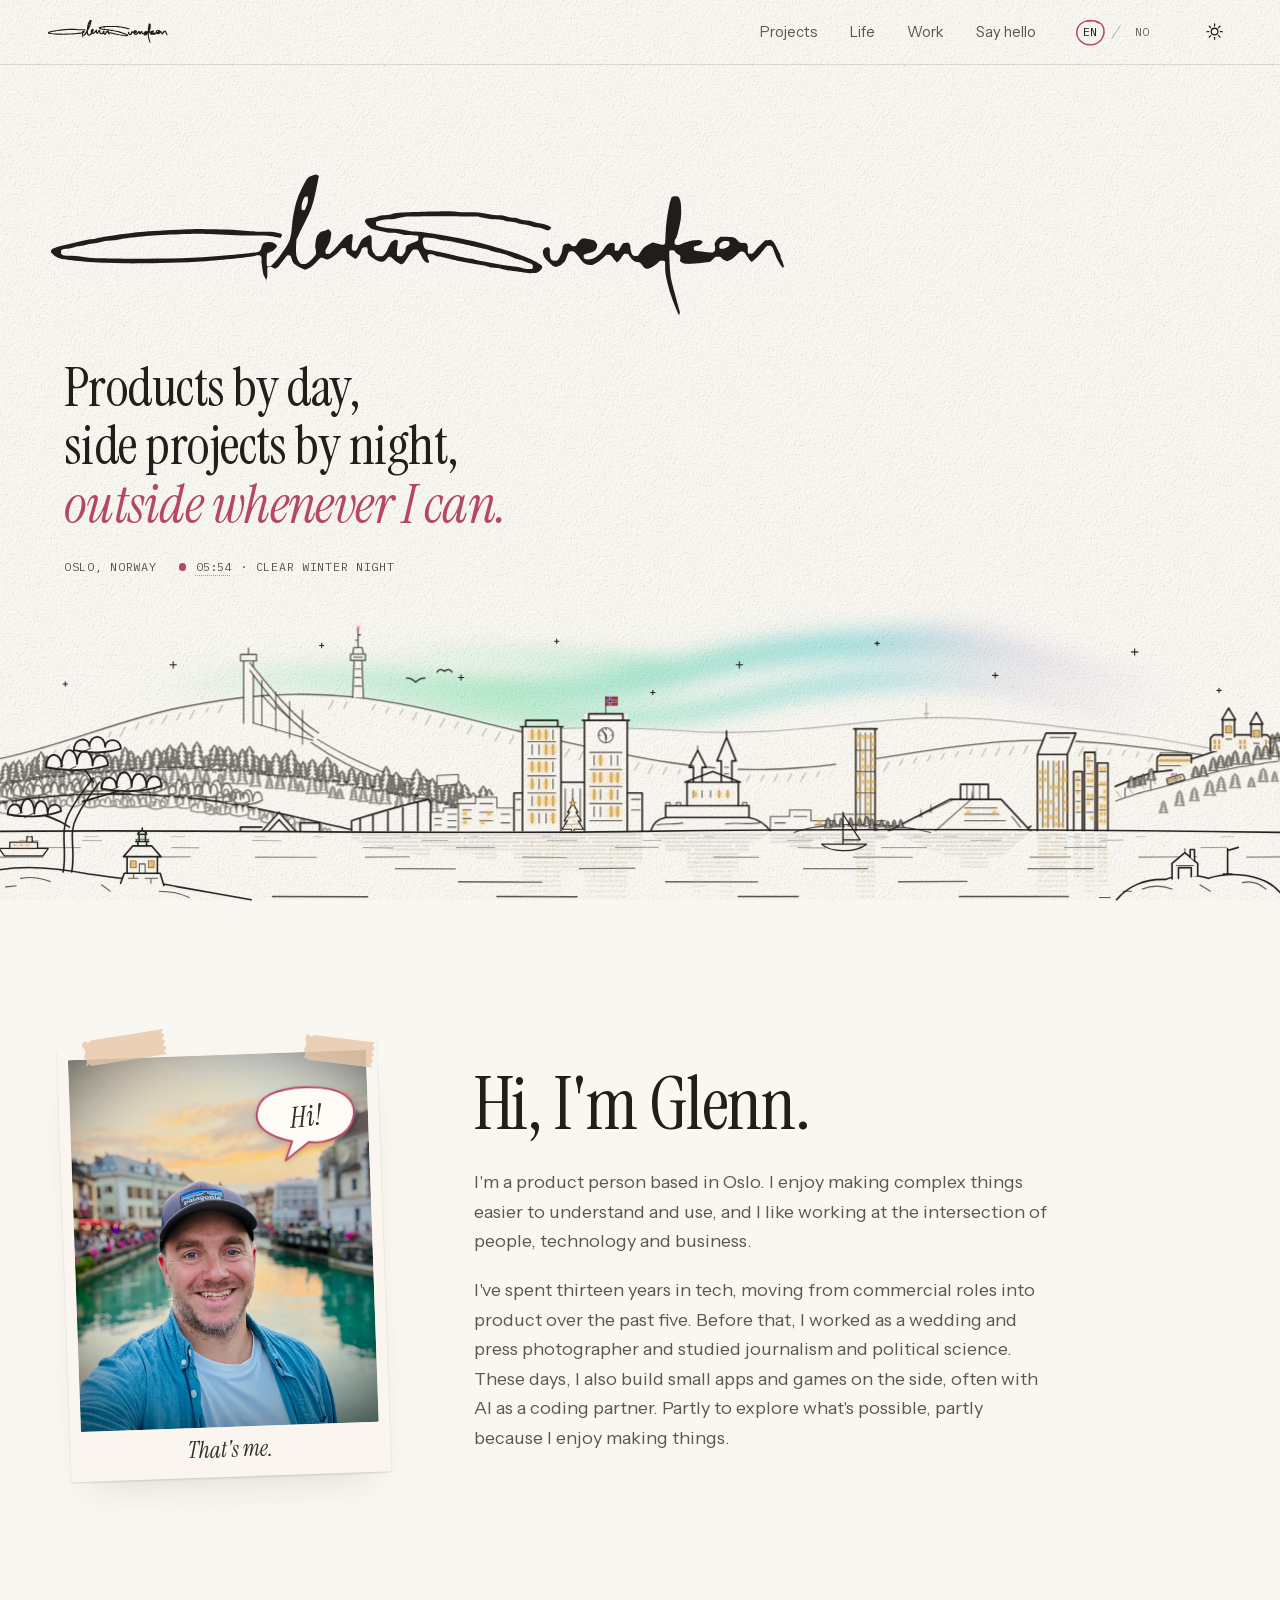
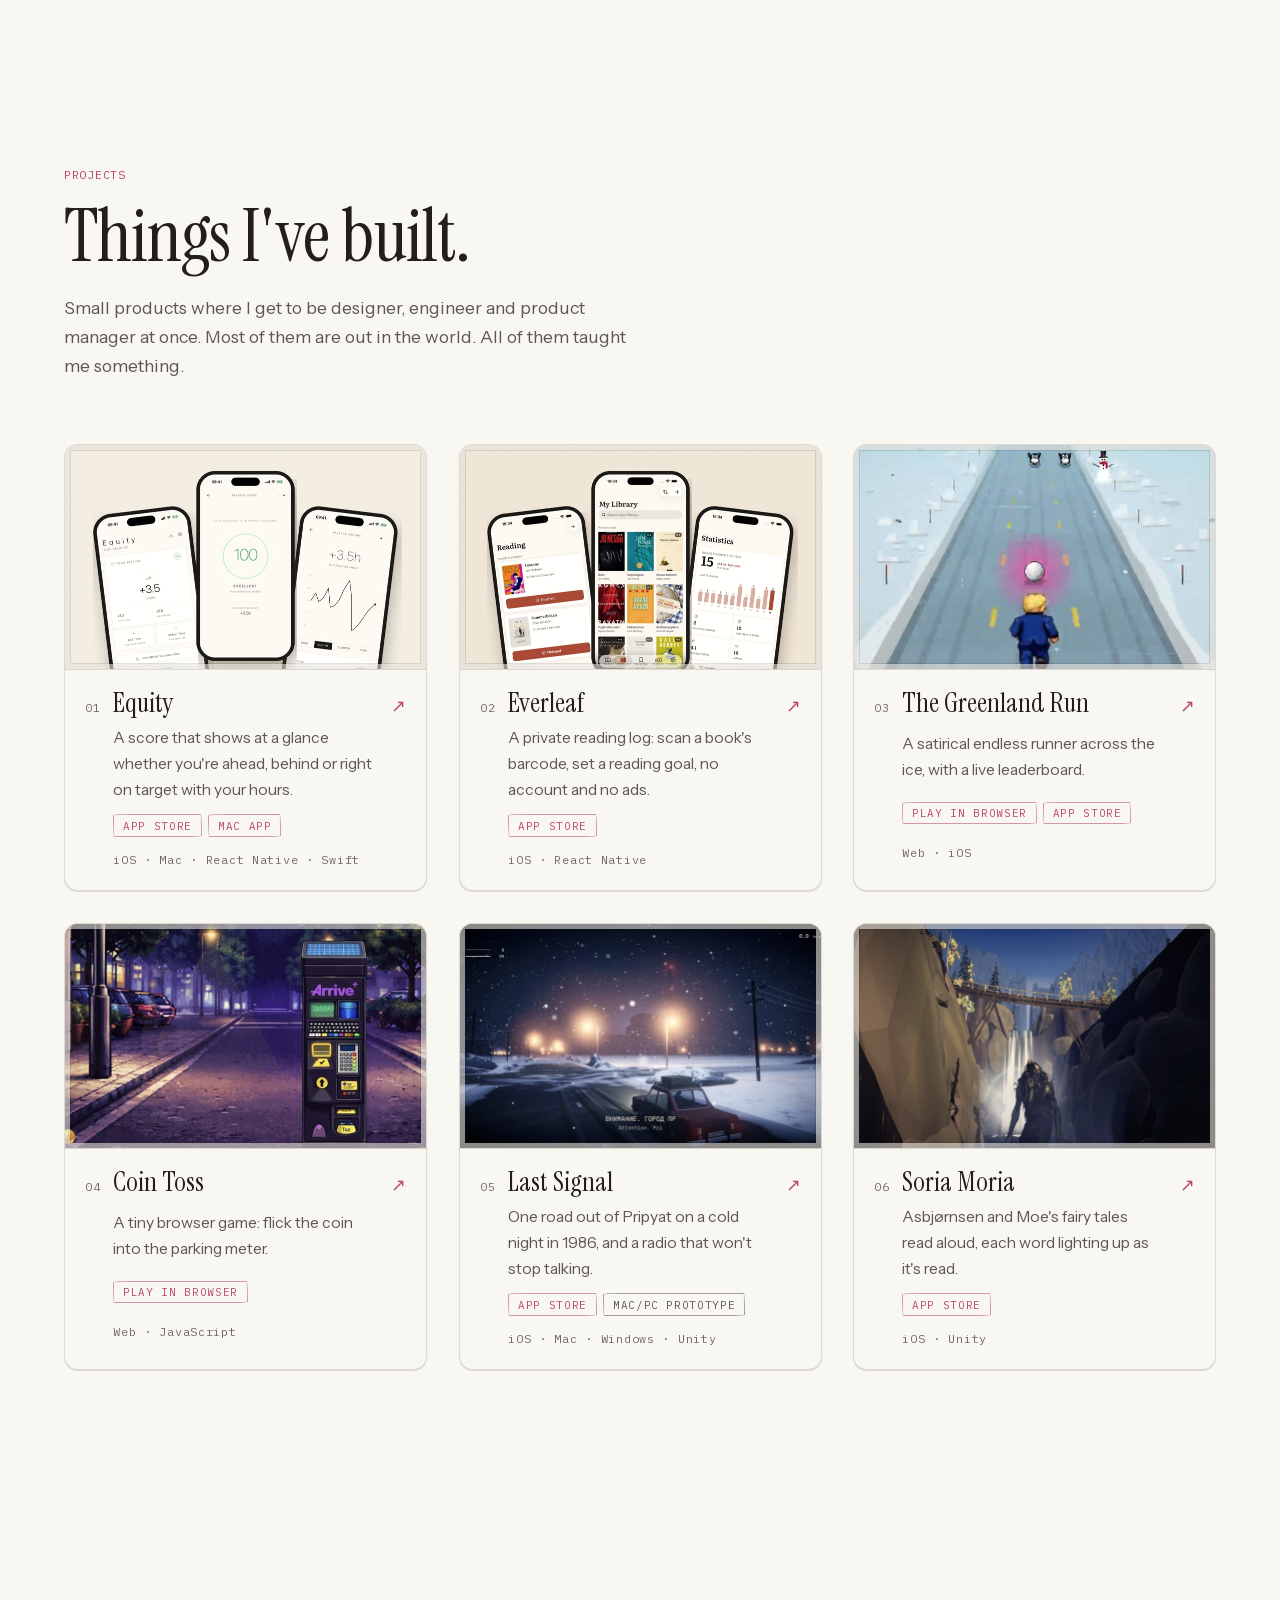
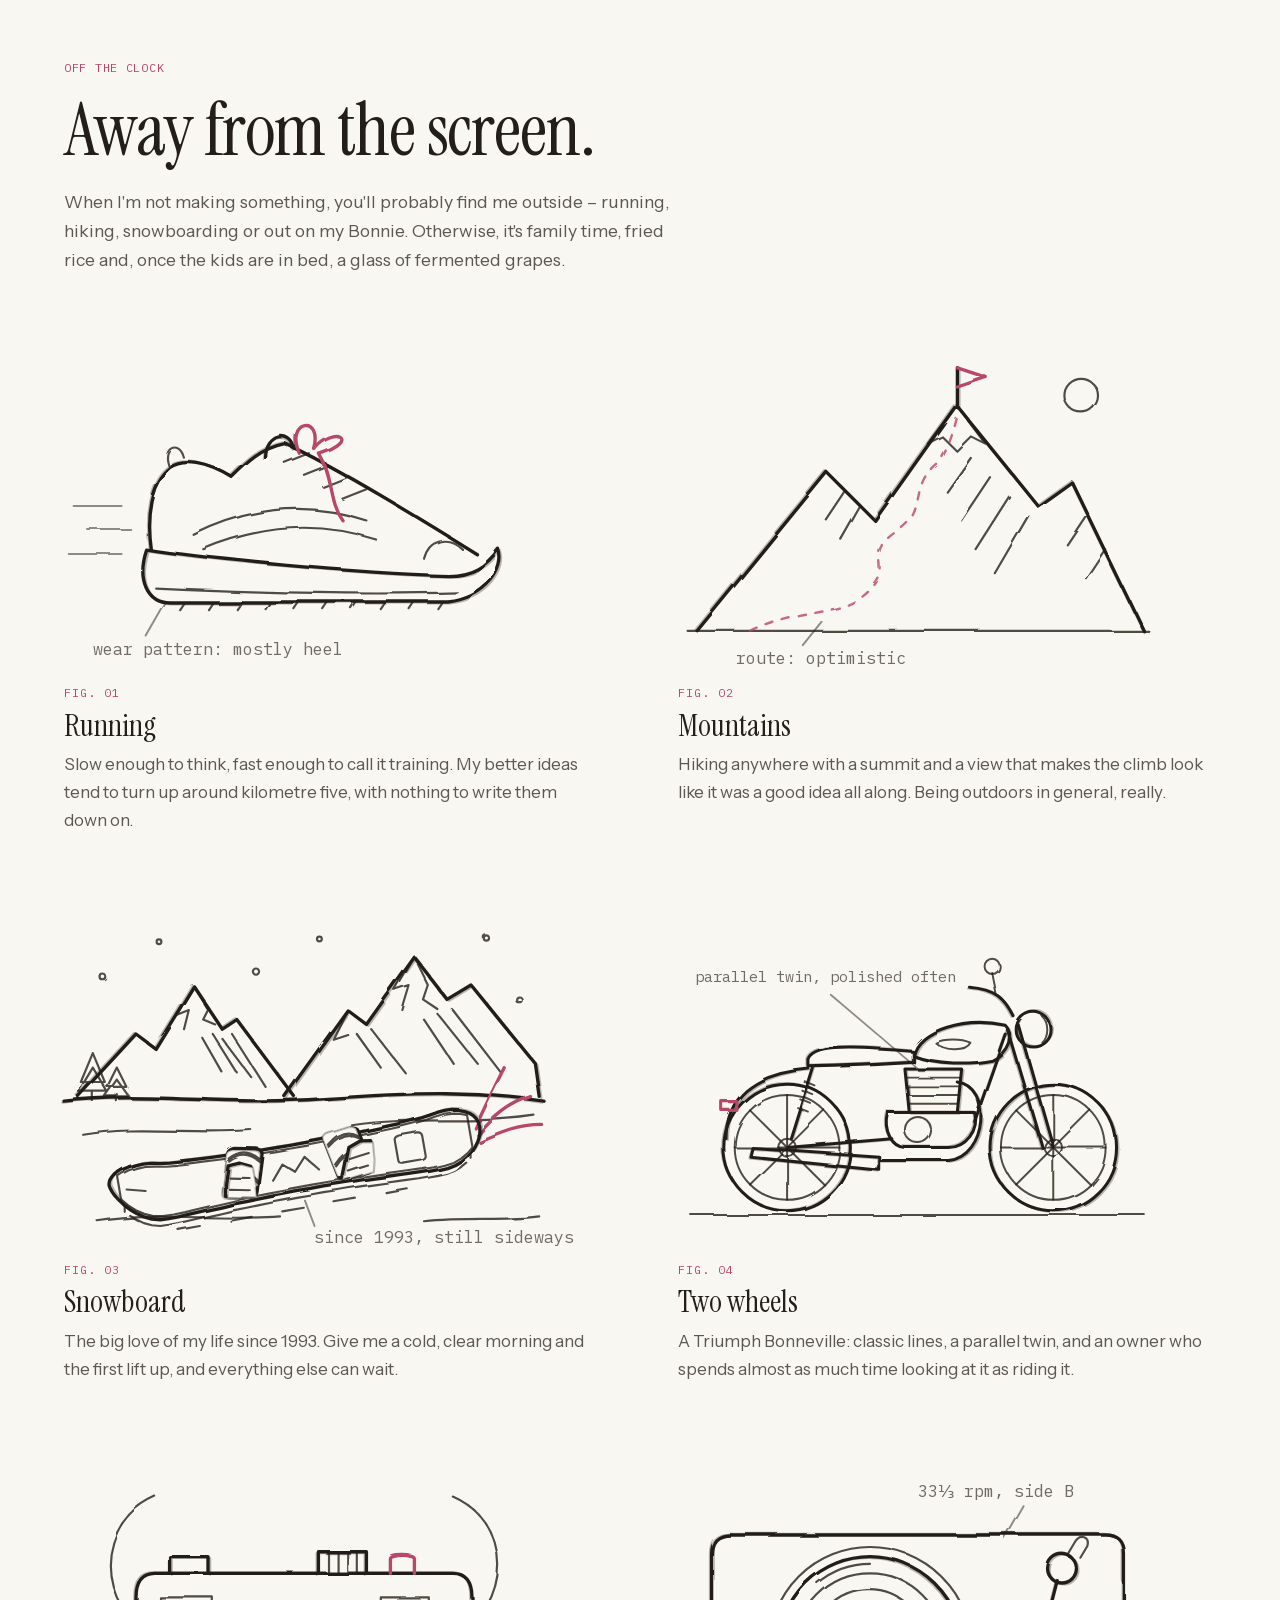
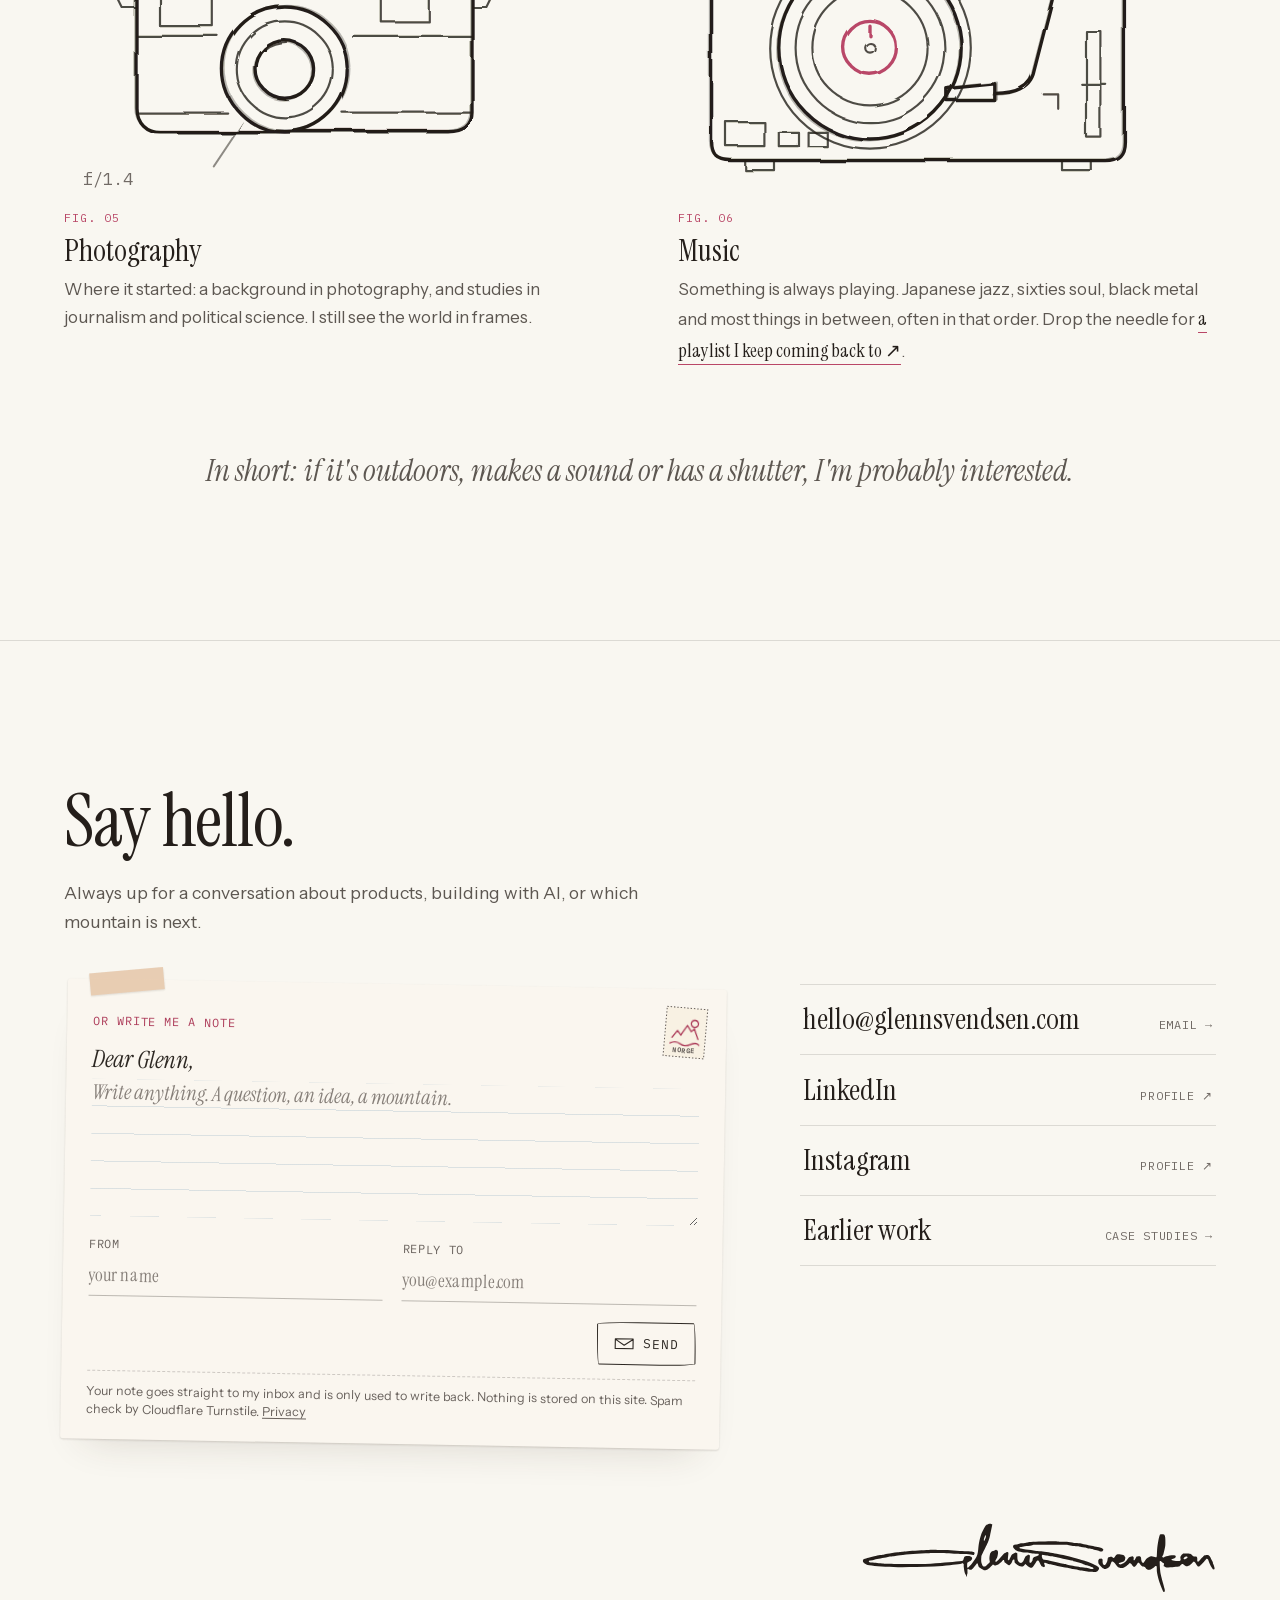
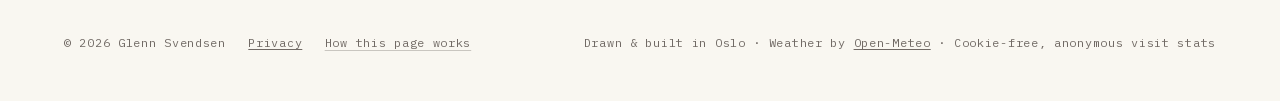
==== commit 0ae63ebc: "Skyline: gulls flap with real wingbeats The gulls' wings were squashed up and down. Now the path its" ====
--- a/index.html
+++ b/index.html
@@ -529,7 +529,7 @@
         </g>
         <g class="layer layer--near life">
         <g transform="translate(790 208)"><g class="sailboat"><path d="M-20 0 C-12 8, 12 8, 22 0 Z M0 0 L0 -30 M0 -28 L16 -4 L0 -4 Z"/></g></g>
-        <g class="gulls"><path d="M0 0 C3 -4, 7 -4, 10 0 C13 -4, 17 -4, 20 0" transform="translate(380 56)"/><path d="M0 0 C2 -3, 5 -3, 7 0 C9 -3, 12 -3, 14 0" transform="translate(410 46)"/></g>
+        <g class="gulls"><path d="M0 1 C2 -2.5, 6 -4, 10 0 C14 -4, 18 -2.5, 20 1" transform="translate(380 56)"><animate attributeName="d" values="M0 1 C2 -2.5, 6 -4, 10 0 C14 -4, 18 -2.5, 20 1;M1.5 -6 C3.5 -5, 7.5 -3, 10 0 C12.5 -3, 16.5 -5, 18.5 -6;M1 4 C2.5 0, 6.5 -2, 10 0 C13.5 -2, 17.5 0, 19 4;M1.5 -6 C3.5 -5, 7.5 -3, 10 0 C12.5 -3, 16.5 -5, 18.5 -6;M1 4 C2.5 0, 6.5 -2, 10 0 C13.5 -2, 17.5 0, 19 4;M1.5 -6 C3.5 -5, 7.5 -3, 10 0 C12.5 -3, 16.5 -5, 18.5 -6;M1 4 C2.5 0, 6.5 -2, 10 0 C13.5 -2, 17.5 0, 19 4;M0 1 C2 -2.5, 6 -4, 10 0 C14 -4, 18 -2.5, 20 1;M0 1.6 C2 -2, 6 -3.6, 10 0 C14 -3.6, 18 -2, 20 1.6;M0 1 C2 -2.5, 6 -4, 10 0 C14 -4, 18 -2.5, 20 1" dur="5s" begin="0s" repeatCount="indefinite" calcMode="spline" keyTimes="0;0.06;0.16;0.25;0.35;0.44;0.54;0.64;0.82;1" keySplines=".45 0 .55 1;.45 0 .55 1;.45 0 .55 1;.45 0 .55 1;.45 0 .55 1;.45 0 .55 1;.45 0 .55 1;.45 0 .55 1;.45 0 .55 1"/><animateTransform attributeName="transform" type="translate" additive="sum" values="0 0;0 0.6;0 -0.8;0 0.6;0 -0.8;0 0.6;0 -0.8;0 0;0 0.3;0 0" dur="5s" begin="0s" repeatCount="indefinite" calcMode="spline" keyTimes="0;0.06;0.16;0.25;0.35;0.44;0.54;0.64;0.82;1" keySplines=".45 0 .55 1;.45 0 .55 1;.45 0 .55 1;.45 0 .55 1;.45 0 .55 1;.45 0 .55 1;.45 0 .55 1;.45 0 .55 1;.45 0 .55 1"/></path><path d="M0 0.7 C1.4 -1.75, 4.2 -2.8, 7 0 C9.8 -2.8, 12.6 -1.75, 14 0.7" transform="translate(410 46)"><animate attributeName="d" values="M0 0.7 C1.4 -1.75, 4.2 -2.8, 7 0 C9.8 -2.8, 12.6 -1.75, 14 0.7;M1.05 -4.2 C2.45 -3.5, 5.25 -2.1, 7 0 C8.75 -2.1, 11.55 -3.5, 12.95 -4.2;M0.7 2.8 C1.75 0, 4.55 -1.4, 7 0 C9.45 -1.4, 12.25 0, 13.3 2.8;M1.05 -4.2 C2.45 -3.5, 5.25 -2.1, 7 0 C8.75 -2.1, 11.55 -3.5, 12.95 -4.2;M0.7 2.8 C1.75 0, 4.55 -1.4, 7 0 C9.45 -1.4, 12.25 0, 13.3 2.8;M1.05 -4.2 C2.45 -3.5, 5.25 -2.1, 7 0 C8.75 -2.1, 11.55 -3.5, 12.95 -4.2;M0.7 2.8 C1.75 0, 4.55 -1.4, 7 0 C9.45 -1.4, 12.25 0, 13.3 2.8;M0 0.7 C1.4 -1.75, 4.2 -2.8, 7 0 C9.8 -2.8, 12.6 -1.75, 14 0.7;M0 1.12 C1.4 -1.4, 4.2 -2.52, 7 0 C9.8 -2.52, 12.6 -1.4, 14 1.12;M0 0.7 C1.4 -1.75, 4.2 -2.8, 7 0 C9.8 -2.8, 12.6 -1.75, 14 0.7" dur="5.8s" begin="-2.1s" repeatCount="indefinite" calcMode="spline" keyTimes="0;0.06;0.16;0.25;0.35;0.44;0.54;0.64;0.82;1" keySplines=".45 0 .55 1;.45 0 .55 1;.45 0 .55 1;.45 0 .55 1;.45 0 .55 1;.45 0 .55 1;.45 0 .55 1;.45 0 .55 1;.45 0 .55 1"/><animateTransform attributeName="transform" type="translate" additive="sum" values="0 0;0 0.42;0 -0.56;0 0.42;0 -0.56;0 0.42;0 -0.56;0 0;0 0.21;0 0" dur="5.8s" begin="-2.1s" repeatCount="indefinite" calcMode="spline" keyTimes="0;0.06;0.16;0.25;0.35;0.44;0.54;0.64;0.82;1" keySplines=".45 0 .55 1;.45 0 .55 1;.45 0 .55 1;.45 0 .55 1;.45 0 .55 1;.45 0 .55 1;.45 0 .55 1;.45 0 .55 1;.45 0 .55 1"/></path></g>
           <g class="glint"><path d="M-14 0h28M-8 7h16M-4 14h8"/></g>
         </g>
         <g class="wx-front">
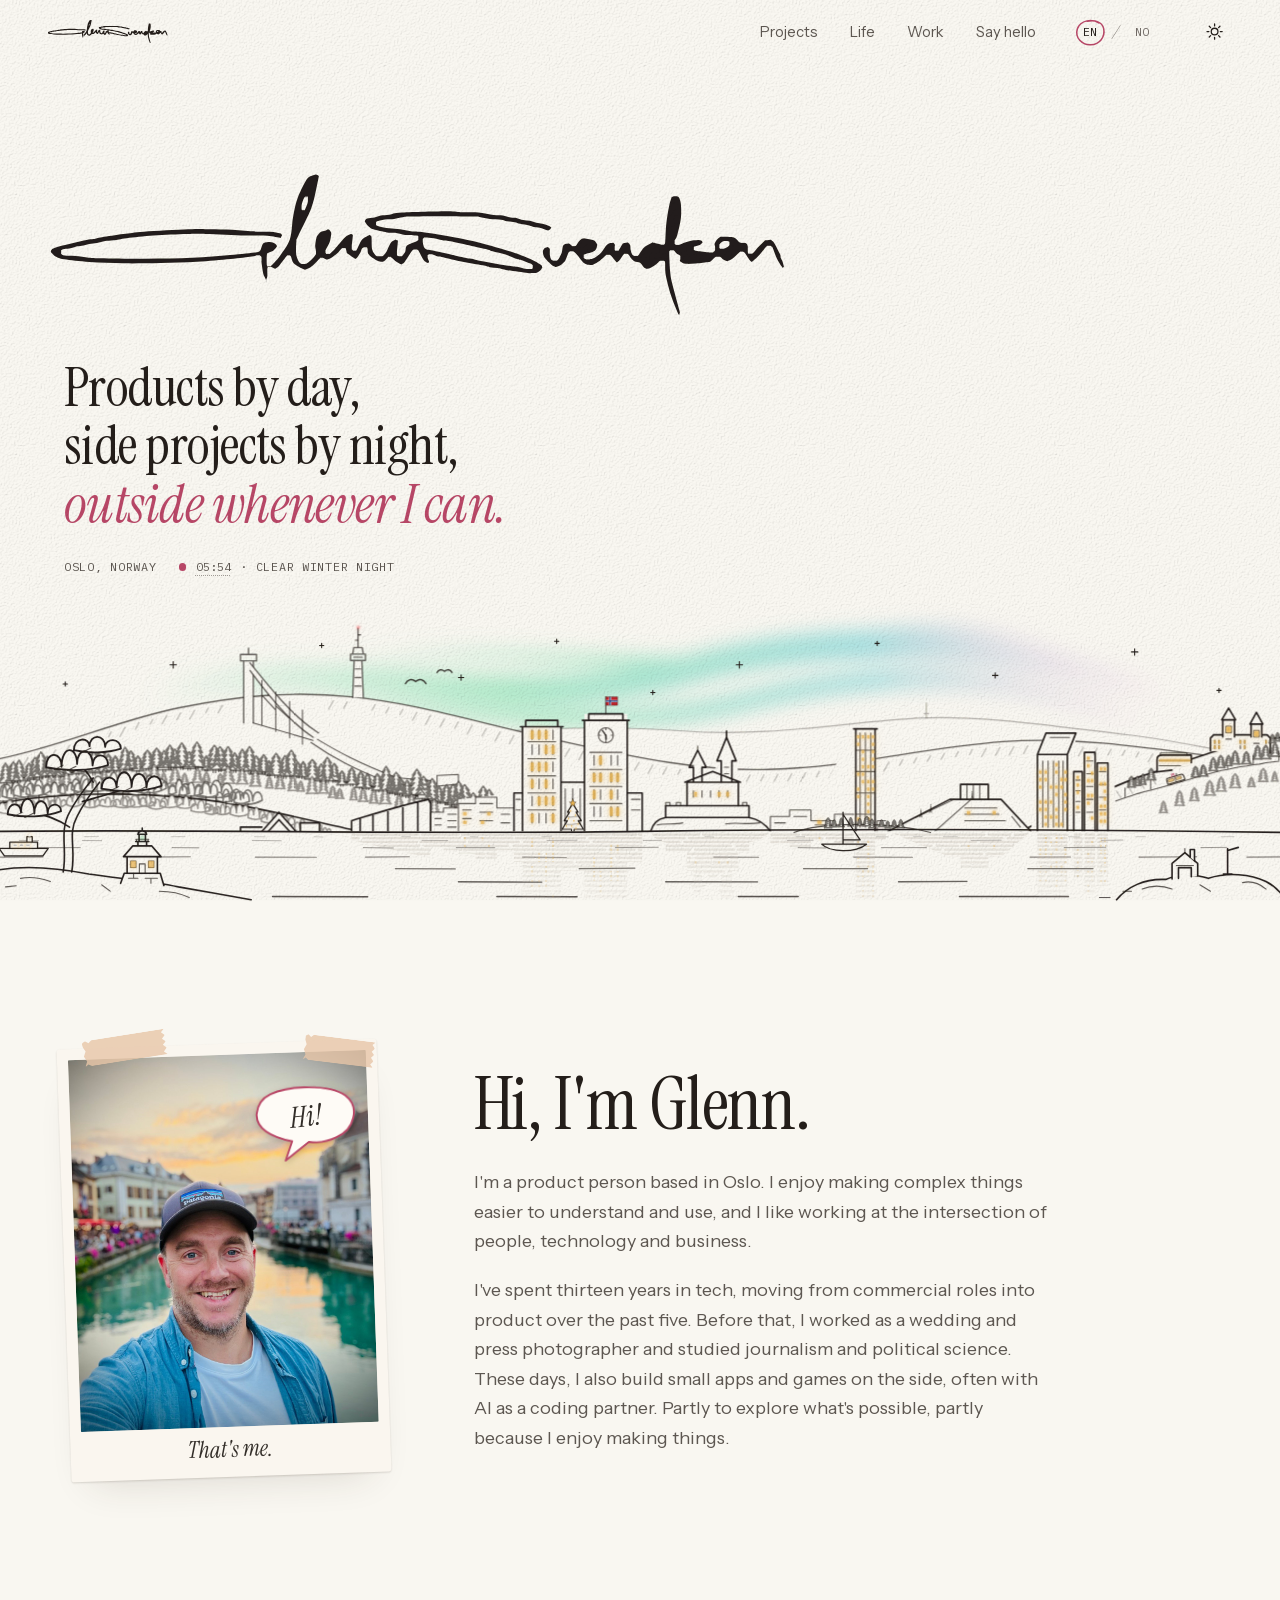
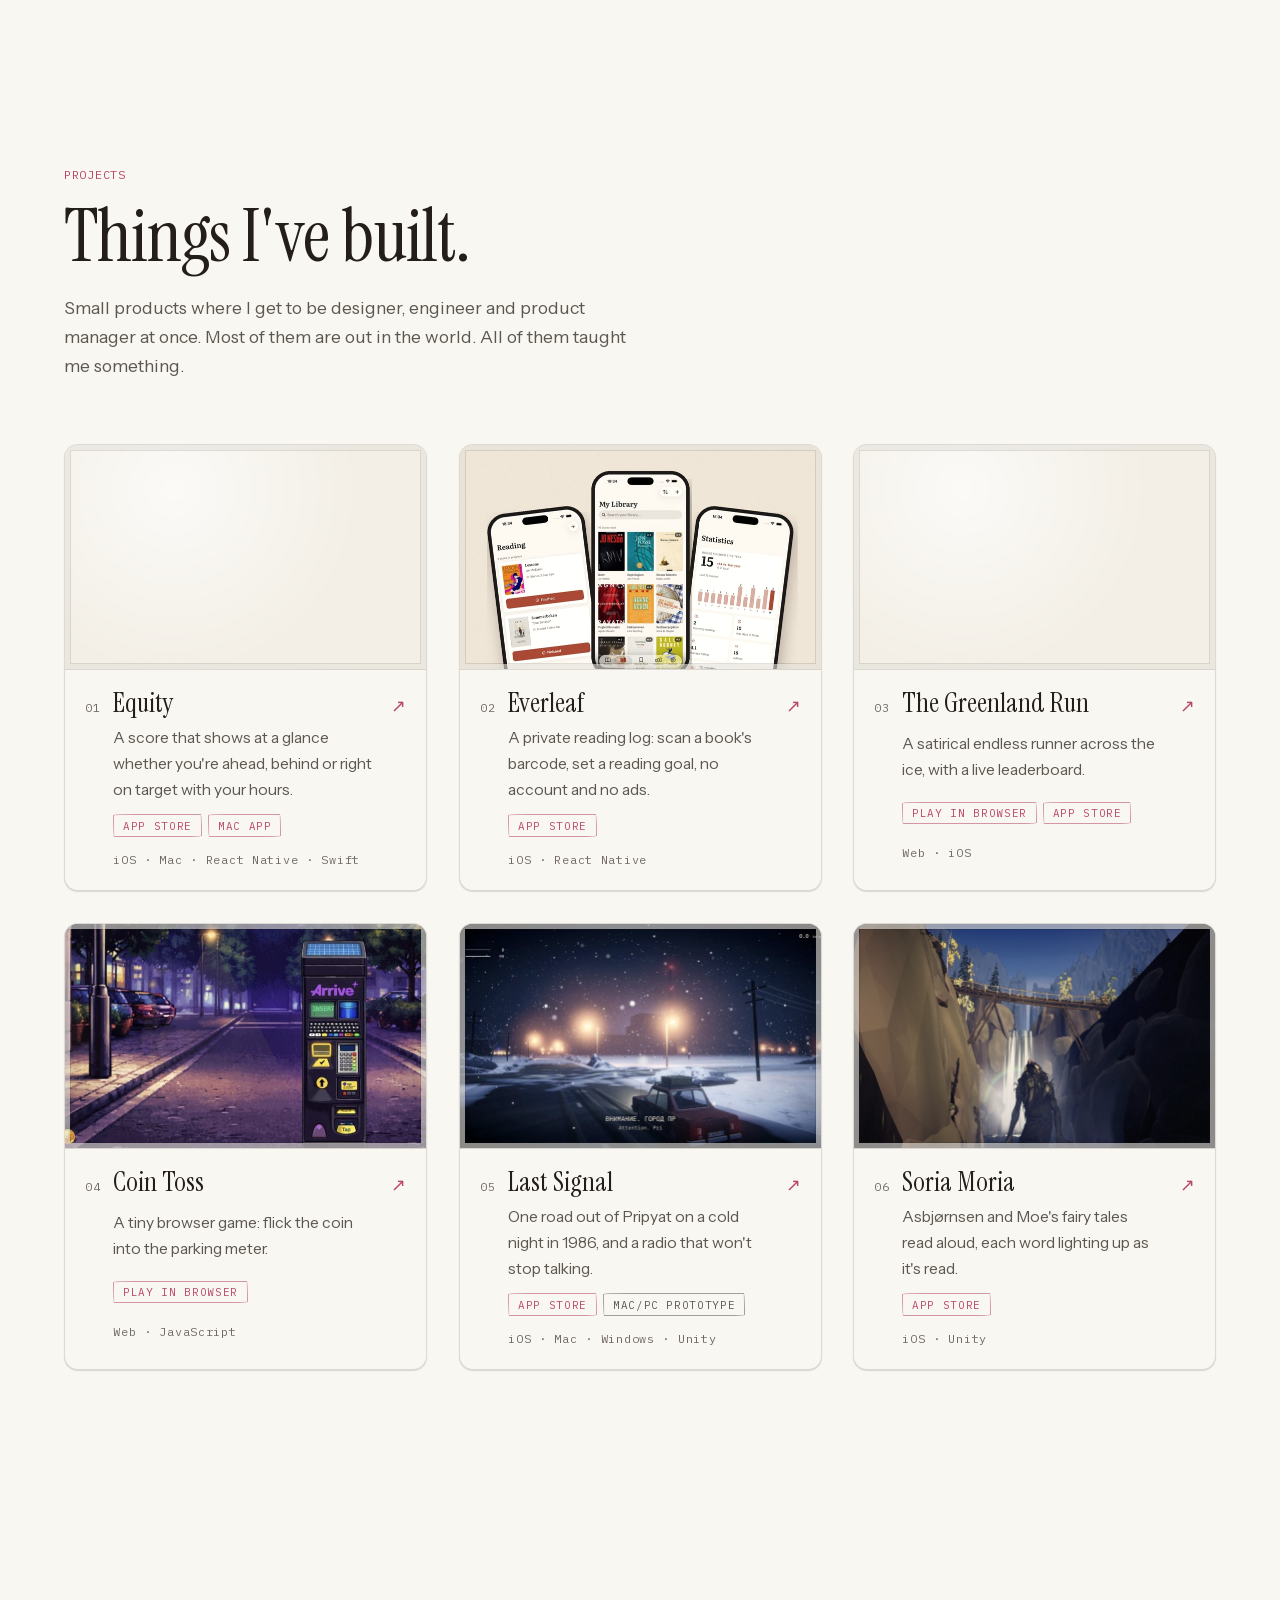
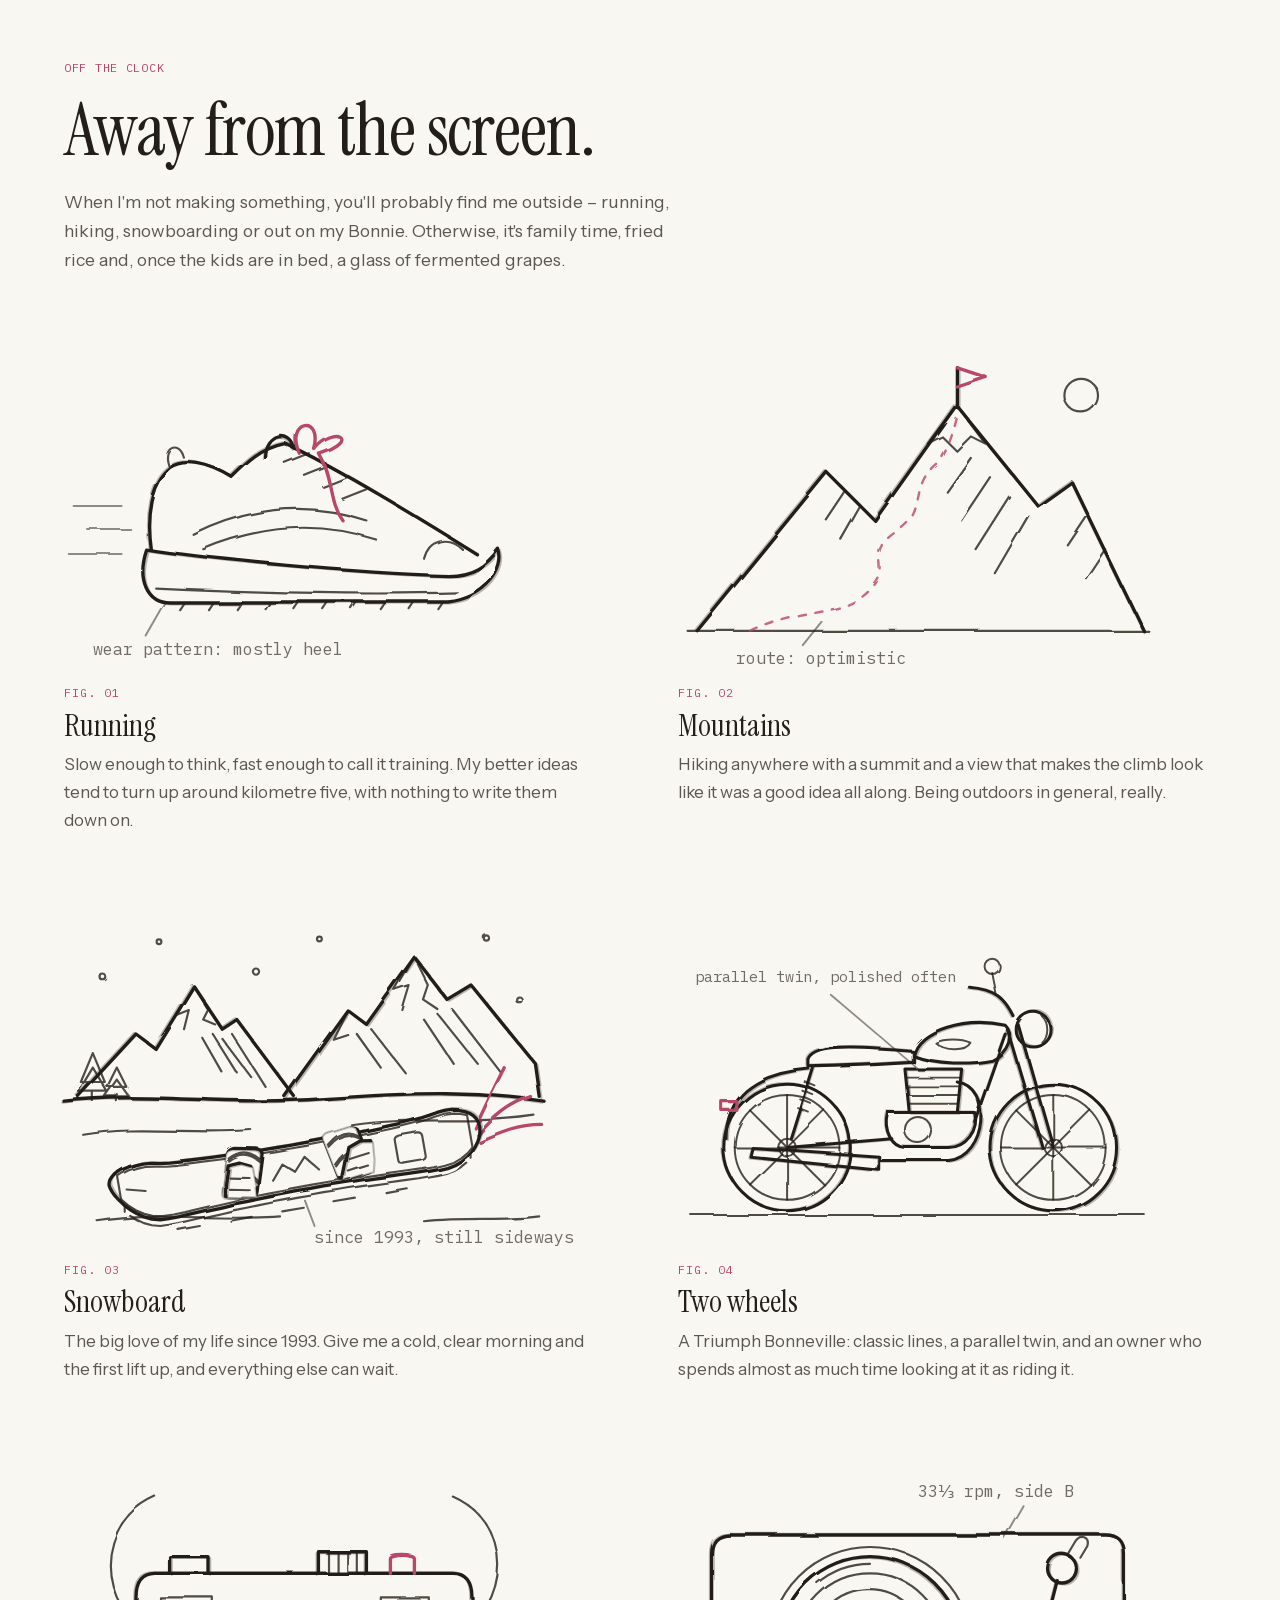
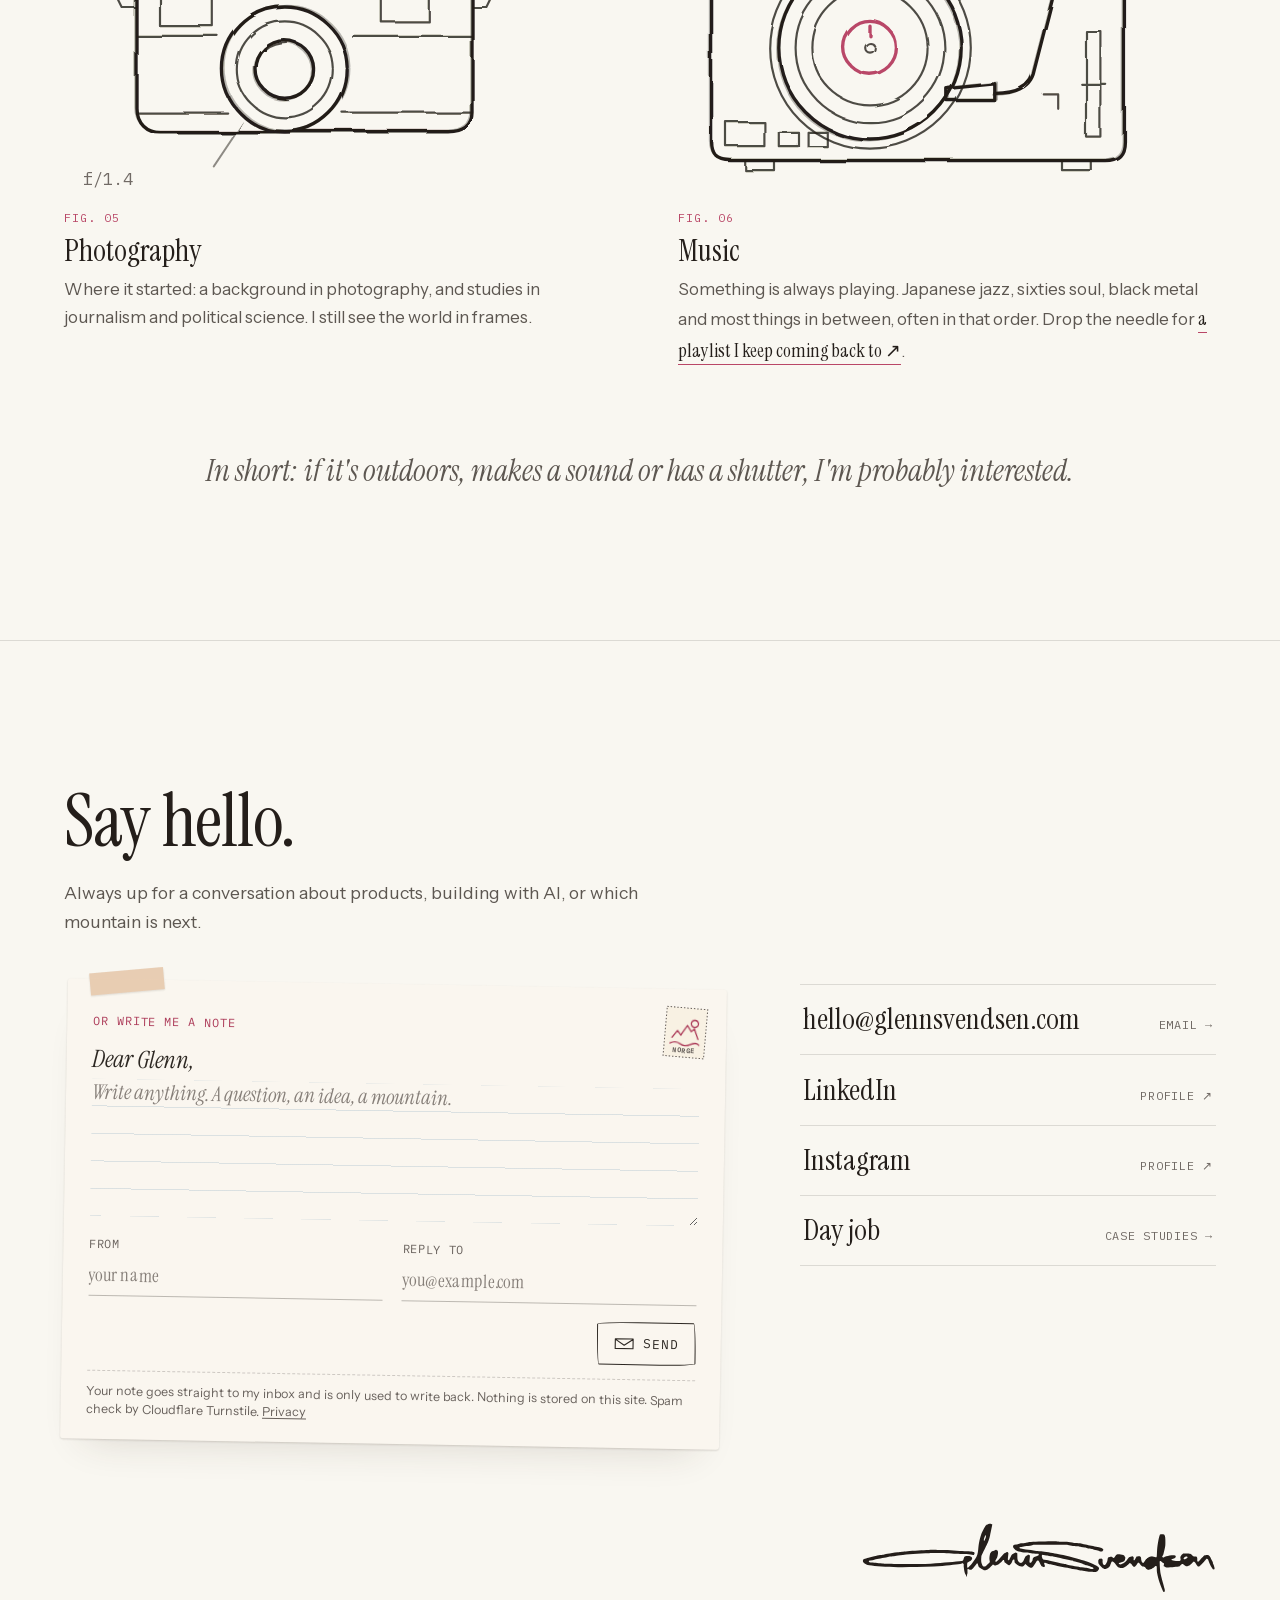
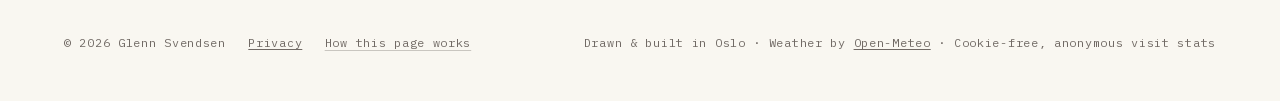
==== commit e6469476: "Work page is the day job, in the present tense "Earlier work" becomes "Day job" (kicker, tab title, " ====
--- a/index.html
+++ b/index.html
@@ -44,7 +44,7 @@
   <link rel="preload" href="fonts/instrument-sans.woff2" as="font" type="font/woff2" crossorigin>
   <link rel="preconnect" href="https://api.open-meteo.com" crossorigin>
   <link rel="stylesheet" href="style.css">
-  <!-- Prerender "Earlier work" as soon as someone shows intent (hover / touch), so it opens instantly. -->
+  <!-- Prerender "Day job" (/work/) as soon as someone shows intent (hover / touch), so it opens instantly. -->
   <script type="speculationrules">
   { "prerender": [{ "where": { "href_matches": "/work/*" }, "eagerness": "moderate" }] }
   </script>
@@ -891,7 +891,7 @@
           <span class="link-text">Instagram</span><span class="link-meta mono" data-i18n="hello.profile">Profile <span aria-hidden="true">↗</span></span>
         </a>
         <a class="link" href="work/" data-umami-event="earlier-work">
-          <span class="link-text" data-i18n="hello.earlier">Earlier work</span><span class="link-meta mono" data-i18n="hello.cases">Case studies <span aria-hidden="true">→</span></span>
+          <span class="link-text" data-i18n="hello.earlier">Day job</span><span class="link-meta mono" data-i18n="hello.cases">Case studies <span aria-hidden="true">→</span></span>
         </a>
       </div>
       </div>
--- a/style.css
+++ b/style.css
@@ -459,8 +459,6 @@
   .ferry { animation: sail 110s linear infinite; }
   .sailboat { animation: bob 5s ease-in-out infinite; transform-box: fill-box; transform-origin: 50% 100%; }
   .gulls { animation: glide 46s linear infinite; }
-  .gulls path { animation: flap 1.1s ease-in-out infinite; transform-box: fill-box; transform-origin: 50% 100%; }
-  .gulls path + path { animation-delay: -0.4s; }
   .flag { animation: wave var(--flag-t, 1.6s) ease-in-out infinite; transform-box: fill-box; transform-origin: 0% 50%; }
 }
 .flag { stroke-width: 1.4; }
@@ -489,7 +487,6 @@
 @keyframes sail  { from { translate: -80px 0; } to { translate: 1280px 0; } }
 @keyframes bob   { 0%, 100% { rotate: calc(var(--heel, 0deg) - 2.5deg); translate: 0 0; } 50% { rotate: calc(var(--heel, 0deg) + 2.5deg); translate: 0 1.5px; } }
 @keyframes glide { from { translate: -500px 10px; } 50% { translate: 300px -12px; } to { translate: 1100px 6px; } }
-@keyframes flap  { 50% { scale: 1 0.55; } }
 @keyframes wave  { 0%, 100% { scale: 1 1; } 50% { scale: 0.8 1.15; } }
 
 .sky { filter: url(#sketch-fine); stroke-width: 1.3; }
@@ -606,11 +603,12 @@
 .land[data-ice='2'] .wx-ripple { display: none; }   /* no rain rings on a frozen fjord */
 @keyframes ripple { 0% { opacity: 0.55; scale: 0.2; } 100% { opacity: 0; scale: 1.4; } }
 @keyframes drift { from { translate: -36px 0; } to { translate: 36px 0; } }
-/* Heavy cloud dims the sun and moon; rain, snow and thunder hide them; fog leaves a pale, rayless disc. */
-.land[data-clouds='3'] .sky :is(.sun, .moon) { opacity: 0.45; }
+/* Heavy cloud dims the sun and moon; rain, snow and thunder hide them; fog leaves a pale, rayless disc.
+   Only while each is actually up: otherwise the dimming would bring a set sun back at night. */
+.land[data-clouds='3']:is([data-sky='day'], [data-sky='dusk']) .sky .sun, .land[data-clouds='3'][data-moon] .sky .moon { opacity: 0.45; }
 .land:is([data-wx='rain'], [data-wx='snow'], [data-wx='storm']) .sky :is(.sun, .moon),
 .land:is([data-wx='rain'], [data-wx='snow'], [data-wx='storm']) .glint { opacity: 0; }
-.land[data-wx='fog'] .sky :is(.sun, .moon) { opacity: 0.4; }
+.land[data-wx='fog']:is([data-sky='day'], [data-sky='dusk']) .sky .sun, .land[data-wx='fog'][data-moon] .sky .moon { opacity: 0.4; }
 .land[data-wx='fog'] .sun .thin { opacity: 0; }
 .land[data-wx='fog'] .glint { opacity: 0.2; }
 .sun .thin { transition: opacity 1.2s; }
@@ -657,7 +655,7 @@
 /* One soft double flash every 11 s (well under the 3-flashes-a-second limit). */
 @keyframes bolt { 0%, 92% { opacity: 0; } 93% { opacity: 1; } 94% { opacity: 0; } 95.5% { opacity: 0.8; } 97%, 100% { opacity: 0; } }
 /* Off-screen, everything on the skyline holds still. */
-.land.is-paused :is(.wx-front *, .cloud-drift, .puff, .wx-ripple ellipse, .ferry, .gulls, .gulls path, .sailboat, .tram, .flag, .ab, .stars path, .smoke, .beacon, .beacon-halo, .lamp, .lamp-halo, .wx-caps path, .lights-reflect path) { animation-play-state: paused; }
+.land.is-paused :is(.wx-front *, .cloud-drift, .puff, .wx-ripple ellipse, .ferry, .gulls, .sailboat, .tram, .flag, .ab, .stars path, .smoke, .beacon, .beacon-halo, .lamp, .lamp-halo, .wx-caps path, .lights-reflect path) { animation-play-state: paused; }
 @media (prefers-reduced-motion: reduce) {
   .wx-rain, .wx-snow, .bolt, .wx-ripple { display: none; }
   .land[data-cold] .chimney .puff:first-child { animation: none; stroke-opacity: 0.4; translate: 2px -4px; }
@@ -1055,7 +1053,6 @@
 .case-stats { display: grid; grid-template-columns: repeat(auto-fit, minmax(9.5rem, 1fr)); gap: 1.4rem 2rem; margin-top: 1.8rem; padding-top: 1.4rem; border-top: 1px dashed var(--line); }
 .case-stats dt { font-family: var(--ff-serif); font-size: clamp(2rem, 3.6vw, 2.6rem); line-height: 1; color: var(--ink); }
 .case-stats dd { margin-top: 0.35rem; font-size: 0.88rem; line-height: 1.4; color: var(--muted); max-width: 15rem; }
-.case-more { margin-top: 2.2rem; }
 .link-inline { font-family: var(--ff-serif); font-size: 1.35rem; text-decoration: none; background: linear-gradient(var(--accent), var(--accent)) 0 100% / 100% 1px no-repeat; transition: background-size 0.4s var(--ease), color 0.3s; padding-bottom: 2px; }
 .link-inline:hover { color: var(--accent); }
 /* Privacy page (/privacy/): the case rows, with plain readable text. */
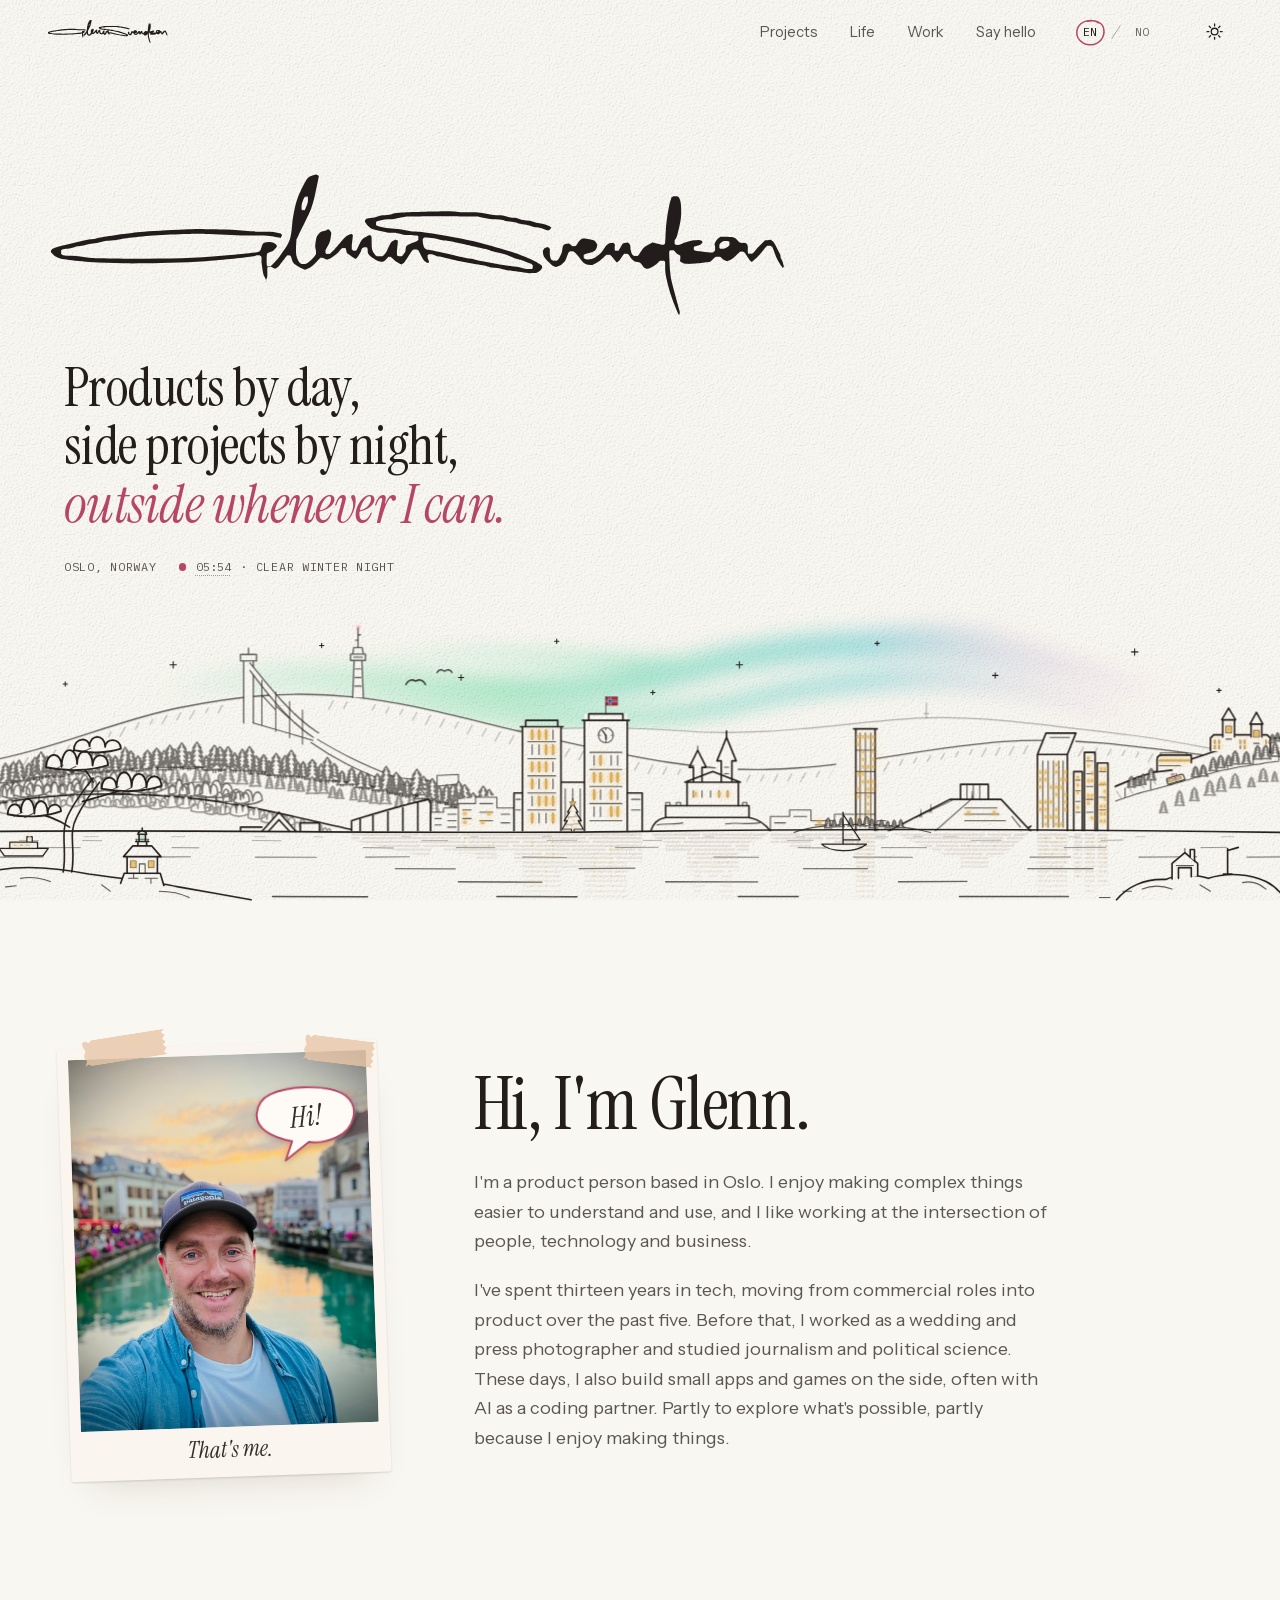
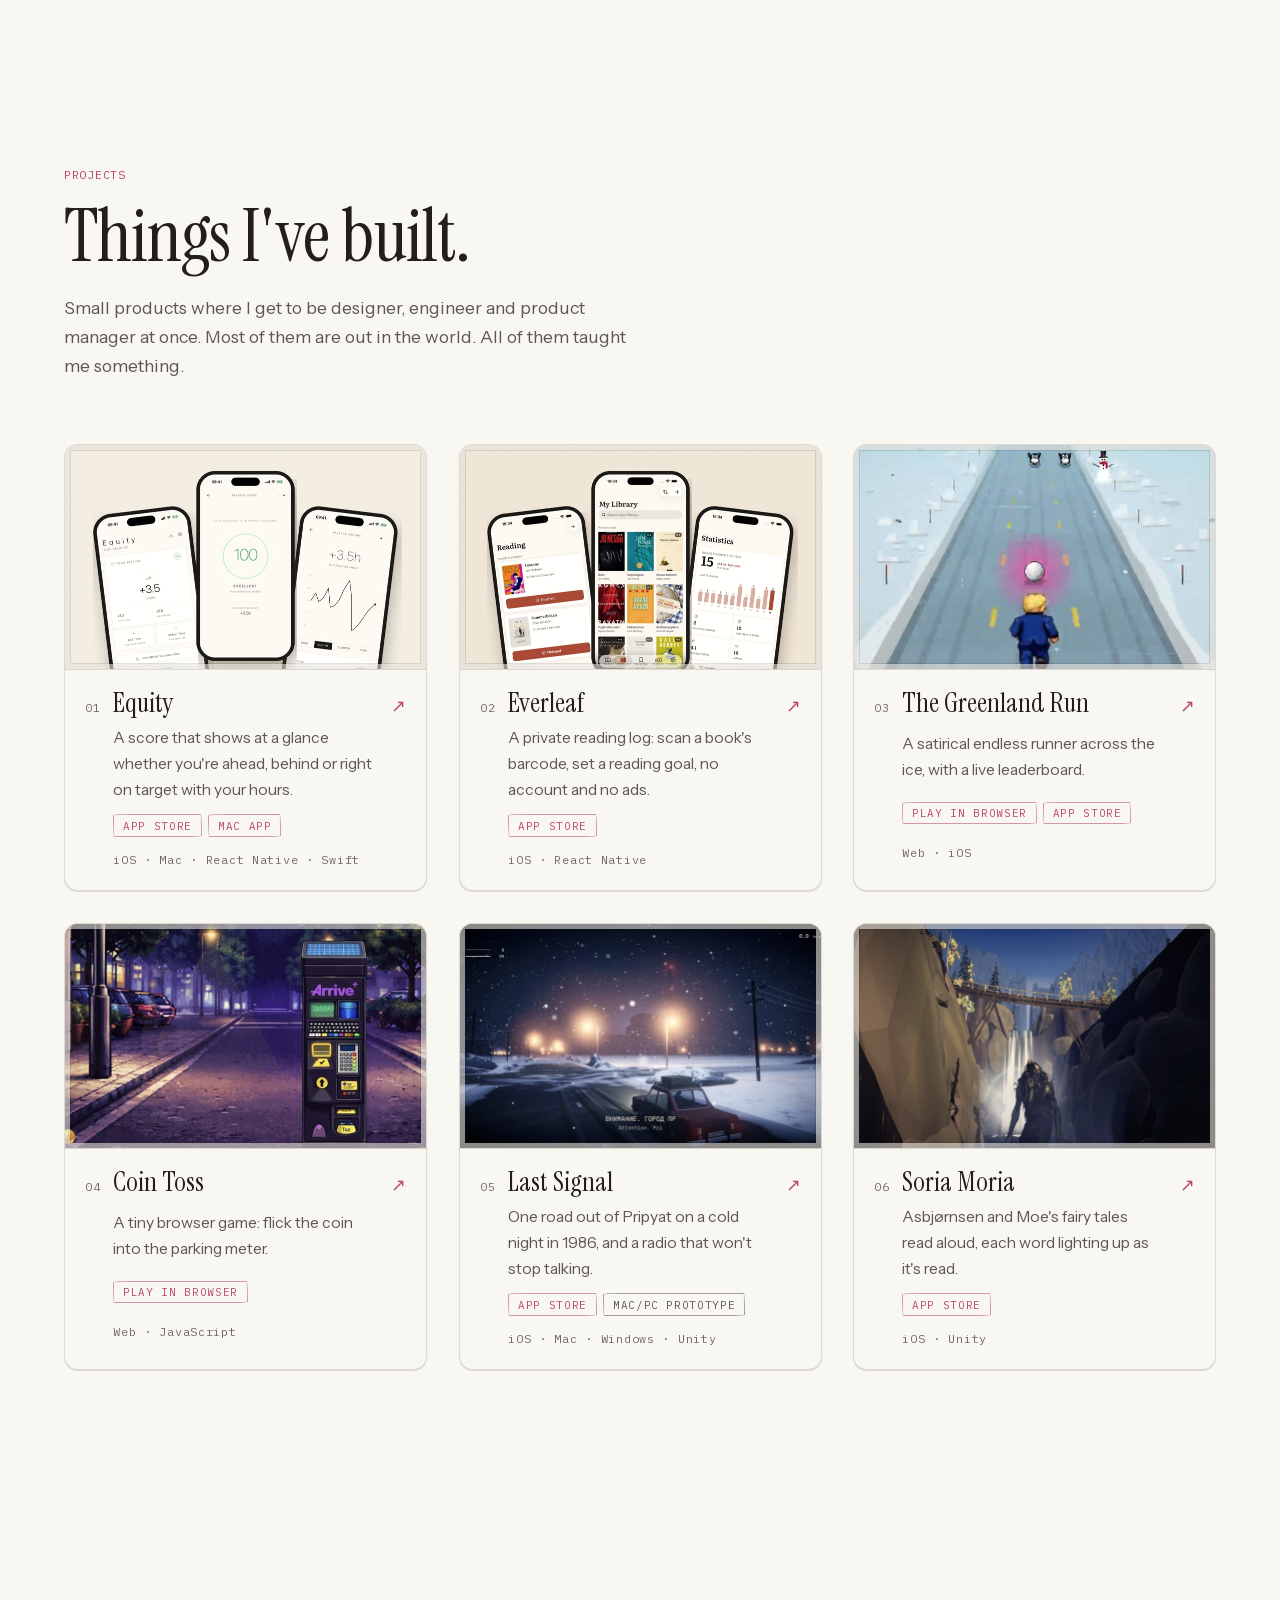
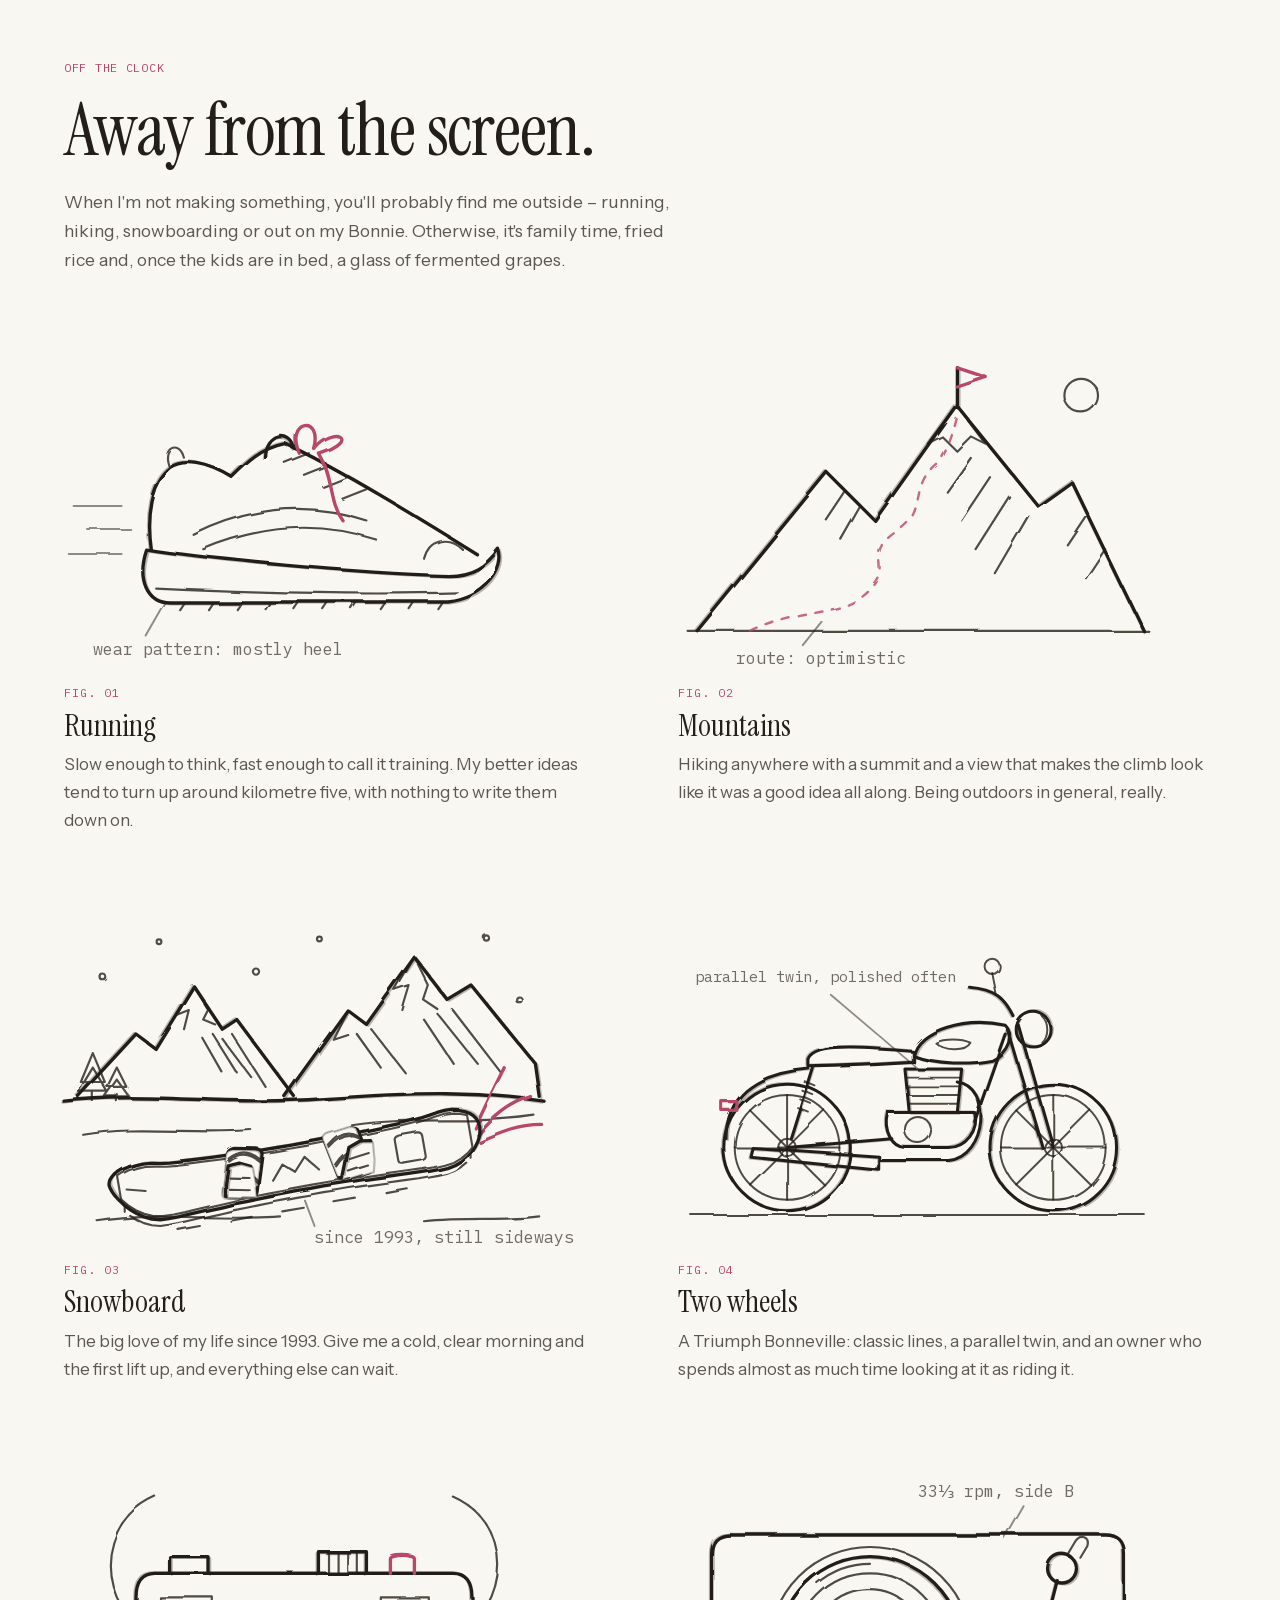
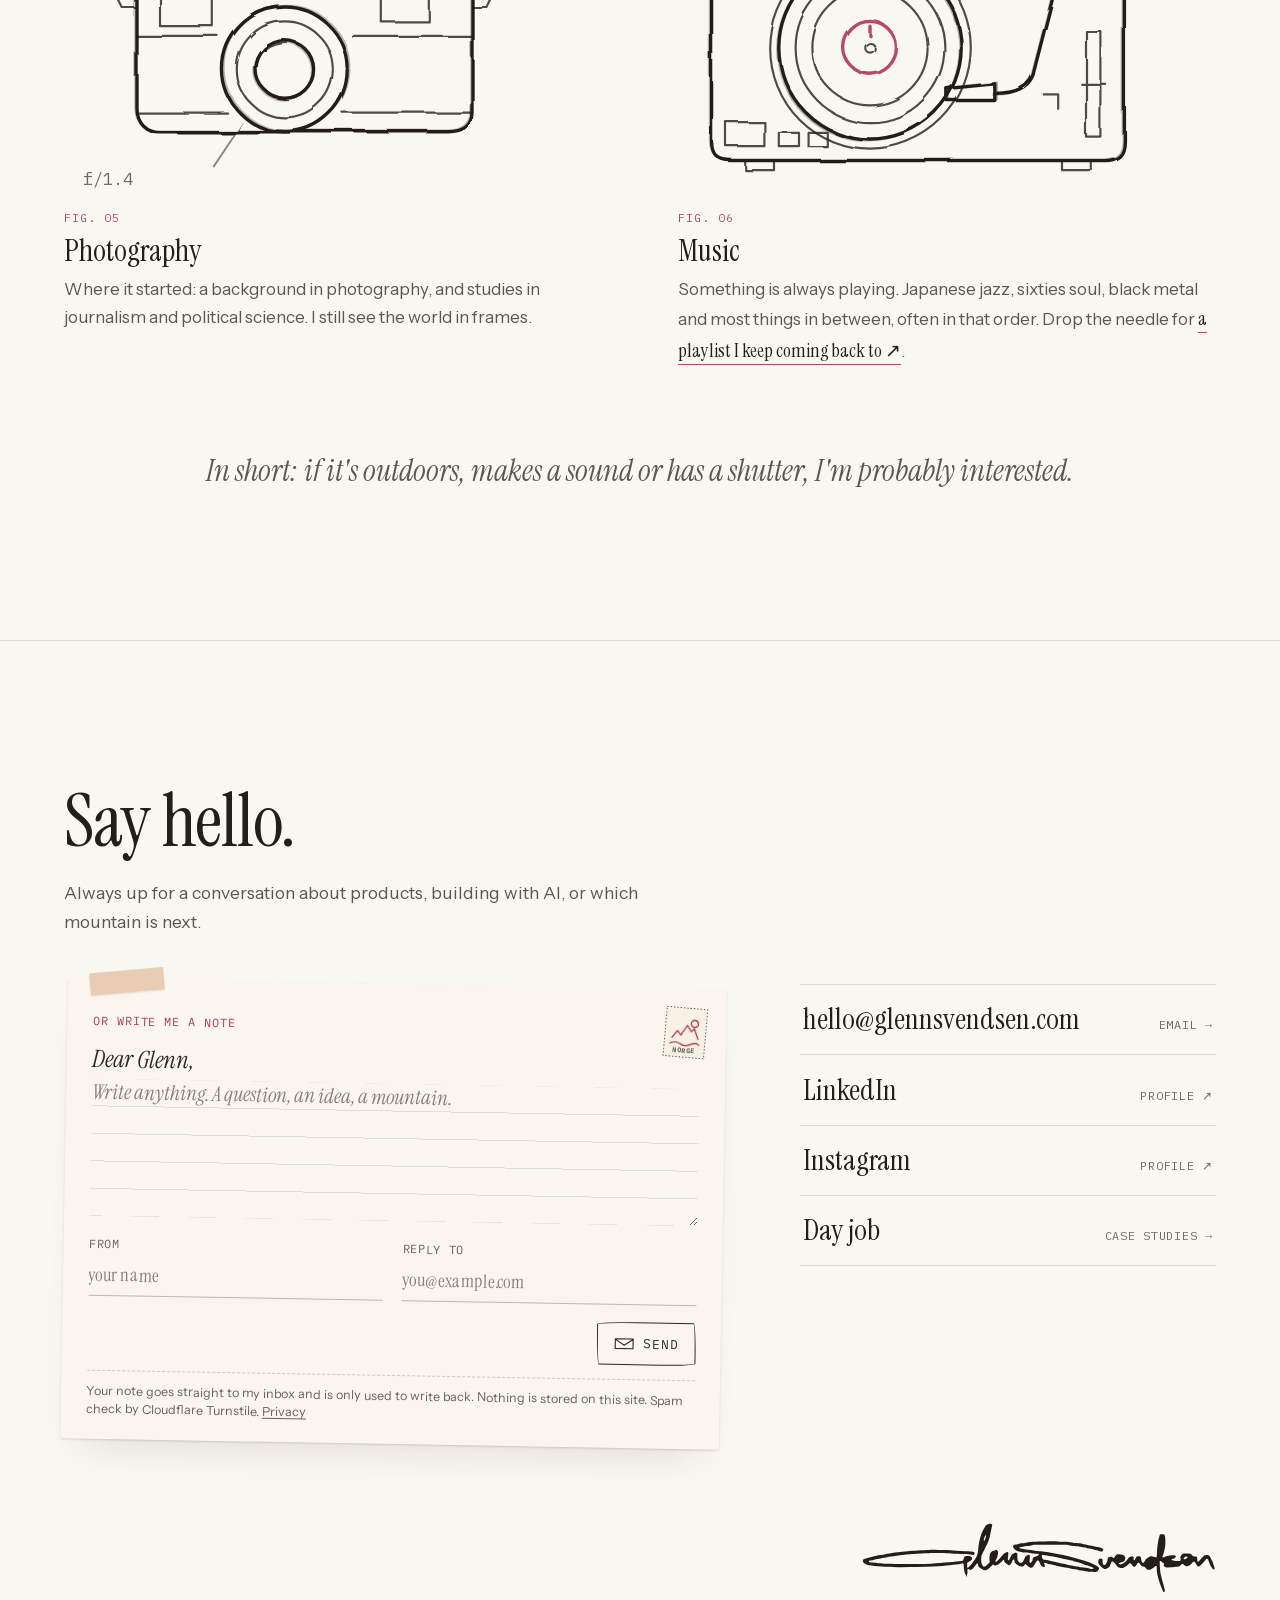
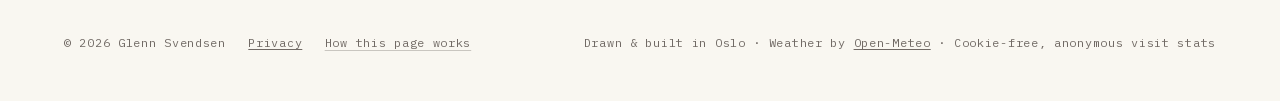
==== commit 40b10cd5: "Skyline: the ferry passes in front of the sailboat The sailboat was drawn after the ferry, and as an" ====
--- a/index.html
+++ b/index.html
@@ -491,6 +491,7 @@
         <path class="ice-line ice-2 skate" d="M120 222 C200 214, 280 226, 360 216 C420 210, 470 220, 520 212"/>
         </g>
         <g class="layer layer--near life life--ferry">
+        <g transform="translate(790 208)"><g class="sailboat"><path d="M-20 0 C-12 8, 12 8, 22 0 Z M0 0 L0 -30 M0 -28 L16 -4 L0 -4 Z"/></g></g>
         <g class="ferry"><g transform="translate(0 212)"><path d="M0 0 L46 0 L41 7 L5 7 Z M10 0 L10 -6 L36 -6 L36 0 M14 -3 L16 -3 M20 -3 L22 -3 M26 -3 L28 -3 M26 -6 L26 -11 L31 -11 L31 -6"/><path class="ferry-lit" d="M13 -4.5 h4 v3 h-4 Z M19 -4.5 h4 v3 h-4 Z M25 -4.5 h4 v3 h-4 Z M27.4 -13.2 h2.2 v2.2 h-2.2 Z"/></g></g>
         </g>
         <g class="layer layer--near ink">
@@ -528,7 +529,6 @@
         <g class="layer layer--near wx-ripple"><ellipse cx="341" cy="248" rx="8.7" ry="1.4" style="--d:-2.03s"/><ellipse cx="491" cy="206" rx="6.0" ry="1.4" style="--d:-0.88s"/><ellipse cx="798" cy="234" rx="7.5" ry="1.4" style="--d:-0.96s"/><ellipse cx="719" cy="226" rx="7.0" ry="1.4" style="--d:-1.00s"/><ellipse cx="567" cy="222" rx="7.1" ry="1.4" style="--d:-1.77s"/><ellipse cx="705" cy="220" rx="8.7" ry="1.4" style="--d:-1.02s"/><ellipse cx="511" cy="222" rx="6.4" ry="1.4" style="--d:-2.01s"/><ellipse cx="696" cy="237" rx="6.3" ry="1.4" style="--d:-2.05s"/><ellipse cx="345" cy="213" rx="7.6" ry="1.4" style="--d:-1.80s"/><ellipse cx="915" cy="221" rx="5.6" ry="1.4" style="--d:-1.87s"/><ellipse cx="639" cy="236" rx="6.3" ry="1.4" style="--d:-0.90s"/><ellipse cx="919" cy="244" rx="6.8" ry="1.4" style="--d:-0.09s"/><ellipse cx="974" cy="209" rx="7.4" ry="1.4" style="--d:-2.18s"/><ellipse cx="874" cy="204" rx="5.6" ry="1.4" style="--d:-2.33s"/><ellipse cx="746" cy="209" rx="8.9" ry="1.4" style="--d:-2.29s"/><ellipse cx="445" cy="215" rx="6.4" ry="1.4" style="--d:-2.13s"/><ellipse cx="443" cy="214" rx="7.1" ry="1.4" style="--d:-0.74s"/><ellipse cx="306" cy="227" rx="8.7" ry="1.4" style="--d:-0.41s"/>
         </g>
         <g class="layer layer--near life">
-        <g transform="translate(790 208)"><g class="sailboat"><path d="M-20 0 C-12 8, 12 8, 22 0 Z M0 0 L0 -30 M0 -28 L16 -4 L0 -4 Z"/></g></g>
         <g class="gulls"><path d="M0 1 C2 -2.5, 6 -4, 10 0 C14 -4, 18 -2.5, 20 1" transform="translate(380 56)"><animate attributeName="d" values="M0 1 C2 -2.5, 6 -4, 10 0 C14 -4, 18 -2.5, 20 1;M1.5 -6 C3.5 -5, 7.5 -3, 10 0 C12.5 -3, 16.5 -5, 18.5 -6;M1 4 C2.5 0, 6.5 -2, 10 0 C13.5 -2, 17.5 0, 19 4;M1.5 -6 C3.5 -5, 7.5 -3, 10 0 C12.5 -3, 16.5 -5, 18.5 -6;M1 4 C2.5 0, 6.5 -2, 10 0 C13.5 -2, 17.5 0, 19 4;M1.5 -6 C3.5 -5, 7.5 -3, 10 0 C12.5 -3, 16.5 -5, 18.5 -6;M1 4 C2.5 0, 6.5 -2, 10 0 C13.5 -2, 17.5 0, 19 4;M0 1 C2 -2.5, 6 -4, 10 0 C14 -4, 18 -2.5, 20 1;M0 1.6 C2 -2, 6 -3.6, 10 0 C14 -3.6, 18 -2, 20 1.6;M0 1 C2 -2.5, 6 -4, 10 0 C14 -4, 18 -2.5, 20 1" dur="5s" begin="0s" repeatCount="indefinite" calcMode="spline" keyTimes="0;0.06;0.16;0.25;0.35;0.44;0.54;0.64;0.82;1" keySplines=".45 0 .55 1;.45 0 .55 1;.45 0 .55 1;.45 0 .55 1;.45 0 .55 1;.45 0 .55 1;.45 0 .55 1;.45 0 .55 1;.45 0 .55 1"/><animateTransform attributeName="transform" type="translate" additive="sum" values="0 0;0 0.6;0 -0.8;0 0.6;0 -0.8;0 0.6;0 -0.8;0 0;0 0.3;0 0" dur="5s" begin="0s" repeatCount="indefinite" calcMode="spline" keyTimes="0;0.06;0.16;0.25;0.35;0.44;0.54;0.64;0.82;1" keySplines=".45 0 .55 1;.45 0 .55 1;.45 0 .55 1;.45 0 .55 1;.45 0 .55 1;.45 0 .55 1;.45 0 .55 1;.45 0 .55 1;.45 0 .55 1"/></path><path d="M0 0.7 C1.4 -1.75, 4.2 -2.8, 7 0 C9.8 -2.8, 12.6 -1.75, 14 0.7" transform="translate(410 46)"><animate attributeName="d" values="M0 0.7 C1.4 -1.75, 4.2 -2.8, 7 0 C9.8 -2.8, 12.6 -1.75, 14 0.7;M1.05 -4.2 C2.45 -3.5, 5.25 -2.1, 7 0 C8.75 -2.1, 11.55 -3.5, 12.95 -4.2;M0.7 2.8 C1.75 0, 4.55 -1.4, 7 0 C9.45 -1.4, 12.25 0, 13.3 2.8;M1.05 -4.2 C2.45 -3.5, 5.25 -2.1, 7 0 C8.75 -2.1, 11.55 -3.5, 12.95 -4.2;M0.7 2.8 C1.75 0, 4.55 -1.4, 7 0 C9.45 -1.4, 12.25 0, 13.3 2.8;M1.05 -4.2 C2.45 -3.5, 5.25 -2.1, 7 0 C8.75 -2.1, 11.55 -3.5, 12.95 -4.2;M0.7 2.8 C1.75 0, 4.55 -1.4, 7 0 C9.45 -1.4, 12.25 0, 13.3 2.8;M0 0.7 C1.4 -1.75, 4.2 -2.8, 7 0 C9.8 -2.8, 12.6 -1.75, 14 0.7;M0 1.12 C1.4 -1.4, 4.2 -2.52, 7 0 C9.8 -2.52, 12.6 -1.4, 14 1.12;M0 0.7 C1.4 -1.75, 4.2 -2.8, 7 0 C9.8 -2.8, 12.6 -1.75, 14 0.7" dur="5.8s" begin="-2.1s" repeatCount="indefinite" calcMode="spline" keyTimes="0;0.06;0.16;0.25;0.35;0.44;0.54;0.64;0.82;1" keySplines=".45 0 .55 1;.45 0 .55 1;.45 0 .55 1;.45 0 .55 1;.45 0 .55 1;.45 0 .55 1;.45 0 .55 1;.45 0 .55 1;.45 0 .55 1"/><animateTransform attributeName="transform" type="translate" additive="sum" values="0 0;0 0.42;0 -0.56;0 0.42;0 -0.56;0 0.42;0 -0.56;0 0;0 0.21;0 0" dur="5.8s" begin="-2.1s" repeatCount="indefinite" calcMode="spline" keyTimes="0;0.06;0.16;0.25;0.35;0.44;0.54;0.64;0.82;1" keySplines=".45 0 .55 1;.45 0 .55 1;.45 0 .55 1;.45 0 .55 1;.45 0 .55 1;.45 0 .55 1;.45 0 .55 1;.45 0 .55 1;.45 0 .55 1"/></path></g>
           <g class="glint"><path d="M-14 0h28M-8 7h16M-4 14h8"/></g>
         </g>
--- a/style.css
+++ b/style.css
@@ -1143,3 +1143,96 @@
   .js .signature .sig-ink { opacity: 1 !important; }
   .js .sketch [pathLength] { stroke-dashoffset: 0 !important; }
 }
+
+/* ── THUMBS UP (easter egg, main.js) ──────────
+   A hand-coloured little me: thumbs-up.webp is one strip of 36 frames of a full turn. He slides in from
+   the right while spinning, stops facing you with a thumbs up and a word in a rose bubble, then leaves. */
+.thumbs { position: fixed; z-index: 60; right: clamp(0.5rem, 4vw, 3rem); bottom: -1.2%; width: clamp(110px, 13vw, 160px); aspect-ratio: 2 / 3;
+  pointer-events: none; translate: 150% 0; }
+.thumbs-fig { position: absolute; inset: 0; background: 0 0 / 3600% 100% no-repeat;
+  filter: drop-shadow(0 10px 14px oklch(0.2 0.02 60 / 0.22)); }
+.is-dark .thumbs-fig { filter: drop-shadow(0 0 0.6px oklch(0.96 0.01 85)) drop-shadow(0 0 0.6px oklch(0.96 0.01 85)) drop-shadow(0 10px 16px oklch(0 0 0 / 0.45)); }
+.thumbs-bubble { position: absolute; right: 62%; top: -4%; width: 78%; aspect-ratio: 90 / 64; opacity: 0; scale: 0.6; transform-origin: 85% 100%; }
+.thumbs-bubble svg { width: 100%; height: 100%; overflow: visible; scale: -1 1; fill: oklch(0.99 0.008 85); stroke: var(--accent); stroke-width: 1.6;
+  stroke-linejoin: round; filter: drop-shadow(0 2px 3px oklch(0 0 0 / 0.18)); }
+.thumbs-text { position: absolute; inset: 0 0 20% 0; display: grid; place-items: center; font-family: var(--ff-serif); font-style: italic;
+  font-size: clamp(1.2rem, 2vw, 1.6rem); line-height: 1; color: oklch(0.3 0.012 60); rotate: 4deg; }
+.thumbs.is-in { translate: 0 0; transition: translate 1.1s cubic-bezier(0.2, 0.8, 0.25, 1); }
+.thumbs.is-in .thumbs-fig { animation: thumbs-spin 0.55s steps(36, jump-none) 2; }
+.thumbs.is-in .thumbs-bubble { opacity: 1; scale: 1; transition: opacity 0.25s ease 1.15s, scale 0.45s cubic-bezier(0.3, 1.6, 0.5, 1) 1.15s; }
+.thumbs.is-out { translate: 150% 0; transition: translate 0.9s cubic-bezier(0.6, 0, 0.8, 0.4); }
+.thumbs.is-out .thumbs-fig { animation: thumbs-spin-out 0.55s steps(36, jump-none) 1 0.15s; }   /* own name, so it starts again */
+.thumbs.is-out .thumbs-bubble { opacity: 0; scale: 0.6; transition: opacity 0.2s, scale 0.2s; }
+@keyframes thumbs-spin { from { background-position-x: 0%; } to { background-position-x: 100%; } }
+@keyframes thumbs-spin-out { from { background-position-x: 0%; } to { background-position-x: 100%; } }
+@media (prefers-reduced-motion: reduce) {
+  .thumbs { translate: 0 0; opacity: 0; transition: opacity 0.5s; }
+  .thumbs.is-in { translate: 0 0; opacity: 1; transition: opacity 0.5s; }
+  .thumbs.is-out { translate: 0 0; opacity: 0; transition: opacity 0.5s; }
+  .thumbs .thumbs-fig { animation: none !important; }
+  .thumbs .thumbs-bubble { transition-delay: 0s !important; }
+}
+
+/* ── 404 PAGE (404.html, 404.js) ──────────────
+   "No such fjord or directory": the page sank in the Oslofjord and a little rowing boat fishes for it. The
+   404 lies half sunk, its 0 a life ring (the accent); each cast reels up a sunken tech thing, the last one
+   the page itself. A terminal types out what happened. */
+.lost { width: min(46rem, 100% - 2.5rem); margin: 0 auto; padding: clamp(7rem, 16vh, 10rem) 0 4rem; }
+.lost .title { max-width: 14ch; }
+.lost-scene { margin: 1.6rem -0.5rem 0; }
+.lost-scene svg { width: 100%; height: auto; overflow: visible; display: block; }
+.lost-ink { filter: url(#sketch-rough); fill: none; stroke: var(--ink); stroke-width: 2; stroke-linecap: round; stroke-linejoin: round; }
+.lost-ink .thin { stroke-width: 1.2; stroke-opacity: 0.45; }
+.lost-fill, .lost-ink .ring-body, .lost-ink .ring-hole { fill: var(--paper); }
+.lost-ink .ring-hole { fill: var(--paper); }
+.lost-digit { stroke-width: 7; }
+.lost-ink .ring-body { stroke-width: 3; }
+.lost-ink .ring-band { fill: var(--accent); stroke: none; }
+.lost-ink .ring-rope { stroke-width: 1.4; stroke-dasharray: 3 3; }
+.lost-dot { fill: var(--ink); stroke: none; }
+.lost-label { font-family: var(--ff-mono); font-size: 5.4px; fill: var(--ink); stroke: none; text-anchor: middle; }
+.lost-word, .lost-code { font-family: var(--ff-serif); font-style: italic; font-size: 19px; fill: var(--ink); stroke: none; text-anchor: middle; }
+.lost-code { font-family: var(--ff-mono); font-style: normal; font-size: 15px; }
+.lost-line { stroke-width: 0.9; stroke-opacity: 0.8; }
+.lost-rod { stroke-width: 2.2; }
+.lost-gull { stroke-width: 1.6; }
+.lost-splash path { stroke-width: 1.4; opacity: 0; }
+@media (prefers-reduced-motion: no-preference) {
+  .lost-boat { animation: lost-bob 4.2s ease-in-out infinite; transform-box: fill-box; transform-origin: 50% 90%; }
+  .lost-ring { animation: lost-bob 5.4s ease-in-out -1.3s infinite; transform-box: fill-box; transform-origin: 50% 50%; }
+  .lost-bubbles circle { animation: lost-rise 3.6s ease-in infinite; }
+  .lost-bubbles circle:nth-child(2) { animation-delay: -1.2s; }
+  .lost-bubbles circle:nth-child(3) { animation-delay: -2.1s; animation-duration: 4.4s; }
+  .lost-bubbles circle:nth-child(4) { animation-delay: -0.6s; animation-duration: 3s; }
+  .lost-gull { animation: lost-glide 18s ease-in-out infinite alternate; }
+  .lost-gull--2 { animation-duration: 23s; animation-delay: -6s; }
+  .is-biting .lost-rod { animation: lost-tug 0.22s ease-in-out 3; transform-box: view-box; transform-origin: 140px 172px; }
+  .lost-hook.is-dangling .lost-catch { animation: lost-dangle 2.6s ease-in-out infinite; transform-box: view-box; transform-origin: 0 0; }
+  .lost-splash.is-on path { animation: lost-splash 0.7s ease-out; }
+}
+@keyframes lost-bob { 0%, 100% { translate: 0 0; rotate: -1.5deg; } 50% { translate: 0 2.5px; rotate: 1.5deg; } }
+@keyframes lost-rise { 0% { translate: 0 0; opacity: 0; } 15% { opacity: 0.8; } 100% { translate: 2px -72px; opacity: 0; } }
+@keyframes lost-glide { from { translate: 0 0; } to { translate: 140px -10px; } }
+@keyframes lost-tug { 50% { rotate: 4deg; } }
+@keyframes lost-dangle { 0%, 100% { rotate: -6deg; } 50% { rotate: 6deg; } }
+@keyframes lost-splash { 0% { opacity: 0; translate: 0 6px; } 30% { opacity: 1; } 100% { opacity: 0; translate: 0 -6px; } }
+.lost-play { display: flex; flex-wrap: wrap; align-items: center; gap: 0.8rem 1.4rem; margin-top: 0.4rem; min-height: 3.2rem; }
+.lost-cast { font: inherit; font-family: var(--ff-serif); font-size: 1.3rem; color: var(--ink); background: var(--paper-2, var(--paper));
+  border: 1.5px solid var(--ink); border-radius: 999px 900px 999px 950px; padding: 0.45rem 1.3rem 0.5rem; cursor: pointer;
+  box-shadow: 2px 3px 0 var(--ink); transition: translate 0.15s, box-shadow 0.15s, color 0.2s; touch-action: manipulation; }
+.lost-cast:hover { color: var(--accent); }
+.lost-cast:active { translate: 2px 3px; box-shadow: 0 0 0 var(--ink); }
+.lost-cast:disabled { opacity: 0.55; cursor: progress; }
+.lost-log { flex: 1 1 16rem; color: var(--muted); font-size: 0.86rem; line-height: 1.5; }
+.lost-log a { color: var(--accent); }
+.terminal { margin-top: 2.2rem; padding: 1.1rem 1.3rem 1.2rem; min-height: 11.5rem; white-space: pre-wrap; overflow-wrap: anywhere;
+  font-size: 0.84rem; line-height: 1.65; color: var(--ink); background: color-mix(in oklch, var(--ink) 5%, var(--paper));
+  border: 1px dashed var(--line); border-radius: 4px; rotate: 0.4deg; }
+.terminal .t-out { color: var(--muted); }
+.terminal .t-cmd, .terminal .t-home { color: var(--ink); }
+.terminal a { color: var(--accent); text-decoration: underline; text-underline-offset: 3px; }
+.t-cursor { color: var(--accent); margin-left: 1px; }
+@media (prefers-reduced-motion: no-preference) { .t-cursor { animation: t-blink 1s steps(1) infinite; } }
+@keyframes t-blink { 50% { opacity: 0; } }
+.lost-links { margin-top: 2rem; }
+.lost-hint { margin-top: 1.4rem; color: var(--faint, var(--muted)); font-size: 0.74rem; }
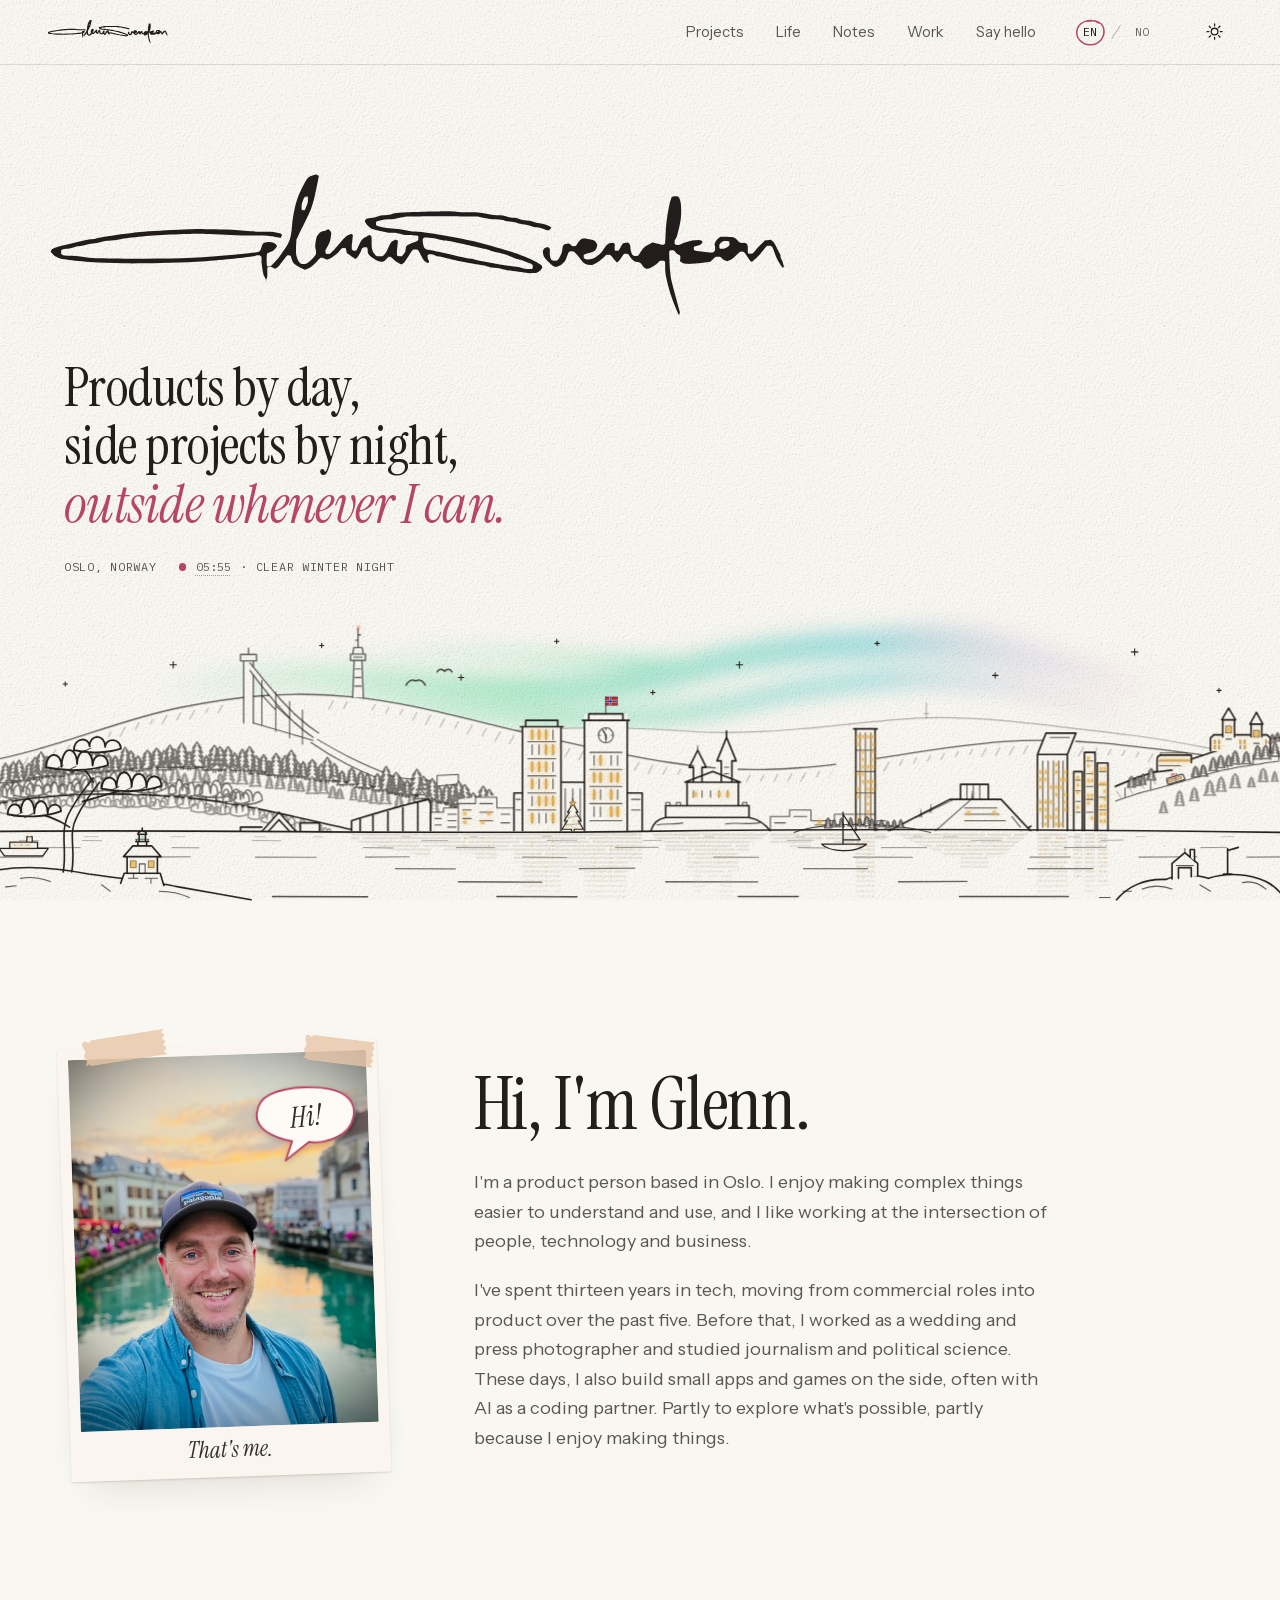
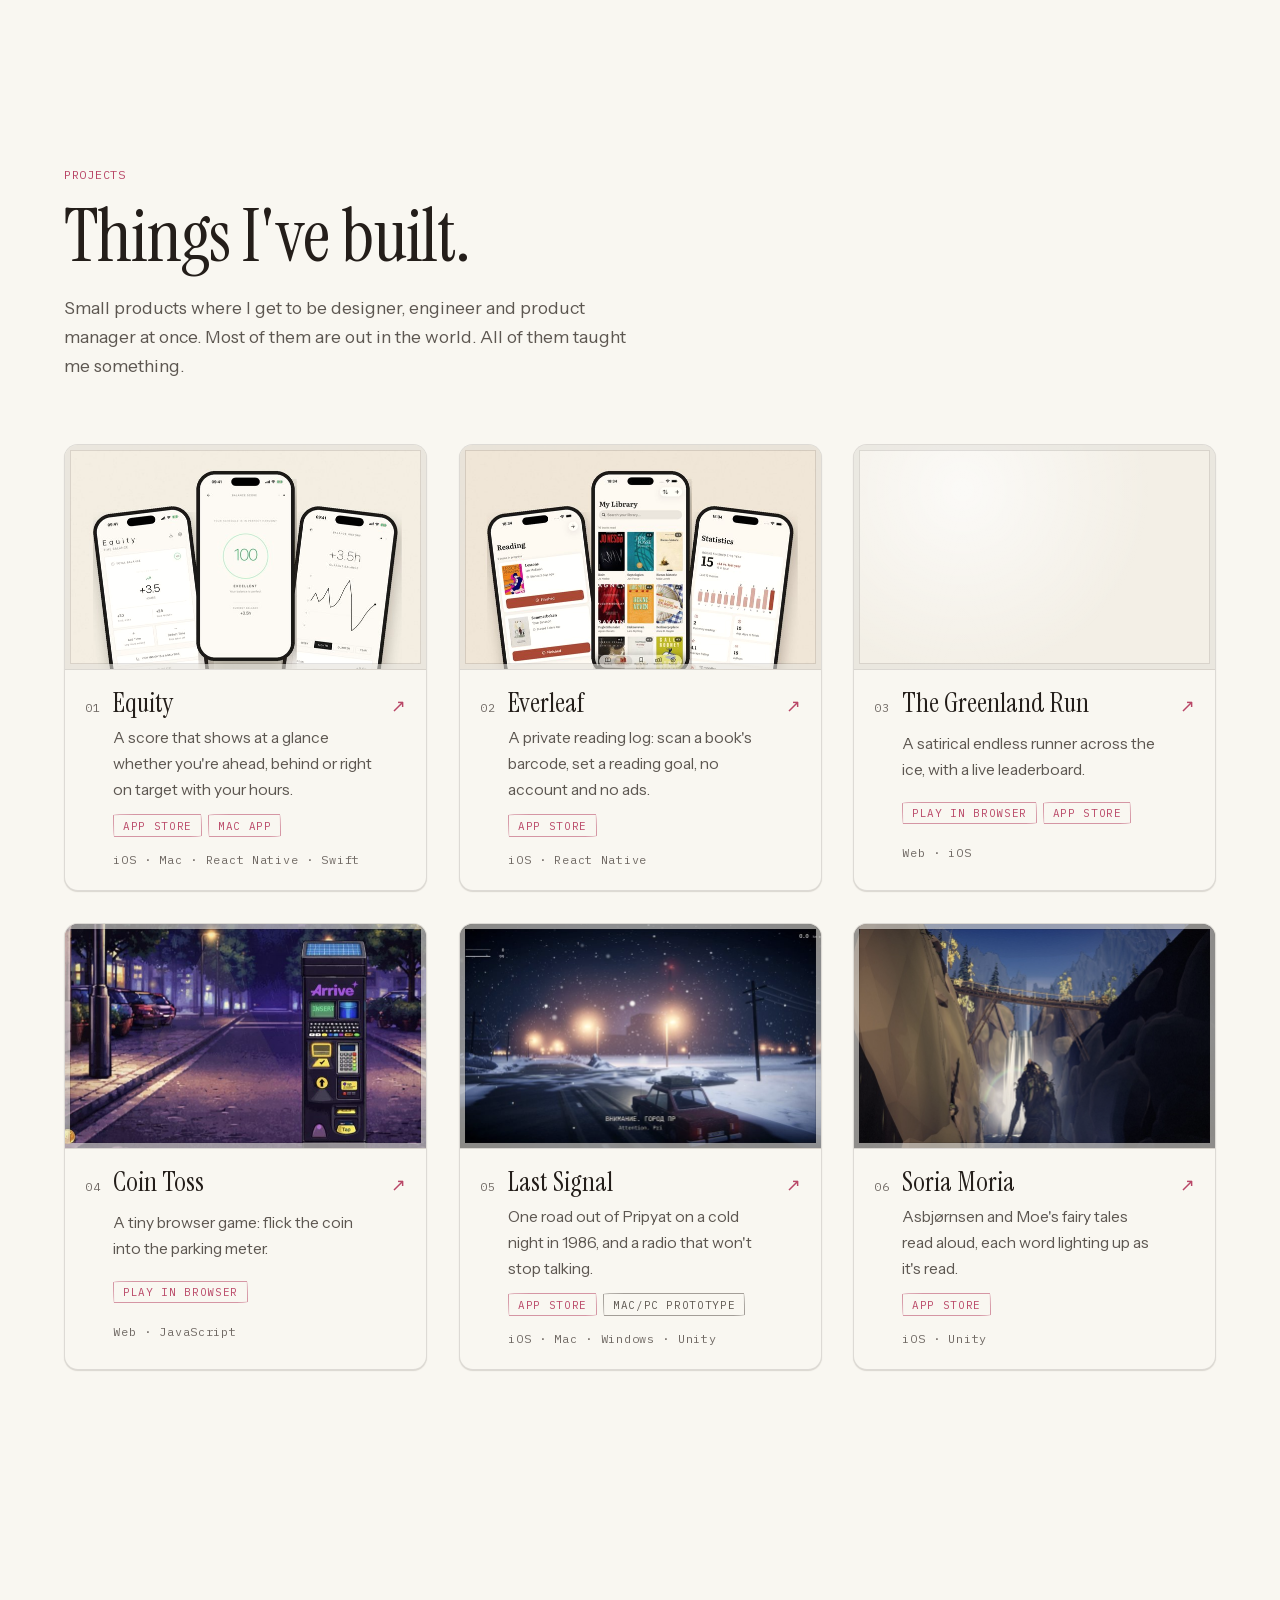
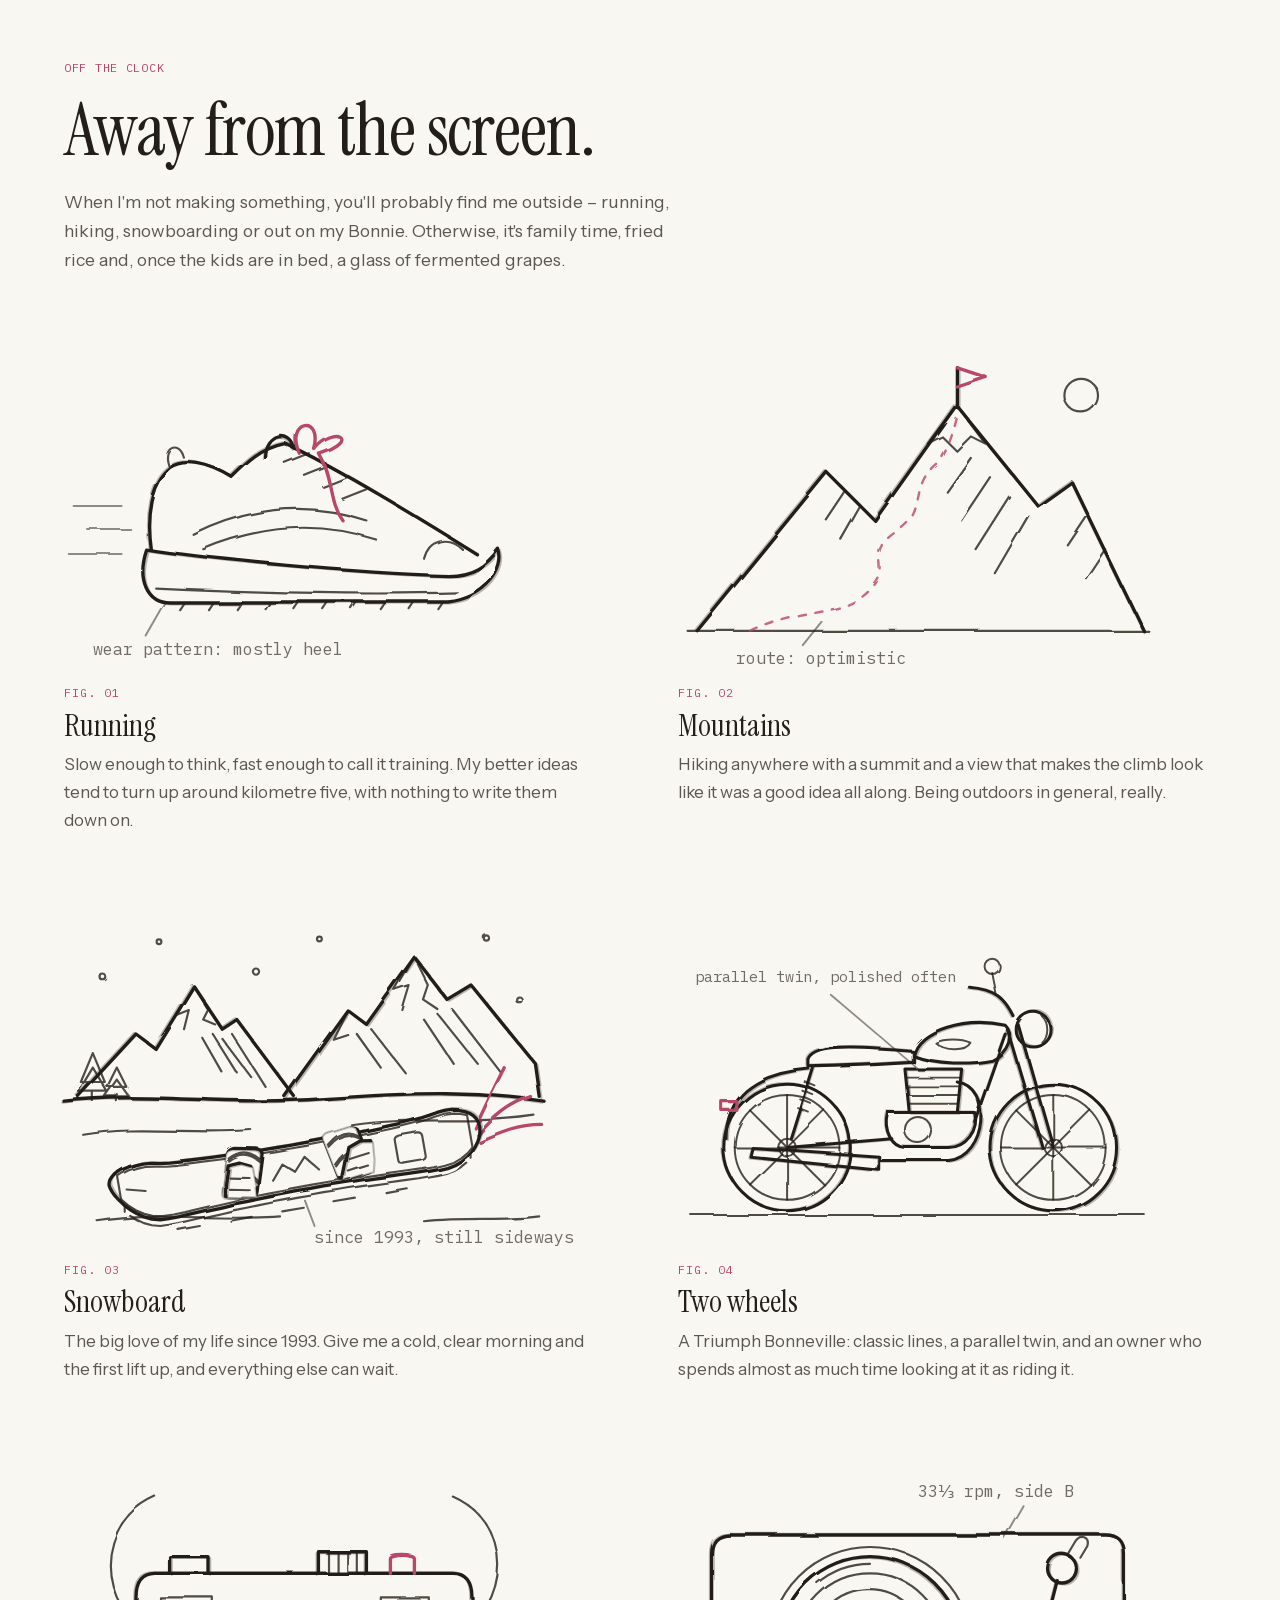
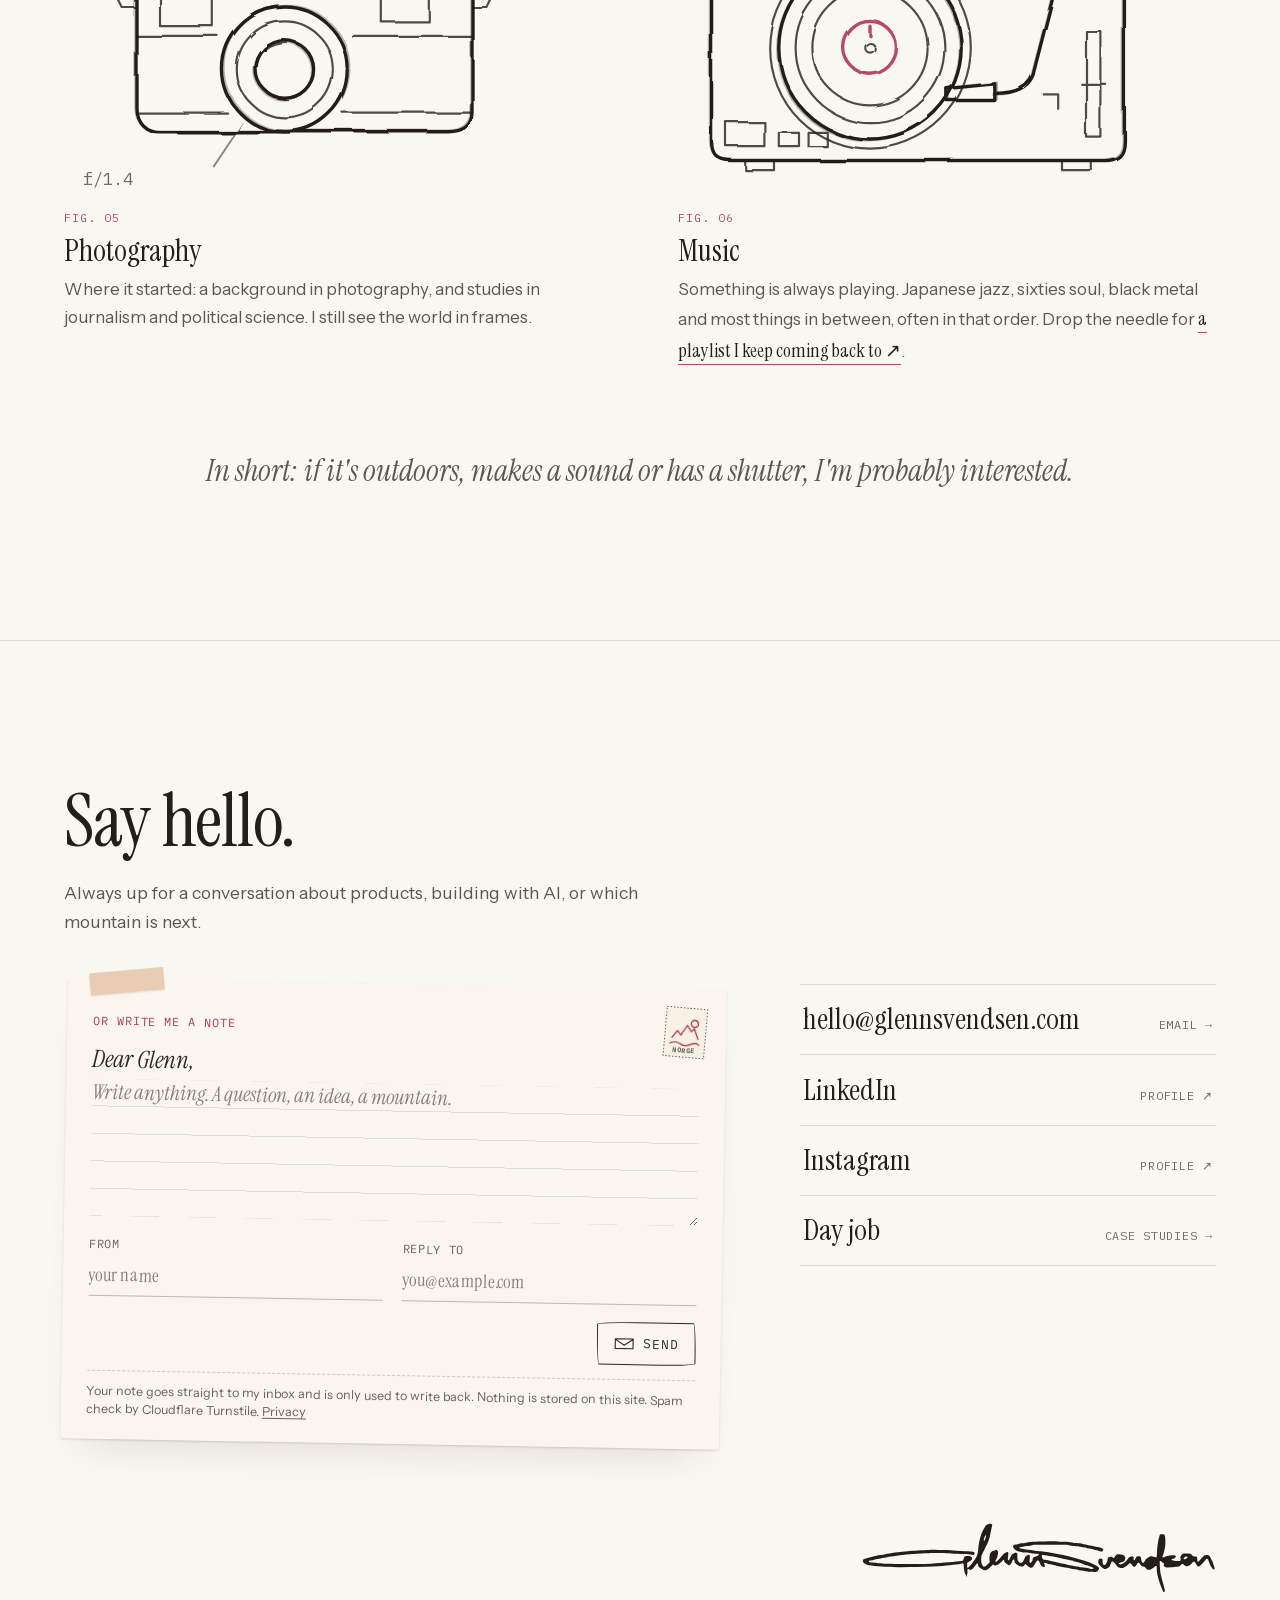
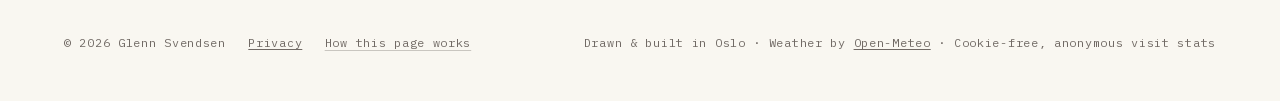
==== commit cf6e0574: "Notes: posts and photos from the phone, a Lately list and a darkroom line A Cloudflare Worker (notes" ====
--- a/index.html
+++ b/index.html
@@ -5,7 +5,7 @@
   <meta name="viewport" content="width=device-width, initial-scale=1.0">
   <!-- Security: only this site and the few services listed may load or receive anything. The sha256 hashes are the
        inline <script>s in the two pages' heads; after editing one, recompute its base64 sha256. -->
-  <meta http-equiv="Content-Security-Policy" content="default-src 'self'; script-src 'self' 'sha256-yETAa+HQqtQmvBLxFQGBuOAbf30+J/77lKGS6Y1eWtA=' 'sha256-2tPLUO/hIjuJ/qs6ytzM7r9Ay+L05j6mlVIJWGcQlOU=' 'sha256-i+FD+CFcGc/PiZoSrGq6wyRT5U0SHGYlWKS6YoaZkyw=' https://static.cloudflareinsights.com https://challenges.cloudflare.com; style-src 'self' 'unsafe-inline'; img-src 'self' data:; font-src 'self'; media-src 'self'; connect-src 'self' https://api.open-meteo.com https://cloudflareinsights.com https://api.glennsvendsen.com http://localhost:8787; frame-src https://challenges.cloudflare.com; form-action https://api.glennsvendsen.com; base-uri 'none'; object-src 'none'">
+  <meta http-equiv="Content-Security-Policy" content="default-src 'self'; script-src 'self' 'sha256-yETAa+HQqtQmvBLxFQGBuOAbf30+J/77lKGS6Y1eWtA=' 'sha256-2tPLUO/hIjuJ/qs6ytzM7r9Ay+L05j6mlVIJWGcQlOU=' 'sha256-i+FD+CFcGc/PiZoSrGq6wyRT5U0SHGYlWKS6YoaZkyw=' https://static.cloudflareinsights.com https://challenges.cloudflare.com; style-src 'self' 'unsafe-inline'; img-src 'self' data: https://notes.glennsvendsen.com http://localhost:8788; font-src 'self'; media-src 'self'; connect-src 'self' https://notes.glennsvendsen.com http://localhost:8788 https://api.open-meteo.com https://cloudflareinsights.com https://api.glennsvendsen.com http://localhost:8787; frame-src https://challenges.cloudflare.com; form-action https://api.glennsvendsen.com; base-uri 'none'; object-src 'none'">
   <meta name="referrer" content="strict-origin-when-cross-origin">
   <script>
     // Before paint: JS flag + saved theme (falls back to the system setting).
@@ -44,6 +44,7 @@
   <link rel="preload" href="fonts/instrument-sans.woff2" as="font" type="font/woff2" crossorigin>
   <link rel="preconnect" href="https://api.open-meteo.com" crossorigin>
   <link rel="stylesheet" href="style.css">
+  <link rel="alternate" type="application/rss+xml" title="Glenn Svendsen — Notes" href="https://notes.glennsvendsen.com/feed.xml">
   <!-- Prerender "Day job" (/work/) as soon as someone shows intent (hover / touch), so it opens instantly. -->
   <script type="speculationrules">
   { "prerender": [{ "where": { "href_matches": "/work/*" }, "eagerness": "moderate" }] }
@@ -103,6 +104,7 @@
     <nav class="top-links" aria-label="Main">
       <a href="#projects" data-i18n="nav.projects">Projects</a>
       <a href="#sketches" data-i18n="nav.sketches">Life</a>
+      <a href="notes/" data-i18n="nav.notes">Notes</a>
       <a href="work/" data-i18n="nav.work" data-umami-event="nav-work">Work</a>
       <a href="#hello" data-i18n="nav.hello">Say hello</a>
       <div class="lang-switch" role="group" aria-label="Language" data-i18n-attr="aria-label:lang" hidden>
@@ -131,6 +133,11 @@
         <span data-i18n="hero.place">Oslo, Norway</span>
         <span class="hero-clock" hidden><button type="button" class="clock-btn" aria-expanded="false" aria-controls="timewarp" data-i18n-attr="title:tw.open" title="Scrub through the day"><time class="clock-time"></time></button> <span class="clock-sky"></span></span>
       </p>
+      <aside class="lately" aria-labelledby="lately-title" hidden>
+        <h2 class="lately-title" id="lately-title" data-i18n="lately.title">Lately</h2>
+        <ul class="lately-list"></ul>
+        <a class="lately-all mono" href="notes/" data-i18n="lately.all">All notes →</a>
+      </aside>
       <div class="timewarp mono" id="timewarp" hidden>
         <label for="tw-range" data-i18n="tw.label">Scrub through the day</label>
         <input id="tw-range" type="range" min="0" max="23.75" step="0.25" value="12">
@@ -932,5 +939,6 @@
   <script src="i18n.js" defer></script>
   <script src="astro.js" defer></script>
   <script src="main.js" defer></script>
+  <script src="notes.js" defer></script>
 </body>
 </html>
--- a/style.css
+++ b/style.css
@@ -1236,3 +1236,123 @@
 @keyframes t-blink { 50% { opacity: 0; } }
 .lost-links { margin-top: 2rem; }
 .lost-hint { margin-top: 1.4rem; color: var(--faint, var(--muted)); font-size: 0.74rem; }
+
+/* ══ NOTES ════════════════════════════════════════════════════════════════════
+   Posts from the notes Worker (notes.js): "Lately" in the hero, the notebook on /notes/ and the darkroom line. */
+
+/* Lately: a handwritten list at the top right of the hero, written in after the signature. */
+.lately { margin-top: 1.6rem; max-width: 19rem; }
+.lately-title { font-family: var(--ff-serif); font-style: italic; font-weight: 400; font-size: 1.5rem; line-height: 1; margin-bottom: 0.5rem; }
+.lately-list { list-style: none; padding: 0; margin: 0; display: grid; gap: 0.35rem; }
+.lately-list a { display: grid; grid-template-columns: 0.9rem 1fr auto; gap: 0.5rem; align-items: baseline; color: var(--ink); text-decoration: none; }
+.lately-bullet { width: 0.8rem; height: 0.8rem; align-self: center; fill: none; stroke: var(--ink); stroke-width: 1.4; stroke-linecap: round; filter: url(#sketch-rough); }
+.lately .is-new .lately-bullet { stroke: var(--accent); fill: var(--accent); fill-opacity: 0.25; }
+.lately-text { position: relative; font-family: var(--ff-serif); font-size: 1.15rem; line-height: 1.3; }
+.lately-list time { color: var(--muted); font-size: 0.72rem; white-space: nowrap; }
+.lately-under { position: absolute; left: 0; bottom: -0.2rem; width: 100%; height: 0.4rem; fill: none; stroke: var(--accent); stroke-width: 1.5; stroke-linecap: round; overflow: visible; }
+.lately-under path { stroke-dasharray: 1 2; stroke-dashoffset: 1.01; transition: stroke-dashoffset 0.45s var(--ease); }
+.lately-list a:is(:hover, :focus-visible) .lately-under path { stroke-dashoffset: 0; }
+.lately-all { display: inline-block; margin-top: 0.7rem; color: var(--muted); text-decoration: none; text-transform: uppercase; }
+.lately-all:hover { color: var(--accent); }
+/* Written in, line after line: the bullet draws, then the words appear left to right. */
+.lately-bullet path { stroke-dasharray: 1 2; stroke-dashoffset: 0; }
+.lately:not(.no-anim) .lately-title, .lately:not(.no-anim) .lately-all { transition: opacity 0.6s var(--ease); }
+.lately:not(.is-in) .lately-title, .lately:not(.is-in) .lately-all { opacity: 0; }
+.lately:not(.is-in) .lately-bullet path { stroke-dashoffset: 1.01; }
+.lately:not(.is-in) .lately-text, .lately:not(.is-in) .lately-list time { clip-path: inset(0 100% 0 0); }
+.lately:not(.no-anim) .lately-bullet path { transition: stroke-dashoffset 0.35s calc(0.25s + var(--i, 0) * 0.55s) var(--ease); }
+.lately:not(.no-anim) :is(.lately-text, .lately-list time) { transition: clip-path 0.7s calc(0.45s + var(--i, 0) * 0.55s) cubic-bezier(0.45, 0.05, 0.4, 1); }
+.lately:not(.no-anim) .lately-all { transition-delay: 2s; }
+@media (min-width: 900px) {
+  .lately { position: absolute; bottom: 0; right: 0; margin-top: 0; }
+}
+/* Phones: one line under the hero text, so it doesn't compete with the skyline. */
+@media (max-width: 899px) {
+  .lately { display: flex; gap: 0.5rem; align-items: baseline; max-width: none; margin-top: 1rem; }
+  .lately[hidden] { display: none; }
+  .lately-title { font-size: 1.1rem; margin: 0; white-space: nowrap; }
+  .lately-title::after { content: ':'; }
+  .lately-list li:not(:first-child), .lately-list time, .lately-all { display: none; }
+  .lately-list a { grid-template-columns: 0.8rem 1fr; }
+  .lately-text::after { content: ' →'; color: var(--accent); }
+}
+
+/* The notebook */
+.notebook { padding-top: clamp(2rem, 5vw, 3.5rem); }
+.notebook-list { display: grid; gap: clamp(2.5rem, 6vw, 4rem); }
+.entry:not(.entry--note) > :not(.darkroom) { max-width: 46rem; }
+.notebook-back { display: inline-block; margin-bottom: 2rem; color: var(--muted); text-decoration: none; text-transform: uppercase; }
+.notebook-back[hidden] { display: none; }
+.notebook-back:hover, .notebook-rss a:hover { color: var(--accent); }
+.notebook-status { color: var(--muted); text-transform: uppercase; }
+.notebook-more { margin-top: 3rem; border: 1px solid var(--ink); border-radius: 999px; padding: 0.6rem 1.3rem; background: none; color: var(--ink); cursor: pointer; text-transform: uppercase; }
+.notebook-more:hover { border-color: var(--accent); color: var(--accent); }
+.notebook-rss { margin-top: 2.5rem; text-transform: uppercase; }
+.notebook-rss a { color: var(--muted); text-decoration: none; }
+.entry { scroll-margin-top: 6rem; min-width: 0; }
+.entry-meta { display: flex; flex-wrap: wrap; gap: 0.3rem 1rem; align-items: baseline; color: var(--muted); text-transform: uppercase; margin-bottom: 0.8rem; }
+.entry-meta time { color: var(--ink); border: 1px solid currentColor; border-radius: 3px; padding: 0.1rem 0.45rem; rotate: -1.5deg; }
+.entry.is-new .entry-meta time { color: var(--accent); }
+.entry-lang { font-style: italic; }
+.entry-link, .entry-share { color: var(--muted); text-decoration: none; background: none; border: 0; padding: 0; font: inherit; text-transform: inherit; cursor: pointer; }
+.entry-link:hover, .entry-share:hover { color: var(--accent); }
+.entry-title { font-family: var(--ff-serif); font-weight: 400; font-size: clamp(1.9rem, 4.5vw, 2.6rem); line-height: 1.1; margin-bottom: 0.9rem; text-wrap: balance; }
+.entry-body { font-size: 1.1rem; line-height: 1.7; max-width: 38rem; }
+.entry-body p + p { margin-top: 1em; }
+.entry-body a { color: inherit; text-decoration-color: var(--accent); text-underline-offset: 0.2em; }
+.entry-body a:hover { color: var(--accent); }
+/* Short notes are taped index cards, like the quotes on /work/. */
+.entry--note { position: relative; max-width: 34rem; padding: 1.8rem 1.7rem 1.5rem; background: oklch(0.975 0.01 85); color: oklch(0.28 0.012 60); border-radius: 3px;
+  box-shadow: 0 1px 2px var(--shadow), 0 20px 34px -22px var(--shadow); rotate: -0.8deg;
+  background-image: repeating-linear-gradient(transparent 0 1.87rem, oklch(0.62 0.07 240 / 0.16) 1.87rem calc(1.87rem + 1px)); background-position: 0 1.6rem; }
+.entry--note:nth-child(even) { rotate: 0.7deg; }
+.entry--note::before { content: ''; position: absolute; top: -0.7rem; left: 50%; width: 5.5rem; height: 1.5rem; translate: -50% 0; rotate: -3deg; background: color-mix(in oklch, var(--accent) 26%, oklch(0.96 0.02 85) 74%); opacity: 0.8; box-shadow: 0 1px 2px var(--shadow); }
+.entry--note .entry-meta time { color: inherit; }
+.entry--note .entry-meta, .entry--note .entry-link, .entry--note .entry-share { color: oklch(0.5 0.012 60); }
+.entry--note .entry-title { font-size: 1.6rem; }
+.entry--note .entry-body { font-family: var(--ff-serif); font-size: 1.28rem; line-height: 1.87rem; }
+.entry--note .entry-body p + p { margin-top: 0; }
+
+/* The darkroom: prints hang on a line with drawn pegs. The line is a real horizontal scroller with snap points. */
+/* Full bleed: the line runs edge to edge, the first print starts in line with the text (the .wrap's left edge). */
+.darkroom { --bleed: max(var(--gutter), (100vw - var(--wrap)) / 2); position: relative; margin-top: 1.6rem; margin-inline: calc(50% - 50vw); }
+.entry--note .darkroom { margin-inline: -1.7rem; }
+.dr-track { --swing: 0deg; display: flex; gap: clamp(1.2rem, 4vw, 2.4rem); overflow-x: auto; scroll-snap-type: x mandatory; scrollbar-width: none;
+  list-style: none; margin: 0; padding: 1.2rem var(--bleed) 1.6rem; scroll-padding-inline: var(--bleed); overscroll-behavior-x: contain; }
+.dr-track { mask-image: linear-gradient(to right, transparent, #000 var(--bleed), #000 calc(100% - 5rem), transparent); }
+.dr-track::-webkit-scrollbar { display: none; }
+.dr-track:focus-visible { outline: 1px dashed var(--accent); outline-offset: -4px; }
+.dr-print { position: relative; flex: 0 0 min(72vw, 19rem); scroll-snap-align: start; transform-origin: 50% 0; rotate: calc(var(--swing) * var(--k, 1)); }
+/* The line: a drawn, sagging stroke from this peg to the next (and in from the left edge before the first). */
+.dr-rope { position: absolute; z-index: 1; top: -0.15rem; left: 50%; width: calc(100% + clamp(1.2rem, 4vw, 2.4rem)); height: 1.1rem; overflow: visible; pointer-events: none;
+  fill: none; stroke: var(--ink); stroke-width: 1.3; stroke-linecap: round; opacity: 0.8; }
+.dr-rope--in { left: auto; right: 50%; width: 60vw; }
+.dr-print:last-child .dr-rope:not(.dr-rope--in) { width: 40vw; }
+.peg { position: absolute; z-index: 2; top: -0.8rem; left: 50%; width: 0.9rem; height: 1.9rem; translate: -50% 0; fill: var(--paper); stroke: var(--ink); stroke-width: 1.1; stroke-linecap: round; filter: url(#sketch-rough); }
+.peg-spring { fill: var(--accent); stroke: none; }
+.dr-paper { display: block; width: 100%; padding: 0.55rem 0.55rem 1.4rem; border: 0; margin-top: 0.4rem; background: oklch(0.985 0.005 85); border-radius: 2px; cursor: zoom-in;
+  box-shadow: 0 1px 2px var(--shadow), 0 18px 30px -20px var(--shadow); }
+.dr-paper img { display: block; width: 100%; height: auto; max-height: 26rem; object-fit: cover; background: oklch(0.9 0.01 85);
+  filter: grayscale(0.85) sepia(0.25) contrast(0.7) brightness(1.18) blur(1.5px); transition: filter 1.4s var(--ease); }
+.dr-print.is-developed .dr-paper img { filter: none; }
+.dr-note { margin-top: 0.7rem; font-family: var(--ff-serif); font-style: italic; font-size: 1.05rem; line-height: 1.35; color: var(--muted); text-align: center; text-wrap: balance; }
+.dr-nav { display: flex; justify-content: center; gap: 0.8rem; }
+.dr-btn, .lb-btn { width: 2.6rem; height: 2.6rem; border-radius: 50%; border: 1px solid var(--ink); background: var(--paper); color: var(--ink); font-size: 1.1rem; cursor: pointer; }
+.dr-btn:hover, .lb-btn:hover { border-color: var(--accent); color: var(--accent); }
+.is-dark .dr-paper { background: oklch(0.9 0.01 85); }
+
+/* Big view */
+.lightbox { border: 0; padding: 0; background: transparent; max-width: 100vw; max-height: 100vh; width: 100vw; height: 100vh; }
+.lightbox::backdrop { background: oklch(0.15 0.01 260 / 0.88); }
+.lightbox figure { height: 100%; display: grid; place-content: center; justify-items: center; gap: 0.8rem; padding: 3.5rem 1rem 1.5rem; pointer-events: none; }
+.lightbox img { max-width: min(100%, 1600px); max-height: calc(100vh - 7rem); width: auto; height: auto; object-fit: contain; background: oklch(0.985 0.005 85); padding: 0.5rem; pointer-events: auto; }
+.lightbox figcaption { color: oklch(0.9 0.01 85); text-align: center; text-transform: uppercase; }
+.lb-btn { position: fixed; background: oklch(0.985 0.005 85); color: oklch(0.25 0.01 60); border-color: transparent; }
+.lb-close { top: 1rem; right: 1rem; }
+.lb-prev, .lb-next { top: 50%; translate: 0 -50%; }
+.lb-prev { left: 1rem; } .lb-next { right: 1rem; }
+
+@media (prefers-reduced-motion: reduce) {
+  .dr-print { rotate: none; }
+  .dr-paper img { filter: none; transition: none; }
+}
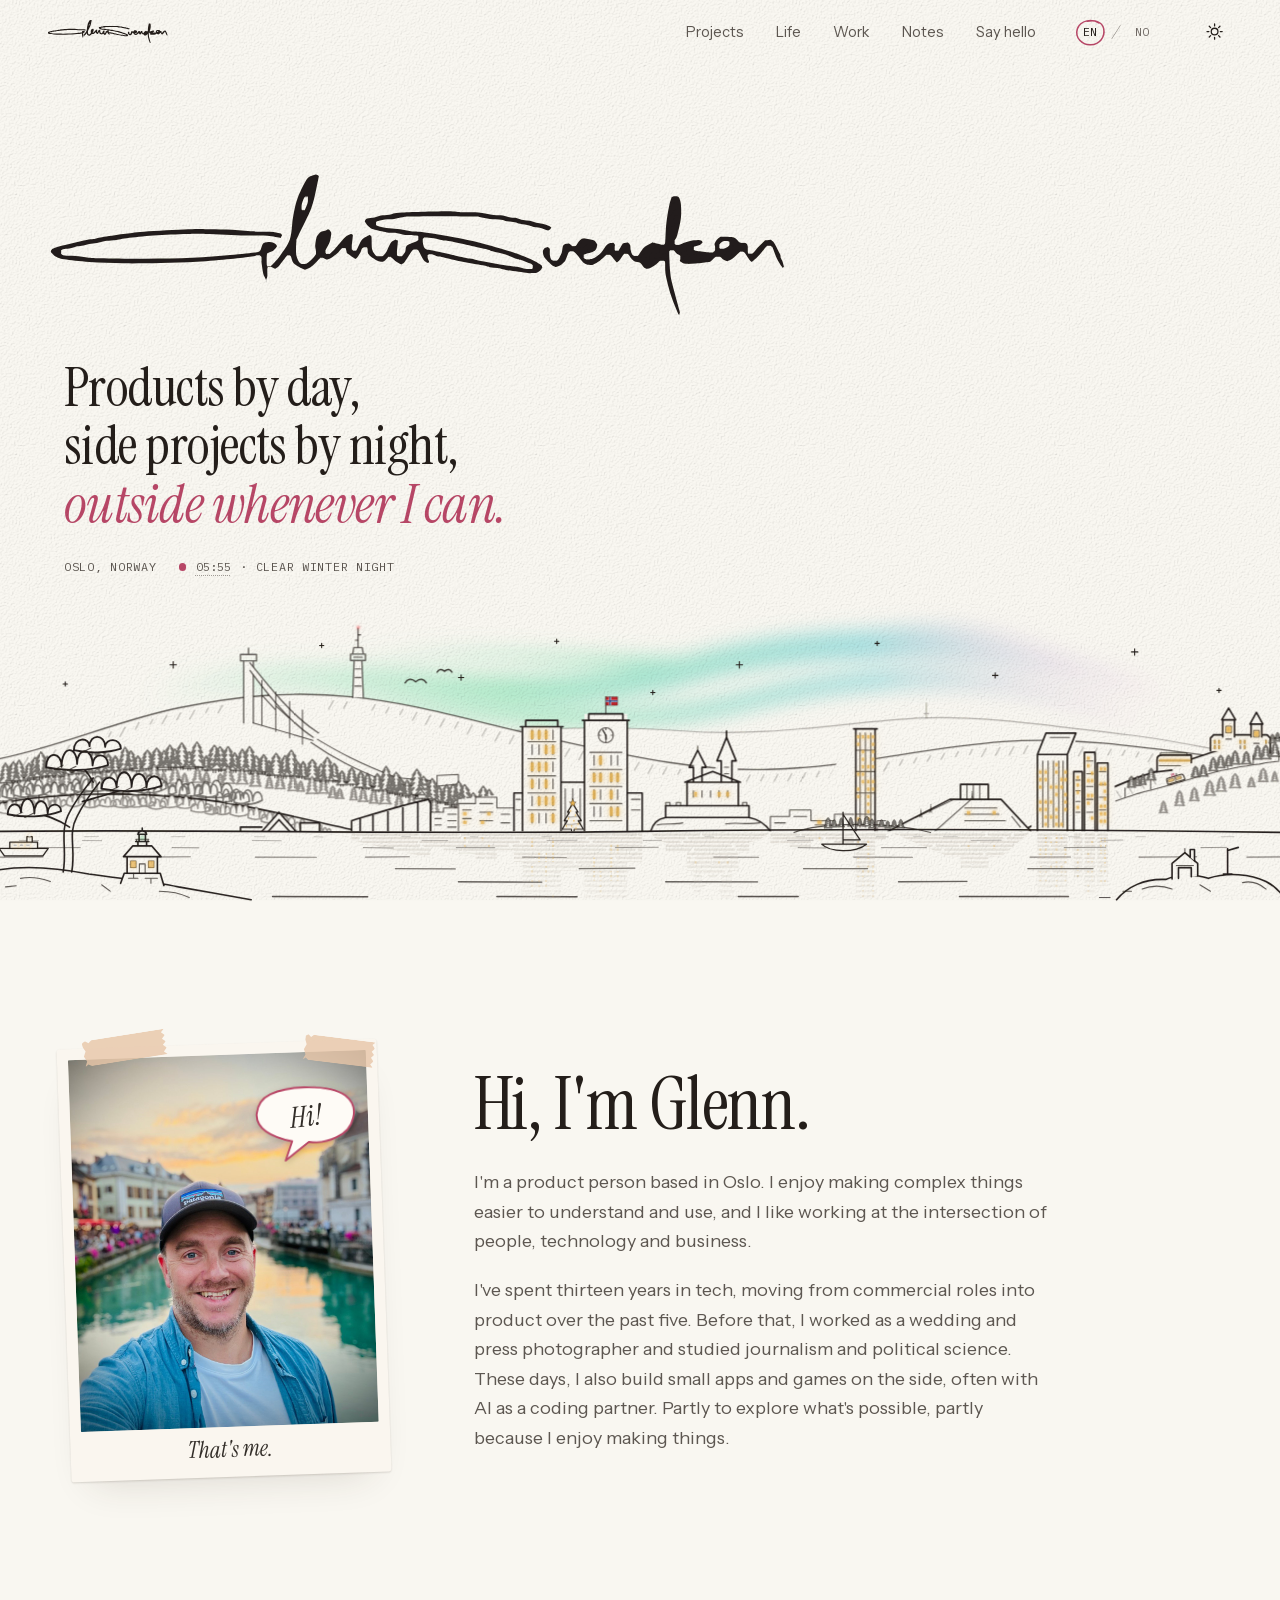
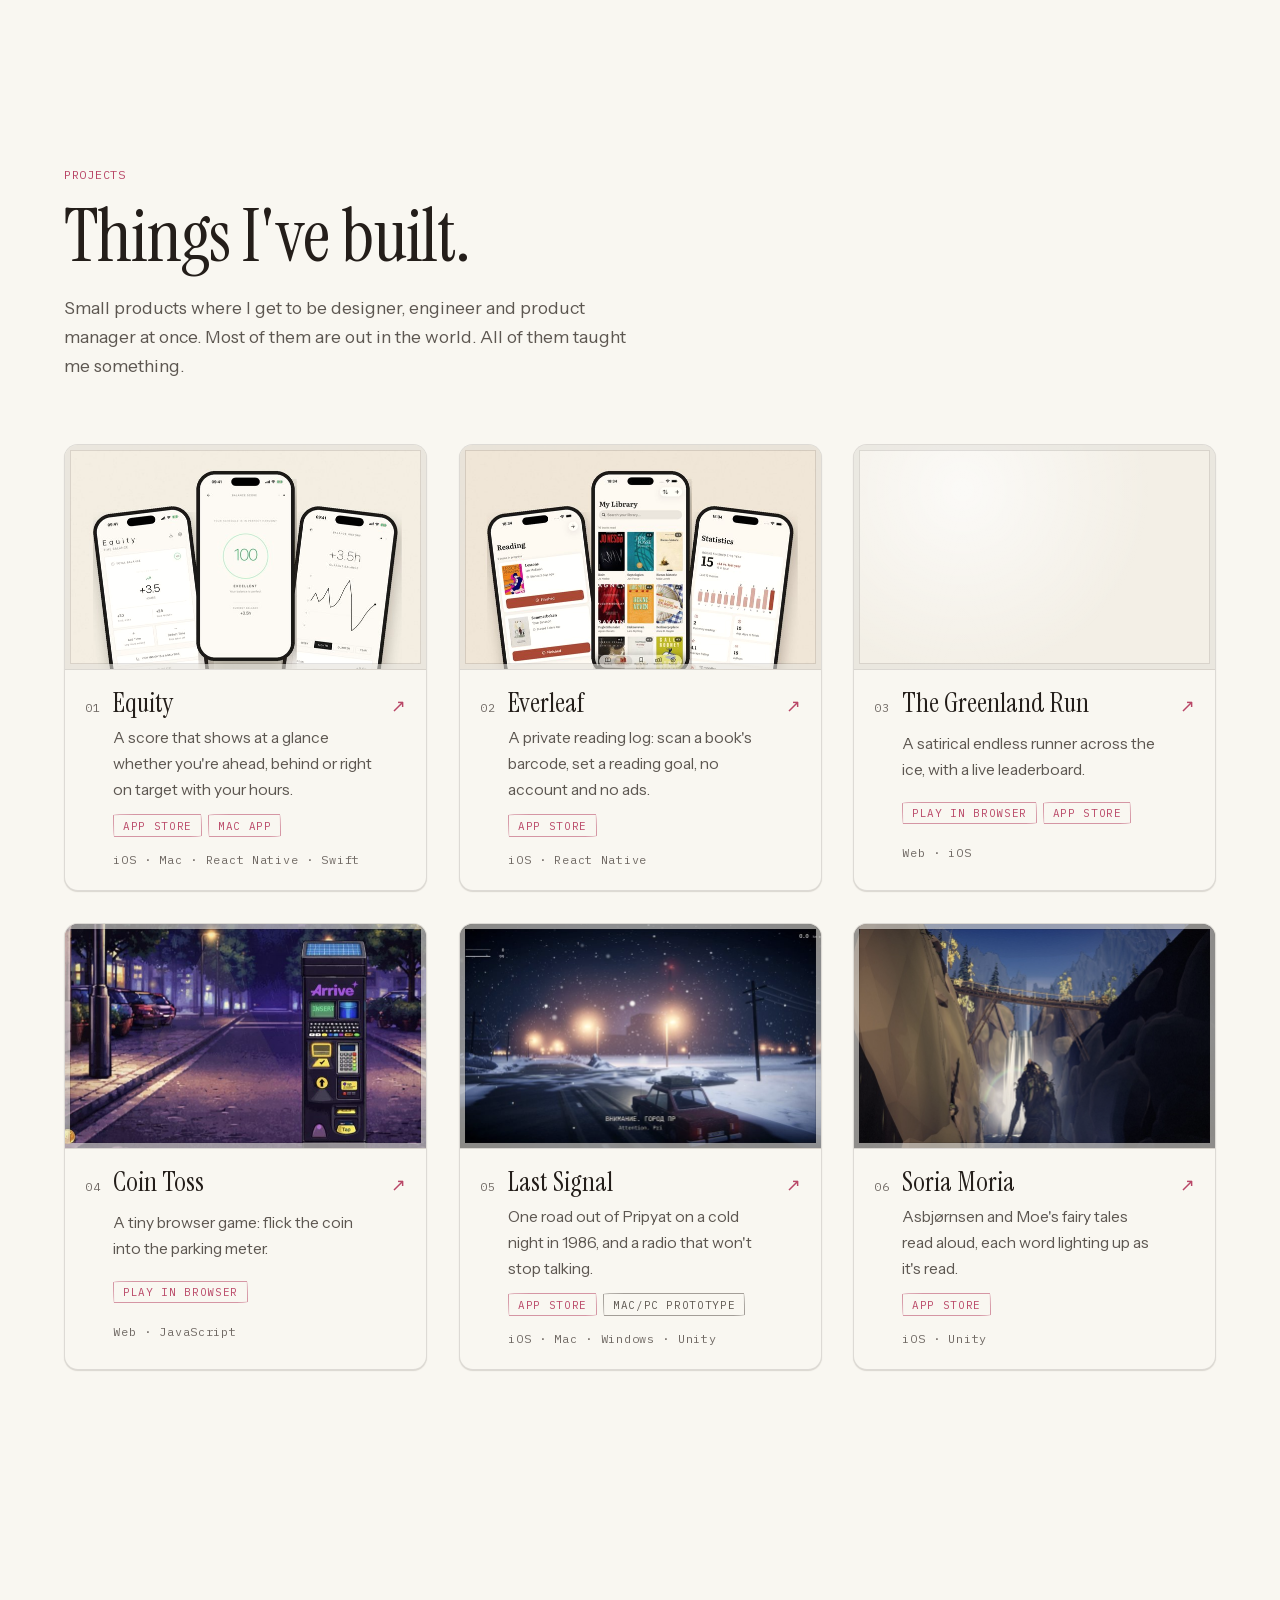
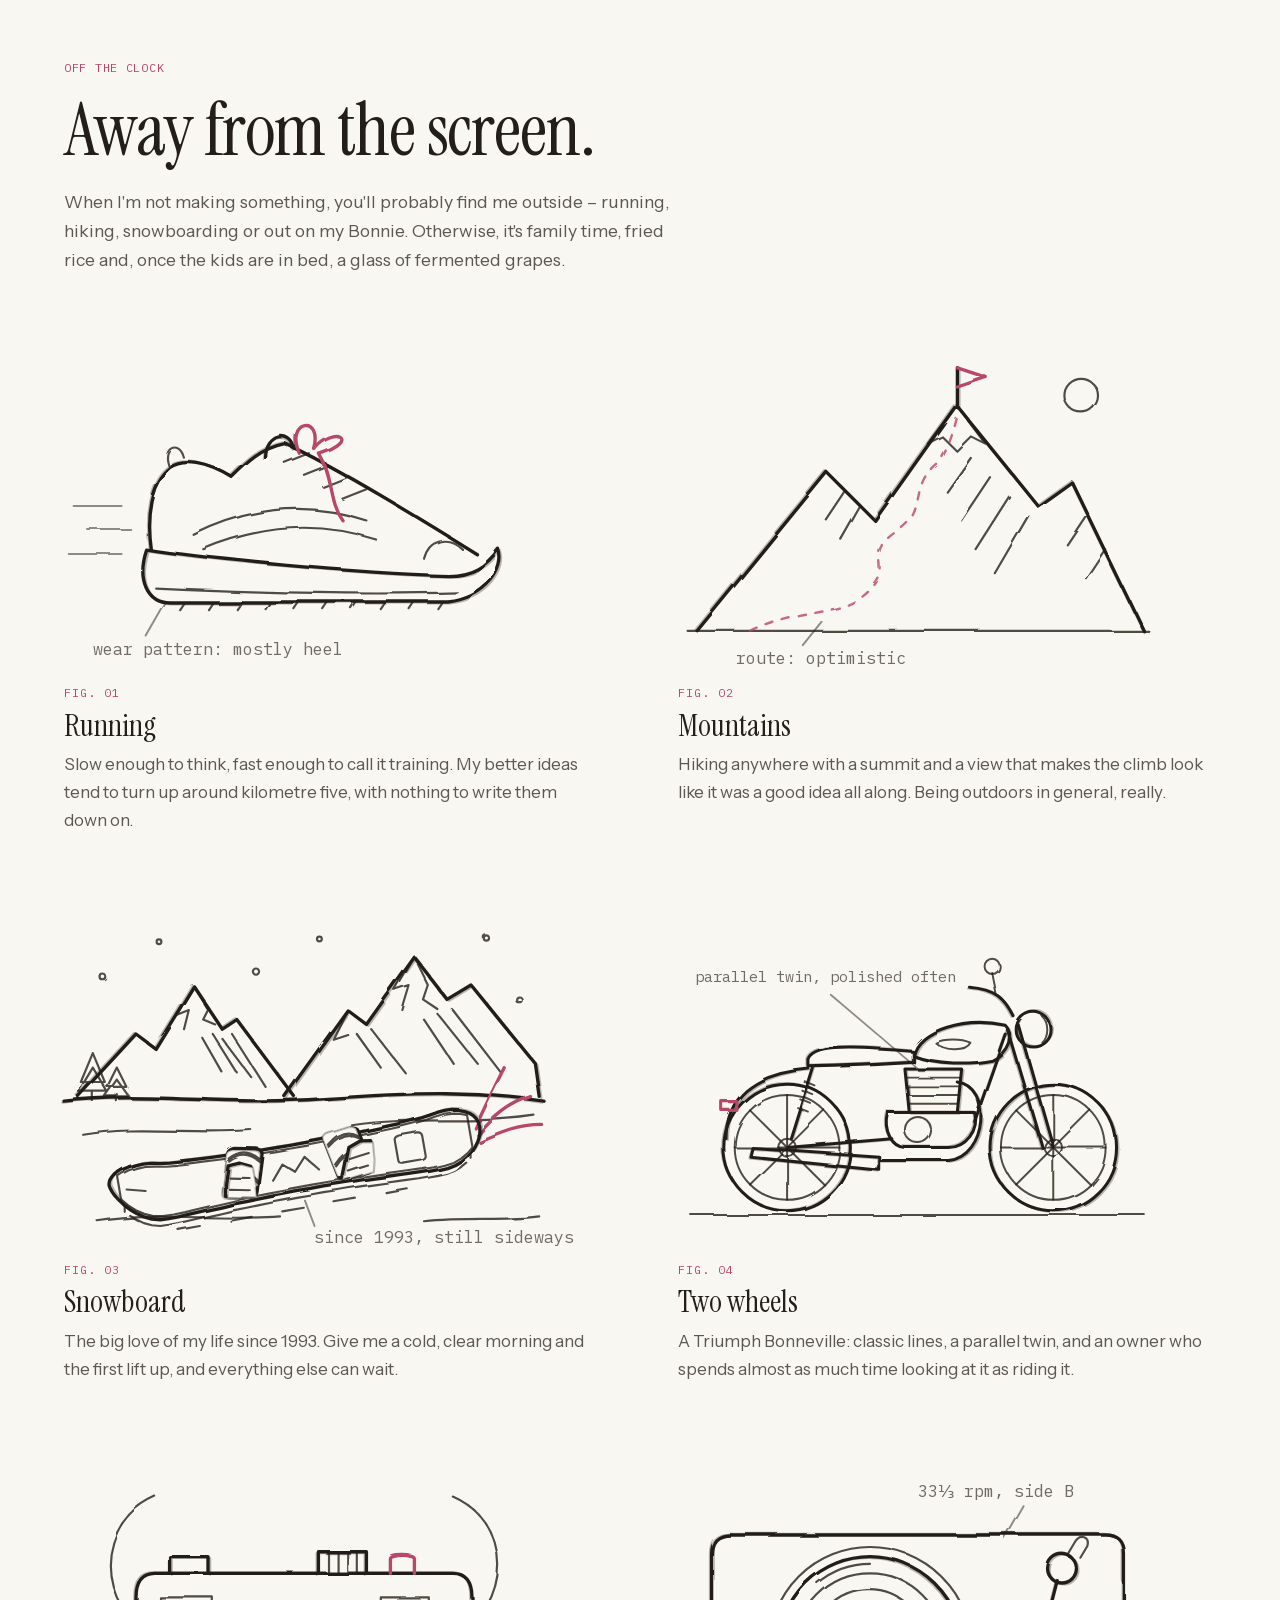
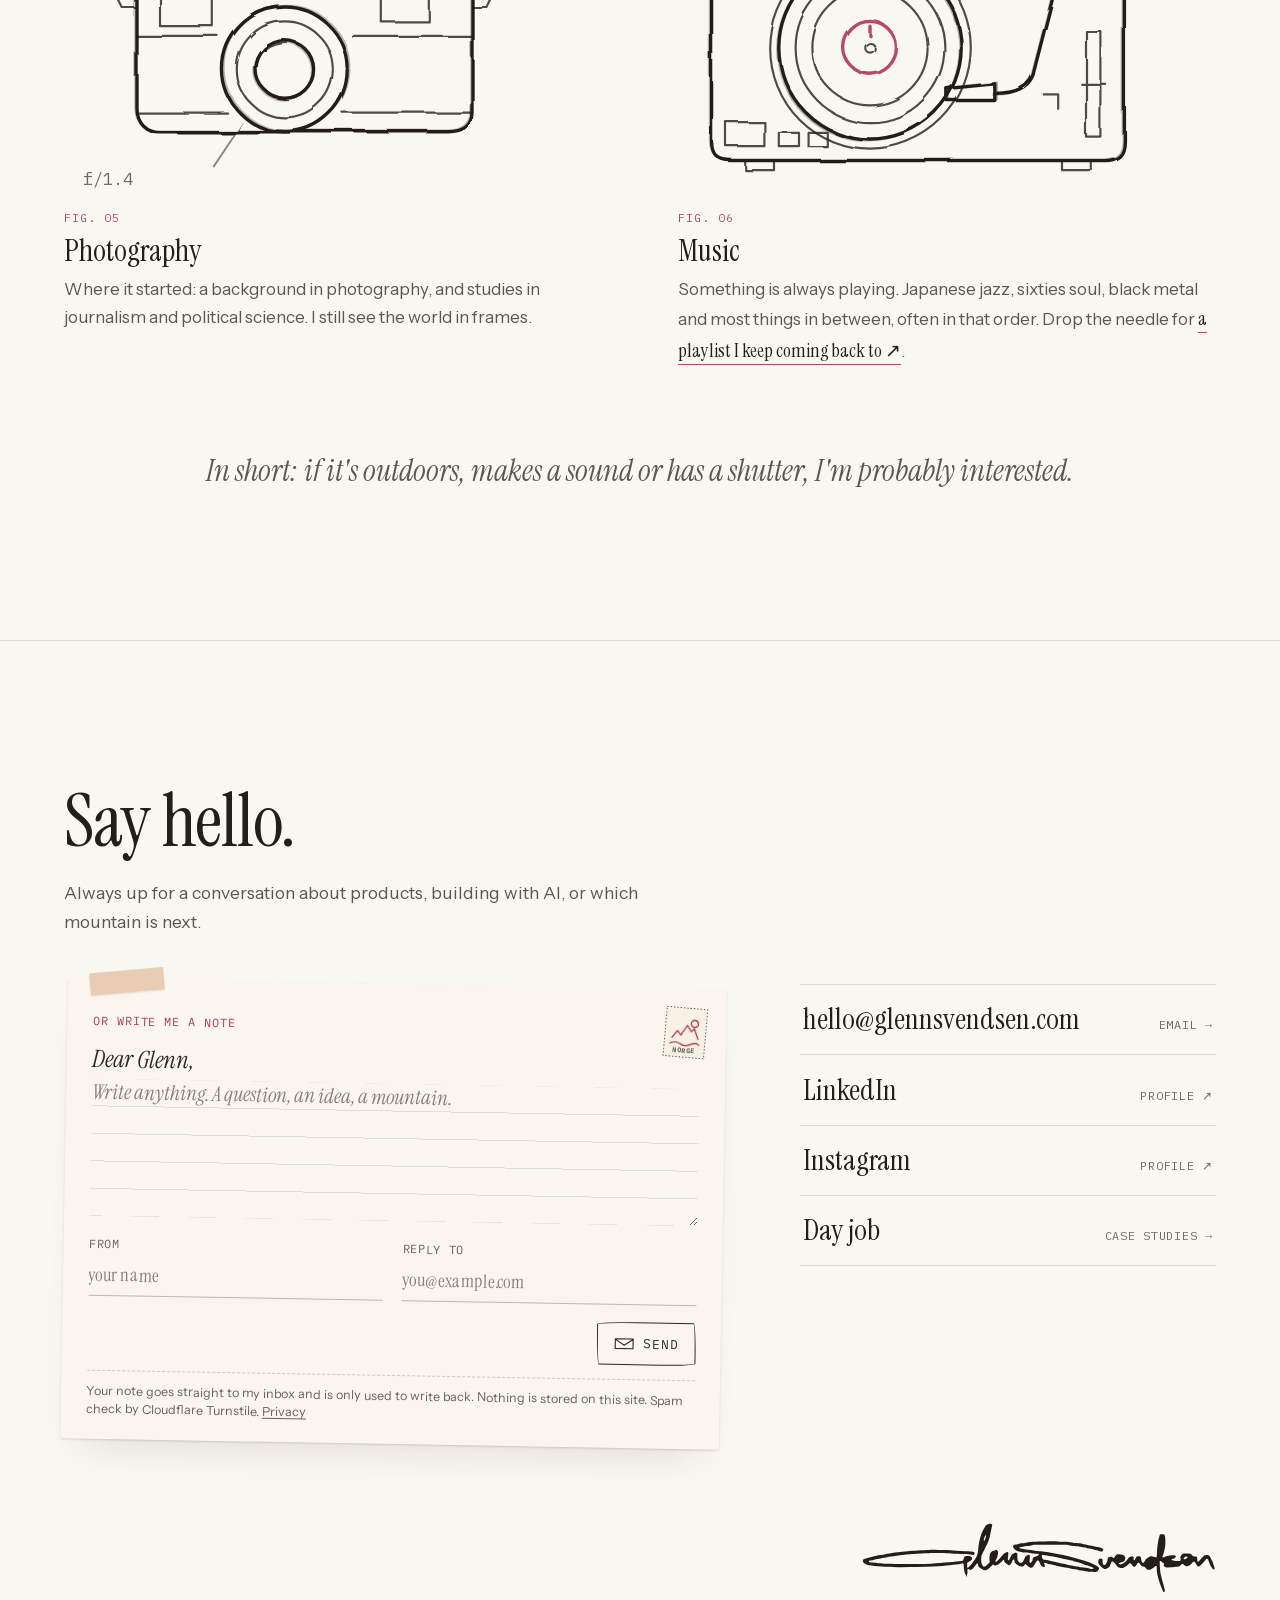
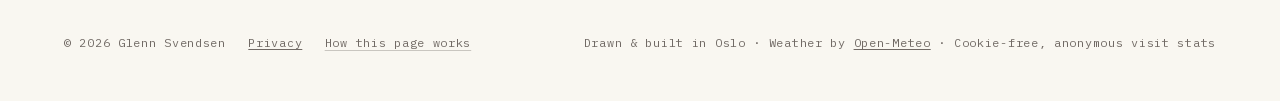
==== commit 671f94ce: "Menu: Notes after Work Co-Authored-By: Claude Sonnet 5.5 <noreply@anthropic.com>" ====
--- a/index.html
+++ b/index.html
@@ -104,8 +104,8 @@
     <nav class="top-links" aria-label="Main">
       <a href="#projects" data-i18n="nav.projects">Projects</a>
       <a href="#sketches" data-i18n="nav.sketches">Life</a>
+      <a href="work/" data-i18n="nav.work" data-umami-event="nav-work">Work</a>
       <a href="notes/" data-i18n="nav.notes">Notes</a>
-      <a href="work/" data-i18n="nav.work" data-umami-event="nav-work">Work</a>
       <a href="#hello" data-i18n="nav.hello">Say hello</a>
       <div class="lang-switch" role="group" aria-label="Language" data-i18n-attr="aria-label:lang" hidden>
         <button type="button" data-lang="en" lang="en" aria-pressed="true" aria-label="English"><span>EN<svg class="lang-ring" viewBox="0 0 44 28" preserveAspectRatio="none" aria-hidden="true"><path pathLength="1" d="M34 5.5 C25 1.5, 9 2.5, 4.5 11 C1 19, 11 26, 23 25.5 C35 25, 43 18.5, 40.5 10.5 C38.5 4.5, 29 2.5, 18 4"/></svg></span></button>
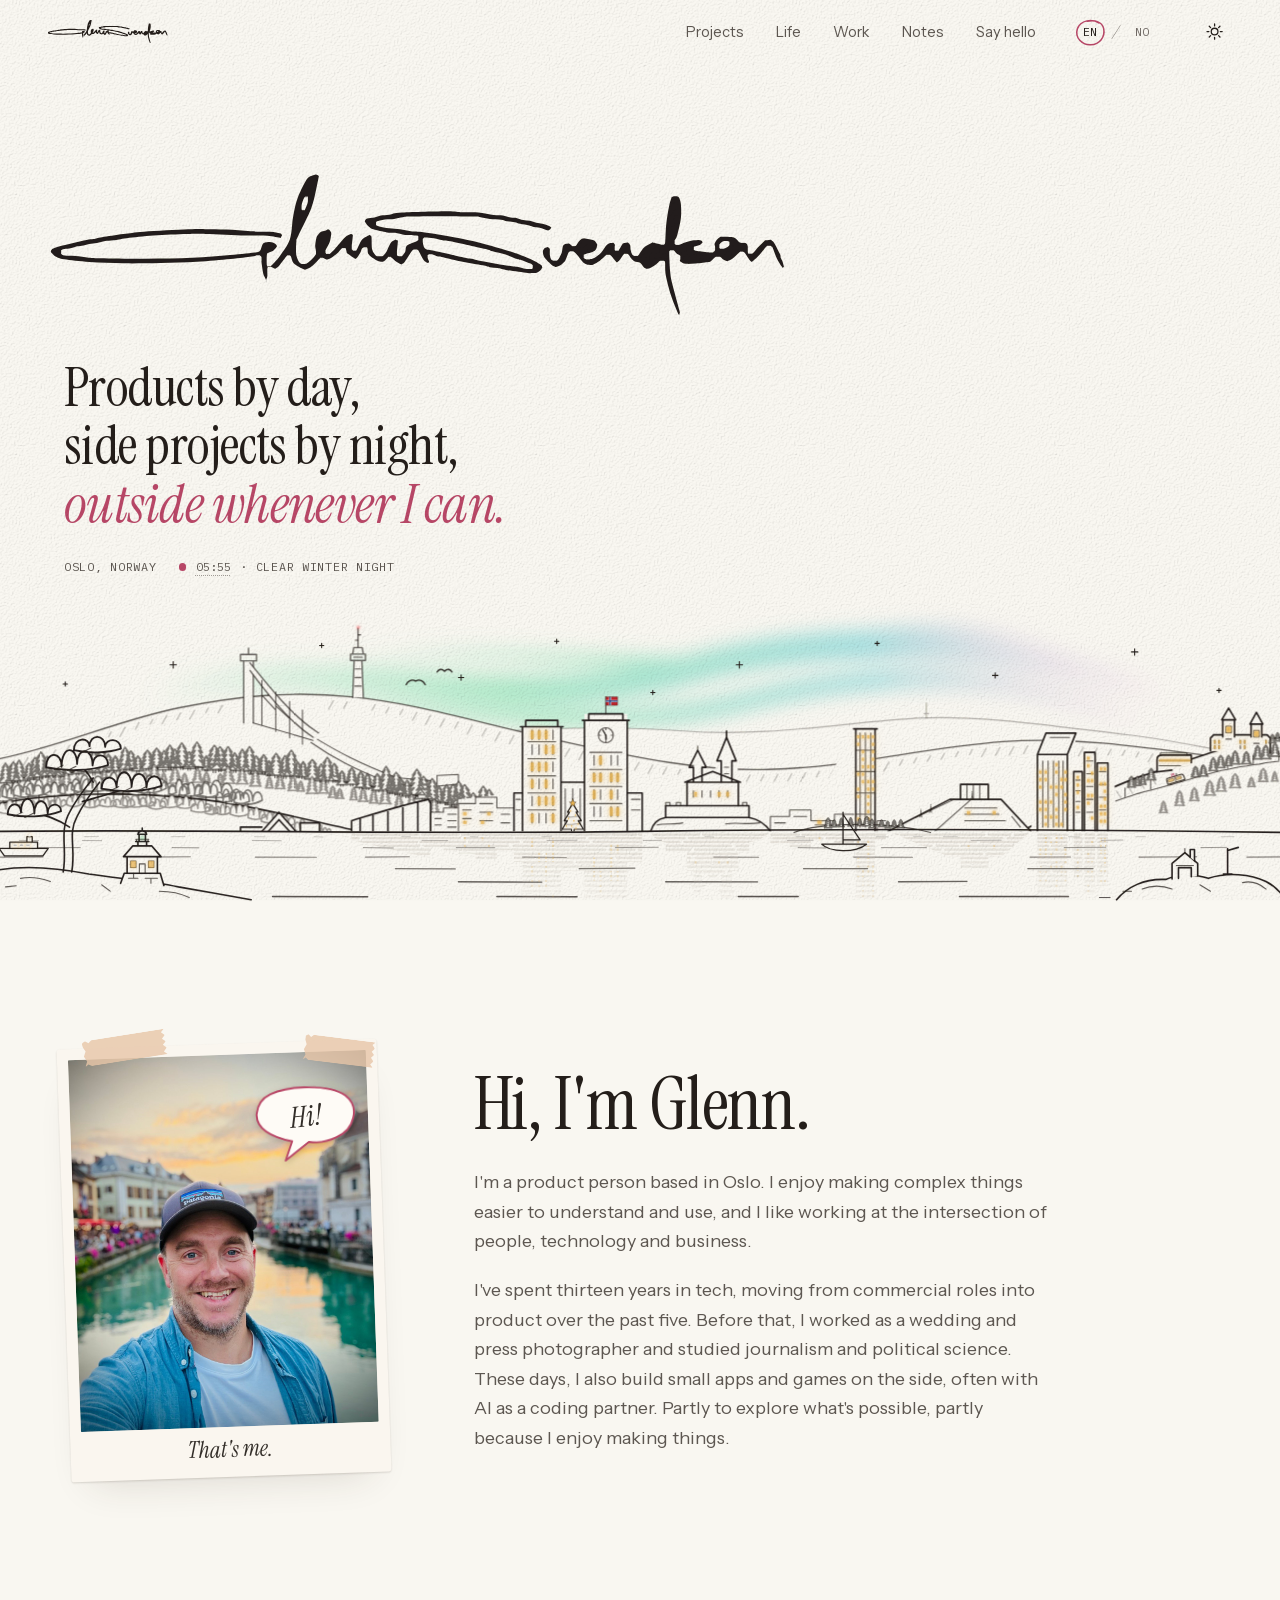
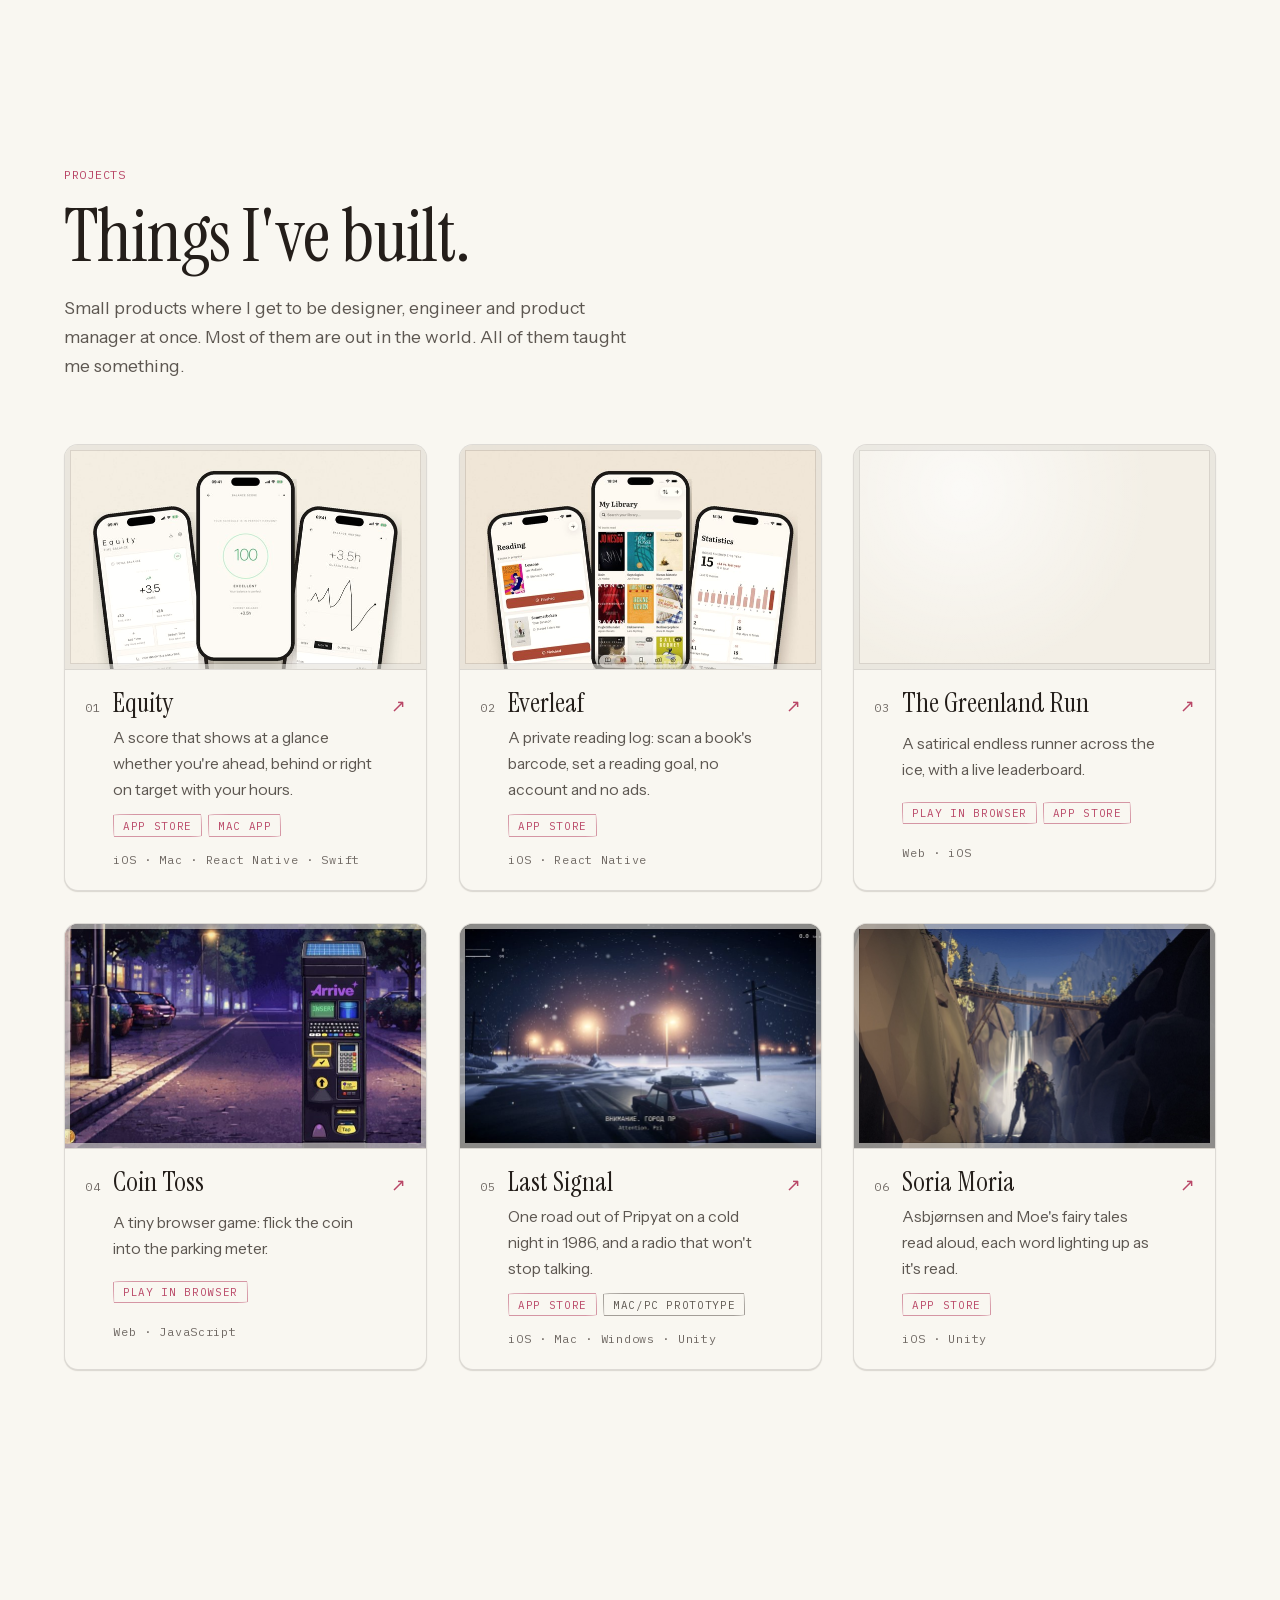
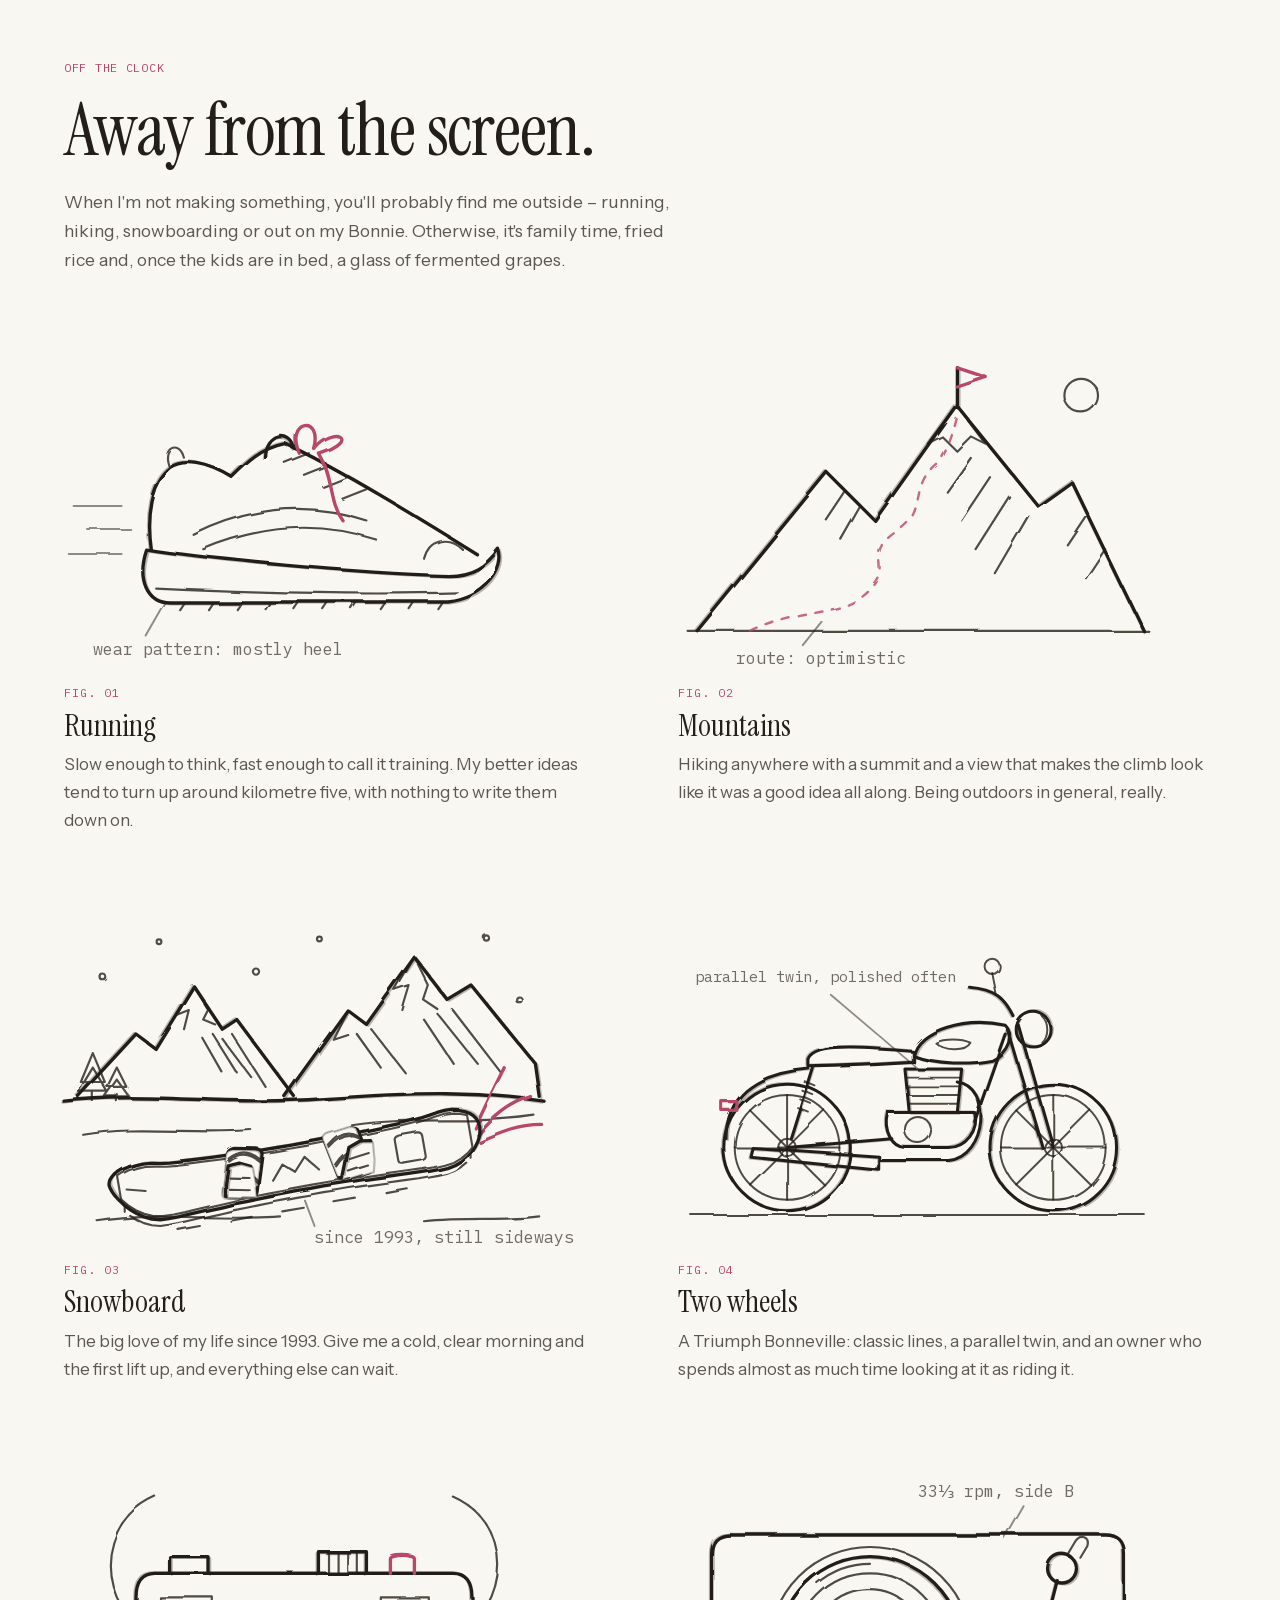
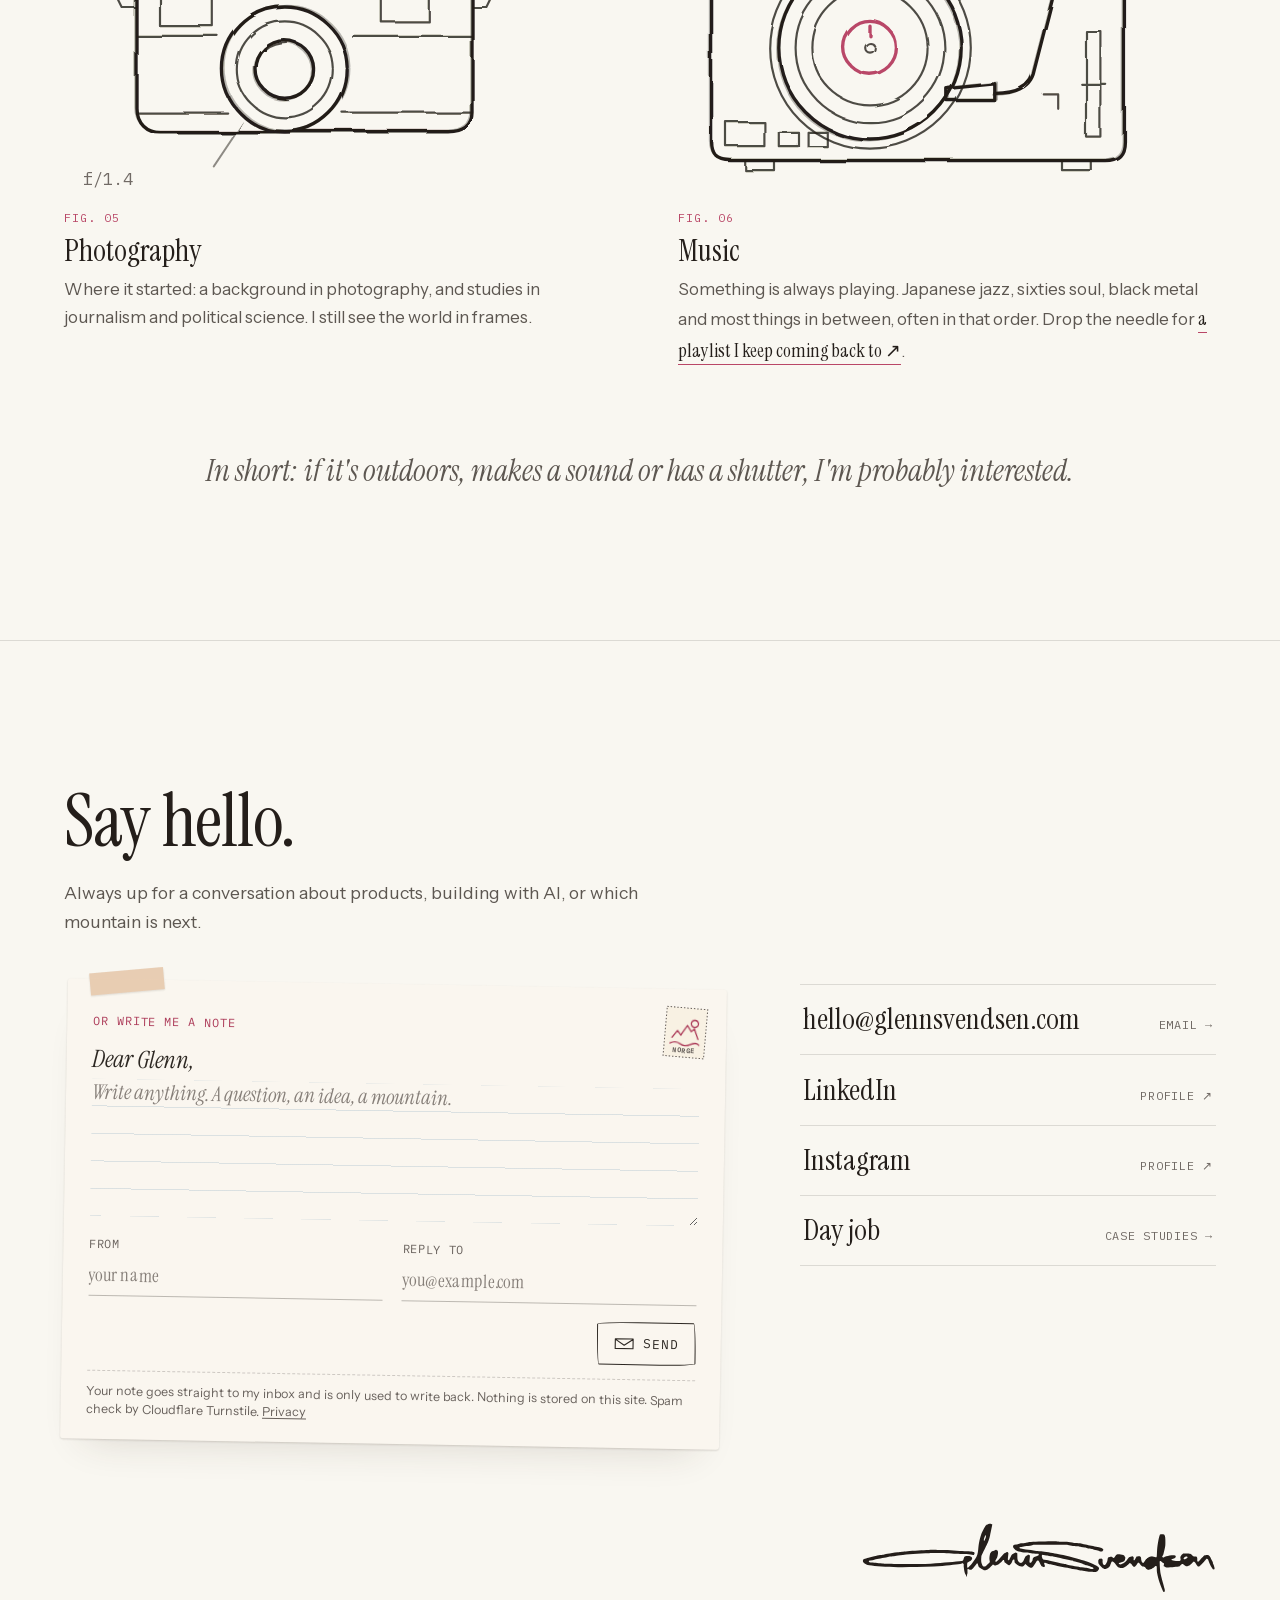
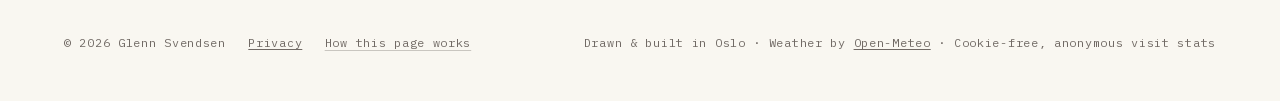
==== commit c6ea04e0: "Notes: version the script so browsers pick up changes Co-Authored-By: Claude Sonnet 5.5 <noreply@ant" ====
--- a/index.html
+++ b/index.html
@@ -939,6 +939,6 @@
   <script src="i18n.js" defer></script>
   <script src="astro.js" defer></script>
   <script src="main.js" defer></script>
-  <script src="notes.js" defer></script>
+  <script src="notes.js?v=2" defer></script>
 </body>
 </html>
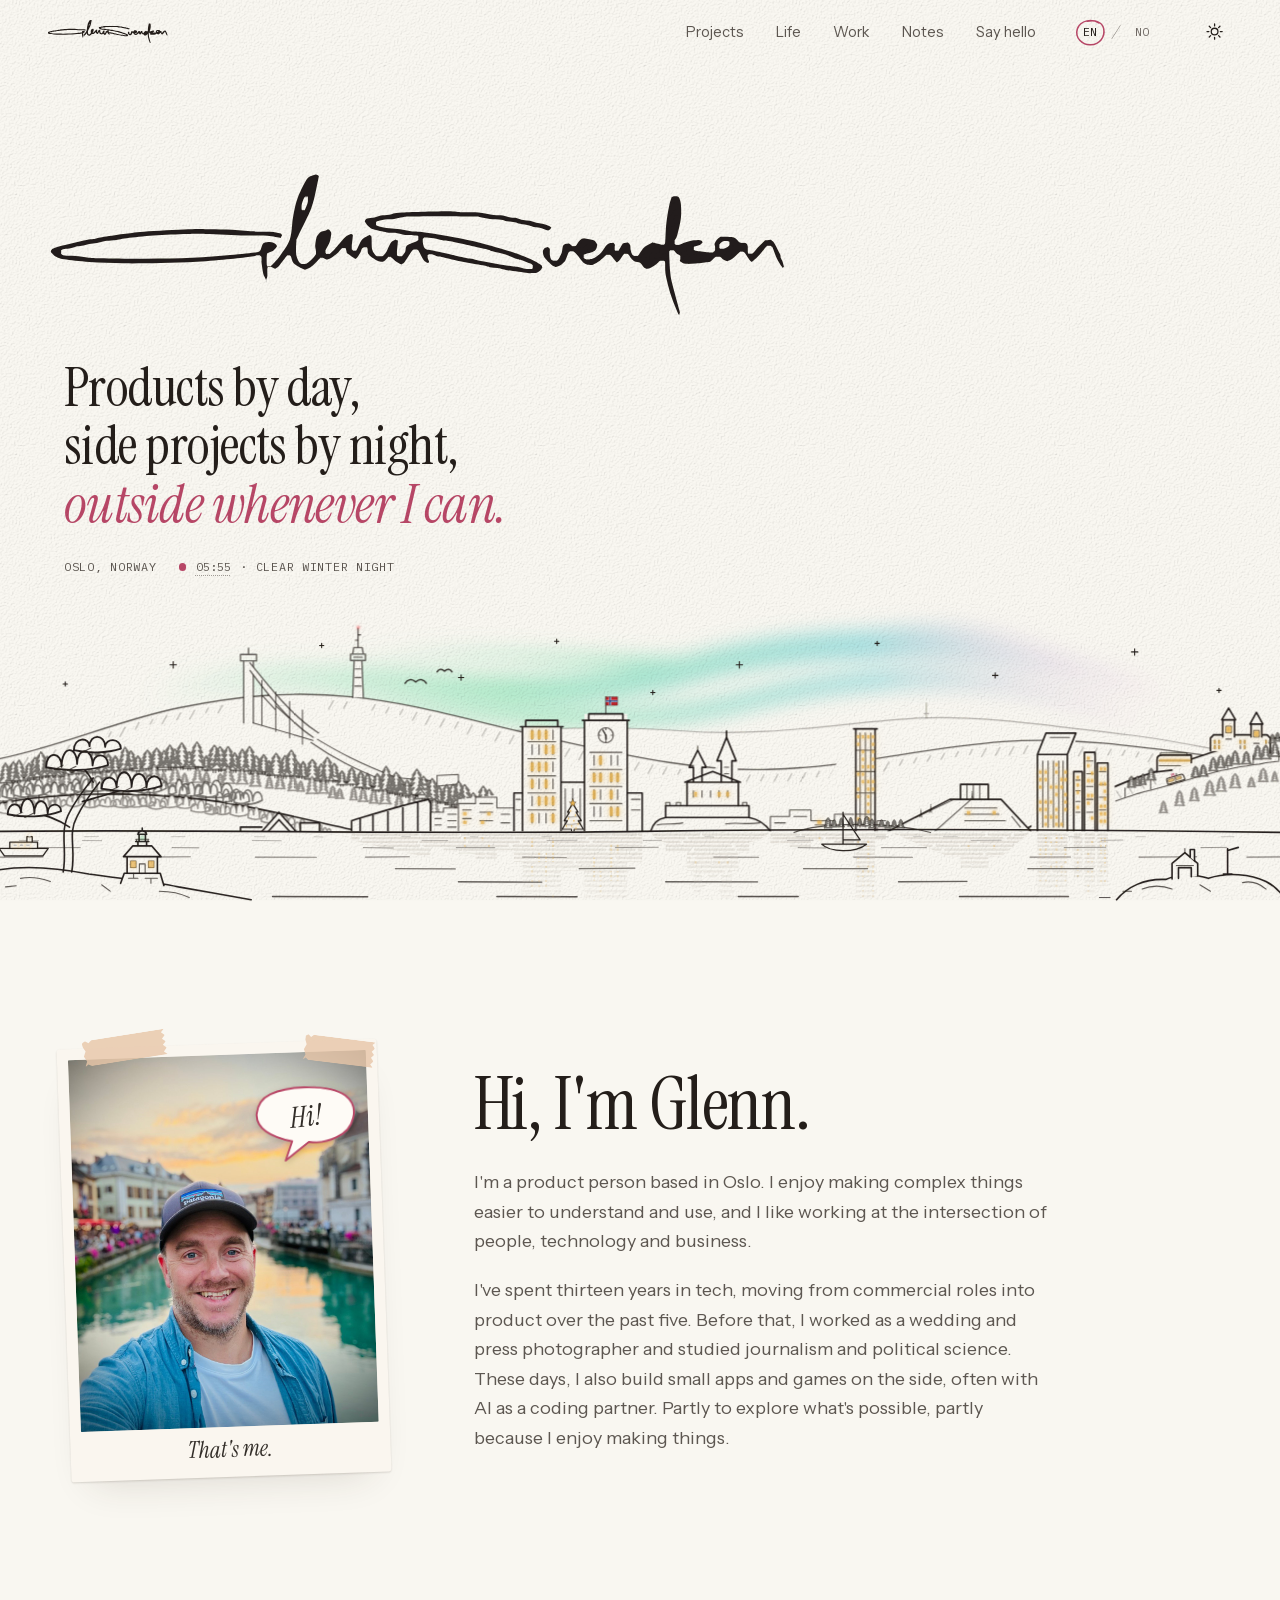
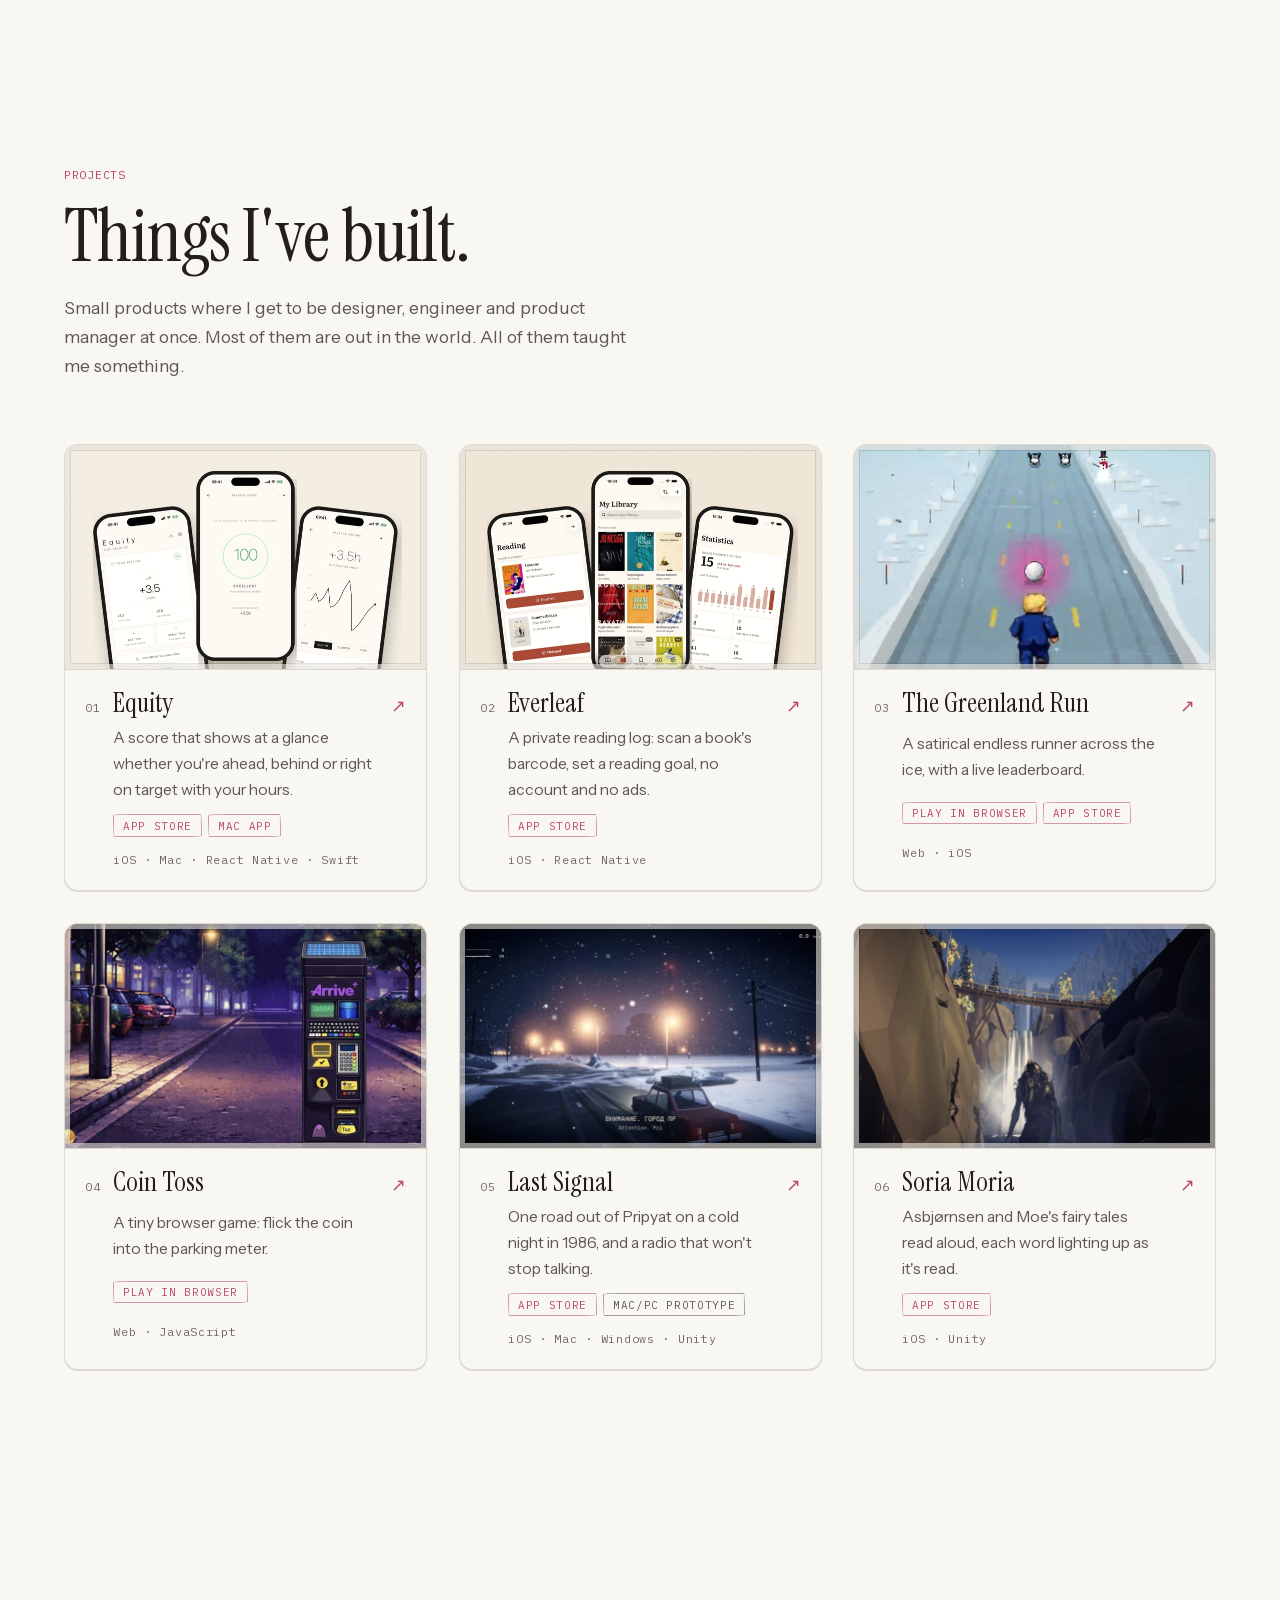
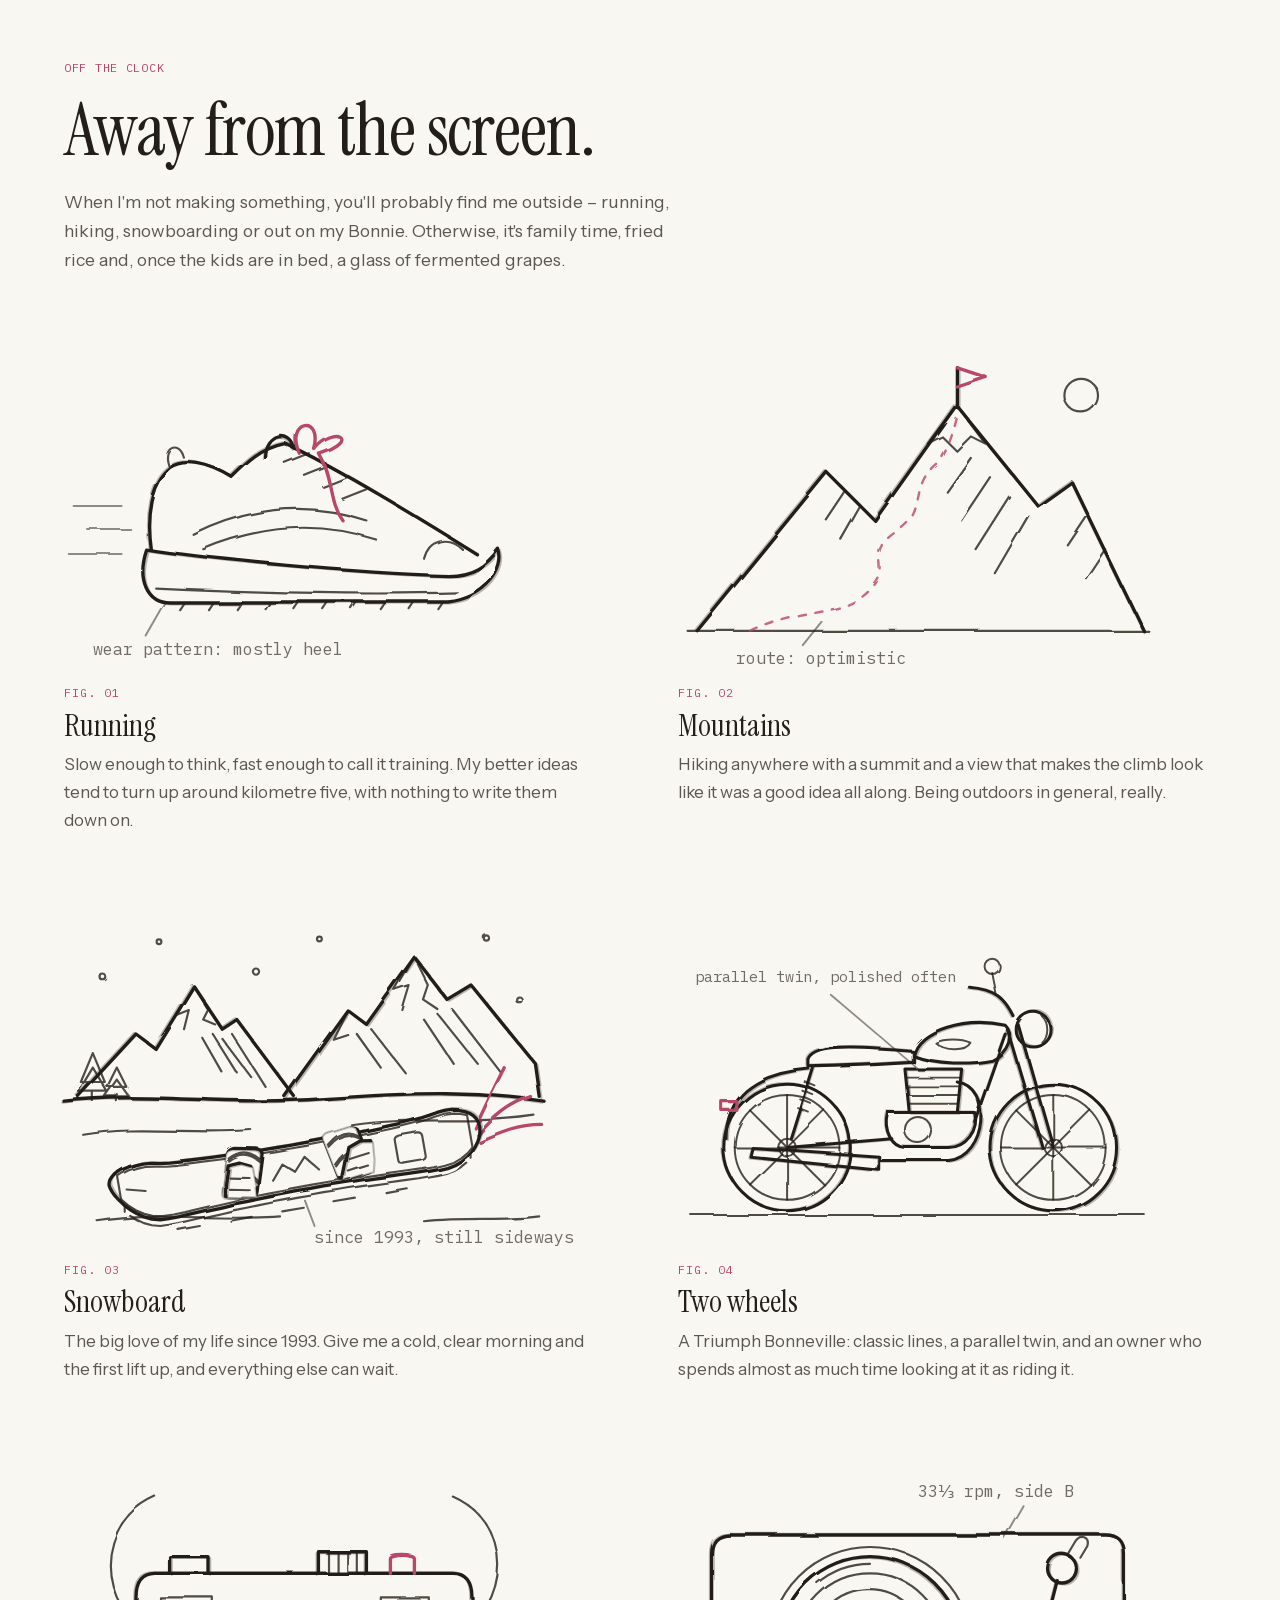
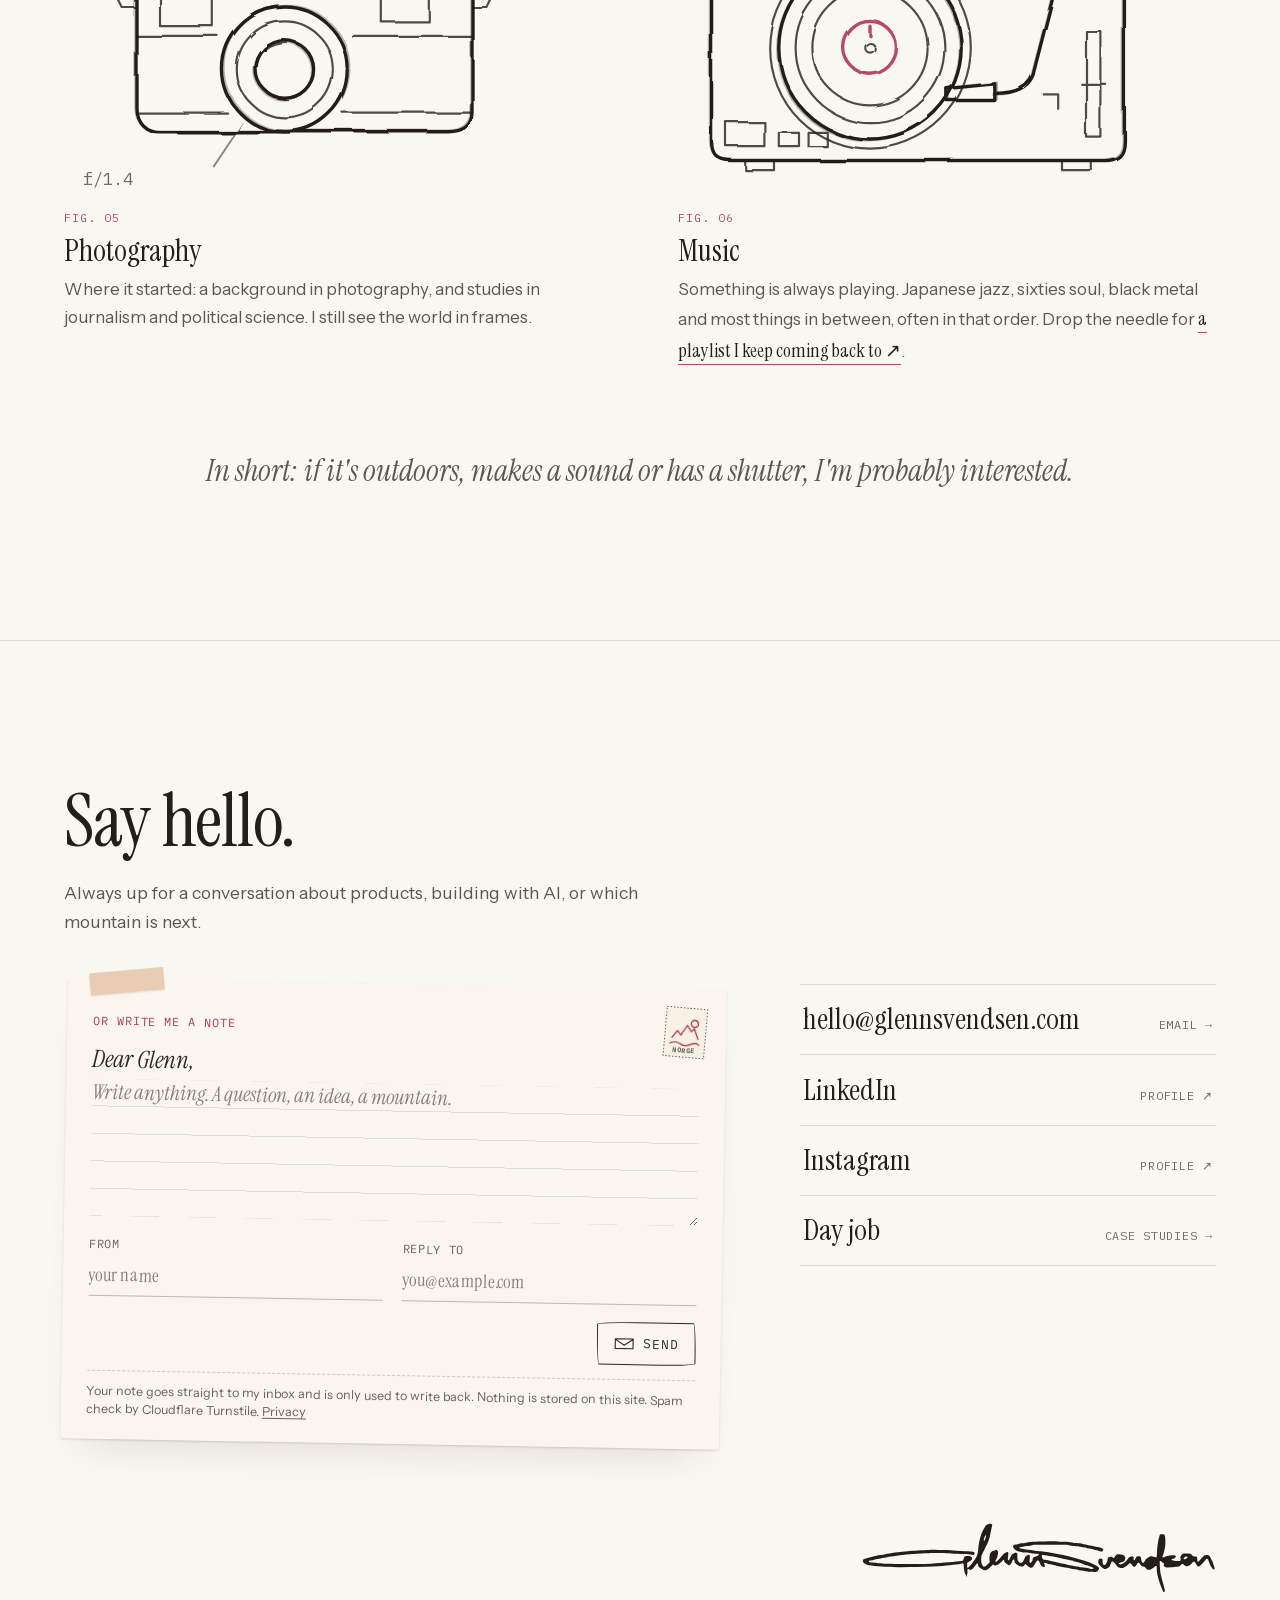
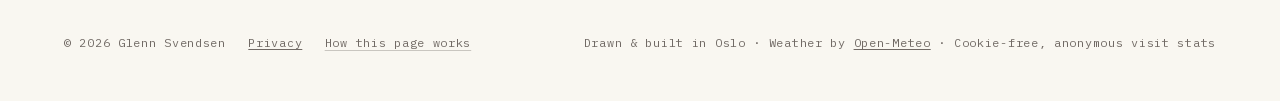
==== commit ae458ffa: "Lately: a taped slip with a drawn stroke; the heading links to the notes Co-Authored-By: Claude Sonn" ====
--- a/index.html
+++ b/index.html
@@ -134,9 +134,8 @@
         <span class="hero-clock" hidden><button type="button" class="clock-btn" aria-expanded="false" aria-controls="timewarp" data-i18n-attr="title:tw.open" title="Scrub through the day"><time class="clock-time"></time></button> <span class="clock-sky"></span></span>
       </p>
       <aside class="lately" aria-labelledby="lately-title" hidden>
-        <h2 class="lately-title" id="lately-title" data-i18n="lately.title">Lately</h2>
+        <h2 class="lately-title" id="lately-title"><a href="notes/" data-i18n="lately.title">Lately</a><svg class="lately-stroke" viewBox="0 0 120 8" preserveAspectRatio="none" aria-hidden="true"><path pathLength="1" d="M2 5.2C24 3 52 6.4 80 4.2S110 3.6 118 5"/></svg></h2>
         <ul class="lately-list"></ul>
-        <a class="lately-all mono" href="notes/" data-i18n="lately.all">All notes →</a>
       </aside>
       <div class="timewarp mono" id="timewarp" hidden>
         <label for="tw-range" data-i18n="tw.label">Scrub through the day</label>
--- a/style.css
+++ b/style.css
@@ -1240,42 +1240,60 @@
 /* ══ NOTES ════════════════════════════════════════════════════════════════════
    Posts from the notes Worker (notes.js): "Lately" in the hero, the notebook on /notes/ and the darkroom line. */
 
-/* Lately: a handwritten list at the top right of the hero, written in after the signature. */
-.lately { margin-top: 1.6rem; max-width: 19rem; }
-.lately-title { font-family: var(--ff-serif); font-style: italic; font-weight: 400; font-size: 1.5rem; line-height: 1; margin-bottom: 0.5rem; }
-.lately-list { list-style: none; padding: 0; margin: 0; display: grid; gap: 0.35rem; }
-.lately-list a { display: grid; grid-template-columns: 0.9rem 1fr auto; gap: 0.5rem; align-items: baseline; color: var(--ink); text-decoration: none; }
-.lately-bullet { width: 0.8rem; height: 0.8rem; align-self: center; fill: none; stroke: var(--ink); stroke-width: 1.4; stroke-linecap: round; filter: url(#sketch-rough); }
+/* Lately: a small taped slip of paper beside the signature, like the notes on /work/ and /notes/.
+   Written in after the signature: the heading's pen stroke, then line after line. */
+.lately { position: relative; margin-top: 1.6rem; width: 17.5rem; padding: 1.5rem 1.4rem 1.2rem;
+  background: oklch(0.975 0.01 85); color: oklch(0.28 0.012 60); border-radius: 3px; rotate: -2deg;
+  box-shadow: 0 1px 2px var(--shadow), 0 18px 30px -20px var(--shadow);
+  background-image: repeating-linear-gradient(transparent 0 1.85rem, oklch(0.62 0.07 240 / 0.16) 1.85rem calc(1.85rem + 1px));
+  background-position: 0 2.55rem; transition: rotate 0.6s var(--ease), translate 0.6s var(--ease); }
+.lately:hover { rotate: -0.6deg; translate: 0 -3px; }
+.lately::before { content: ''; position: absolute; top: -0.6rem; left: 50%; width: 4.4rem; height: 1.3rem; translate: -50% 0; rotate: 4deg;
+  background: color-mix(in oklch, var(--accent) 26%, oklch(0.96 0.02 85) 74%); opacity: 0.8; box-shadow: 0 1px 2px var(--shadow); }
+.lately-title { position: relative; display: inline-block; font-family: var(--ff-serif); font-style: italic; font-weight: 400; font-size: 1.55rem; line-height: 1; margin-bottom: 0.65rem; }
+.lately-title a { color: inherit; text-decoration: none; }
+.lately-title a:hover { color: var(--accent); }
+.lately-stroke { position: absolute; left: -0.1rem; bottom: -0.35rem; width: calc(100% + 0.6rem); height: 0.5rem; overflow: visible;
+  fill: none; stroke: var(--accent); stroke-width: 1.6; stroke-linecap: round; filter: url(#sketch-rough); }
+.lately-list { list-style: none; padding: 0; margin: 0; display: grid; gap: 0.15rem; }
+.lately-list a { display: grid; grid-template-columns: 0.9rem 1fr auto; gap: 0.55rem; align-items: baseline; color: inherit; text-decoration: none; line-height: 1.85rem; }
+.lately-bullet { width: 0.75rem; height: 0.75rem; align-self: center; fill: none; stroke: currentColor; stroke-width: 1.4; stroke-linecap: round; filter: url(#sketch-rough); }
 .lately .is-new .lately-bullet { stroke: var(--accent); fill: var(--accent); fill-opacity: 0.25; }
-.lately-text { position: relative; font-family: var(--ff-serif); font-size: 1.15rem; line-height: 1.3; }
-.lately-list time { color: var(--muted); font-size: 0.72rem; white-space: nowrap; }
-.lately-under { position: absolute; left: 0; bottom: -0.2rem; width: 100%; height: 0.4rem; fill: none; stroke: var(--accent); stroke-width: 1.5; stroke-linecap: round; overflow: visible; }
+.lately-text { position: relative; font-family: var(--ff-serif); font-style: italic; font-size: 1.2rem; line-height: 1.3; }
+.lately-list time { color: oklch(0.5 0.012 60); font-size: 0.72rem; white-space: nowrap; }
+.lately-under { position: absolute; left: 0; bottom: -0.15rem; width: 100%; height: 0.4rem; fill: none; stroke: var(--accent); stroke-width: 1.5; stroke-linecap: round; overflow: visible; }
 .lately-under path { stroke-dasharray: 1 2; stroke-dashoffset: 1.01; transition: stroke-dashoffset 0.45s var(--ease); }
 .lately-list a:is(:hover, :focus-visible) .lately-under path { stroke-dashoffset: 0; }
-.lately-all { display: inline-block; margin-top: 0.7rem; color: var(--muted); text-decoration: none; text-transform: uppercase; }
-.lately-all:hover { color: var(--accent); }
-/* Written in, line after line: the bullet draws, then the words appear left to right. */
-.lately-bullet path { stroke-dasharray: 1 2; stroke-dashoffset: 0; }
-.lately:not(.no-anim) .lately-title, .lately:not(.no-anim) .lately-all { transition: opacity 0.6s var(--ease); }
-.lately:not(.is-in) .lately-title, .lately:not(.is-in) .lately-all { opacity: 0; }
-.lately:not(.is-in) .lately-bullet path { stroke-dashoffset: 1.01; }
+/* Written in: the slip fades in, the heading's stroke draws, then each line (bullet, then words left to right). */
+.lately-bullet path, .lately-stroke path { stroke-dasharray: 1 2; stroke-dashoffset: 0; }
+.lately:not(.no-anim) { transition: opacity 0.6s var(--ease), rotate 0.6s var(--ease), translate 0.6s var(--ease); }
+.lately:not(.is-in) { opacity: 0; translate: 0 6px; }
+.lately:not(.is-in) :is(.lately-bullet, .lately-stroke) path { stroke-dashoffset: 1.01; }
 .lately:not(.is-in) .lately-text, .lately:not(.is-in) .lately-list time { clip-path: inset(0 100% 0 0); }
-.lately:not(.no-anim) .lately-bullet path { transition: stroke-dashoffset 0.35s calc(0.25s + var(--i, 0) * 0.55s) var(--ease); }
-.lately:not(.no-anim) :is(.lately-text, .lately-list time) { transition: clip-path 0.7s calc(0.45s + var(--i, 0) * 0.55s) cubic-bezier(0.45, 0.05, 0.4, 1); }
-.lately:not(.no-anim) .lately-all { transition-delay: 2s; }
+.lately:not(.no-anim) .lately-stroke path { transition: stroke-dashoffset 0.6s 0.35s var(--ease); }
+.lately:not(.no-anim) .lately-bullet path { transition: stroke-dashoffset 0.35s calc(0.8s + var(--i, 0) * 0.55s) var(--ease); }
+.lately:not(.no-anim) :is(.lately-text, .lately-list time) { transition: clip-path 0.7s calc(1s + var(--i, 0) * 0.55s) cubic-bezier(0.45, 0.05, 0.4, 1); }
+.is-dark .lately { background-color: oklch(0.9 0.01 85); }
 @media (min-width: 900px) {
   .lately { position: absolute; bottom: 0; right: 0; margin-top: 0; }
 }
-/* Phones: one line under the hero text, so it doesn't compete with the skyline. */
+/* Wide screens have room beside the signature: up to the top right, level with it. */
+@media (min-width: 1240px) {
+  .lately { bottom: auto; top: 0.6rem; }
+}
+/* Phones: no slip, one line under the hero text, so it doesn't compete with the skyline. */
 @media (max-width: 899px) {
-  .lately { display: flex; gap: 0.5rem; align-items: baseline; max-width: none; margin-top: 1rem; }
+  .lately { display: flex; gap: 0.5rem; align-items: baseline; width: auto; margin-top: 1rem; padding: 0; background: none; box-shadow: none; rotate: none; color: var(--ink); }
+  .is-dark .lately { background: none; }
+  .lately::before, .lately-stroke { display: none; }
   .lately[hidden] { display: none; }
   .lately-title { font-size: 1.1rem; margin: 0; white-space: nowrap; }
   .lately-title::after { content: ':'; }
-  .lately-list li:not(:first-child), .lately-list time, .lately-all { display: none; }
-  .lately-list a { grid-template-columns: 0.8rem 1fr; }
+  .lately-list li:not(:first-child), .lately-list time { display: none; }
+  .lately-list a { grid-template-columns: 0.8rem 1fr; line-height: 1.4; }
   .lately-text::after { content: ' →'; color: var(--accent); }
 }
+@media (prefers-reduced-motion: reduce) { .lately, .lately:hover { transition: none; translate: none; } }
 
 /* The notebook */
 .notebook { padding-top: clamp(2rem, 5vw, 3.5rem); }
@@ -1315,11 +1333,11 @@
 
 /* The darkroom: prints hang on a line with drawn pegs. The line is a real horizontal scroller with snap points. */
 /* Full bleed: the line runs edge to edge, the first print starts in line with the text (the .wrap's left edge). */
-.darkroom { --bleed: max(var(--gutter), (100vw - var(--wrap)) / 2); position: relative; margin-top: 1.6rem; margin-inline: calc(50% - 50vw); }
+.darkroom { --dr-edge: max(var(--gutter), (100vw - var(--wrap)) / 2); position: relative; margin-top: 1.6rem; margin-inline: calc(50% - 50vw); }
 .entry--note .darkroom { margin-inline: -1.7rem; }
 .dr-track { --swing: 0deg; display: flex; gap: clamp(1.2rem, 4vw, 2.4rem); overflow-x: auto; scroll-snap-type: x mandatory; scrollbar-width: none;
-  list-style: none; margin: 0; padding: 1.2rem var(--bleed) 1.6rem; scroll-padding-inline: var(--bleed); overscroll-behavior-x: contain; }
-.dr-track { mask-image: linear-gradient(to right, transparent, #000 var(--bleed), #000 calc(100% - 5rem), transparent); }
+  list-style: none; margin: 0; padding: 1.2rem var(--dr-edge) 1.6rem; scroll-padding-inline: var(--dr-edge); overscroll-behavior-x: contain; }
+.dr-track { mask-image: linear-gradient(to right, transparent, #000 var(--dr-edge), #000 calc(100% - 5rem), transparent); }
 .dr-track::-webkit-scrollbar { display: none; }
 .dr-track:focus-visible { outline: 1px dashed var(--accent); outline-offset: -4px; }
 .dr-print { position: relative; flex: 0 0 min(72vw, 19rem); scroll-snap-align: start; transform-origin: 50% 0; rotate: calc(var(--swing) * var(--k, 1)); }
